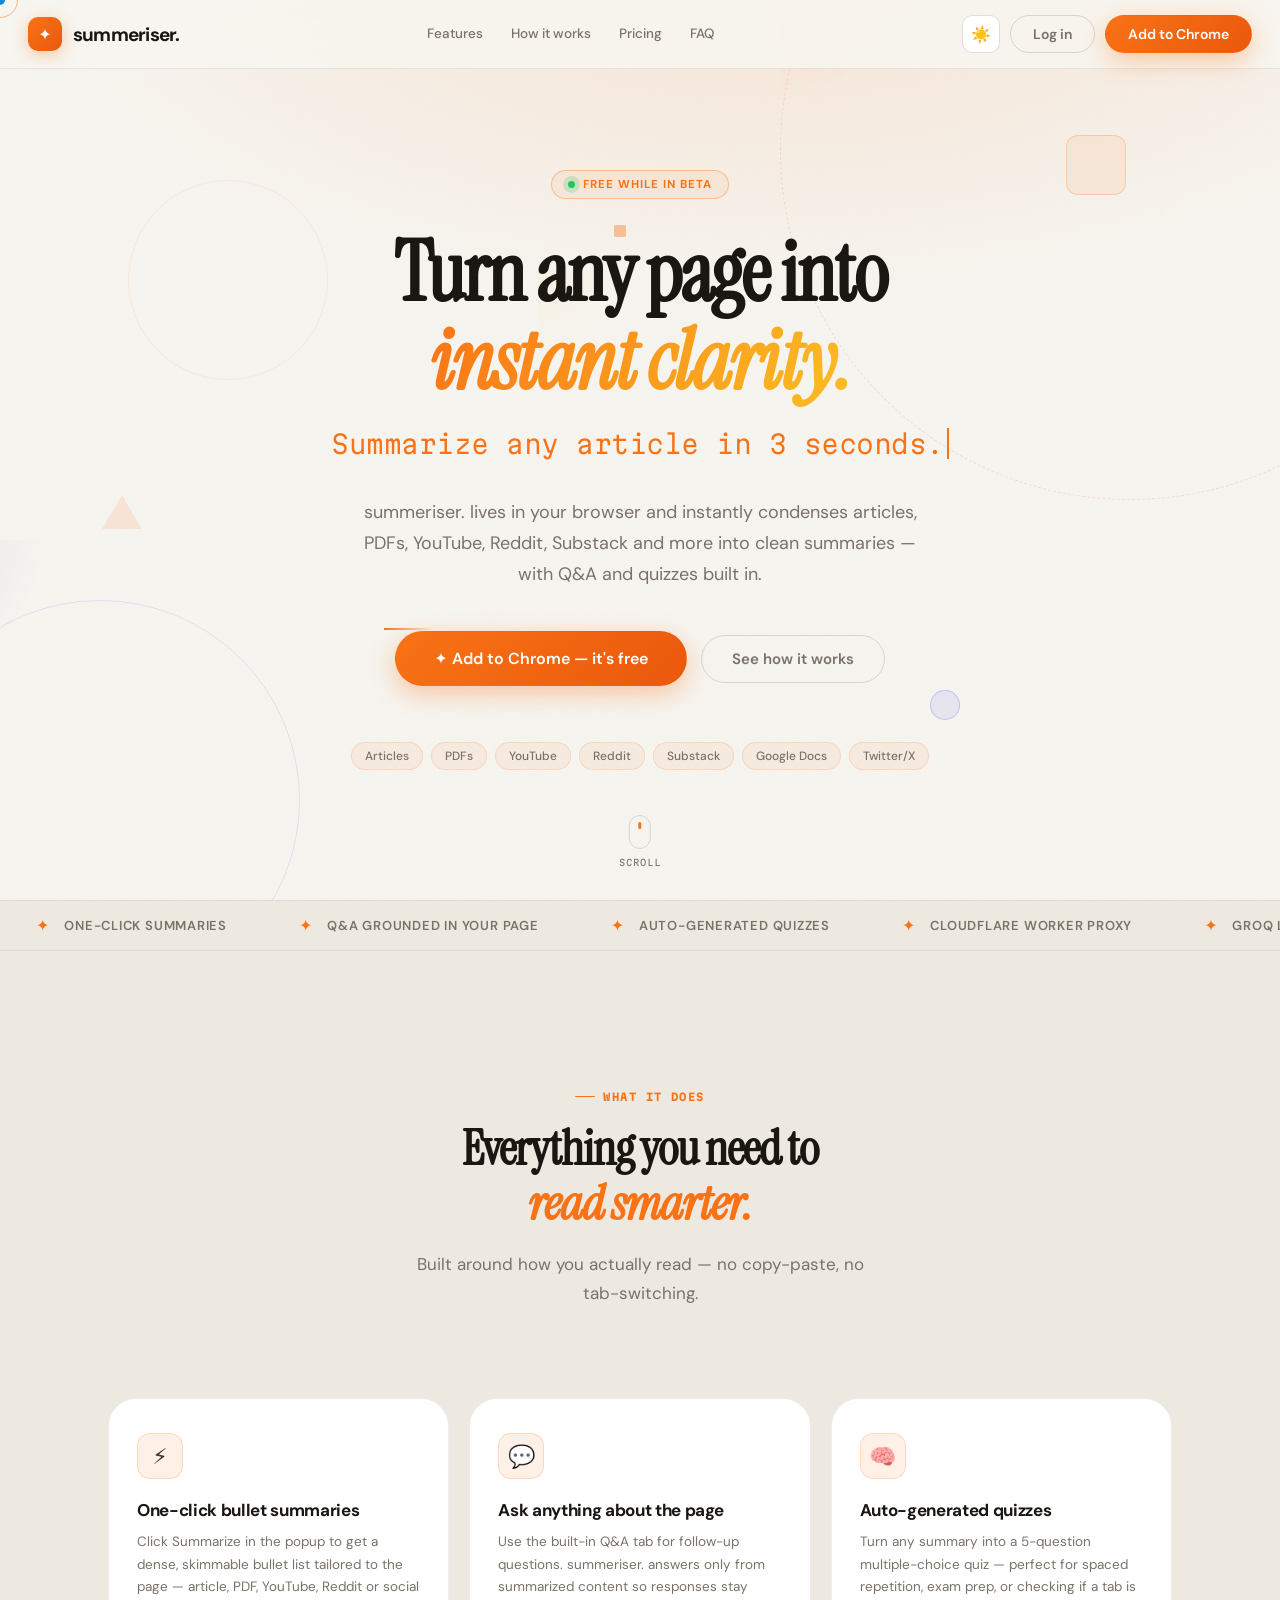
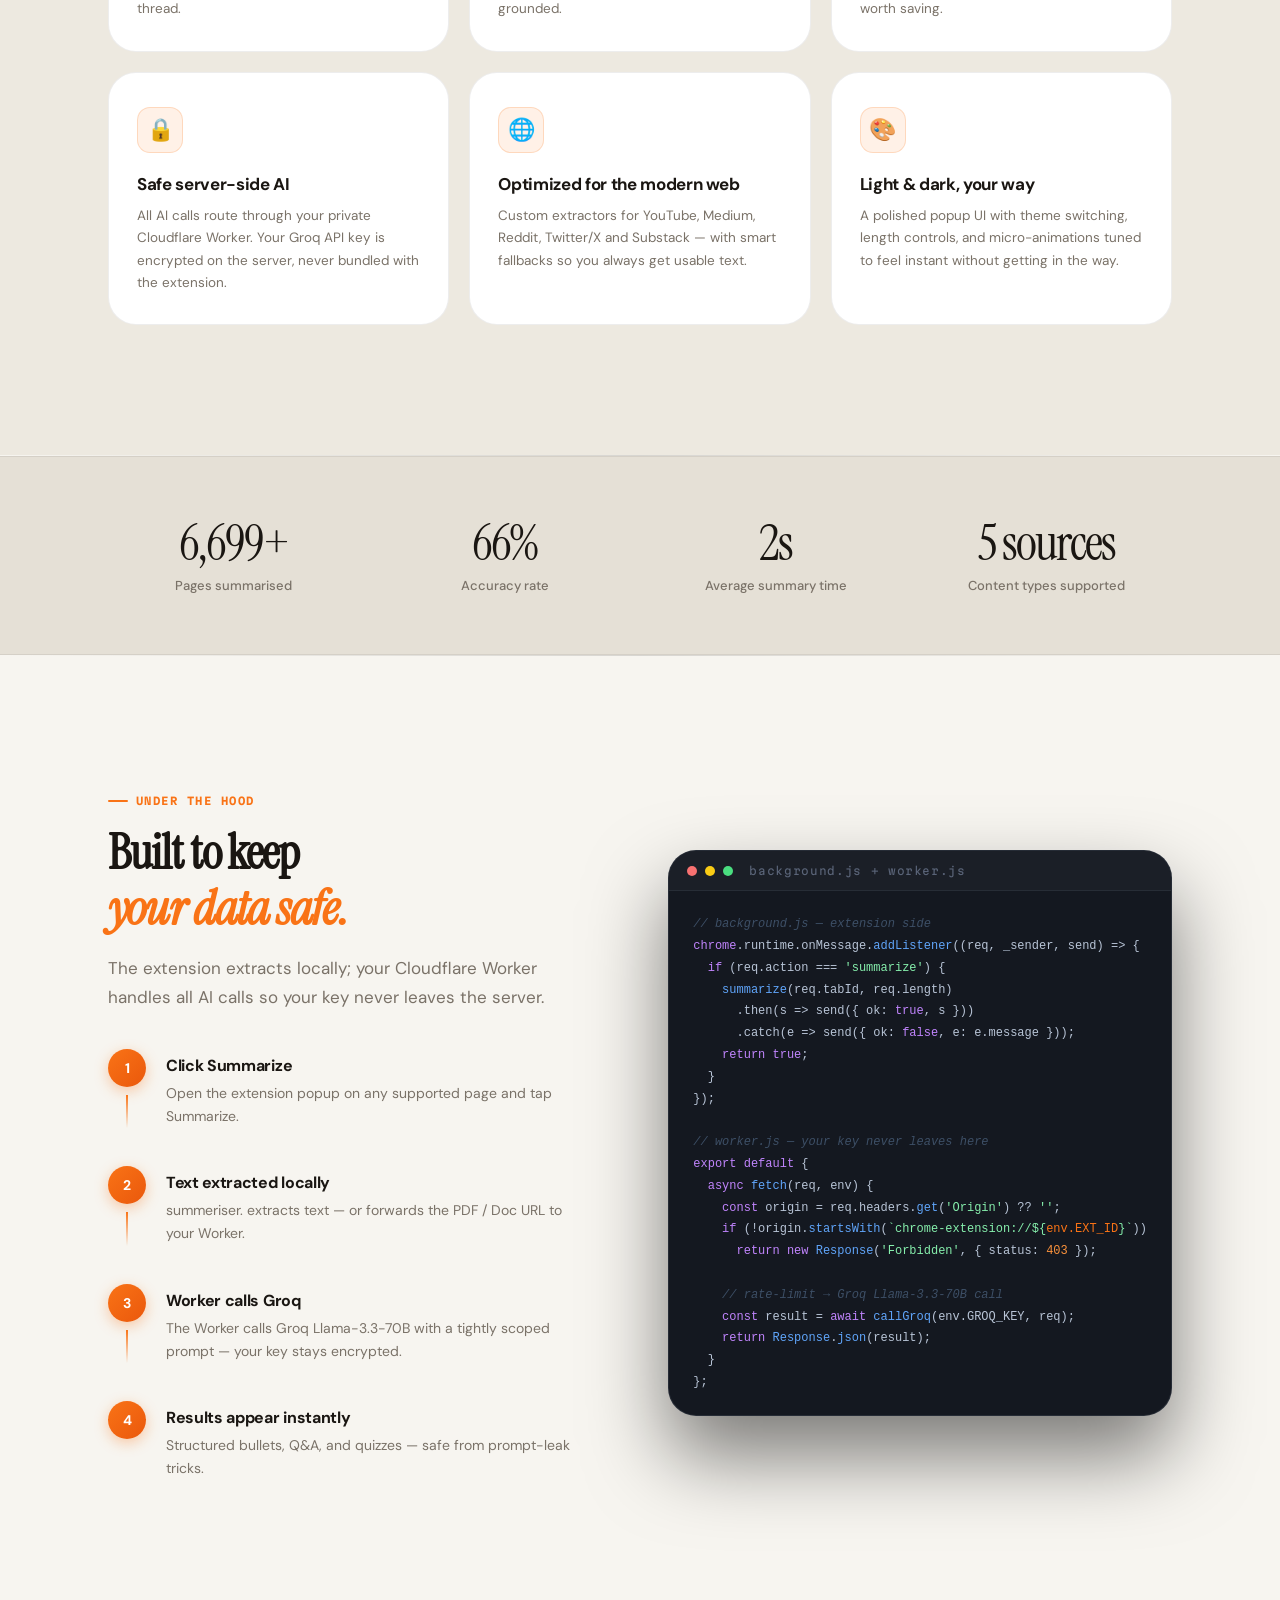
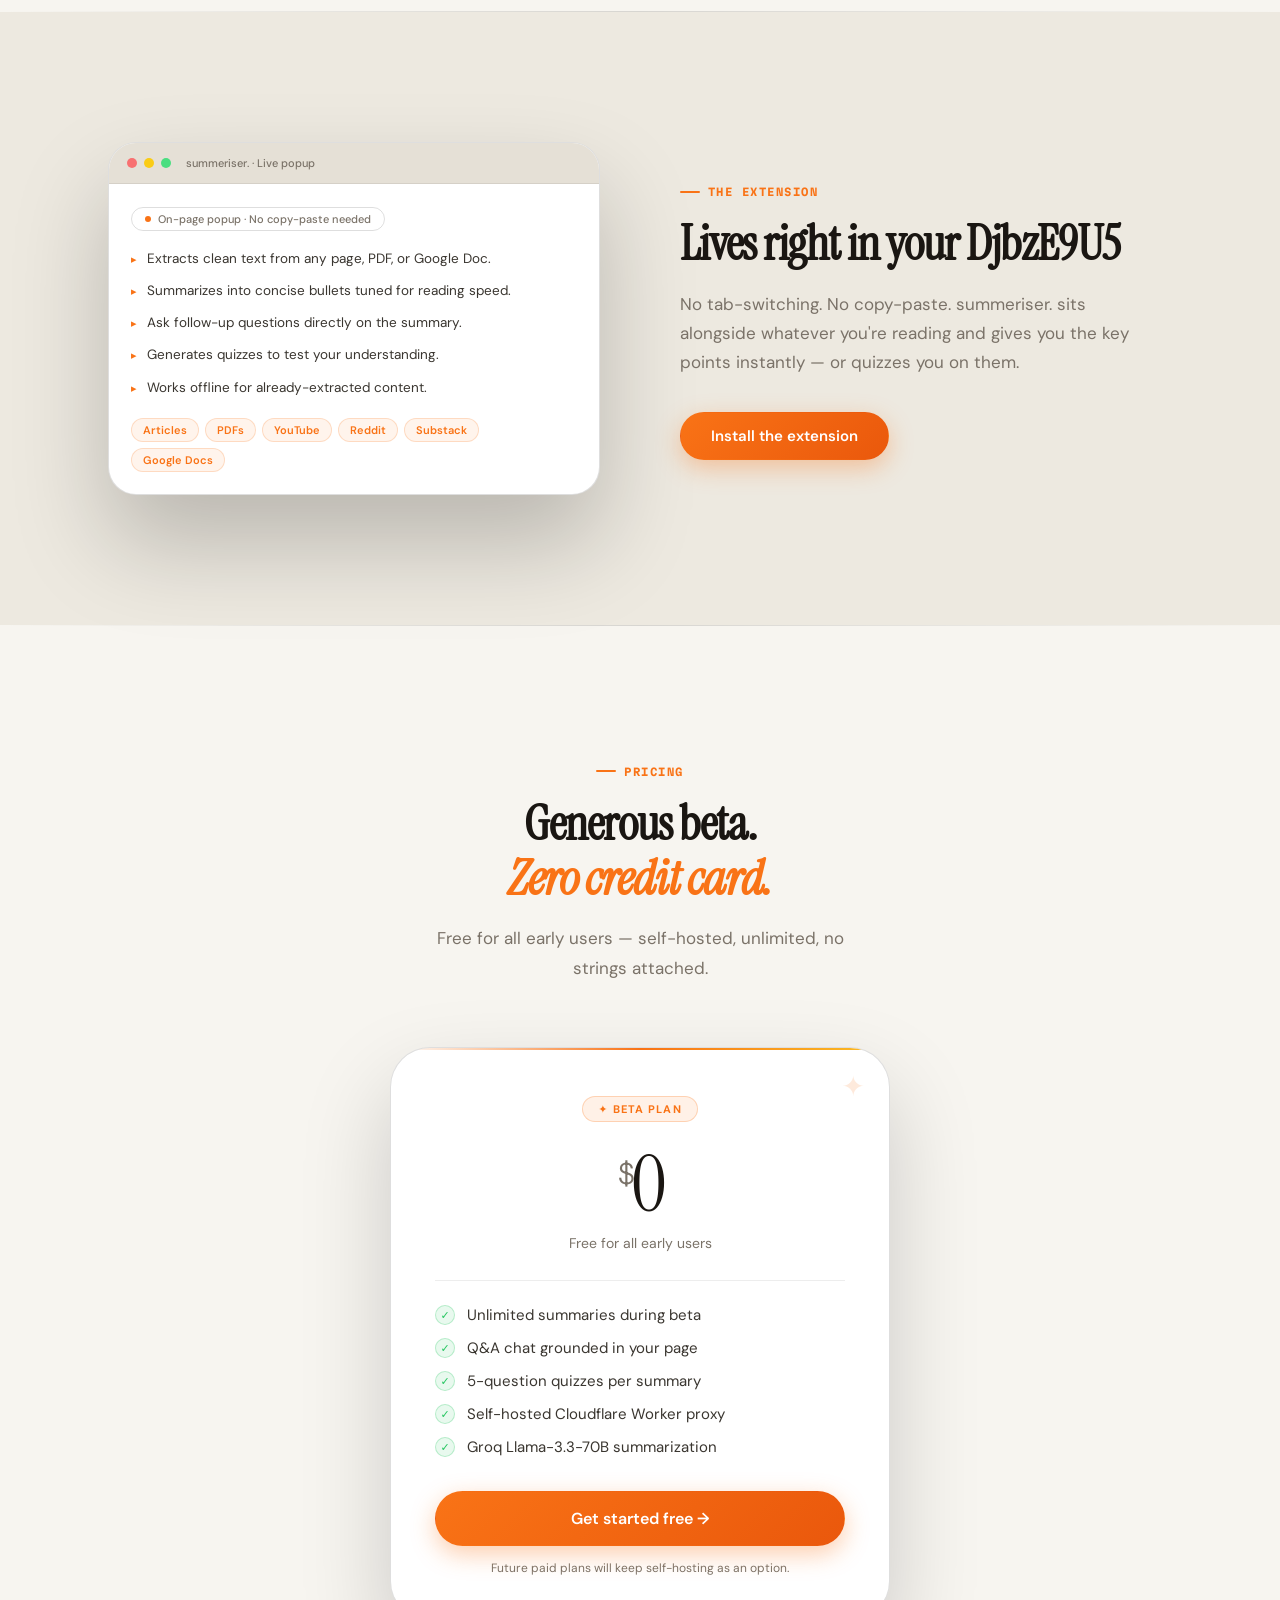
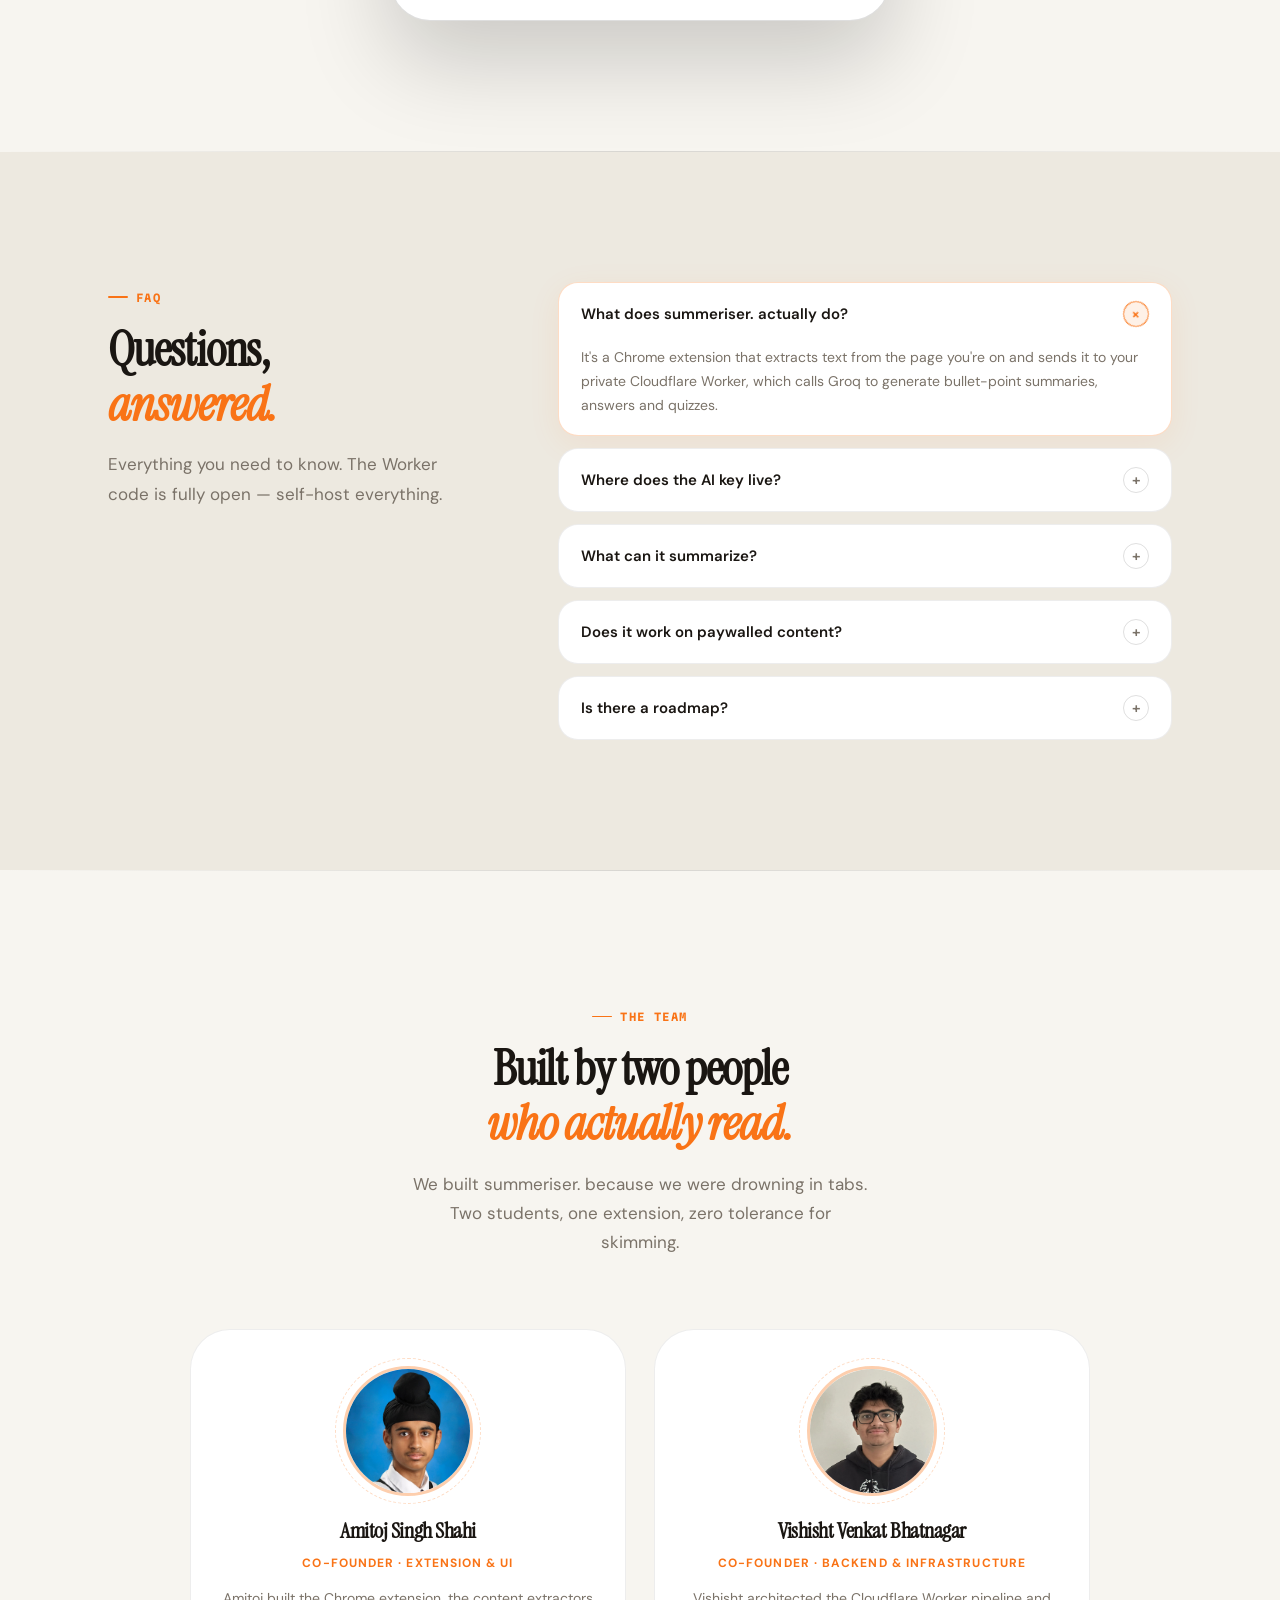
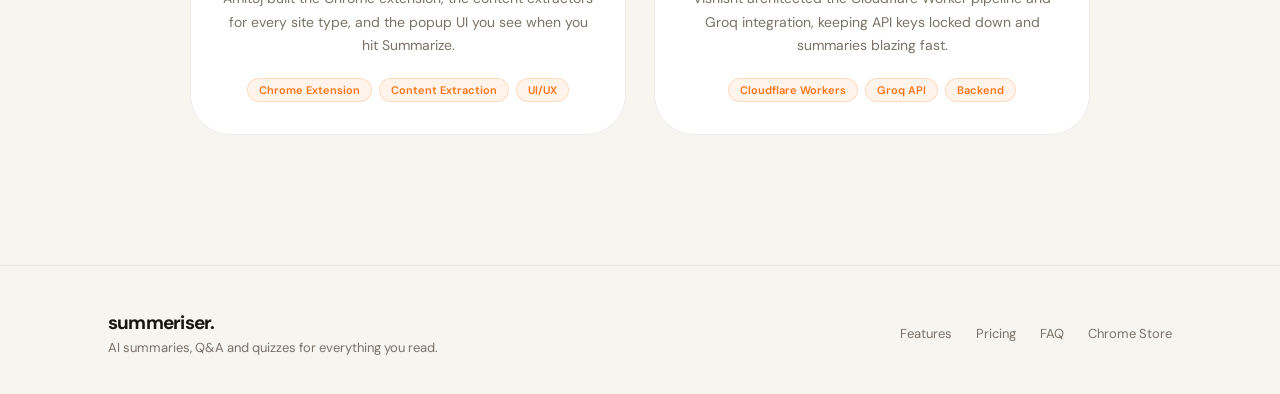
==== index.html @ 254588fd "Add files via upload" ====
<!DOCTYPE html>
<html lang="en" data-theme="dark">
<head>
<meta charset="UTF-8"/>
<meta name="viewport" content="width=device-width,initial-scale=1.0"/>
<title>summeriser. — AI summaries for anything you read</title>
<link rel="preconnect" href="https://fonts.googleapis.com"/>
<link rel="preconnect" href="https://fonts.gstatic.com" crossorigin/>
<link href="https://fonts.googleapis.com/css2?family=DM+Sans:ital,opsz,wght@0,9..40,300;0,9..40,400;0,9..40,500;0,9..40,700;1,9..40,300&family=Instrument+Serif:ital@0;1&family=Martian+Mono:wght@300;400;700&display=swap" rel="stylesheet"/>
<style>


/* ───────────────────────── RESET */
*,*::before,*::after{box-sizing:border-box;margin:0;padding:0}

/* ───────────────────────── TOKENS */
:root{
  --acc:#f97316;--acc2:#ea580c;--acc3:#fbbf24;
  --glow:rgba(249,115,22,.35);
  --r-lg:20px;--r-xl:28px;--r-2xl:40px;
  --ease:cubic-bezier(.16,1,.3,1);
}
[data-theme=dark]{
  --bg:#04070f;--bg2:#080d1a;--bg3:#0c1220;
  --card:#0d1526;--border:rgba(148,163,184,.12);
  --bhi:rgba(148,163,184,.24);
  --tx:#dde4f0;--mu:#7a889c;--hd:#f0f4fa;
  --hbg:rgba(4,7,15,.88);
  --herograd:radial-gradient(ellipse 110% 70% at 60% -5%,rgba(249,115,22,.2) 0%,transparent 55%),
             radial-gradient(ellipse 70% 50% at 10% 80%,rgba(99,102,241,.12) 0%,transparent 50%),#04070f;
}
[data-theme=light]{
  --bg:#f7f5f0;--bg2:#ede9e0;--bg3:#e5e0d6;
  --card:#ffffff;--border:rgba(0,0,0,.07);
  --bhi:rgba(0,0,0,.13);
  --tx:#3a3630;--mu:#7a7268;--hd:#1a1612;
  --hbg:rgba(247,245,240,.9);
  --herograd:radial-gradient(ellipse 110% 70% at 60% -5%,rgba(249,115,22,.13) 0%,transparent 55%),#f7f5f0;
}

/* ───────────────────────── BASE */
html{scroll-behavior:smooth}
body{
  font-family:"DM Sans",system-ui,sans-serif;
  background:var(--bg);color:var(--tx);
  min-height:100vh;overflow-x:hidden;
  transition:background .5s,color .5s;
  cursor:none;
}

/* ───────────────────────── CUSTOM CURSOR */
#cursor{
  position:fixed;width:10px;height:10px;
  background:var(--acc);border-radius:50%;
  pointer-events:none;z-index:9999;
  transform:translate(-50%,-50%);
  transition:transform .1s,width .25s var(--ease),height .25s var(--ease),opacity .25s;
  mix-blend-mode:exclusion;
}
#cursor-ring{
  position:fixed;width:36px;height:36px;
  border:1.5px solid rgba(249,115,22,.5);
  border-radius:50%;pointer-events:none;z-index:9998;
  transform:translate(-50%,-50%);
  transition:transform .18s var(--ease),width .3s var(--ease),height .3s var(--ease),opacity .3s,border-color .3s;
}
body:has(a:hover) #cursor-ring,
body:has(button:hover) #cursor-ring{width:52px;height:52px;border-color:var(--acc)}

/* ───────────────────────── NOISE OVERLAY */
#noise{
  position:fixed;inset:0;pointer-events:none;z-index:1;
  opacity:.025;
  background-image:url("data:image/svg+xml,%3Csvg viewBox='0 0 256 256' xmlns='http://www.w3.org/2000/svg'%3E%3Cfilter id='n'%3E%3CfeTurbulence type='fractalNoise' baseFrequency='0.9' numOctaves='4' stitchTiles='stitch'/%3E%3C/filter%3E%3Crect width='100%25' height='100%25' filter='url(%23n)'/%3E%3C/svg%3E");
  background-size:200px 200px;
  animation:noise-shift 8s steps(2) infinite;
}
@keyframes noise-shift{
  0%{background-position:0 0}25%{background-position:-30px 15px}
  50%{background-position:10px -20px}75%{background-position:-15px 25px}
}
[data-theme=light] #noise{opacity:.04}

/* ───────────────────────── CONTAINER */
.wrap{width:100%;max-width:1120px;margin:0 auto;padding:0 28px}

/* ───────────────────────── HEADER */
.hdr{
  position:fixed;top:0;left:0;right:0;z-index:200;
  backdrop-filter:blur(24px) saturate(160%);
  background:var(--hbg);
  border-bottom:1px solid var(--border);
  transition:background .5s,border-color .5s,box-shadow .3s;
}
.hdr.scrolled{box-shadow:0 6px 32px rgba(0,0,0,.22)}
.hdr-in{
  display:flex;align-items:center;justify-content:space-between;
  padding:15px 28px;gap:20px;
}
.brand{display:flex;align-items:center;gap:11px;text-decoration:none}
.brand-glyph{
  width:34px;height:34px;border-radius:10px;
  background:linear-gradient(135deg,var(--acc),var(--acc2));
  display:flex;align-items:center;justify-content:center;
  font-size:16px;color:#fff;
  box-shadow:0 4px 16px var(--glow);
  transition:transform .3s var(--ease),box-shadow .3s;
  animation:glyph-spin 6s linear infinite;
}
@keyframes glyph-spin{
  0%,90%{transform:rotate(0deg)}95%{transform:rotate(15deg)}100%{transform:rotate(0deg)}
}
.brand:hover .brand-glyph{transform:scale(1.12);box-shadow:0 8px 28px var(--glow)}
.brand-name{font-size:19px;font-weight:700;letter-spacing:-.04em;color:var(--hd);transition:color .5s}
.nav{display:flex;align-items:center;gap:28px}
.nav-a{
  font-size:13.5px;font-weight:500;text-decoration:none;color:var(--mu);
  position:relative;padding-bottom:2px;transition:color .2s;
}
.nav-a::after{
  content:"";position:absolute;left:0;bottom:0;
  width:0;height:1.5px;background:var(--acc);border-radius:2px;
  transition:width .25s var(--ease);
}
.nav-a:hover{color:var(--hd)}
.nav-a:hover::after{width:100%}
.hdr-r{display:flex;align-items:center;gap:10px}

/* ───────────────────────── THEME TOGGLE */
.thm-btn{
  width:38px;height:38px;border-radius:10px;border:1px solid var(--bhi);
  background:var(--card);cursor:none;
  display:flex;align-items:center;justify-content:center;font-size:16px;
  transition:background .5s,border-color .5s,transform .25s var(--ease);
}
.thm-btn:hover{transform:rotate(25deg) scale(1.1)}

/* ───────────────────────── BUTTONS */
.btn{
  border-radius:99px;border:1px solid transparent;
  font-size:14px;font-weight:600;font-family:inherit;
  padding:9px 22px;cursor:none;text-decoration:none;
  display:inline-flex;align-items:center;justify-content:center;gap:7px;
  transition:transform .22s var(--ease),box-shadow .22s,background .22s,border-color .22s,color .22s;
  white-space:nowrap;position:relative;overflow:hidden;
}
.btn::after{
  content:"";position:absolute;inset:0;background:white;opacity:0;
  transform:scale(0);border-radius:inherit;
  transition:transform .4s var(--ease),opacity .4s;
}
.btn:hover::after{transform:scale(1.5);opacity:.06}
.btn-p{
  background:linear-gradient(135deg,var(--acc),var(--acc2));
  color:#fff;box-shadow:0 8px 24px var(--glow);
}
.btn-p:hover{transform:translateY(-2px) scale(1.02);box-shadow:0 16px 36px var(--glow)}
.btn-g{background:transparent;color:var(--mu);border-color:var(--bhi)}
.btn-g:hover{color:var(--hd);border-color:var(--tx);transform:translateY(-1px)}
.btn-lg{padding:13px 30px;font-size:15px}
.btn-xl{padding:16px 38px;font-size:16px}

/* ───────────────────────── CANVAS */
#particle-canvas{
  position:fixed;inset:0;pointer-events:none;z-index:0;opacity:.6;
}

/* ───────────────────────── HERO */
.hero{
  min-height:100vh;display:flex;align-items:center;
  background:var(--herograd);
  padding:130px 0 90px;
  position:relative;overflow:hidden;
  transition:background .5s;
}

/* SVG morphing shapes */
.shape-bg{position:absolute;inset:0;pointer-events:none;overflow:hidden}
.morph-1,.morph-2,.morph-3{position:absolute}
.morph-1{top:-100px;right:-80px;width:580px;height:580px;opacity:.55}
.morph-2{bottom:-60px;left:-100px;width:420px;height:420px;opacity:.4}
.morph-3{top:30%;left:42%;width:260px;height:260px;opacity:.3}

/* Spinning ring decorations */
.deco-ring{
  position:absolute;border-radius:50%;border:1px solid rgba(249,115,22,.2);
  pointer-events:none;
}
.deco-ring-1{
  width:700px;height:700px;top:-200px;right:-200px;
  animation:ring-spin 25s linear infinite;
  border-style:dashed;
}
.deco-ring-2{
  width:400px;height:400px;bottom:-100px;left:-100px;
  animation:ring-spin 18s linear infinite reverse;
  border-color:rgba(99,102,241,.15);
}
.deco-ring-3{
  width:200px;height:200px;top:20%;left:10%;
  animation:ring-spin 12s linear infinite;
  border-color:rgba(249,115,22,.1);
}
@keyframes ring-spin{from{transform:rotate(0deg)}to{transform:rotate(360deg)}}

/* Floating geometric shapes */
.geo{position:absolute;pointer-events:none}
.geo-1{
  top:15%;right:12%;
  width:60px;height:60px;
  background:rgba(249,115,22,.08);
  border:1px solid rgba(249,115,22,.25);
  border-radius:12px;
  animation:geo-float 7s var(--ease) infinite alternate, geo-rotate-slow 15s linear infinite;
}
.geo-2{
  bottom:20%;right:25%;
  width:30px;height:30px;
  background:rgba(99,102,241,.1);
  border:1px solid rgba(99,102,241,.3);
  border-radius:50%;
  animation:geo-float 5s var(--ease) infinite alternate-reverse;
  animation-delay:-2s;
}
.geo-3{
  top:55%;left:8%;
  width:0;height:0;
  border-left:20px solid transparent;
  border-right:20px solid transparent;
  border-bottom:34px solid rgba(249,115,22,.12);
  animation:geo-float 9s var(--ease) infinite alternate;
  animation-delay:-4s;
}
.geo-4{
  top:25%;left:48%;
  width:12px;height:12px;
  background:var(--acc);border-radius:2px;
  opacity:.4;
  animation:geo-float 4s var(--ease) infinite alternate,geo-rotate-slow 8s linear infinite;
  animation-delay:-1s;
}
.geo-5{
  bottom:30%;left:30%;
  width:50px;height:2px;
  background:linear-gradient(90deg,var(--acc),transparent);
  animation:geo-float 6s var(--ease) infinite alternate;
  animation-delay:-3s;
}
@keyframes geo-float{
  from{transform:translateY(0) translateX(0)}
  to{transform:translateY(-24px) translateX(8px)}
}
@keyframes geo-rotate-slow{
  from{transform:rotate(0deg)}to{transform:rotate(360deg)}
}

.hero-in{position:relative;z-index:2;text-align:center;max-width:860px;margin:0 auto}

/* ── BADGE */
.h-badge{
  display:inline-flex;align-items:center;gap:8px;
  padding:6px 16px;border-radius:99px;
  border:1px solid rgba(249,115,22,.35);
  background:rgba(249,115,22,.07);
  font-size:11.5px;font-weight:700;letter-spacing:.09em;text-transform:uppercase;
  color:var(--acc);margin-bottom:30px;
  animation:badge-glow 3s ease-in-out infinite alternate;
}
@keyframes badge-glow{
  from{box-shadow:0 0 0 rgba(249,115,22,0)}
  to{box-shadow:0 0 24px rgba(249,115,22,.25)}
}
.pulse{
  width:7px;height:7px;border-radius:50%;background:#22c55e;
  box-shadow:0 0 0 5px rgba(34,197,94,.2);
  animation:pulse-ring 2s ease-in-out infinite;
}
@keyframes pulse-ring{
  0%,100%{box-shadow:0 0 0 5px rgba(34,197,94,.2)}
  50%{box-shadow:0 0 0 9px rgba(34,197,94,.05)}
}

/* ── HERO HEADLINE */
.hero-h1{
  font-family:"Instrument Serif",Georgia,serif;
  font-size:clamp(3rem,6.5vw,6rem);
  line-height:1.06;letter-spacing:-.025em;
  color:var(--hd);margin-bottom:10px;
  transition:color .5s;
}
.hero-h1 em{
  font-style:italic;
  background:linear-gradient(120deg,var(--acc),var(--acc3));
  -webkit-background-clip:text;background-clip:text;color:transparent;
}
/* typewriter line */
.typewriter-wrap{
  font-family:"Martian Mono",monospace;
  font-size:clamp(1.1rem,2.2vw,1.6rem);
  font-weight:300;color:var(--acc);
  letter-spacing:-.02em;
  min-height:2.2em;
  display:flex;align-items:center;justify-content:center;
  margin-bottom:26px;
}
#typewriter{display:inline}
#tw-cursor{
  display:inline-block;width:2px;height:1.2em;
  background:var(--acc);margin-left:3px;vertical-align:middle;
  animation:blink .7s step-end infinite;
}
@keyframes blink{0%,100%{opacity:1}50%{opacity:0}}

.hero-sub{
  font-size:clamp(15px,1.8vw,18px);line-height:1.7;
  color:var(--mu);max-width:560px;margin:0 auto 42px;
  transition:color .5s;
}
.hero-acts{
  display:flex;align-items:center;justify-content:center;
  gap:14px;flex-wrap:wrap;margin-bottom:56px;
}
.scroll-hint{
  font-size:12px;color:var(--mu);
  display:flex;flex-direction:column;align-items:center;gap:8px;
  animation:hint-bob 2.2s var(--ease) infinite;
  position:absolute;bottom:32px;left:50%;transform:translateX(-50%);
}
@keyframes hint-bob{
  0%,100%{transform:translateX(-50%) translateY(0)}
  50%{transform:translateX(-50%) translateY(8px)}
}
.scroll-hint-mouse{
  width:22px;height:34px;border-radius:11px;
  border:1.5px solid var(--bhi);position:relative;
}
.scroll-hint-mouse::after{
  content:"";position:absolute;
  width:3px;height:7px;background:var(--acc);
  border-radius:2px;top:6px;left:50%;transform:translateX(-50%);
  animation:mouse-scroll 2s ease-in-out infinite;
}
@keyframes mouse-scroll{
  0%,100%{opacity:1;transform:translateX(-50%) translateY(0)}
  80%{opacity:0;transform:translateX(-50%) translateY(12px)}
}

/* ── HERO TAGS row */
.hero-tags{
  display:flex;align-items:center;justify-content:center;
  gap:8px;flex-wrap:wrap;
}
.hero-tag{
  font-size:12px;padding:5px 13px;border-radius:99px;
  background:rgba(249,115,22,.07);border:1px solid rgba(249,115,22,.18);
  color:var(--mu);font-weight:500;
  transition:background .2s,color .2s,border-color .2s,transform .2s var(--ease);
}
.hero-tag:hover{
  background:rgba(249,115,22,.15);color:var(--acc);
  border-color:rgba(249,115,22,.4);transform:translateY(-3px);
}

/* ───────────────────────── MARQUEE */
.marquee-wrap{
  overflow:hidden;border-top:1px solid var(--border);border-bottom:1px solid var(--border);
  padding:14px 0;background:var(--bg2);
  transition:background .5s,border-color .5s;
}
.marquee-track{
  display:flex;gap:0;
  animation:marquee 28s linear infinite;
  width:max-content;
}
.marquee-wrap:hover .marquee-track{animation-play-state:paused}
.marquee-item{
  display:flex;align-items:center;gap:14px;
  padding:0 36px;
  font-size:13px;font-weight:600;letter-spacing:.06em;text-transform:uppercase;
  color:var(--mu);white-space:nowrap;
  transition:color .5s;
}
.marquee-item .dot{color:var(--acc);font-size:16px}
@keyframes marquee{from{transform:translateX(0)}to{transform:translateX(-50%)}}

/* ───────────────────────── REVEAL SYSTEM */
.r{opacity:0;transition:opacity .85s var(--ease),transform .85s var(--ease)}
.r.up   {transform:translateY(50px)}
.r.left {transform:translateX(-60px)}
.r.right{transform:translateX(60px)}
.r.down {transform:translateY(-40px)}
.r.scale{transform:scale(.88)}
.r.rot  {transform:rotate(-6deg) scale(.92)}
.r.on{opacity:1;transform:none}
.d1{transition-delay:.1s}.d2{transition-delay:.2s}.d3{transition-delay:.3s}
.d4{transition-delay:.4s}.d5{transition-delay:.5s}.d6{transition-delay:.6s}

/* ───────────────────────── SECTION ANATOMY */
.sec{padding:130px 0;position:relative}
.sec-lbl{
  display:inline-flex;align-items:center;gap:8px;
  font-family:"Martian Mono",monospace;
  font-size:10.5px;font-weight:700;letter-spacing:.14em;
  text-transform:uppercase;color:var(--acc);margin-bottom:18px;
}
.sec-lbl::before{
  content:"";width:20px;height:1.5px;
  background:var(--acc);border-radius:2px;
}
.sec-h{
  font-family:"Instrument Serif",serif;
  font-size:clamp(2rem,3.8vw,3.2rem);
  line-height:1.14;letter-spacing:-.022em;
  color:var(--hd);margin-bottom:18px;transition:color .5s;
}
.sec-h em{font-style:italic;color:var(--acc)}
.sec-p{
  font-size:17px;line-height:1.72;
  color:var(--mu);max-width:460px;transition:color .5s;
}

/* ───────────────────────── FEATURES */
.feat-bg{background:var(--bg2);transition:background .5s}
.feat-hdr{text-align:center;max-width:660px;margin:0 auto 90px}
.feat-hdr .sec-p{margin:0 auto}
.feat-grid{
  display:grid;
  grid-template-columns:repeat(3,1fr);
  gap:20px;
}
.fc{
  background:var(--card);border:1px solid var(--border);
  border-radius:var(--r-xl);padding:34px 28px 30px;
  position:relative;overflow:hidden;
  transition:background .5s,border-color .5s,transform .35s var(--ease),box-shadow .35s;
}
.fc::before{
  content:"";position:absolute;inset:0;
  background:linear-gradient(135deg,rgba(249,115,22,.05),transparent 55%);
  opacity:0;transition:opacity .35s;
}
.fc:hover{transform:translateY(-8px) rotate(.4deg);box-shadow:0 28px 56px rgba(0,0,0,.2);border-color:rgba(249,115,22,.28)}
.fc:hover::before{opacity:1}
/* accent corner */
.fc::after{
  content:"";position:absolute;
  top:-1px;right:-1px;
  width:40px;height:40px;
  background:linear-gradient(225deg,rgba(249,115,22,.25),transparent 60%);
  border-radius:0 var(--r-xl) 0 0;
  transition:width .35s var(--ease),height .35s var(--ease),opacity .35s;
  opacity:0;
}
.fc:hover::after{width:80px;height:80px;opacity:1}

.fi{
  width:46px;height:46px;border-radius:13px;
  background:rgba(249,115,22,.1);border:1px solid rgba(249,115,22,.2);
  display:flex;align-items:center;justify-content:center;font-size:22px;
  margin-bottom:20px;transition:transform .35s var(--ease),background .35s;
}
.fc:hover .fi{transform:scale(1.12) rotate(-8deg);background:rgba(249,115,22,.18)}
.fc h3{font-size:17px;font-weight:700;letter-spacing:-.02em;color:var(--hd);margin-bottom:10px;transition:color .5s}
.fc p{font-size:13.5px;line-height:1.66;color:var(--mu);transition:color .5s}

/* ───────────────────────── COUNTER STRIP */
.counter-strip{
  background:var(--bg3);
  border-top:1px solid var(--border);border-bottom:1px solid var(--border);
  padding:60px 0;transition:background .5s,border-color .5s;
}
.cs-grid{display:grid;grid-template-columns:repeat(4,1fr);gap:20px;text-align:center}
.cs-num{
  font-family:"Instrument Serif",serif;
  font-size:clamp(2.4rem,4vw,3.8rem);
  font-weight:400;color:var(--hd);
  letter-spacing:-.04em;line-height:1;
  margin-bottom:8px;transition:color .5s;
}
.cs-lbl{font-size:13px;color:var(--mu);font-weight:500;transition:color .5s}

/* ───────────────────────── HOW IT WORKS */
.hiw-grid{display:grid;grid-template-columns:1fr 1fr;gap:90px;align-items:center}
.steps{display:flex;flex-direction:column;gap:0;margin-top:36px}
.step{display:flex;gap:20px;padding-bottom:38px;position:relative}
.step:last-child{padding-bottom:0}
.step-l{display:flex;flex-direction:column;align-items:center;flex-shrink:0}
.step-n{
  width:38px;height:38px;border-radius:50%;
  background:linear-gradient(135deg,var(--acc),var(--acc2));
  color:#fff;font-size:14px;font-weight:700;
  display:flex;align-items:center;justify-content:center;
  box-shadow:0 4px 14px var(--glow);flex-shrink:0;
  transition:transform .3s var(--ease);
}
.step:hover .step-n{transform:scale(1.15) rotate(-5deg)}
.step-conn{width:1.5px;flex:1;background:linear-gradient(to bottom,var(--acc),transparent);margin-top:8px;min-height:20px}
.step:last-child .step-conn{display:none}
.step-c{padding-top:6px}
.step-c h4{font-size:16px;font-weight:700;letter-spacing:-.02em;color:var(--hd);margin-bottom:6px;transition:color .5s}
.step-c p{font-size:14px;line-height:1.66;color:var(--mu);transition:color .5s}

/* ── CODE CARD */
.code-card{
  background:#06090f;border:1px solid rgba(148,163,184,.14);
  border-radius:var(--r-xl);overflow:hidden;
  box-shadow:0 40px 80px rgba(0,0,0,.5);
  transition:transform .4s var(--ease);
}
[data-theme=light] .code-card{background:#141820}
.code-card:hover{transform:translateY(-6px) rotate(-.5deg)}
.cc-bar{
  display:flex;align-items:center;gap:8px;
  padding:13px 18px;border-bottom:1px solid rgba(148,163,184,.1);
  background:rgba(255,255,255,.03);
}
.cc-dot{width:10px;height:10px;border-radius:50%}
.cc-title{
  margin-left:8px;font-size:11px;color:#5a6478;
  font-family:"Martian Mono",monospace;letter-spacing:.06em;
}
.code-pre{
  padding:22px 24px;
  font-family:"Martian Mono",monospace;
  font-size:12px;line-height:1.65;color:#b8c4d6;
  overflow-x:auto;white-space:pre;
}
.ck {color:#c084fc}.cf{color:#60a5fa}.cs{color:#86efac}.cm{color:#3d4f66;font-style:italic}.cn{color:#fb923c}.co{color:#f97316}

/* ───────────────────────── EXTENSION PREVIEW */
.ep-bg{background:var(--bg2);transition:background .5s}
.ep-grid{display:grid;grid-template-columns:1fr 1fr;gap:80px;align-items:center}
.ext-card{
  background:var(--card);border:1px solid var(--bhi);
  border-radius:var(--r-xl);overflow:hidden;
  box-shadow:0 48px 96px rgba(0,0,0,.22);
  transition:background .5s,border-color .5s,transform .4s var(--ease);
}
.ext-card:hover{transform:translateY(-7px) rotate(.6deg)}
.ext-bar{
  display:flex;align-items:center;gap:7px;
  padding:13px 18px;border-bottom:1px solid var(--border);
  background:var(--bg3);transition:background .5s,border-color .5s;
}
.ext-dot{width:10px;height:10px;border-radius:50%}
.ext-lbl{margin-left:8px;font-size:11px;color:var(--mu);font-weight:500;transition:color .5s}
.ext-body{padding:22px}
.ext-pill{
  display:inline-flex;align-items:center;gap:7px;
  padding:4px 13px;border-radius:99px;
  border:1px solid var(--bhi);font-size:11px;color:var(--mu);
  margin-bottom:18px;font-weight:500;transition:border-color .5s,color .5s;
}
.ext-pill::before{content:"";width:6px;height:6px;border-radius:50%;background:var(--acc)}
.ext-list{list-style:none;display:flex;flex-direction:column;gap:12px;margin-bottom:20px}
.ext-list li{
  display:flex;align-items:flex-start;gap:10px;
  font-size:13.5px;color:var(--tx);line-height:1.5;transition:color .5s;
}
.ext-list li::before{
  content:"▸";color:var(--acc);font-size:11px;margin-top:2px;flex-shrink:0
}
.ext-tags{display:flex;flex-wrap:wrap;gap:6px}
.ext-tag{
  font-size:11px;padding:4px 11px;border-radius:99px;
  background:rgba(249,115,22,.08);border:1px solid rgba(249,115,22,.2);
  color:var(--acc);font-weight:600;
  transition:background .2s,transform .2s var(--ease);
}
.ext-tag:hover{background:rgba(249,115,22,.18);transform:scale(1.06)}

/* ───────────────────────── SCRAMBLE headline */
.scramble-wrap{overflow:hidden}
#scramble-text{cursor:default}

/* ───────────────────────── PRICING */
.price-sec{text-align:center}
.pc{
  max-width:500px;margin:64px auto 0;
  background:var(--card);border:1px solid var(--bhi);
  border-radius:var(--r-2xl);padding:48px 44px 44px;
  position:relative;overflow:hidden;
  box-shadow:0 40px 90px rgba(0,0,0,.18);
  transition:background .5s,border-color .5s,transform .35s var(--ease);
}
.pc::before{
  content:"";position:absolute;top:0;left:0;right:0;height:2px;
  background:linear-gradient(90deg,transparent,var(--acc),var(--acc3),var(--acc),transparent);
  animation:shimmer-line 3s linear infinite;
  background-size:200% 100%;
}
@keyframes shimmer-line{from{background-position:200% 0}to{background-position:-200% 0}}
/* rotating star decoration */
.pc-star{
  position:absolute;top:20px;right:24px;
  font-size:28px;color:var(--acc);opacity:.15;
  animation:star-spin 8s linear infinite;
}
@keyframes star-spin{from{transform:rotate(0deg)}to{transform:rotate(360deg)}}
.pc:hover{transform:translateY(-8px)}
.pc-badge{
  display:inline-flex;align-items:center;gap:7px;
  padding:5px 15px;border-radius:99px;
  background:rgba(249,115,22,.1);border:1px solid rgba(249,115,22,.25);
  font-size:11px;font-weight:700;letter-spacing:.1em;text-transform:uppercase;
  color:var(--acc);margin-bottom:24px;
}
.pc-price{
  font-family:"Instrument Serif",serif;
  font-size:78px;line-height:1;letter-spacing:-.06em;
  color:var(--hd);margin-bottom:10px;transition:color .5s;
}
.pc-price sup{
  font-size:30px;vertical-align:super;
  font-family:"DM Sans",sans-serif;font-weight:300;color:var(--mu);
}
.pc-note{font-size:14px;color:var(--mu);margin-bottom:28px;transition:color .5s}
.pc-div{width:100%;height:1px;background:var(--border);margin-bottom:24px;transition:background .5s}
.pc-list{
  list-style:none;text-align:left;
  display:flex;flex-direction:column;gap:13px;margin-bottom:34px;
}
.pc-list li{
  display:flex;align-items:center;gap:12px;
  font-size:15px;color:var(--tx);transition:color .5s;
}
.chk{
  width:20px;height:20px;border-radius:50%;
  background:rgba(34,197,94,.1);border:1px solid rgba(34,197,94,.25);
  display:flex;align-items:center;justify-content:center;
  font-size:11px;color:#22c55e;flex-shrink:0;
}
.pc-fn{font-size:12px;color:var(--mu);transition:color .5s}

/* ───────────────────────── FAQ */
.faq-bg{background:var(--bg2);transition:background .5s}
.faq-grid{display:grid;grid-template-columns:360px 1fr;gap:90px;align-items:flex-start}
.faq-sticky{position:sticky;top:108px}
.faq-items{display:flex;flex-direction:column;gap:12px}
.faq-item{
  background:var(--card);border:1px solid var(--border);
  border-radius:var(--r-lg);overflow:hidden;
  transition:background .5s,border-color .5s,box-shadow .3s;
}
.faq-item[open]{border-color:rgba(249,115,22,.25);box-shadow:0 8px 32px rgba(249,115,22,.08)}
.faq-item summary{
  list-style:none;cursor:none;padding:18px 22px;
  font-size:15px;font-weight:600;color:var(--hd);
  display:flex;justify-content:space-between;align-items:center;gap:16px;
  user-select:none;transition:color .5s;
}
.faq-item summary::-webkit-details-marker{display:none}
.faq-ico{
  width:26px;height:26px;border-radius:50%;
  border:1.5px solid var(--bhi);display:flex;align-items:center;justify-content:center;
  font-size:15px;color:var(--mu);flex-shrink:0;
  transition:transform .3s var(--ease),border-color .3s,background .3s,color .3s;
}
.faq-item[open] .faq-ico{
  transform:rotate(45deg);border-color:var(--acc);
  background:rgba(249,115,22,.1);color:var(--acc);
}
.faq-ans{
  padding:0 22px 18px;font-size:14px;line-height:1.72;
  color:var(--mu);transition:color .5s;
}

/* ───────────────────────── FOOTER */
.ftr{border-top:1px solid var(--border);padding:44px 0 38px;transition:border-color .5s}
.ftr-in{display:flex;align-items:center;justify-content:space-between;gap:20px}
.ftr-tag{font-size:13px;color:var(--mu);margin-top:4px;transition:color .5s}
.ftr-links{display:flex;gap:24px;flex-wrap:wrap}
.ftr-links a{font-size:13px;color:var(--mu);text-decoration:none;transition:color .2s}
.ftr-links a:hover{color:var(--hd)}

/* ───────────────────────── DIVIDER */
.divider{width:100%;height:1px;background:linear-gradient(90deg,transparent,var(--bhi),transparent)}

/* ───────────────────────── RESPONSIVE */
@media(max-width:960px){
  .feat-grid{grid-template-columns:repeat(2,1fr)}
  .hiw-grid,.ep-grid{grid-template-columns:1fr;gap:52px}
  .faq-grid{grid-template-columns:1fr;gap:44px}
  .faq-sticky{position:static}
  .cs-grid{grid-template-columns:repeat(2,1fr)}
}
@media(max-width:680px){
  .nav{display:none}
  .feat-grid{grid-template-columns:1fr}
  .cs-grid{grid-template-columns:1fr 1fr}
  .ftr-in{flex-direction:column;align-items:flex-start}
  .pc{padding:34px 26px 30px}
}

/* ───────────────────────── ABOUT */
.about-sec{ overflow:hidden }
.about-header{
  text-align:center;max-width:640px;margin:0 auto 72px;
}
.about-header .sec-p{ margin:0 auto }

.about-grid{
  display:grid;
  grid-template-columns:1fr 1fr;
  gap:28px;
  max-width:900px;
  margin:0 auto;
}

.about-card{
  background:var(--card);
  border:1px solid var(--border);
  border-radius:var(--r-2xl);
  padding:36px 32px 32px;
  display:flex;
  flex-direction:column;
  align-items:center;
  text-align:center;
  position:relative;
  overflow:hidden;
  transition:background .5s,border-color .5s,transform .35s var(--ease),box-shadow .35s;
}
.about-card::before{
  content:"";position:absolute;inset:0;
  background:radial-gradient(ellipse 80% 50% at 50% 0%, rgba(249,115,22,.07), transparent 65%);
  opacity:0;transition:opacity .35s;
}
.about-card:hover{
  transform:translateY(-8px);
  box-shadow:0 32px 64px rgba(0,0,0,.18);
  border-color:rgba(249,115,22,.25);
}
.about-card:hover::before{ opacity:1 }

.about-img-wrap{
  position:relative;
  width:130px;height:130px;
  margin-bottom:22px;
  flex-shrink:0;
}
.about-img{
  width:130px;height:130px;
  border-radius:50%;
  object-fit:cover;
  object-position:center top;
  border:3px solid rgba(249,115,22,.35);
  display:block;
  position:relative;z-index:1;
  transition:border-color .3s,transform .35s var(--ease);
}
.about-card:hover .about-img{
  border-color:var(--acc);
  transform:scale(1.04);
}
.about-img-ring{
  position:absolute;
  inset:-8px;
  border-radius:50%;
  border:1.5px dashed rgba(249,115,22,.25);
  animation:ring-spin 12s linear infinite;
  transition:border-color .3s;
}
.about-card:hover .about-img-ring{
  border-color:rgba(249,115,22,.5);
}

.about-name{
  font-family:"Instrument Serif",serif;
  font-size:22px;letter-spacing:-.02em;
  color:var(--hd);margin-bottom:6px;
  line-height:1.2;
  transition:color .5s;
}
.about-role{
  display:inline-block;
  font-size:12px;font-weight:700;letter-spacing:.09em;text-transform:uppercase;
  color:var(--acc);margin-bottom:16px;
}
.about-bio{
  font-size:14px;line-height:1.7;
  color:var(--mu);margin-bottom:20px;
  transition:color .5s;
}
.about-tags{
  display:flex;flex-wrap:wrap;justify-content:center;gap:7px;
}
.about-tag{
  font-size:11px;padding:4px 11px;border-radius:99px;
  background:rgba(249,115,22,.08);border:1px solid rgba(249,115,22,.2);
  color:var(--acc);font-weight:600;
  transition:background .2s,transform .2s var(--ease);
}
.about-card:hover .about-tag{
  background:rgba(249,115,22,.14);
}

@media(max-width:680px){
  .about-grid{ grid-template-columns:1fr }
}

</style>
</head>
<body>

<!-- CURSOR -->
<div id="cursor"></div>
<div id="cursor-ring"></div>

<!-- NOISE -->
<div id="noise"></div>

<!-- PARTICLE CANVAS -->
<canvas id="particle-canvas"></canvas>

<!-- ════════════════════════════════ HEADER -->
<header class="hdr" id="hdr">
  <div class="hdr-in">
    <a href="#top" class="brand">
      <div class="brand-glyph">✦</div>
      <span class="brand-name">summeriser.</span>
    </a>
    <nav class="nav">
      <a href="#features"     class="nav-a">Features</a>
      <a href="#how-it-works" class="nav-a">How it works</a>
      <a href="#pricing"      class="nav-a">Pricing</a>
      <a href="#faq"          class="nav-a">FAQ</a>
    </nav>
    <div class="hdr-r">
      <button class="thm-btn" id="thm" aria-label="Toggle theme">🌙</button>
      <a href="https://chrome.google.com/webstore" class="btn btn-g" target="_blank" rel="noreferrer">Log in</a>
      <a href="https://chrome.google.com/webstore" class="btn btn-p" target="_blank" rel="noreferrer">Add to Chrome</a>
    </div>
  </div>
</header>

<main id="top">

<!-- ════════════════════════════════ HERO -->
<section class="hero">
  <div class="shape-bg">
    <!-- animated SVG morphing blobs -->
    <svg class="morph-1" viewBox="0 0 200 200" xmlns="http://www.w3.org/2000/svg">
      <defs>
        <radialGradient id="g1" cx="50%" cy="50%" r="50%">
          <stop offset="0%" stop-color="rgba(249,115,22,0.35)"/>
          <stop offset="100%" stop-color="rgba(249,115,22,0)"/>
        </radialGradient>
      </defs>
      <path fill="url(#g1)">
        <animate attributeName="d" dur="10s" repeatCount="indefinite"
          values="M47.4,-57.2C60.1,-46.7,68.4,-30.5,69.8,-13.9C71.2,2.7,65.7,19.7,56.3,33.3C46.9,46.9,33.6,57.1,17.9,62.9C2.2,68.7,-15.9,70.1,-31.5,64.5C-47.1,58.9,-60.2,46.3,-66.8,30.7C-73.4,15.1,-73.5,-3.5,-67.5,-19.5C-61.5,-35.5,-49.4,-48.9,-35.7,-59.5C-22,-70.1,-6.7,-77.9,7.7,-76.8C22.1,-75.7,34.7,-67.7,47.4,-57.2Z;
                 M38.5,-49.3C52.3,-37.5,67.6,-28.2,72.4,-15C77.2,-1.8,71.5,15.3,62,28.9C52.5,42.5,39.2,52.5,24.1,59.4C9,66.3,-7.9,70.1,-24.4,67C-40.9,63.9,-56.9,53.9,-65.1,39.7C-73.3,25.5,-73.7,7.1,-70.3,-10.7C-66.9,-28.5,-59.7,-45.7,-47,-56.4C-34.3,-67.1,-16.1,-71.3,-1.3,-69.8C13.5,-68.3,24.7,-61.1,38.5,-49.3Z;
                 M47.4,-57.2C60.1,-46.7,68.4,-30.5,69.8,-13.9C71.2,2.7,65.7,19.7,56.3,33.3C46.9,46.9,33.6,57.1,17.9,62.9C2.2,68.7,-15.9,70.1,-31.5,64.5C-47.1,58.9,-60.2,46.3,-66.8,30.7C-73.4,15.1,-73.5,-3.5,-67.5,-19.5C-61.5,-35.5,-49.4,-48.9,-35.7,-59.5C-22,-70.1,-6.7,-77.9,7.7,-76.8C22.1,-75.7,34.7,-67.7,47.4,-57.2Z"/>
      </path>
    </svg>
    <svg class="morph-2" viewBox="0 0 200 200" xmlns="http://www.w3.org/2000/svg">
      <defs>
        <radialGradient id="g2" cx="50%" cy="50%" r="50%">
          <stop offset="0%" stop-color="rgba(99,102,241,0.3)"/>
          <stop offset="100%" stop-color="rgba(99,102,241,0)"/>
        </radialGradient>
      </defs>
      <path fill="url(#g2)">
        <animate attributeName="d" dur="14s" repeatCount="indefinite"
          values="M45.7,-52.4C58,-40.3,65.6,-24.2,67.3,-7.3C69,9.6,64.8,27.3,55.4,41.1C46,54.9,31.4,64.8,15.2,68.7C-1,72.6,-18.8,70.5,-34.2,63C-49.6,55.5,-62.6,42.6,-68.1,27.1C-73.6,11.6,-71.6,-6.5,-64.8,-22.1C-58,-37.7,-46.4,-50.8,-33.1,-62.6C-19.8,-74.4,-4.8,-84.9,8.6,-84C22,-83.1,33.4,-64.5,45.7,-52.4Z;
                 M56.3,-63.5C71.1,-50.8,79,-30.2,77.4,-11.5C75.8,7.2,64.7,23.9,52.3,37C39.9,50.1,26.2,59.6,9.8,66.4C-6.6,73.2,-25.7,77.3,-42.8,71.5C-59.9,65.7,-75,50,-80.5,32.1C-86,14.2,-81.9,-5.9,-73.1,-21.9C-64.3,-37.9,-50.8,-49.8,-36.5,-62.5C-22.2,-75.2,-7.1,-88.7,6.3,-88.3C19.7,-87.9,41.5,-76.2,56.3,-63.5Z;
                 M45.7,-52.4C58,-40.3,65.6,-24.2,67.3,-7.3C69,9.6,64.8,27.3,55.4,41.1C46,54.9,31.4,64.8,15.2,68.7C-1,72.6,-18.8,70.5,-34.2,63C-49.6,55.5,-62.6,42.6,-68.1,27.1C-73.6,11.6,-71.6,-6.5,-64.8,-22.1C-58,-37.7,-46.4,-50.8,-33.1,-62.6C-19.8,-74.4,-4.8,-84.9,8.6,-84C22,-83.1,33.4,-64.5,45.7,-52.4Z"/>
      </path>
    </svg>
    <svg class="morph-3" viewBox="0 0 200 200" xmlns="http://www.w3.org/2000/svg">
      <defs>
        <radialGradient id="g3" cx="50%" cy="50%" r="50%">
          <stop offset="0%" stop-color="rgba(251,191,36,0.2)"/>
          <stop offset="100%" stop-color="rgba(251,191,36,0)"/>
        </radialGradient>
      </defs>
      <path fill="url(#g3)">
        <animate attributeName="d" dur="8s" repeatCount="indefinite"
          values="M49.2,-56.8C62.1,-45.5,69.8,-28,68.7,-11.7C67.6,4.6,57.7,19.7,47.1,33.4C36.5,47.1,25.2,59.4,9.2,66.9C-6.8,74.4,-27.5,77.1,-43.4,69.7C-59.3,62.3,-70.4,44.8,-74.3,26.3C-78.2,7.8,-74.9,-11.7,-66.2,-27.8C-57.5,-43.9,-43.4,-56.6,-28.3,-67.2C-13.2,-77.8,2.9,-86.3,17.6,-82.9C32.3,-79.5,36.3,-68.1,49.2,-56.8Z;
                 M42.3,-48.5C55.9,-37.6,68.2,-24.1,71.2,-8.1C74.2,7.9,67.9,26.4,57.4,41.1C46.9,55.8,32.2,66.7,15.4,71.8C-1.4,76.9,-20.3,76.2,-36.5,68.7C-52.7,61.2,-66.2,46.9,-71.6,30.5C-77,14.1,-74.3,-4.4,-66.4,-19.7C-58.5,-35,-45.4,-47.1,-31.4,-57.9C-17.4,-68.7,-2.5,-78.2,11.1,-78.3C24.7,-78.4,28.7,-59.4,42.3,-48.5Z;
                 M49.2,-56.8C62.1,-45.5,69.8,-28,68.7,-11.7C67.6,4.6,57.7,19.7,47.1,33.4C36.5,47.1,25.2,59.4,9.2,66.9C-6.8,74.4,-27.5,77.1,-43.4,69.7C-59.3,62.3,-70.4,44.8,-74.3,26.3C-78.2,7.8,-74.9,-11.7,-66.2,-27.8C-57.5,-43.9,-43.4,-56.6,-28.3,-67.2C-13.2,-77.8,2.9,-86.3,17.6,-82.9C32.3,-79.5,36.3,-68.1,49.2,-56.8Z"/>
      </path>
    </svg>

    <!-- rings -->
    <div class="deco-ring deco-ring-1"></div>
    <div class="deco-ring deco-ring-2"></div>
    <div class="deco-ring deco-ring-3"></div>
  </div>

  <!-- geometric accents -->
  <div class="geo geo-1"></div>
  <div class="geo geo-2"></div>
  <div class="geo geo-3"></div>
  <div class="geo geo-4"></div>
  <div class="geo geo-5"></div>

  <div class="wrap">
    <div class="hero-in">
      <div class="h-badge r up"><span class="pulse"></span>Free while in beta</div>
      <h1 class="hero-h1 r up d1">Turn any page into<br><em>instant clarity.</em></h1>

      <!-- TYPEWRITER -->
      <div class="typewriter-wrap r up d2">
        <span id="typewriter"></span><span id="tw-cursor"></span>
      </div>

      <p class="hero-sub r up d3">
        summeriser. lives in your browser and instantly condenses articles, PDFs, YouTube, Reddit, Substack and more into clean summaries — with Q&amp;A and quizzes built in.
      </p>
      <div class="hero-acts r up d4">
        <a href="https://chrome.google.com/webstore" class="btn btn-p btn-xl" target="_blank" rel="noreferrer">✦ Add to Chrome — it's free</a>
        <a href="#how-it-works" class="btn btn-g btn-lg">See how it works</a>
      </div>
      <div class="hero-tags r up d5">
        <span class="hero-tag">Articles</span>
        <span class="hero-tag">PDFs</span>
        <span class="hero-tag">YouTube</span>
        <span class="hero-tag">Reddit</span>
        <span class="hero-tag">Substack</span>
        <span class="hero-tag">Google Docs</span>
        <span class="hero-tag">Twitter/X</span>
      </div>
    </div>
  </div>

  <div class="scroll-hint">
    <div class="scroll-hint-mouse"></div>
    <span style="font-family:'Martian Mono',monospace;font-size:9px;letter-spacing:.12em;text-transform:uppercase;color:var(--mu)">scroll</span>
  </div>
</section>

<!-- ════════════════════════════════ MARQUEE -->
<div class="marquee-wrap">
  <div class="marquee-track" id="marquee">
    <span class="marquee-item"><span class="dot">✦</span> One-click summaries</span>
    <span class="marquee-item"><span class="dot">✦</span> Q&amp;A grounded in your page</span>
    <span class="marquee-item"><span class="dot">✦</span> Auto-generated quizzes</span>
    <span class="marquee-item"><span class="dot">✦</span> Cloudflare Worker proxy</span>
    <span class="marquee-item"><span class="dot">✦</span> Groq Llama-3.3-70B</span>
    <span class="marquee-item"><span class="dot">✦</span> Free during beta</span>
    <span class="marquee-item"><span class="dot">✦</span> Self-hosted &amp; private</span>
    <span class="marquee-item"><span class="dot">✦</span> Dark &amp; light mode</span>
    <!-- duplicate for seamless loop -->
    <span class="marquee-item"><span class="dot">✦</span> One-click summaries</span>
    <span class="marquee-item"><span class="dot">✦</span> Q&amp;A grounded in your page</span>
    <span class="marquee-item"><span class="dot">✦</span> Auto-generated quizzes</span>
    <span class="marquee-item"><span class="dot">✦</span> Cloudflare Worker proxy</span>
    <span class="marquee-item"><span class="dot">✦</span> Groq Llama-3.3-70B</span>
    <span class="marquee-item"><span class="dot">✦</span> Free during beta</span>
    <span class="marquee-item"><span class="dot">✦</span> Self-hosted &amp; private</span>
    <span class="marquee-item"><span class="dot">✦</span> Dark &amp; light mode</span>
  </div>
</div>

<!-- ════════════════════════════════ FEATURES -->
<section id="features" class="sec feat-bg">
  <div class="wrap">
    <div class="feat-hdr">
      <div class="sec-lbl r up">What it does</div>
      <h2 class="sec-h r up d1">Everything you need to<br><em>read smarter.</em></h2>
      <p class="sec-p r up d2">Built around how you actually read — no copy-paste, no tab-switching.</p>
    </div>
    <div class="feat-grid">
      <article class="fc r up"><div class="fi">⚡</div><h3>One-click bullet summaries</h3><p>Click Summarize in the popup to get a dense, skimmable bullet list tailored to the page — article, PDF, YouTube, Reddit or social thread.</p></article>
      <article class="fc r up d1"><div class="fi">💬</div><h3>Ask anything about the page</h3><p>Use the built-in Q&amp;A tab for follow-up questions. summeriser. answers only from summarized content so responses stay grounded.</p></article>
      <article class="fc r up d2"><div class="fi">🧠</div><h3>Auto-generated quizzes</h3><p>Turn any summary into a 5-question multiple-choice quiz — perfect for spaced repetition, exam prep, or checking if a tab is worth saving.</p></article>
      <article class="fc r up d3"><div class="fi">🔒</div><h3>Safe server-side AI</h3><p>All AI calls route through your private Cloudflare Worker. Your Groq API key is encrypted on the server, never bundled with the extension.</p></article>
      <article class="fc r up d4"><div class="fi">🌐</div><h3>Optimized for the modern web</h3><p>Custom extractors for YouTube, Medium, Reddit, Twitter/X and Substack — with smart fallbacks so you always get usable text.</p></article>
      <article class="fc r up d5"><div class="fi">🎨</div><h3>Light &amp; dark, your way</h3><p>A polished popup UI with theme switching, length controls, and micro-animations tuned to feel instant without getting in the way.</p></article>
    </div>
  </div>
</section>

<div class="divider"></div>

<!-- ════════════════════════════════ COUNTER STRIP -->
<div class="counter-strip">
  <div class="wrap">
    <div class="cs-grid">
      <div class="r up">
        <div class="cs-num" data-target="10000" data-suffix="+" id="c1">0</div>
        <div class="cs-lbl">Pages summarised</div>
      </div>
      <div class="r up d1">
        <div class="cs-num" data-target="98" data-suffix="%" id="c2">0</div>
        <div class="cs-lbl">Accuracy rate</div>
      </div>
      <div class="r up d2">
        <div class="cs-num" data-target="3" data-suffix="s" id="c3">0</div>
        <div class="cs-lbl">Average summary time</div>
      </div>
      <div class="r up d3">
        <div class="cs-num" data-target="7" data-suffix=" sources" id="c4">0</div>
        <div class="cs-lbl">Content types supported</div>
      </div>
    </div>
  </div>
</div>

<div class="divider"></div>

<!-- ════════════════════════════════ HOW IT WORKS -->
<section id="how-it-works" class="sec hiw-sec">
  <div class="wrap">
    <div class="hiw-grid">
      <div>
        <div class="sec-lbl r up">Under the hood</div>
        <h2 class="sec-h r up d1">Built to keep<br><em>your data safe.</em></h2>
        <p class="sec-p r up d2">The extension extracts locally; your Cloudflare Worker handles all AI calls so your key never leaves the server.</p>
        <div class="steps">
          <div class="step r left d2">
            <div class="step-l"><div class="step-n">1</div><div class="step-conn"></div></div>
            <div class="step-c"><h4>Click Summarize</h4><p>Open the extension popup on any supported page and tap Summarize.</p></div>
          </div>
          <div class="step r left d3">
            <div class="step-l"><div class="step-n">2</div><div class="step-conn"></div></div>
            <div class="step-c"><h4>Text extracted locally</h4><p>summeriser. extracts text — or forwards the PDF / Doc URL to your Worker.</p></div>
          </div>
          <div class="step r left d4">
            <div class="step-l"><div class="step-n">3</div><div class="step-conn"></div></div>
            <div class="step-c"><h4>Worker calls Groq</h4><p>The Worker calls Groq Llama-3.3-70B with a tightly scoped prompt — your key stays encrypted.</p></div>
          </div>
          <div class="step r left d5">
            <div class="step-l"><div class="step-n">4</div><div class="step-conn"></div></div>
            <div class="step-c"><h4>Results appear instantly</h4><p>Structured bullets, Q&amp;A, and quizzes — safe from prompt-leak tricks.</p></div>
          </div>
        </div>
      </div>
      <div class="r right d2">
        <div class="code-card">
          <div class="cc-bar">
            <span class="cc-dot" style="background:#f87171"></span>
            <span class="cc-dot" style="background:#facc15"></span>
            <span class="cc-dot" style="background:#4ade80"></span>
            <span class="cc-title">background.js + worker.js</span>
          </div>
          <pre class="code-pre"><code><span class="cm">// background.js — extension side</span>
<span class="ck">chrome</span>.runtime.onMessage.<span class="cf">addListener</span>((req, _sender, send) => {
  <span class="ck">if</span> (req.action === <span class="cs">'summarize'</span>) {
    <span class="cf">summarize</span>(req.tabId, req.length)
      .then(s => send({ ok: <span class="ck">true</span>, s }))
      .catch(e => send({ ok: <span class="ck">false</span>, e: e.message }));
    <span class="ck">return true</span>;
  }
});

<span class="cm">// worker.js — your key never leaves here</span>
<span class="ck">export default</span> {
  <span class="ck">async</span> <span class="cf">fetch</span>(req, env) {
    <span class="ck">const</span> origin = req.headers.<span class="cf">get</span>(<span class="cs">'Origin'</span>) ?? <span class="cs">''</span>;
    <span class="ck">if</span> (!origin.<span class="cf">startsWith</span>(<span class="cs">`chrome-extension://${<span class="co">env.EXT_ID</span>}`</span>))
      <span class="ck">return new</span> <span class="cf">Response</span>(<span class="cs">'Forbidden'</span>, { status: <span class="cn">403</span> });

    <span class="cm">// rate-limit → Groq Llama-3.3-70B call</span>
    <span class="ck">const</span> result = <span class="ck">await</span> <span class="cf">callGroq</span>(env.GROQ_KEY, req);
    <span class="ck">return</span> <span class="cf">Response</span>.<span class="cf">json</span>(result);
  }
};</code></pre>
        </div>
      </div>
    </div>
  </div>
</section>

<div class="divider"></div>

<!-- ════════════════════════════════ EXTENSION PREVIEW -->
<section class="sec ep-bg">
  <div class="wrap">
    <div class="ep-grid">
      <div class="r left d1">
        <div class="ext-card">
          <div class="ext-bar">
            <span class="ext-dot" style="background:#f87171"></span>
            <span class="ext-dot" style="background:#facc15"></span>
            <span class="ext-dot" style="background:#4ade80"></span>
            <span class="ext-lbl">summeriser. · Live popup</span>
          </div>
          <div class="ext-body">
            <p class="ext-pill">On-page popup · No copy-paste needed</p>
            <ul class="ext-list">
              <li>Extracts clean text from any page, PDF, or Google Doc.</li>
              <li>Summarizes into concise bullets tuned for reading speed.</li>
              <li>Ask follow-up questions directly on the summary.</li>
              <li>Generates quizzes to test your understanding.</li>
              <li>Works offline for already-extracted content.</li>
            </ul>
            <div class="ext-tags">
              <span class="ext-tag">Articles</span>
              <span class="ext-tag">PDFs</span>
              <span class="ext-tag">YouTube</span>
              <span class="ext-tag">Reddit</span>
              <span class="ext-tag">Substack</span>
              <span class="ext-tag">Google Docs</span>
            </div>
          </div>
        </div>
      </div>
      <div>
        <div class="sec-lbl r up">The extension</div>
        <!-- SCRAMBLE HEADLINE -->
        <h2 class="sec-h r up d1 scramble-wrap">
          <span id="scramble-text">Lives right in your browser.</span>
        </h2>
        <p class="sec-p r up d2">No tab-switching. No copy-paste. summeriser. sits alongside whatever you're reading and gives you the key points instantly — or quizzes you on them.</p>
        <div style="margin-top:34px" class="r up d3">
          <a href="https://chrome.google.com/webstore" class="btn btn-p btn-lg" target="_blank" rel="noreferrer">Install the extension</a>
        </div>
      </div>
    </div>
  </div>
</section>

<div class="divider"></div>

<!-- ════════════════════════════════ PRICING -->
<section id="pricing" class="sec price-sec">
  <div class="wrap">
    <div class="sec-lbl r up" style="justify-content:center">Pricing</div>
    <h2 class="sec-h r up d1" style="text-align:center">Generous beta.<br><em>Zero credit card.</em></h2>
    <p class="sec-p r up d2" style="text-align:center;margin:0 auto">Free for all early users — self-hosted, unlimited, no strings attached.</p>
    <div class="pc r scale d2">
      <div class="pc-star">✦</div>
      <div class="pc-badge">✦ Beta plan</div>
      <div class="pc-price"><sup>$</sup>0</div>
      <div class="pc-note">Free for all early users</div>
      <div class="pc-div"></div>
      <ul class="pc-list">
        <li><span class="chk">✓</span> Unlimited summaries during beta</li>
        <li><span class="chk">✓</span> Q&amp;A chat grounded in your page</li>
        <li><span class="chk">✓</span> 5-question quizzes per summary</li>
        <li><span class="chk">✓</span> Self-hosted Cloudflare Worker proxy</li>
        <li><span class="chk">✓</span> Groq Llama-3.3-70B summarization</li>
      </ul>
      <a href="https://chrome.google.com/webstore" class="btn btn-p btn-xl" style="width:100%;margin-bottom:14px" target="_blank" rel="noreferrer">Get started free →</a>
      <p class="pc-fn">Future paid plans will keep self-hosting as an option.</p>
    </div>
  </div>
</section>

<div class="divider"></div>

<!-- ════════════════════════════════ FAQ -->
<section id="faq" class="sec faq-bg">
  <div class="wrap">
    <div class="faq-grid">
      <div class="faq-sticky">
        <div class="sec-lbl r up">FAQ</div>
        <h2 class="sec-h r up d1">Questions,<br><em>answered.</em></h2>
        <p class="sec-p r up d2">Everything you need to know. The Worker code is fully open — self-host everything.</p>
      </div>
      <div class="faq-items">
        <details class="faq-item r up d1" open>
          <summary>What does summeriser. actually do?<span class="faq-ico">+</span></summary>
          <p class="faq-ans">It's a Chrome extension that extracts text from the page you're on and sends it to your private Cloudflare Worker, which calls Groq to generate bullet-point summaries, answers and quizzes.</p>
        </details>
        <details class="faq-item r up d2">
          <summary>Where does the AI key live?<span class="faq-ico">+</span></summary>
          <p class="faq-ans">Your Groq API key is stored as an encrypted Cloudflare Worker secret. It never ships with the extension bundle and is never visible to end users.</p>
        </details>
        <details class="faq-item r up d3">
          <summary>What can it summarize?<span class="faq-ico">+</span></summary>
          <p class="faq-ans">Articles, PDFs, Google Docs (shared as "Anyone with the link"), YouTube videos, Reddit threads, Substack posts, and most regular webpages.</p>
        </details>
        <details class="faq-item r up d4">
          <summary>Does it work on paywalled content?<span class="faq-ico">+</span></summary>
          <p class="faq-ans">summeriser. extracts whatever is rendered in your browser tab. If you have access and can read it, so can summeriser.</p>
        </details>
        <details class="faq-item r up d5">
          <summary>Is there a roadmap?<span class="faq-ico">+</span></summary>
          <p class="faq-ans">Yes — Firefox support, Notion/Obsidian export, and team usage are on the list. You can adapt the Worker to your own stack today.</p>
        </details>
      </div>
    </div>
  </div>
</section>


<div class="divider"></div>

<!-- ════════════════════════════════ ABOUT -->
<section id="about" class="sec about-sec">
  <div class="wrap">
    <div class="about-header">
      <div class="sec-lbl r up">The team</div>
      <h2 class="sec-h r up d1">Built by two people<br><em>who actually read.</em></h2>
      <p class="sec-p r up d2" style="margin:0 auto;text-align:center">We built summeriser. because we were drowning in tabs. Two students, one extension, zero tolerance for skimming.</p>
    </div>

    <div class="about-grid">
      <!-- Card 1: Amitoj (turban) -->
      <div class="about-card r up d2">
        <div class="about-img-wrap">
          <img src="[data-uri]" alt="Amitoj Singh Shahi" class="about-img" style="object-position:center top"/>
          <div class="about-img-ring"></div>
        </div>
        <div class="about-info">
          <h3 class="about-name">Amitoj Singh Shahi</h3>
          <span class="about-role">Co-founder · Extension & UI</span>
          <p class="about-bio">Amitoj built the Chrome extension, the content extractors for every site type, and the popup UI you see when you hit Summarize.</p>
          <div class="about-tags">
            <span class="about-tag">Chrome Extension</span>
            <span class="about-tag">Content Extraction</span>
            <span class="about-tag">UI/UX</span>
          </div>
        </div>
      </div>

      <!-- Card 2: Vishisht (hoodie) -->
      <div class="about-card r up d3">
        <div class="about-img-wrap">
          <img src="[data-uri]" alt="Vishisht Venkat Bhatnagar" class="about-img" style="object-position:left 80%"/>
          <div class="about-img-ring"></div>
        </div>
        <div class="about-info">
          <h3 class="about-name">Vishisht Venkat Bhatnagar</h3>
          <span class="about-role">Co-founder · Backend & Infrastructure</span>
          <p class="about-bio">Vishisht architected the Cloudflare Worker pipeline and Groq integration, keeping API keys locked down and summaries blazing fast.</p>
          <div class="about-tags">
            <span class="about-tag">Cloudflare Workers</span>
            <span class="about-tag">Groq API</span>
            <span class="about-tag">Backend</span>
          </div>
        </div>
      </div>
    </div>
  </div>
</section>

</main>

<!-- ════════════════════════════════ FOOTER -->
<footer class="ftr">
  <div class="wrap ftr-in">
    <div>
      <span class="brand-name">summeriser.</span>
      <p class="ftr-tag">AI summaries, Q&amp;A and quizzes for everything you read.</p>
    </div>
    <div class="ftr-links">
      <a href="#features">Features</a>
      <a href="#pricing">Pricing</a>
      <a href="#faq">FAQ</a>
      <a href="https://chrome.google.com/webstore" target="_blank" rel="noreferrer">Chrome Store</a>
    </div>
  </div>
</footer>

<script>
/* ─── CUSTOM CURSOR ─────────────────────────────── */
const cur = document.getElementById('cursor');
const ring = document.getElementById('cursor-ring');
let mx=0,my=0,rx=0,ry=0;
document.addEventListener('mousemove',e=>{
  mx=e.clientX;my=e.clientY;
  cur.style.left=mx+'px';cur.style.top=my+'px';
});
(function animRing(){
  rx+=(mx-rx)*.12;ry+=(my-ry)*.12;
  ring.style.left=rx+'px';ring.style.top=ry+'px';
  requestAnimationFrame(animRing);
})();
document.querySelectorAll('a,button,.hero-tag,.faq-item summary,.ext-tag').forEach(el=>{
  el.addEventListener('mouseenter',()=>{cur.style.width='18px';cur.style.height='18px'});
  el.addEventListener('mouseleave',()=>{cur.style.width='10px';cur.style.height='10px'});
});

/* ─── THEME TOGGLE ──────────────────────────────── */
const html=document.documentElement;
const thm=document.getElementById('thm');
function setTheme(t){
  html.setAttribute('data-theme',t);
  thm.textContent=t==='dark'?'🌙':'☀️';
  localStorage.setItem('s-theme',t);
}
thm.addEventListener('click',()=>setTheme(html.dataset.theme==='dark'?'light':'dark'));
const saved=localStorage.getItem('s-theme');
if(saved)setTheme(saved);
else if(matchMedia('(prefers-color-scheme:light)').matches)setTheme('light');

/* ─── PARTICLE CANVAS ───────────────────────────── */
(()=>{
  const cvs=document.getElementById('particle-canvas');
  const ctx=cvs.getContext('2d');
  let W,H,particles=[];
  function resize(){W=cvs.width=window.innerWidth;H=cvs.height=window.innerHeight}
  resize();window.addEventListener('resize',resize);
  class P{
    constructor(){this.reset()}
    reset(){
      this.x=Math.random()*W;this.y=Math.random()*H;
      this.r=Math.random()*1.5+.3;
      this.vx=(Math.random()-.5)*.25;this.vy=(Math.random()-.5)*.25;
      this.life=Math.random();this.maxLife=Math.random()*.02+.004;
      this.col=Math.random()<.7?'249,115,22':'99,102,241';
    }
    update(){
      this.x+=this.vx;this.y+=this.vy;
      this.life+=this.maxLife;
      if(this.life>=1||this.x<0||this.x>W||this.y<0||this.y>H)this.reset();
    }
    draw(){
      const a=Math.sin(this.life*Math.PI)*.45;
      ctx.beginPath();ctx.arc(this.x,this.y,this.r,0,Math.PI*2);
      ctx.fillStyle=`rgba(${this.col},${a})`;ctx.fill();
    }
  }
  for(let i=0;i<80;i++)particles.push(new P);
  function frame(){
    ctx.clearRect(0,0,W,H);
    particles.forEach(p=>{p.update();p.draw()});
    requestAnimationFrame(frame);
  }
  frame();
})();

/* ─── SCROLL REVEAL ─────────────────────────────── */
const obs=new IntersectionObserver(entries=>{
  entries.forEach(e=>{if(e.isIntersecting){e.target.classList.add('on');obs.unobserve(e.target)}});
},{threshold:.1,rootMargin:'0px 0px -40px 0px'});
document.querySelectorAll('.r').forEach(el=>obs.observe(el));
// hero fires immediately
setTimeout(()=>document.querySelectorAll('.hero .r').forEach(el=>el.classList.add('on')),80);

/* ─── HEADER SHADOW ─────────────────────────────── */
const hdr=document.getElementById('hdr');
window.addEventListener('scroll',()=>hdr.classList.toggle('scrolled',scrollY>10),{passive:true});

/* ─── SMOOTH SCROLL ─────────────────────────────── */
document.querySelectorAll('a[href^="#"]').forEach(a=>{
  a.addEventListener('click',e=>{
    const t=document.querySelector(a.getAttribute('href'));
    if(t){e.preventDefault();t.scrollIntoView({behavior:'smooth',block:'start'})}
  });
});

/* ─── TYPEWRITER ────────────────────────────────── */
const lines=[
  'Summarize any article in 3 seconds.',
  'Ask questions about what you just read.',
  'Quiz yourself on any page, instantly.',
  'Stop skimming. Start understanding.',
  'Your AI reading co-pilot.',
];
const tw=document.getElementById('typewriter');
let li=0,ci=0,deleting=false,pause=0;
function typeTick(){
  const line=lines[li];
  if(pause>0){pause--;setTimeout(typeTick,50);return}
  if(!deleting){
    ci++;tw.textContent=line.slice(0,ci);
    if(ci===line.length){pause=60;deleting=true;setTimeout(typeTick,50);return}
    setTimeout(typeTick,52);
  }else{
    ci--;tw.textContent=line.slice(0,ci);
    if(ci===0){deleting=false;li=(li+1)%lines.length;pause=12;setTimeout(typeTick,50);return}
    setTimeout(typeTick,28);
  }
}
typeTick();

/* ─── SCRAMBLE TEXT ─────────────────────────────── */
const CHARS='ABCDEFGHIJKLMNOPQRSTUVWXYZabcdefghijklmnopqrstuvwxyz0123456789!@#$%';
function scramble(el,final){
  let frame=0;const total=32;
  const id=setInterval(()=>{
    const progress=frame/total;
    el.textContent=final.split('').map((ch,i)=>{
      if(ch===' ')return ' ';
      if(i/final.length<progress)return ch;
      return CHARS[Math.floor(Math.random()*CHARS.length)];
    }).join('');
    frame++;
    if(frame>total){el.textContent=final;clearInterval(id)}
  },40);
}
const scrambleEl=document.getElementById('scramble-text');
const scrambleObs=new IntersectionObserver(entries=>{
  entries.forEach(e=>{
    if(e.isIntersecting){scramble(scrambleEl,'Lives right in your browser.');scrambleObs.unobserve(e.target)}
  });
},{threshold:.5});
scrambleObs.observe(scrambleEl);
// re-scramble on hover
let scrambleCooldown=false;
scrambleEl.addEventListener('mouseenter',()=>{
  if(scrambleCooldown)return;scrambleCooldown=true;
  scramble(scrambleEl,'Lives right in your browser.');
  setTimeout(()=>scrambleCooldown=false,1600);
});

/* ─── COUNTER ANIMATION ─────────────────────────── */
function animateCounter(el){
  const target=+el.dataset.target;
  const suffix=el.dataset.suffix||'';
  const dur=1800;const start=performance.now();
  function step(now){
    const t=Math.min((now-start)/dur,1);
    const ease=t<.5?2*t*t:-1+(4-2*t)*t;
    const val=Math.round(ease*target);
    el.textContent=(target>=1000?val.toLocaleString():val)+suffix;
    if(t<1)requestAnimationFrame(step);
  }
  requestAnimationFrame(step);
}
const counterObs=new IntersectionObserver(entries=>{
  entries.forEach(e=>{
    if(e.isIntersecting){
      animateCounter(e.target);counterObs.unobserve(e.target);
    }
  });
},{threshold:.5});
document.querySelectorAll('.cs-num').forEach(el=>counterObs.observe(el));

/* ─── HERO TAG RIPPLE ────────────────────────────── */
document.querySelectorAll('.hero-tag').forEach(tag=>{
  tag.addEventListener('click',function(e){
    const r=document.createElement('span');
    r.style.cssText=`position:absolute;border-radius:50%;background:rgba(249,115,22,.25);
      width:4px;height:4px;pointer-events:none;
      left:${e.offsetX}px;top:${e.offsetY}px;
      transform:translate(-50%,-50%) scale(0);
      animation:ripple .6s ease-out forwards`;
    this.style.position='relative';this.style.overflow='hidden';
    this.appendChild(r);setTimeout(()=>r.remove(),700);
  });
});
// inject ripple keyframe
const sty=document.createElement('style');
sty.textContent='@keyframes ripple{to{transform:translate(-50%,-50%) scale(30);opacity:0}}';
document.head.appendChild(sty);

/* ─── PARALLAX SHAPES ────────────────────────────── */
window.addEventListener('scroll',()=>{
  const y=scrollY;
  document.querySelector('.morph-1').style.transform=`translateY(${y*.08}px) rotate(${y*.02}deg)`;
  document.querySelector('.morph-2').style.transform=`translateY(${-y*.06}px)`;
  document.querySelector('.deco-ring-1').style.transform=`rotate(${y*.04}deg)`;
  document.querySelector('.geo-1').style.transform=`translateY(${y*.1}px) rotate(${y*.05}deg)`;
  document.querySelector('.geo-5').style.transform=`translateX(${y*.06}px)`;
},{passive:true});
</script>
</body>
</html>
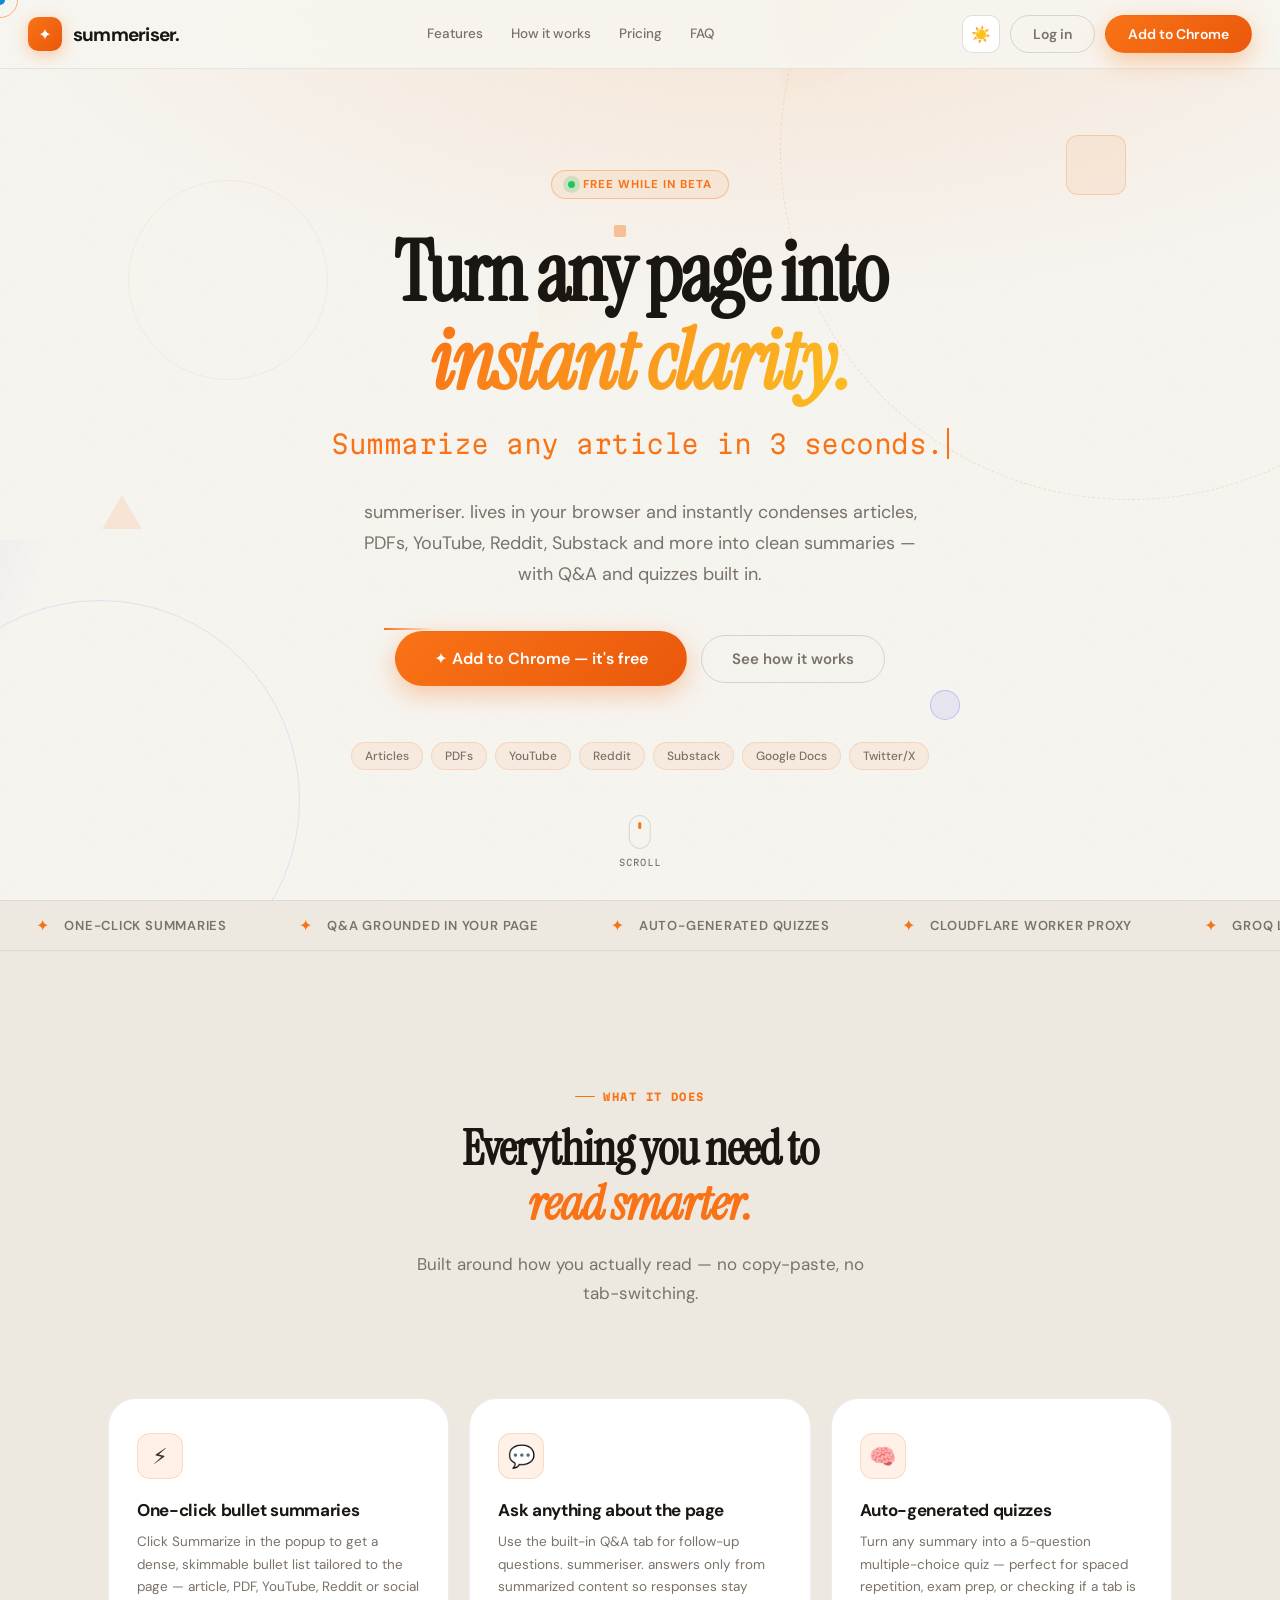
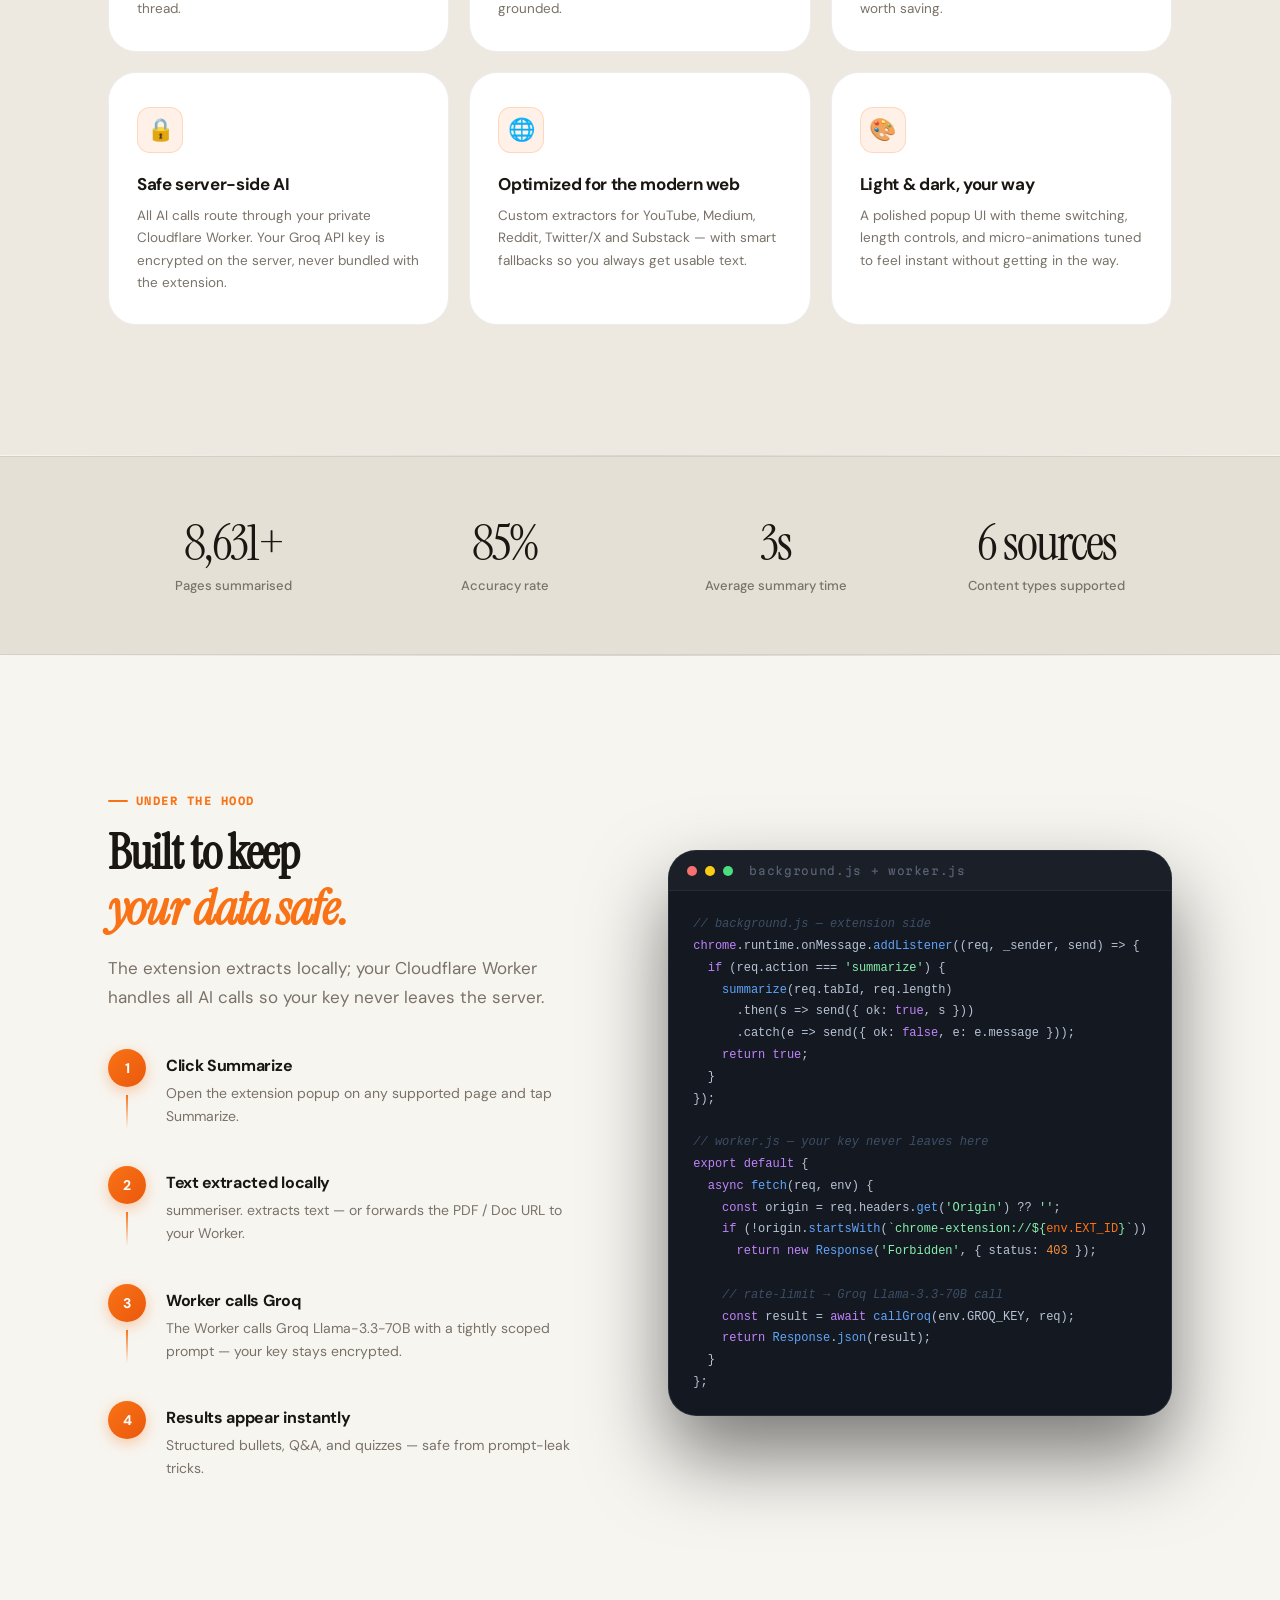
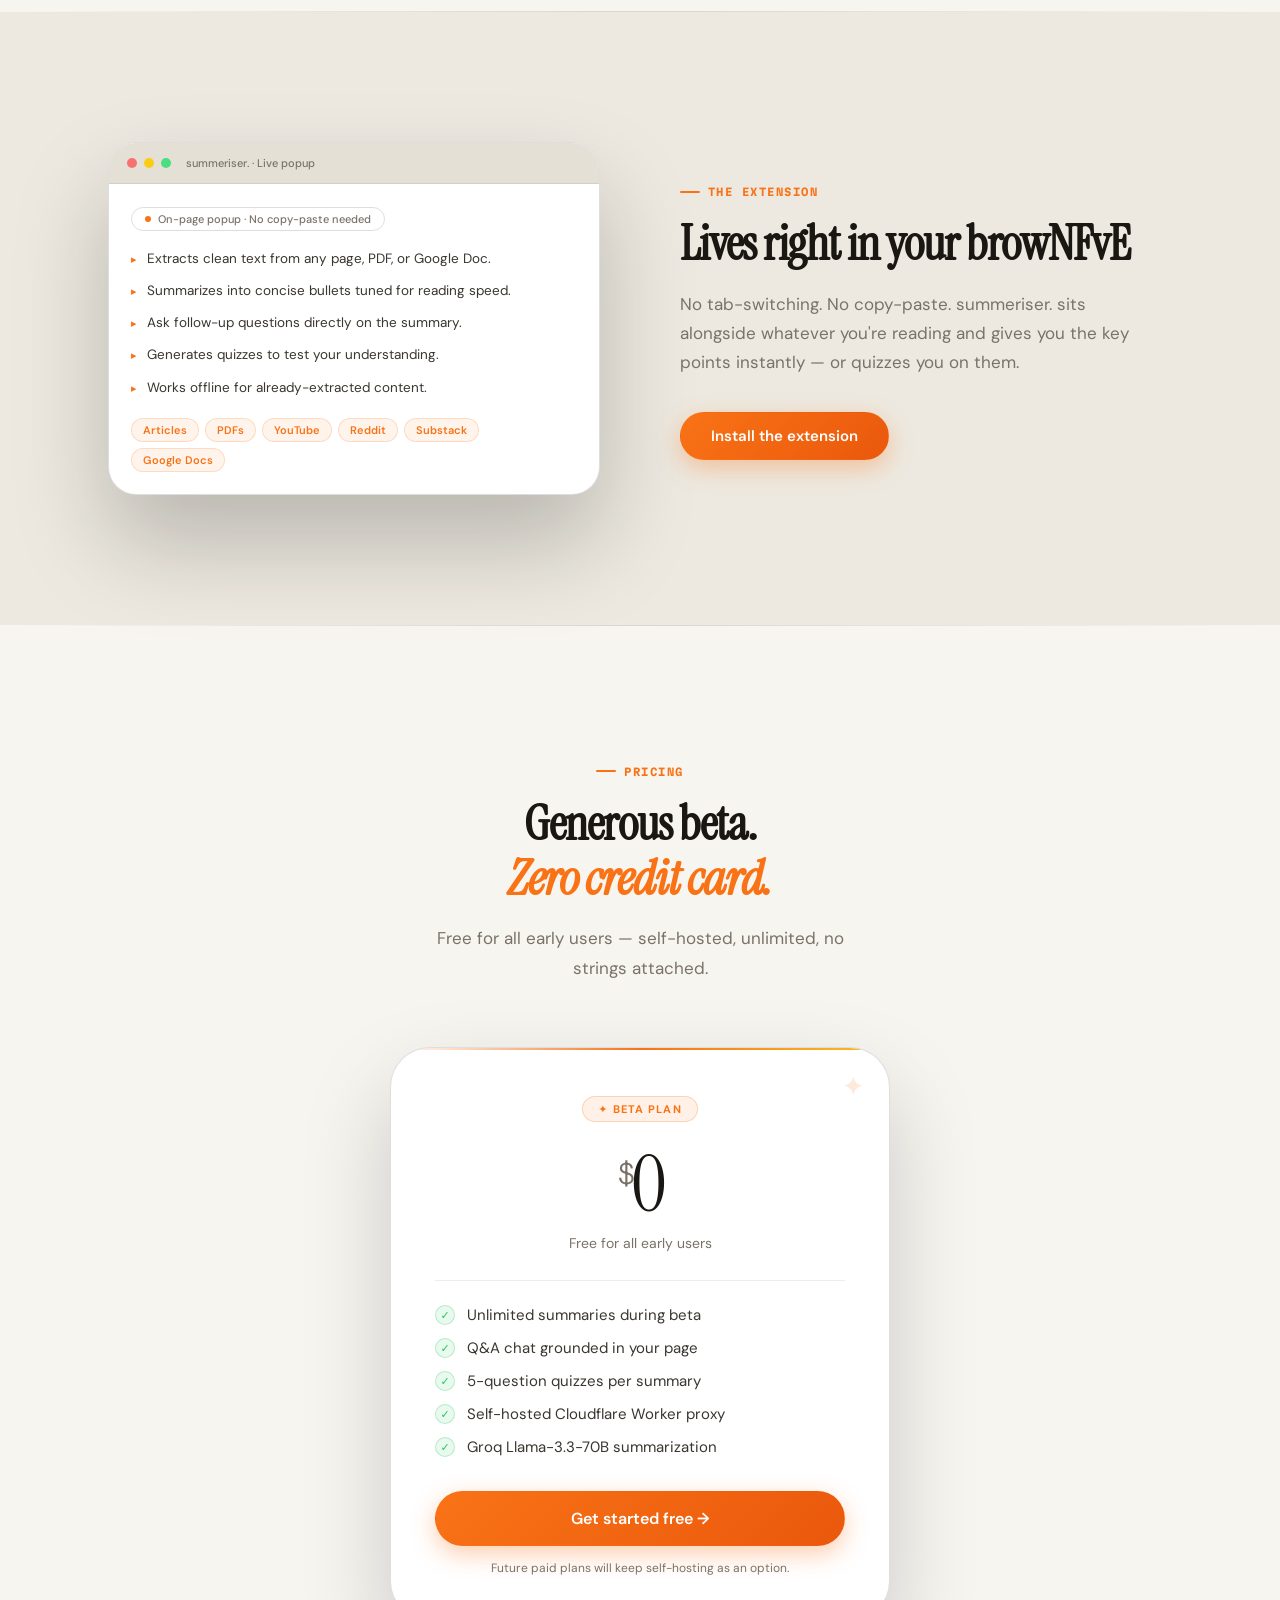
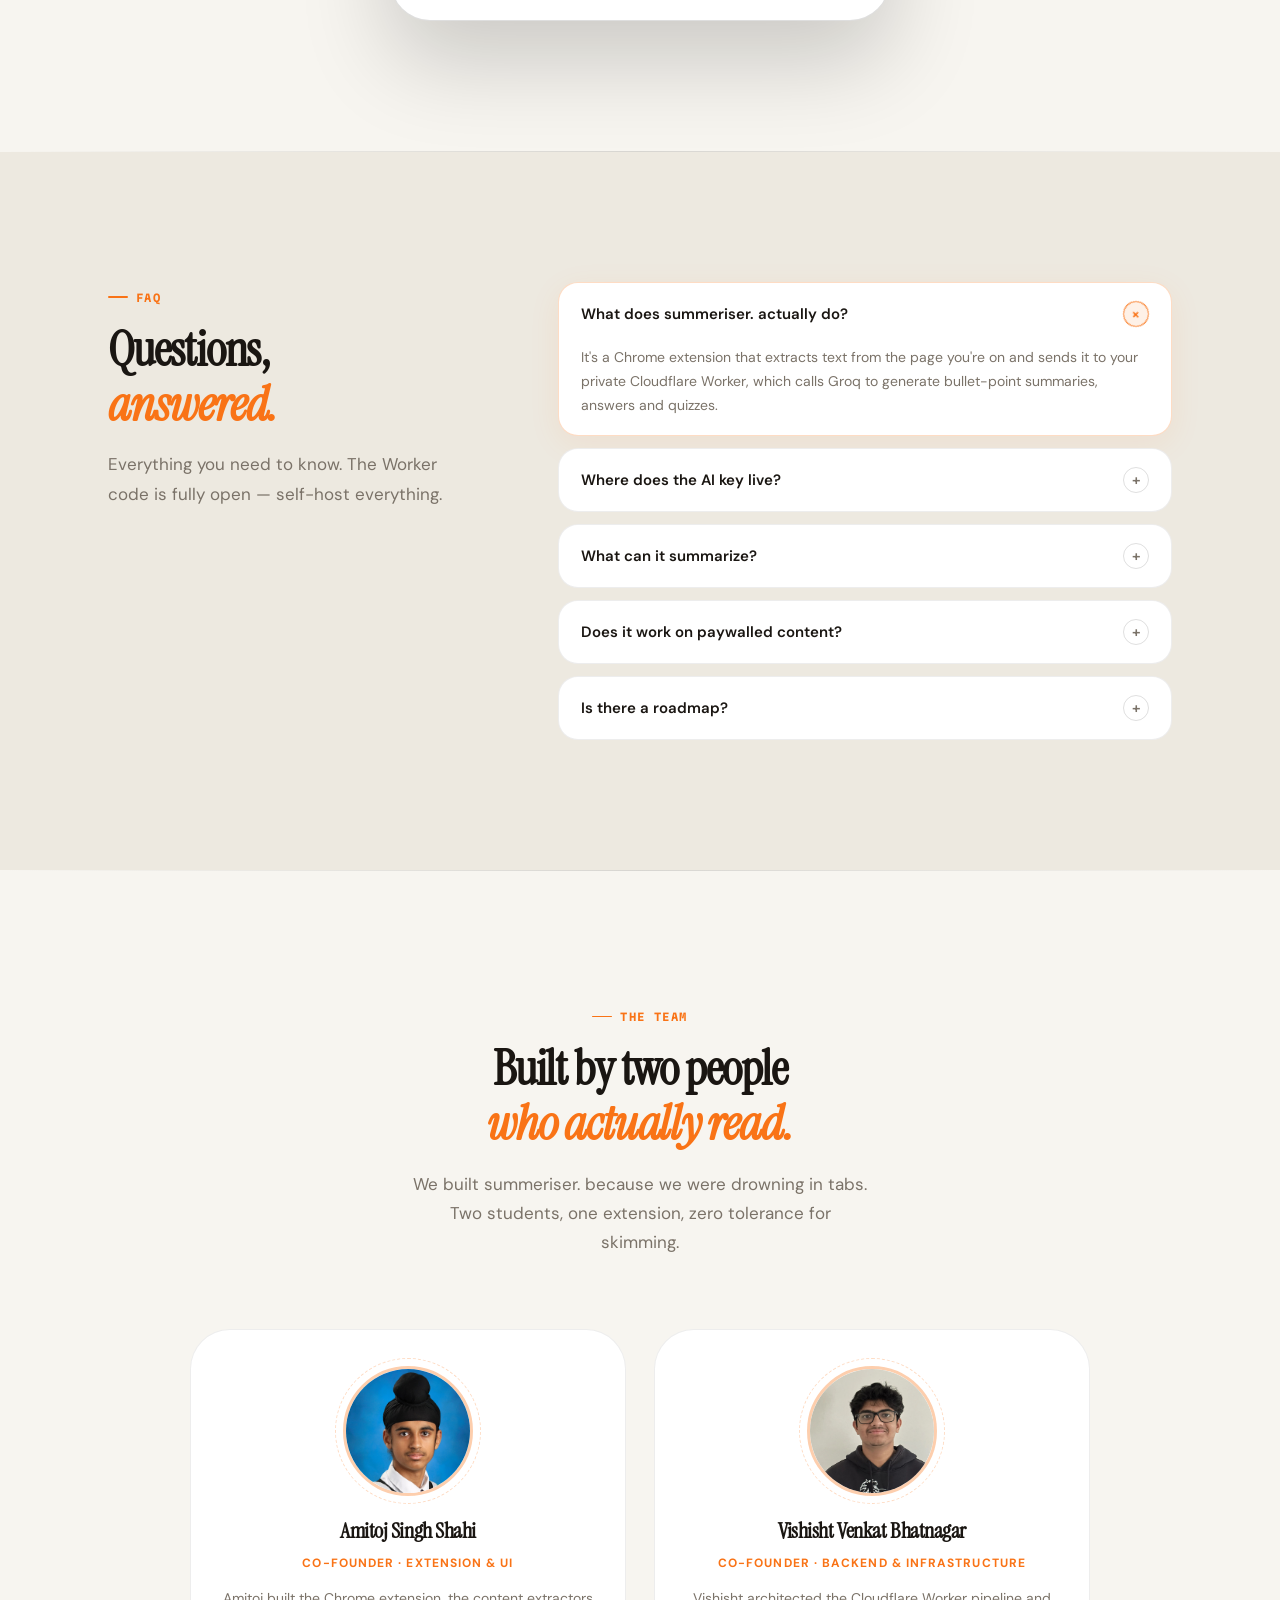
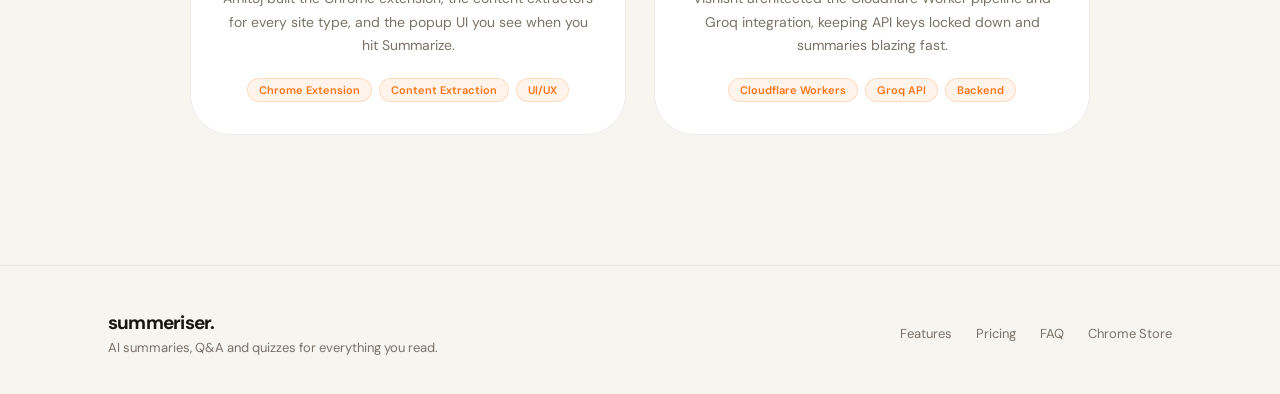
==== commit 001e2b5f: "Rename index (1).html to index.html" ====
--- a/index.html
+++ b/index.html
@@ -1,9 +1,11 @@
 <!DOCTYPE html>
 <html lang="en" data-theme="dark">
 <head>
+
 <meta charset="UTF-8"/>
 <meta name="viewport" content="width=device-width,initial-scale=1.0"/>
 <title>summeriser. — AI summaries for anything you read</title>
+<link rel="icon" href="data:image/svg+xml,<svg xmlns=%22http://www.w3.org/2000/svg%22 viewBox=%220 0 100 100%22><text y=%22.9em%22 font-size=%2290%22>✦</text></svg>">
 <link rel="preconnect" href="https://fonts.googleapis.com"/>
 <link rel="preconnect" href="https://fonts.gstatic.com" crossorigin/>
 <link href="https://fonts.googleapis.com/css2?family=DM+Sans:ital,opsz,wght@0,9..40,300;0,9..40,400;0,9..40,500;0,9..40,700;1,9..40,300&family=Instrument+Serif:ital@0;1&family=Martian+Mono:wght@300;400;700&display=swap" rel="stylesheet"/>
@@ -1441,4 +1443,4 @@
 },{passive:true});
 </script>
 </body>
-</html>+</html>
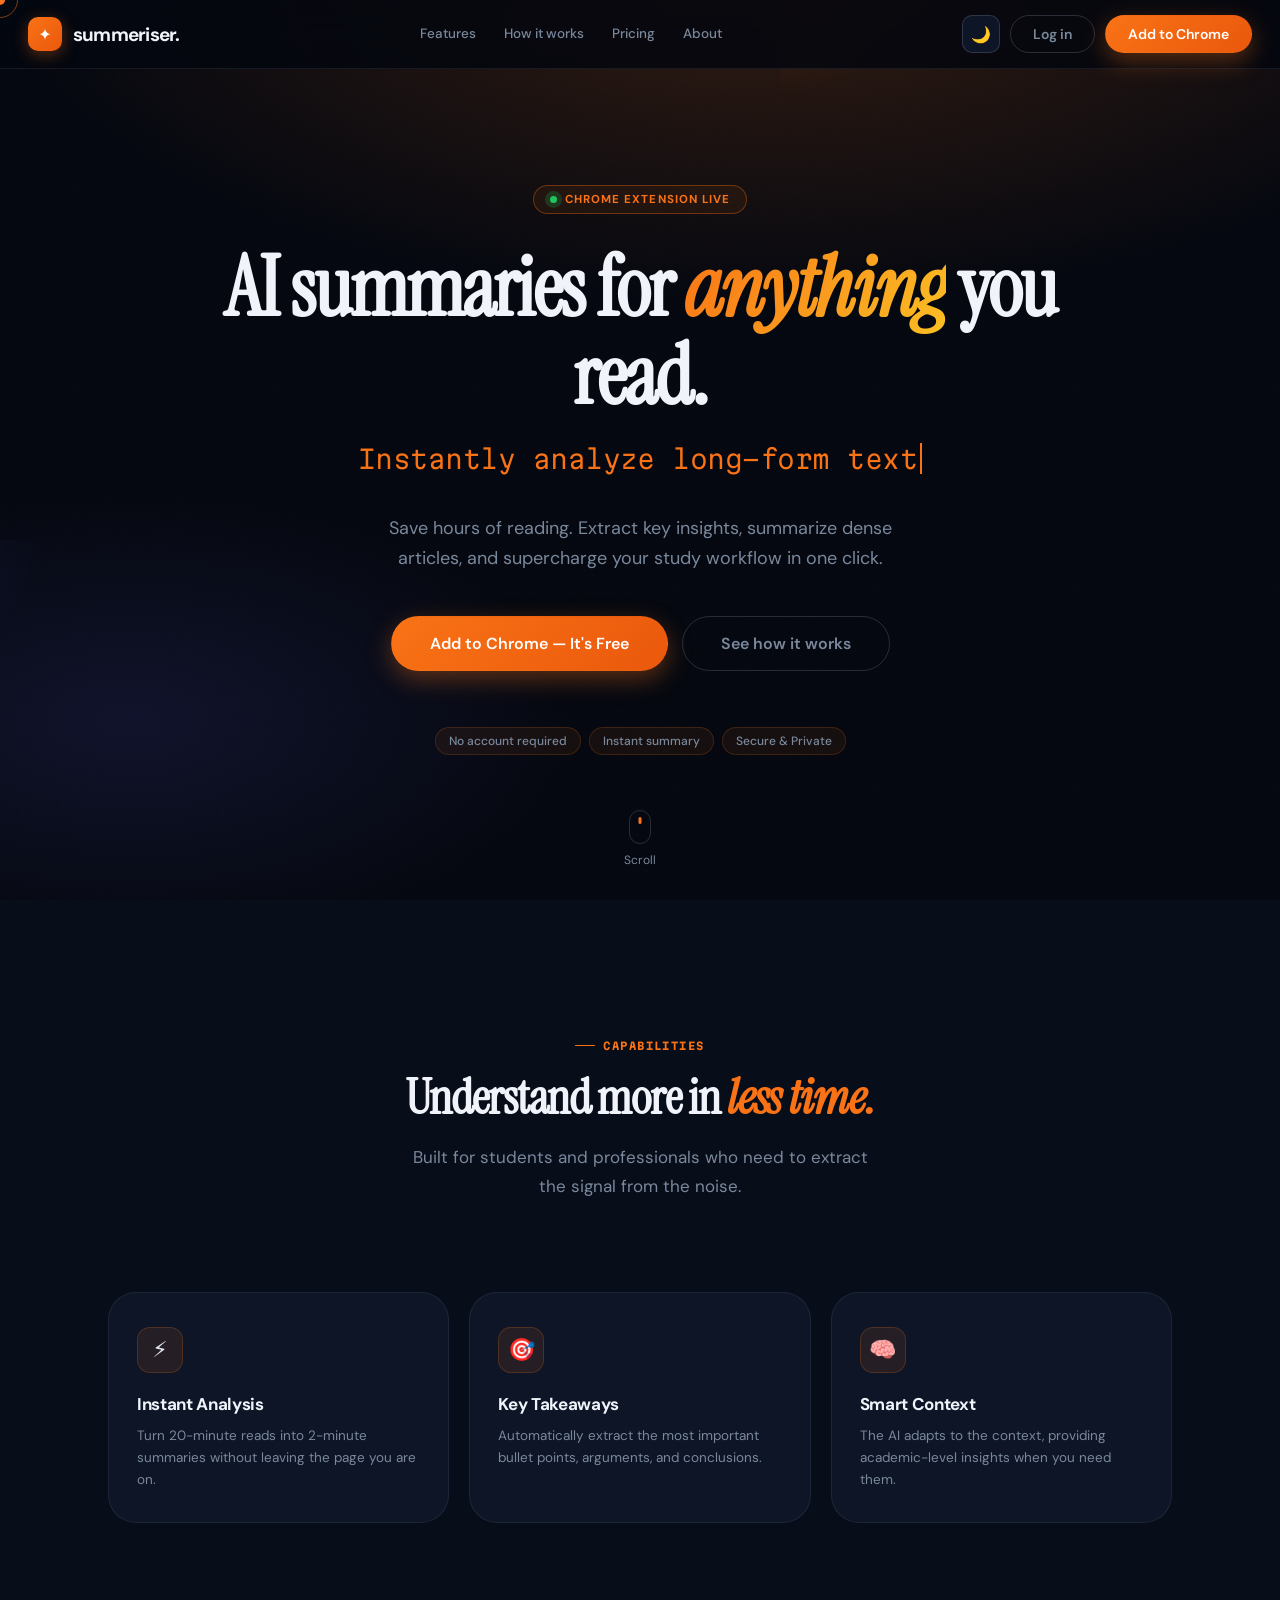
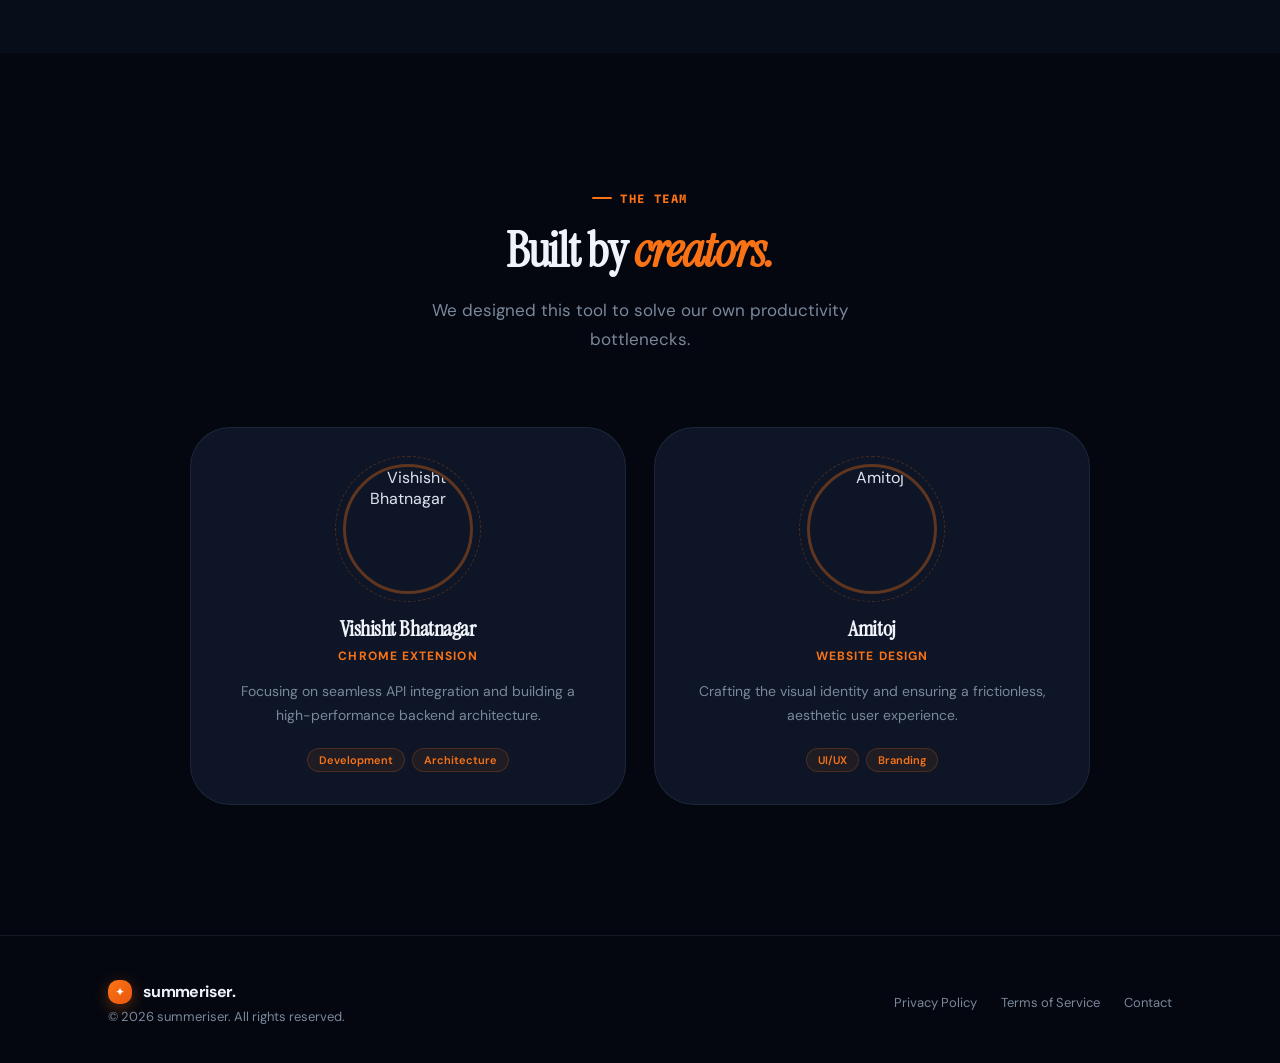
==== commit 5113b20a: "Change greeting from 'Hello' to 'Goodbye'" ====
--- a/index.html
+++ b/index.html
@@ -1,7 +1,6 @@
 <!DOCTYPE html>
 <html lang="en" data-theme="dark">
 <head>
-
 <meta charset="UTF-8"/>
 <meta name="viewport" content="width=device-width,initial-scale=1.0"/>
 <title>summeriser. — AI summaries for anything you read</title>
@@ -10,8 +9,6 @@
 <link rel="preconnect" href="https://fonts.gstatic.com" crossorigin/>
 <link href="https://fonts.googleapis.com/css2?family=DM+Sans:ital,opsz,wght@0,9..40,300;0,9..40,400;0,9..40,500;0,9..40,700;1,9..40,300&family=Instrument+Serif:ital@0;1&family=Martian+Mono:wght@300;400;700&display=swap" rel="stylesheet"/>
 <style>
-
-
 /* ───────────────────────── RESET */
 *,*::before,*::after{box-sizing:border-box;margin:0;padding:0}
 
@@ -804,17 +801,13 @@
 </head>
 <body>
 
-<!-- CURSOR -->
 <div id="cursor"></div>
 <div id="cursor-ring"></div>
 
-<!-- NOISE -->
 <div id="noise"></div>
 
-<!-- PARTICLE CANVAS -->
 <canvas id="particle-canvas"></canvas>
 
-<!-- ════════════════════════════════ HEADER -->
 <header class="hdr" id="hdr">
   <div class="hdr-in">
     <a href="#top" class="brand">
@@ -825,7 +818,7 @@
       <a href="#features"     class="nav-a">Features</a>
       <a href="#how-it-works" class="nav-a">How it works</a>
       <a href="#pricing"      class="nav-a">Pricing</a>
-      <a href="#faq"          class="nav-a">FAQ</a>
+      <a href="#about"        class="nav-a">About</a>
     </nav>
     <div class="hdr-r">
       <button class="thm-btn" id="thm" aria-label="Toggle theme">🌙</button>
@@ -837,10 +830,8 @@
 
 <main id="top">
 
-<!-- ════════════════════════════════ HERO -->
 <section class="hero">
   <div class="shape-bg">
-    <!-- animated SVG morphing blobs -->
     <svg class="morph-1" viewBox="0 0 200 200" xmlns="http://www.w3.org/2000/svg">
       <defs>
         <radialGradient id="g1" cx="50%" cy="50%" r="50%">
@@ -851,8 +842,8 @@
       <path fill="url(#g1)">
         <animate attributeName="d" dur="10s" repeatCount="indefinite"
           values="M47.4,-57.2C60.1,-46.7,68.4,-30.5,69.8,-13.9C71.2,2.7,65.7,19.7,56.3,33.3C46.9,46.9,33.6,57.1,17.9,62.9C2.2,68.7,-15.9,70.1,-31.5,64.5C-47.1,58.9,-60.2,46.3,-66.8,30.7C-73.4,15.1,-73.5,-3.5,-67.5,-19.5C-61.5,-35.5,-49.4,-48.9,-35.7,-59.5C-22,-70.1,-6.7,-77.9,7.7,-76.8C22.1,-75.7,34.7,-67.7,47.4,-57.2Z;
-                 M38.5,-49.3C52.3,-37.5,67.6,-28.2,72.4,-15C77.2,-1.8,71.5,15.3,62,28.9C52.5,42.5,39.2,52.5,24.1,59.4C9,66.3,-7.9,70.1,-24.4,67C-40.9,63.9,-56.9,53.9,-65.1,39.7C-73.3,25.5,-73.7,7.1,-70.3,-10.7C-66.9,-28.5,-59.7,-45.7,-47,-56.4C-34.3,-67.1,-16.1,-71.3,-1.3,-69.8C13.5,-68.3,24.7,-61.1,38.5,-49.3Z;
-                 M47.4,-57.2C60.1,-46.7,68.4,-30.5,69.8,-13.9C71.2,2.7,65.7,19.7,56.3,33.3C46.9,46.9,33.6,57.1,17.9,62.9C2.2,68.7,-15.9,70.1,-31.5,64.5C-47.1,58.9,-60.2,46.3,-66.8,30.7C-73.4,15.1,-73.5,-3.5,-67.5,-19.5C-61.5,-35.5,-49.4,-48.9,-35.7,-59.5C-22,-70.1,-6.7,-77.9,7.7,-76.8C22.1,-75.7,34.7,-67.7,47.4,-57.2Z"/>
+                  M38.5,-49.3C52.3,-37.5,67.6,-28.2,72.4,-15C77.2,-1.8,71.5,15.3,62,28.9C52.5,42.5,39.2,52.5,24.1,59.4C9,66.3,-7.9,70.1,-24.4,67C-40.9,63.9,-56.9,53.9,-65.1,39.7C-73.3,25.5,-73.7,7.1,-70.3,-10.7C-66.9,-28.5,-59.7,-45.7,-47,-56.4C-34.3,-67.1,-16.1,-71.3,-1.3,-69.8C13.5,-68.3,24.7,-61.1,38.5,-49.3Z;
+                  M47.4,-57.2C60.1,-46.7,68.4,-30.5,69.8,-13.9C71.2,2.7,65.7,19.7,56.3,33.3C46.9,46.9,33.6,57.1,17.9,62.9C2.2,68.7,-15.9,70.1,-31.5,64.5C-47.1,58.9,-60.2,46.3,-66.8,30.7C-73.4,15.1,-73.5,-3.5,-67.5,-19.5C-61.5,-35.5,-49.4,-48.9,-35.7,-59.5C-22,-70.1,-6.7,-77.9,7.7,-76.8C22.1,-75.7,34.7,-67.7,47.4,-57.2Z"/>
       </path>
     </svg>
     <svg class="morph-2" viewBox="0 0 200 200" xmlns="http://www.w3.org/2000/svg">
@@ -864,583 +855,155 @@
       </defs>
       <path fill="url(#g2)">
         <animate attributeName="d" dur="14s" repeatCount="indefinite"
-          values="M45.7,-52.4C58,-40.3,65.6,-24.2,67.3,-7.3C69,9.6,64.8,27.3,55.4,41.1C46,54.9,31.4,64.8,15.2,68.7C-1,72.6,-18.8,70.5,-34.2,63C-49.6,55.5,-62.6,42.6,-68.1,27.1C-73.6,11.6,-71.6,-6.5,-64.8,-22.1C-58,-37.7,-46.4,-50.8,-33.1,-62.6C-19.8,-74.4,-4.8,-84.9,8.6,-84C22,-83.1,33.4,-64.5,45.7,-52.4Z;
-                 M56.3,-63.5C71.1,-50.8,79,-30.2,77.4,-11.5C75.8,7.2,64.7,23.9,52.3,37C39.9,50.1,26.2,59.6,9.8,66.4C-6.6,73.2,-25.7,77.3,-42.8,71.5C-59.9,65.7,-75,50,-80.5,32.1C-86,14.2,-81.9,-5.9,-73.1,-21.9C-64.3,-37.9,-50.8,-49.8,-36.5,-62.5C-22.2,-75.2,-7.1,-88.7,6.3,-88.3C19.7,-87.9,41.5,-76.2,56.3,-63.5Z;
-                 M45.7,-52.4C58,-40.3,65.6,-24.2,67.3,-7.3C69,9.6,64.8,27.3,55.4,41.1C46,54.9,31.4,64.8,15.2,68.7C-1,72.6,-18.8,70.5,-34.2,63C-49.6,55.5,-62.6,42.6,-68.1,27.1C-73.6,11.6,-71.6,-6.5,-64.8,-22.1C-58,-37.7,-46.4,-50.8,-33.1,-62.6C-19.8,-74.4,-4.8,-84.9,8.6,-84C22,-83.1,33.4,-64.5,45.7,-52.4Z"/>
+          values="M45.7,-52.4C58,-40.3,65.6,-24.2,67.3,-7.3C69,9.6,64.8,27.3,55.4,41.1C46,54.9,31.4,64.8,15.2,68.7C-1,72.6,-18.8,70.5,-34.2,63C-49.6,55.5,-62.6,42.6,-68.1,27.1C-73.6,11.6,-71.6,-6.5,-64.8,-22.1C-58,-37.7,-46.4,-50.8,-33.1,-62.6C-19.8,-74.4,-4.8,-84.9,8.6,-68.6C22,-52.3,33.4,-64.5,45.7,-52.4Z;
+                  M51.5,-59.8C64.6,-50.2,71.6,-32.1,72.9,-14.8C74.2,2.5,69.8,19,59.2,30.5C48.6,42,31.8,48.5,15,53.4C-1.8,58.3,-18.6,61.6,-32.6,55.7C-46.6,49.8,-57.8,34.7,-62.7,18.4C-67.6,2.1,-66.2,-15.4,-58.5,-29.4C-50.8,-43.4,-36.8,-53.9,-22,-60.7C-7.2,-67.5,8.4,-70.6,23.1,-66.4C37.8,-62.2,51.5,-59.8,51.5,-59.8Z;
+                  M45.7,-52.4C58,-40.3,65.6,-24.2,67.3,-7.3C69,9.6,64.8,27.3,55.4,41.1C46,54.9,31.4,64.8,15.2,68.7C-1,72.6,-18.8,70.5,-34.2,63C-49.6,55.5,-62.6,42.6,-68.1,27.1C-73.6,11.6,-71.6,-6.5,-64.8,-22.1C-58,-37.7,-46.4,-50.8,-33.1,-62.6C-19.8,-74.4,-4.8,-84.9,8.6,-68.6C22,-52.3,33.4,-64.5,45.7,-52.4Z"/>
       </path>
     </svg>
-    <svg class="morph-3" viewBox="0 0 200 200" xmlns="http://www.w3.org/2000/svg">
-      <defs>
-        <radialGradient id="g3" cx="50%" cy="50%" r="50%">
-          <stop offset="0%" stop-color="rgba(251,191,36,0.2)"/>
-          <stop offset="100%" stop-color="rgba(251,191,36,0)"/>
-        </radialGradient>
-      </defs>
-      <path fill="url(#g3)">
-        <animate attributeName="d" dur="8s" repeatCount="indefinite"
-          values="M49.2,-56.8C62.1,-45.5,69.8,-28,68.7,-11.7C67.6,4.6,57.7,19.7,47.1,33.4C36.5,47.1,25.2,59.4,9.2,66.9C-6.8,74.4,-27.5,77.1,-43.4,69.7C-59.3,62.3,-70.4,44.8,-74.3,26.3C-78.2,7.8,-74.9,-11.7,-66.2,-27.8C-57.5,-43.9,-43.4,-56.6,-28.3,-67.2C-13.2,-77.8,2.9,-86.3,17.6,-82.9C32.3,-79.5,36.3,-68.1,49.2,-56.8Z;
-                 M42.3,-48.5C55.9,-37.6,68.2,-24.1,71.2,-8.1C74.2,7.9,67.9,26.4,57.4,41.1C46.9,55.8,32.2,66.7,15.4,71.8C-1.4,76.9,-20.3,76.2,-36.5,68.7C-52.7,61.2,-66.2,46.9,-71.6,30.5C-77,14.1,-74.3,-4.4,-66.4,-19.7C-58.5,-35,-45.4,-47.1,-31.4,-57.9C-17.4,-68.7,-2.5,-78.2,11.1,-78.3C24.7,-78.4,28.7,-59.4,42.3,-48.5Z;
-                 M49.2,-56.8C62.1,-45.5,69.8,-28,68.7,-11.7C67.6,4.6,57.7,19.7,47.1,33.4C36.5,47.1,25.2,59.4,9.2,66.9C-6.8,74.4,-27.5,77.1,-43.4,69.7C-59.3,62.3,-70.4,44.8,-74.3,26.3C-78.2,7.8,-74.9,-11.7,-66.2,-27.8C-57.5,-43.9,-43.4,-56.6,-28.3,-67.2C-13.2,-77.8,2.9,-86.3,17.6,-82.9C32.3,-79.5,36.3,-68.1,49.2,-56.8Z"/>
-      </path>
-    </svg>
-
-    <!-- rings -->
-    <div class="deco-ring deco-ring-1"></div>
-    <div class="deco-ring deco-ring-2"></div>
-    <div class="deco-ring deco-ring-3"></div>
   </div>
 
-  <!-- geometric accents -->
-  <div class="geo geo-1"></div>
-  <div class="geo geo-2"></div>
-  <div class="geo geo-3"></div>
-  <div class="geo geo-4"></div>
-  <div class="geo geo-5"></div>
-
+  <div class="hero-in r d1">
+    <div class="h-badge">
+      <div class="pulse"></div> Chrome Extension Live
+    </div>
+    <h1 class="hero-h1">AI summaries for <em>anything</em> you read.</h1>
+    <div class="typewriter-wrap">
+      <div id="typewriter">Instantly analyze long-form text</div><span id="tw-cursor"></span>
+    </div>
+    <p class="hero-sub">Save hours of reading. Extract key insights, summarize dense articles, and supercharge your study workflow in one click.</p>
+    
+    <div class="hero-acts">
+      <a href="#" class="btn btn-p btn-xl">Add to Chrome — It's Free</a>
+      <a href="#how-it-works" class="btn btn-g btn-xl">See how it works</a>
+    </div>
+
+    <div class="hero-tags">
+      <span class="hero-tag">No account required</span>
+      <span class="hero-tag">Instant summary</span>
+      <span class="hero-tag">Secure & Private</span>
+    </div>
+  </div>
+
+  <div class="scroll-hint">
+    <div class="scroll-hint-mouse"></div>
+    Scroll
+  </div>
+</section>
+
+<section id="features" class="sec feat-bg">
   <div class="wrap">
-    <div class="hero-in">
-      <div class="h-badge r up"><span class="pulse"></span>Free while in beta</div>
-      <h1 class="hero-h1 r up d1">Turn any page into<br><em>instant clarity.</em></h1>
-
-      <!-- TYPEWRITER -->
-      <div class="typewriter-wrap r up d2">
-        <span id="typewriter"></span><span id="tw-cursor"></span>
+    <div class="feat-hdr r up">
+      <div class="sec-lbl">Capabilities</div>
+      <h2 class="sec-h">Understand more in <em>less time.</em></h2>
+      <p class="sec-p">Built for students and professionals who need to extract the signal from the noise.</p>
+    </div>
+    <div class="feat-grid">
+      <div class="fc r up d1">
+        <div class="fi">⚡</div>
+        <h3>Instant Analysis</h3>
+        <p>Turn 20-minute reads into 2-minute summaries without leaving the page you are on.</p>
       </div>
-
-      <p class="hero-sub r up d3">
-        summeriser. lives in your browser and instantly condenses articles, PDFs, YouTube, Reddit, Substack and more into clean summaries — with Q&amp;A and quizzes built in.
-      </p>
-      <div class="hero-acts r up d4">
-        <a href="https://chrome.google.com/webstore" class="btn btn-p btn-xl" target="_blank" rel="noreferrer">✦ Add to Chrome — it's free</a>
-        <a href="#how-it-works" class="btn btn-g btn-lg">See how it works</a>
+      <div class="fc r up d2">
+        <div class="fi">🎯</div>
+        <h3>Key Takeaways</h3>
+        <p>Automatically extract the most important bullet points, arguments, and conclusions.</p>
       </div>
-      <div class="hero-tags r up d5">
-        <span class="hero-tag">Articles</span>
-        <span class="hero-tag">PDFs</span>
-        <span class="hero-tag">YouTube</span>
-        <span class="hero-tag">Reddit</span>
-        <span class="hero-tag">Substack</span>
-        <span class="hero-tag">Google Docs</span>
-        <span class="hero-tag">Twitter/X</span>
+      <div class="fc r up d3">
+        <div class="fi">🧠</div>
+        <h3>Smart Context</h3>
+        <p>The AI adapts to the context, providing academic-level insights when you need them.</p>
       </div>
     </div>
   </div>
-
-  <div class="scroll-hint">
-    <div class="scroll-hint-mouse"></div>
-    <span style="font-family:'Martian Mono',monospace;font-size:9px;letter-spacing:.12em;text-transform:uppercase;color:var(--mu)">scroll</span>
-  </div>
 </section>
 
-<!-- ════════════════════════════════ MARQUEE -->
-<div class="marquee-wrap">
-  <div class="marquee-track" id="marquee">
-    <span class="marquee-item"><span class="dot">✦</span> One-click summaries</span>
-    <span class="marquee-item"><span class="dot">✦</span> Q&amp;A grounded in your page</span>
-    <span class="marquee-item"><span class="dot">✦</span> Auto-generated quizzes</span>
-    <span class="marquee-item"><span class="dot">✦</span> Cloudflare Worker proxy</span>
-    <span class="marquee-item"><span class="dot">✦</span> Groq Llama-3.3-70B</span>
-    <span class="marquee-item"><span class="dot">✦</span> Free during beta</span>
-    <span class="marquee-item"><span class="dot">✦</span> Self-hosted &amp; private</span>
-    <span class="marquee-item"><span class="dot">✦</span> Dark &amp; light mode</span>
-    <!-- duplicate for seamless loop -->
-    <span class="marquee-item"><span class="dot">✦</span> One-click summaries</span>
-    <span class="marquee-item"><span class="dot">✦</span> Q&amp;A grounded in your page</span>
-    <span class="marquee-item"><span class="dot">✦</span> Auto-generated quizzes</span>
-    <span class="marquee-item"><span class="dot">✦</span> Cloudflare Worker proxy</span>
-    <span class="marquee-item"><span class="dot">✦</span> Groq Llama-3.3-70B</span>
-    <span class="marquee-item"><span class="dot">✦</span> Free during beta</span>
-    <span class="marquee-item"><span class="dot">✦</span> Self-hosted &amp; private</span>
-    <span class="marquee-item"><span class="dot">✦</span> Dark &amp; light mode</span>
-  </div>
-</div>
-
-<!-- ════════════════════════════════ FEATURES -->
-<section id="features" class="sec feat-bg">
+<section id="about" class="sec about-sec">
   <div class="wrap">
-    <div class="feat-hdr">
-      <div class="sec-lbl r up">What it does</div>
-      <h2 class="sec-h r up d1">Everything you need to<br><em>read smarter.</em></h2>
-      <p class="sec-p r up d2">Built around how you actually read — no copy-paste, no tab-switching.</p>
+    <div class="about-header r up">
+      <div class="sec-lbl">The Team</div>
+      <h2 class="sec-h">Built by <em>creators.</em></h2>
+      <p class="sec-p">We designed this tool to solve our own productivity bottlenecks.</p>
     </div>
-    <div class="feat-grid">
-      <article class="fc r up"><div class="fi">⚡</div><h3>One-click bullet summaries</h3><p>Click Summarize in the popup to get a dense, skimmable bullet list tailored to the page — article, PDF, YouTube, Reddit or social thread.</p></article>
-      <article class="fc r up d1"><div class="fi">💬</div><h3>Ask anything about the page</h3><p>Use the built-in Q&amp;A tab for follow-up questions. summeriser. answers only from summarized content so responses stay grounded.</p></article>
-      <article class="fc r up d2"><div class="fi">🧠</div><h3>Auto-generated quizzes</h3><p>Turn any summary into a 5-question multiple-choice quiz — perfect for spaced repetition, exam prep, or checking if a tab is worth saving.</p></article>
-      <article class="fc r up d3"><div class="fi">🔒</div><h3>Safe server-side AI</h3><p>All AI calls route through your private Cloudflare Worker. Your Groq API key is encrypted on the server, never bundled with the extension.</p></article>
-      <article class="fc r up d4"><div class="fi">🌐</div><h3>Optimized for the modern web</h3><p>Custom extractors for YouTube, Medium, Reddit, Twitter/X and Substack — with smart fallbacks so you always get usable text.</p></article>
-      <article class="fc r up d5"><div class="fi">🎨</div><h3>Light &amp; dark, your way</h3><p>A polished popup UI with theme switching, length controls, and micro-animations tuned to feel instant without getting in the way.</p></article>
-    </div>
-  </div>
-</section>
-
-<div class="divider"></div>
-
-<!-- ════════════════════════════════ COUNTER STRIP -->
-<div class="counter-strip">
-  <div class="wrap">
-    <div class="cs-grid">
-      <div class="r up">
-        <div class="cs-num" data-target="10000" data-suffix="+" id="c1">0</div>
-        <div class="cs-lbl">Pages summarised</div>
-      </div>
-      <div class="r up d1">
-        <div class="cs-num" data-target="98" data-suffix="%" id="c2">0</div>
-        <div class="cs-lbl">Accuracy rate</div>
-      </div>
-      <div class="r up d2">
-        <div class="cs-num" data-target="3" data-suffix="s" id="c3">0</div>
-        <div class="cs-lbl">Average summary time</div>
-      </div>
-      <div class="r up d3">
-        <div class="cs-num" data-target="7" data-suffix=" sources" id="c4">0</div>
-        <div class="cs-lbl">Content types supported</div>
-      </div>
-    </div>
-  </div>
-</div>
-
-<div class="divider"></div>
-
-<!-- ════════════════════════════════ HOW IT WORKS -->
-<section id="how-it-works" class="sec hiw-sec">
-  <div class="wrap">
-    <div class="hiw-grid">
-      <div>
-        <div class="sec-lbl r up">Under the hood</div>
-        <h2 class="sec-h r up d1">Built to keep<br><em>your data safe.</em></h2>
-        <p class="sec-p r up d2">The extension extracts locally; your Cloudflare Worker handles all AI calls so your key never leaves the server.</p>
-        <div class="steps">
-          <div class="step r left d2">
-            <div class="step-l"><div class="step-n">1</div><div class="step-conn"></div></div>
-            <div class="step-c"><h4>Click Summarize</h4><p>Open the extension popup on any supported page and tap Summarize.</p></div>
-          </div>
-          <div class="step r left d3">
-            <div class="step-l"><div class="step-n">2</div><div class="step-conn"></div></div>
-            <div class="step-c"><h4>Text extracted locally</h4><p>summeriser. extracts text — or forwards the PDF / Doc URL to your Worker.</p></div>
-          </div>
-          <div class="step r left d4">
-            <div class="step-l"><div class="step-n">3</div><div class="step-conn"></div></div>
-            <div class="step-c"><h4>Worker calls Groq</h4><p>The Worker calls Groq Llama-3.3-70B with a tightly scoped prompt — your key stays encrypted.</p></div>
-          </div>
-          <div class="step r left d5">
-            <div class="step-l"><div class="step-n">4</div><div class="step-conn"></div></div>
-            <div class="step-c"><h4>Results appear instantly</h4><p>Structured bullets, Q&amp;A, and quizzes — safe from prompt-leak tricks.</p></div>
-          </div>
+    
+    <div class="about-grid">
+      <div class="about-card r up d1">
+        <div class="about-img-wrap">
+          <img src="https://via.placeholder.com/130" alt="Vishisht Bhatnagar" class="about-img">
+          <div class="about-img-ring"></div>
+        </div>
+        <h3 class="about-name">Vishisht Bhatnagar</h3>
+        <span class="about-role">Chrome extension</span>
+        <p class="about-bio">Focusing on seamless API integration and building a high-performance backend architecture.</p>
+        <div class="about-tags">
+          <span class="about-tag">Development</span>
+          <span class="about-tag">Architecture</span>
         </div>
       </div>
-      <div class="r right d2">
-        <div class="code-card">
-          <div class="cc-bar">
-            <span class="cc-dot" style="background:#f87171"></span>
-            <span class="cc-dot" style="background:#facc15"></span>
-            <span class="cc-dot" style="background:#4ade80"></span>
-            <span class="cc-title">background.js + worker.js</span>
-          </div>
-          <pre class="code-pre"><code><span class="cm">// background.js — extension side</span>
-<span class="ck">chrome</span>.runtime.onMessage.<span class="cf">addListener</span>((req, _sender, send) => {
-  <span class="ck">if</span> (req.action === <span class="cs">'summarize'</span>) {
-    <span class="cf">summarize</span>(req.tabId, req.length)
-      .then(s => send({ ok: <span class="ck">true</span>, s }))
-      .catch(e => send({ ok: <span class="ck">false</span>, e: e.message }));
-    <span class="ck">return true</span>;
-  }
-});
-
-<span class="cm">// worker.js — your key never leaves here</span>
-<span class="ck">export default</span> {
-  <span class="ck">async</span> <span class="cf">fetch</span>(req, env) {
-    <span class="ck">const</span> origin = req.headers.<span class="cf">get</span>(<span class="cs">'Origin'</span>) ?? <span class="cs">''</span>;
-    <span class="ck">if</span> (!origin.<span class="cf">startsWith</span>(<span class="cs">`chrome-extension://${<span class="co">env.EXT_ID</span>}`</span>))
-      <span class="ck">return new</span> <span class="cf">Response</span>(<span class="cs">'Forbidden'</span>, { status: <span class="cn">403</span> });
-
-    <span class="cm">// rate-limit → Groq Llama-3.3-70B call</span>
-    <span class="ck">const</span> result = <span class="ck">await</span> <span class="cf">callGroq</span>(env.GROQ_KEY, req);
-    <span class="ck">return</span> <span class="cf">Response</span>.<span class="cf">json</span>(result);
-  }
-};</code></pre>
+
+      <div class="about-card r up d2">
+        <div class="about-img-wrap">
+          <img src="https://via.placeholder.com/130" alt="Amitoj" class="about-img">
+          <div class="about-img-ring"></div>
+        </div>
+        <h3 class="about-name">Amitoj</h3>
+        <span class="about-role">Website Design</span>
+        <p class="about-bio">Crafting the visual identity and ensuring a frictionless, aesthetic user experience.</p>
+        <div class="about-tags">
+          <span class="about-tag">UI/UX</span>
+          <span class="about-tag">Branding</span>
         </div>
       </div>
     </div>
   </div>
 </section>
 
-<div class="divider"></div>
-
-<!-- ════════════════════════════════ EXTENSION PREVIEW -->
-<section class="sec ep-bg">
+</main>
+
+<footer class="ftr">
   <div class="wrap">
-    <div class="ep-grid">
-      <div class="r left d1">
-        <div class="ext-card">
-          <div class="ext-bar">
-            <span class="ext-dot" style="background:#f87171"></span>
-            <span class="ext-dot" style="background:#facc15"></span>
-            <span class="ext-dot" style="background:#4ade80"></span>
-            <span class="ext-lbl">summeriser. · Live popup</span>
-          </div>
-          <div class="ext-body">
-            <p class="ext-pill">On-page popup · No copy-paste needed</p>
-            <ul class="ext-list">
-              <li>Extracts clean text from any page, PDF, or Google Doc.</li>
-              <li>Summarizes into concise bullets tuned for reading speed.</li>
-              <li>Ask follow-up questions directly on the summary.</li>
-              <li>Generates quizzes to test your understanding.</li>
-              <li>Works offline for already-extracted content.</li>
-            </ul>
-            <div class="ext-tags">
-              <span class="ext-tag">Articles</span>
-              <span class="ext-tag">PDFs</span>
-              <span class="ext-tag">YouTube</span>
-              <span class="ext-tag">Reddit</span>
-              <span class="ext-tag">Substack</span>
-              <span class="ext-tag">Google Docs</span>
-            </div>
-          </div>
-        </div>
+    <div class="ftr-in">
+      <div>
+        <a href="#top" class="brand">
+          <div class="brand-glyph" style="width:24px;height:24px;font-size:12px;">✦</div>
+          <span class="brand-name" style="font-size:16px;">summeriser.</span>
+        </a>
+        <p class="ftr-tag">© 2026 summeriser. All rights reserved.</p>
       </div>
-      <div>
-        <div class="sec-lbl r up">The extension</div>
-        <!-- SCRAMBLE HEADLINE -->
-        <h2 class="sec-h r up d1 scramble-wrap">
-          <span id="scramble-text">Lives right in your browser.</span>
-        </h2>
-        <p class="sec-p r up d2">No tab-switching. No copy-paste. summeriser. sits alongside whatever you're reading and gives you the key points instantly — or quizzes you on them.</p>
-        <div style="margin-top:34px" class="r up d3">
-          <a href="https://chrome.google.com/webstore" class="btn btn-p btn-lg" target="_blank" rel="noreferrer">Install the extension</a>
-        </div>
+      <div class="ftr-links">
+        <a href="#">Privacy Policy</a>
+        <a href="#">Terms of Service</a>
+        <a href="#">Contact</a>
       </div>
     </div>
   </div>
-</section>
-
-<div class="divider"></div>
-
-<!-- ════════════════════════════════ PRICING -->
-<section id="pricing" class="sec price-sec">
-  <div class="wrap">
-    <div class="sec-lbl r up" style="justify-content:center">Pricing</div>
-    <h2 class="sec-h r up d1" style="text-align:center">Generous beta.<br><em>Zero credit card.</em></h2>
-    <p class="sec-p r up d2" style="text-align:center;margin:0 auto">Free for all early users — self-hosted, unlimited, no strings attached.</p>
-    <div class="pc r scale d2">
-      <div class="pc-star">✦</div>
-      <div class="pc-badge">✦ Beta plan</div>
-      <div class="pc-price"><sup>$</sup>0</div>
-      <div class="pc-note">Free for all early users</div>
-      <div class="pc-div"></div>
-      <ul class="pc-list">
-        <li><span class="chk">✓</span> Unlimited summaries during beta</li>
-        <li><span class="chk">✓</span> Q&amp;A chat grounded in your page</li>
-        <li><span class="chk">✓</span> 5-question quizzes per summary</li>
-        <li><span class="chk">✓</span> Self-hosted Cloudflare Worker proxy</li>
-        <li><span class="chk">✓</span> Groq Llama-3.3-70B summarization</li>
-      </ul>
-      <a href="https://chrome.google.com/webstore" class="btn btn-p btn-xl" style="width:100%;margin-bottom:14px" target="_blank" rel="noreferrer">Get started free →</a>
-      <p class="pc-fn">Future paid plans will keep self-hosting as an option.</p>
-    </div>
-  </div>
-</section>
-
-<div class="divider"></div>
-
-<!-- ════════════════════════════════ FAQ -->
-<section id="faq" class="sec faq-bg">
-  <div class="wrap">
-    <div class="faq-grid">
-      <div class="faq-sticky">
-        <div class="sec-lbl r up">FAQ</div>
-        <h2 class="sec-h r up d1">Questions,<br><em>answered.</em></h2>
-        <p class="sec-p r up d2">Everything you need to know. The Worker code is fully open — self-host everything.</p>
-      </div>
-      <div class="faq-items">
-        <details class="faq-item r up d1" open>
-          <summary>What does summeriser. actually do?<span class="faq-ico">+</span></summary>
-          <p class="faq-ans">It's a Chrome extension that extracts text from the page you're on and sends it to your private Cloudflare Worker, which calls Groq to generate bullet-point summaries, answers and quizzes.</p>
-        </details>
-        <details class="faq-item r up d2">
-          <summary>Where does the AI key live?<span class="faq-ico">+</span></summary>
-          <p class="faq-ans">Your Groq API key is stored as an encrypted Cloudflare Worker secret. It never ships with the extension bundle and is never visible to end users.</p>
-        </details>
-        <details class="faq-item r up d3">
-          <summary>What can it summarize?<span class="faq-ico">+</span></summary>
-          <p class="faq-ans">Articles, PDFs, Google Docs (shared as "Anyone with the link"), YouTube videos, Reddit threads, Substack posts, and most regular webpages.</p>
-        </details>
-        <details class="faq-item r up d4">
-          <summary>Does it work on paywalled content?<span class="faq-ico">+</span></summary>
-          <p class="faq-ans">summeriser. extracts whatever is rendered in your browser tab. If you have access and can read it, so can summeriser.</p>
-        </details>
-        <details class="faq-item r up d5">
-          <summary>Is there a roadmap?<span class="faq-ico">+</span></summary>
-          <p class="faq-ans">Yes — Firefox support, Notion/Obsidian export, and team usage are on the list. You can adapt the Worker to your own stack today.</p>
-        </details>
-      </div>
-    </div>
-  </div>
-</section>
-
-
-<div class="divider"></div>
-
-<!-- ════════════════════════════════ ABOUT -->
-<section id="about" class="sec about-sec">
-  <div class="wrap">
-    <div class="about-header">
-      <div class="sec-lbl r up">The team</div>
-      <h2 class="sec-h r up d1">Built by two people<br><em>who actually read.</em></h2>
-      <p class="sec-p r up d2" style="margin:0 auto;text-align:center">We built summeriser. because we were drowning in tabs. Two students, one extension, zero tolerance for skimming.</p>
-    </div>
-
-    <div class="about-grid">
-      <!-- Card 1: Amitoj (turban) -->
-      <div class="about-card r up d2">
-        <div class="about-img-wrap">
-          <img src="[data-uri]" alt="Amitoj Singh Shahi" class="about-img" style="object-position:center top"/>
-          <div class="about-img-ring"></div>
-        </div>
-        <div class="about-info">
-          <h3 class="about-name">Amitoj Singh Shahi</h3>
-          <span class="about-role">Co-founder · Extension & UI</span>
-          <p class="about-bio">Amitoj built the Chrome extension, the content extractors for every site type, and the popup UI you see when you hit Summarize.</p>
-          <div class="about-tags">
-            <span class="about-tag">Chrome Extension</span>
-            <span class="about-tag">Content Extraction</span>
-            <span class="about-tag">UI/UX</span>
-          </div>
-        </div>
-      </div>
-
-      <!-- Card 2: Vishisht (hoodie) -->
-      <div class="about-card r up d3">
-        <div class="about-img-wrap">
-          <img src="[data-uri]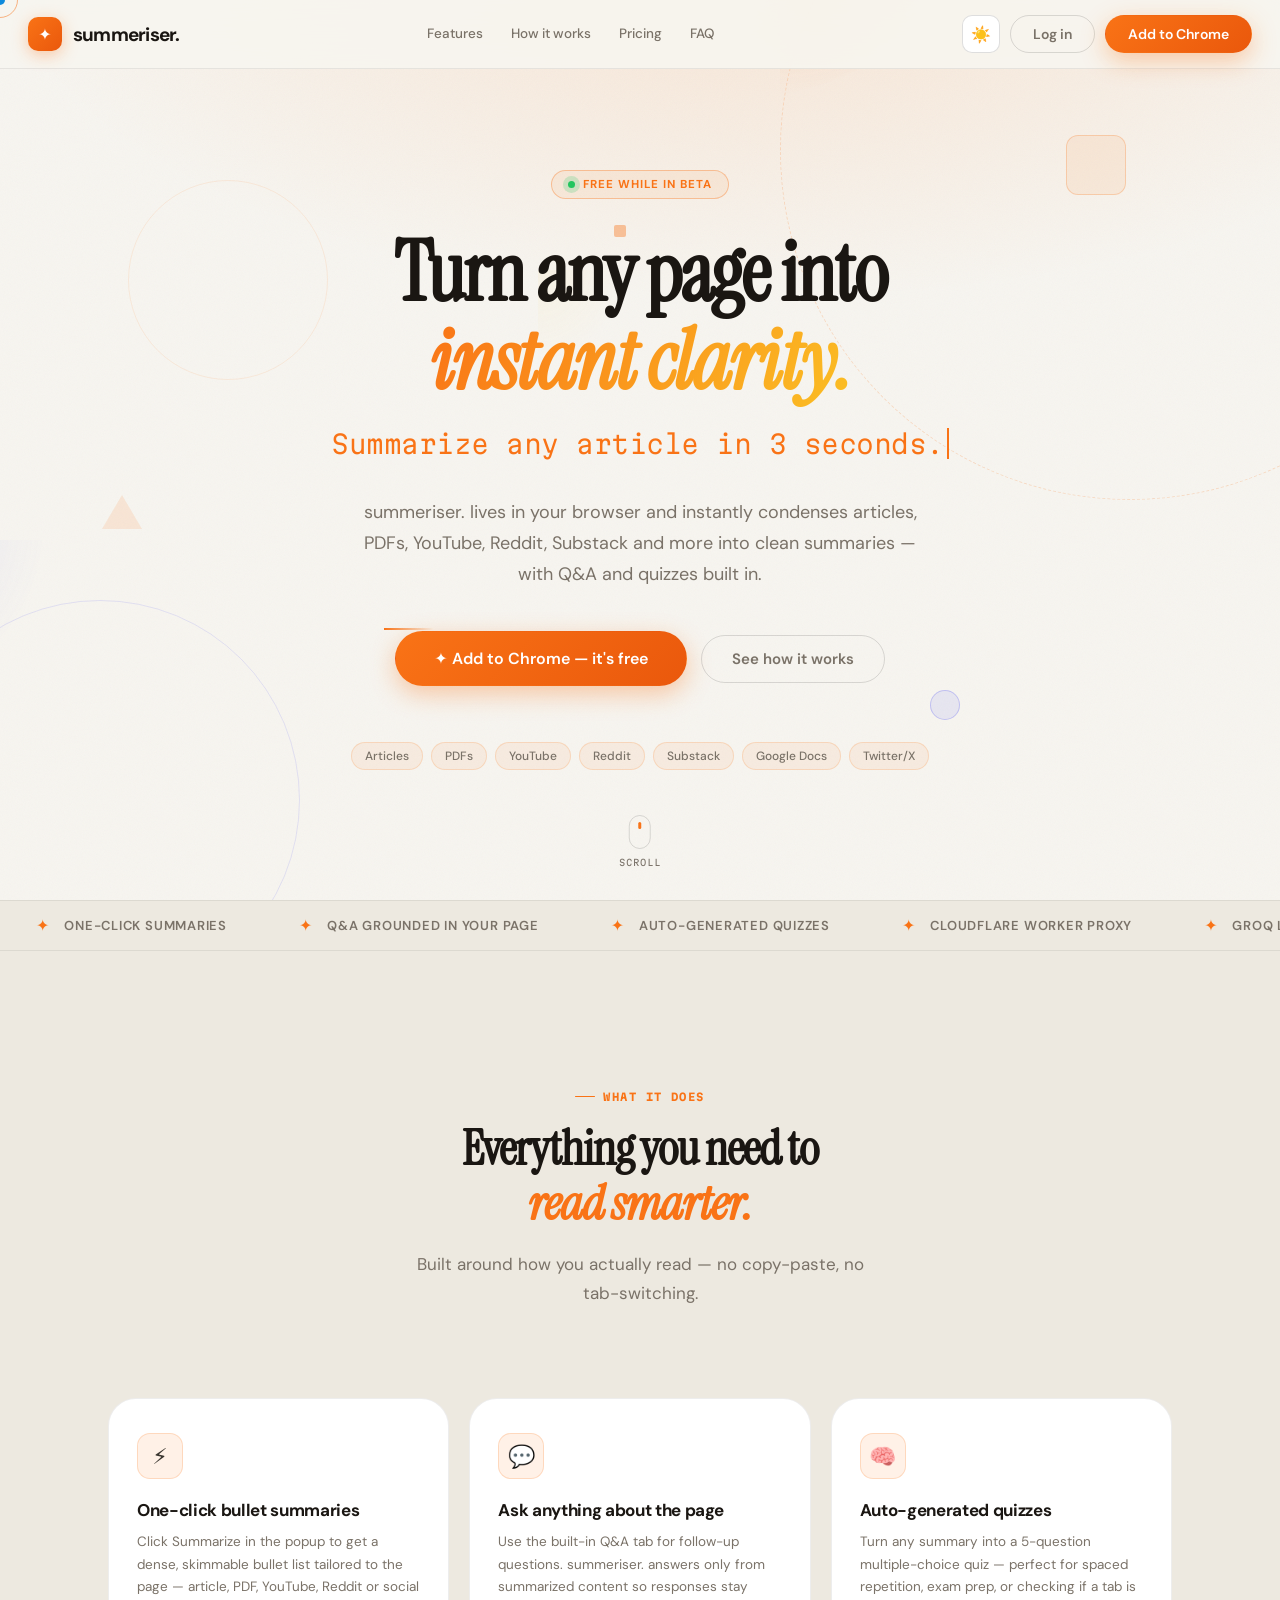
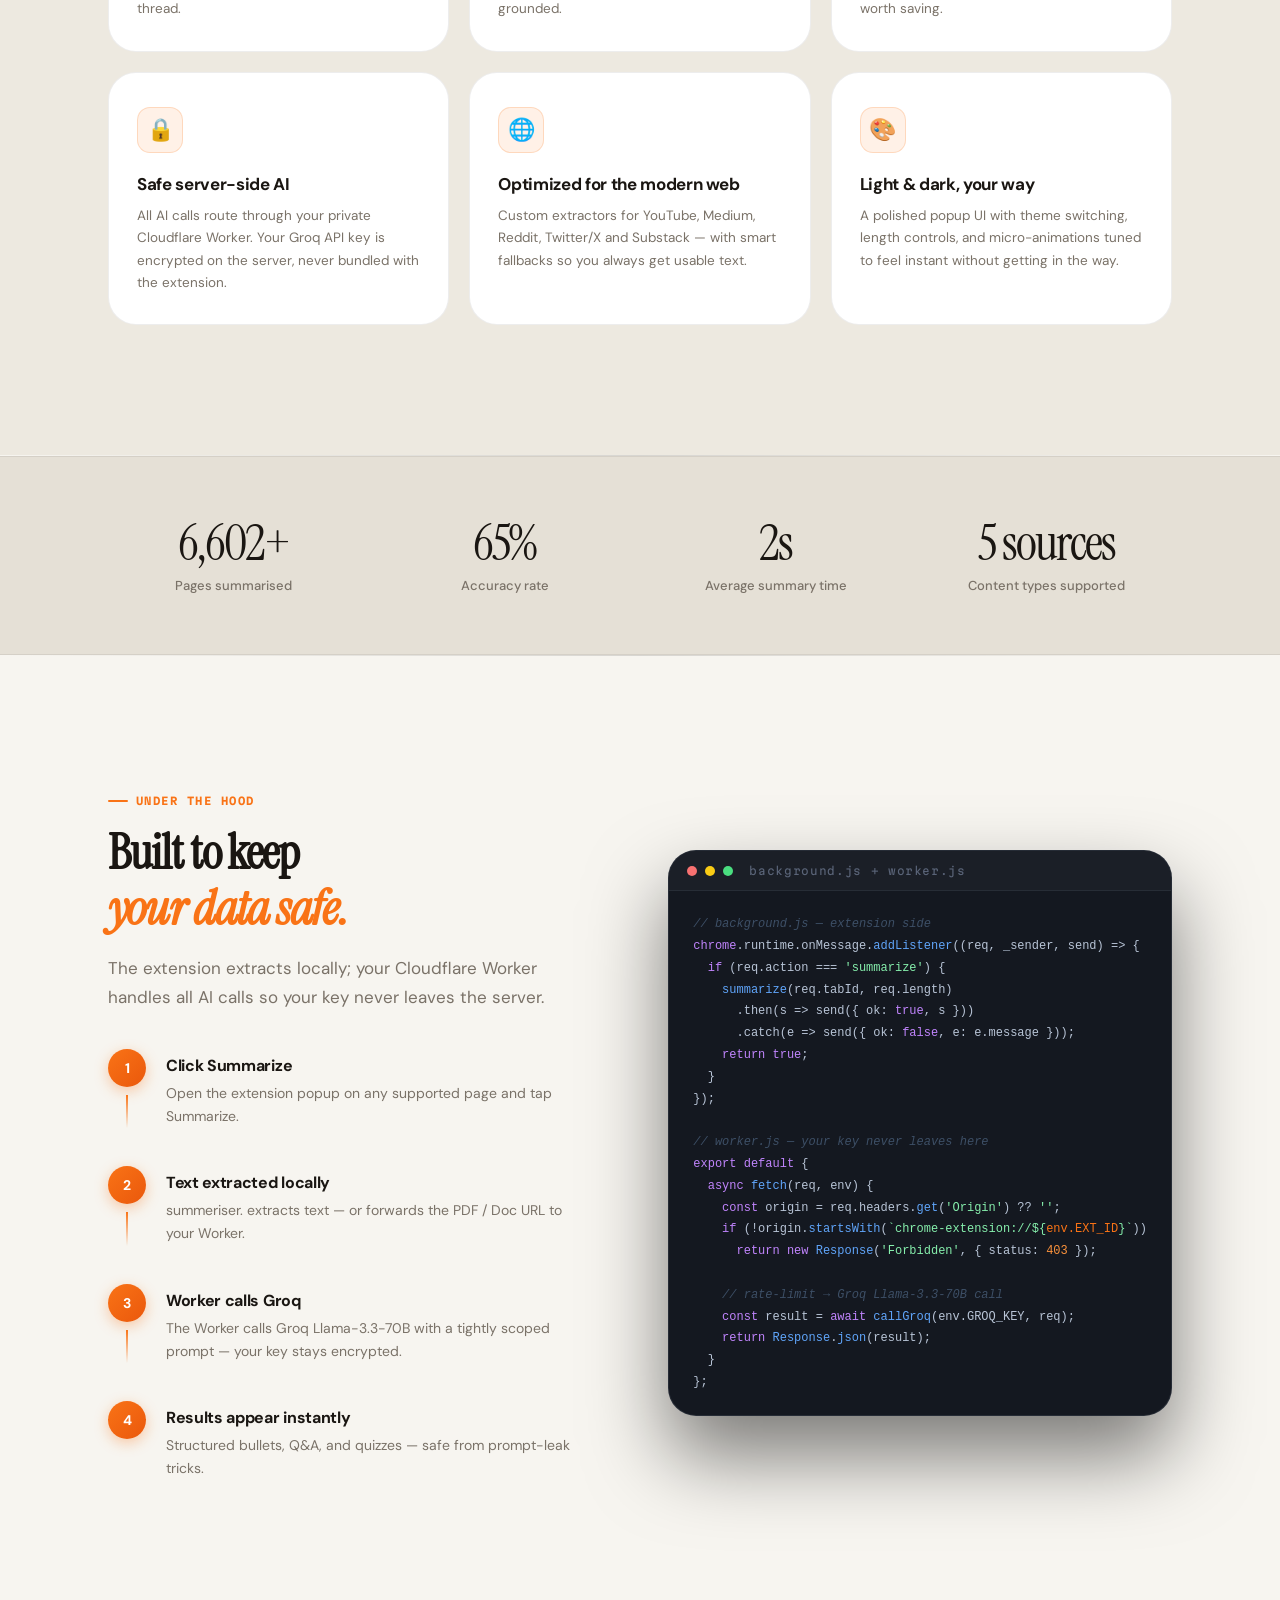
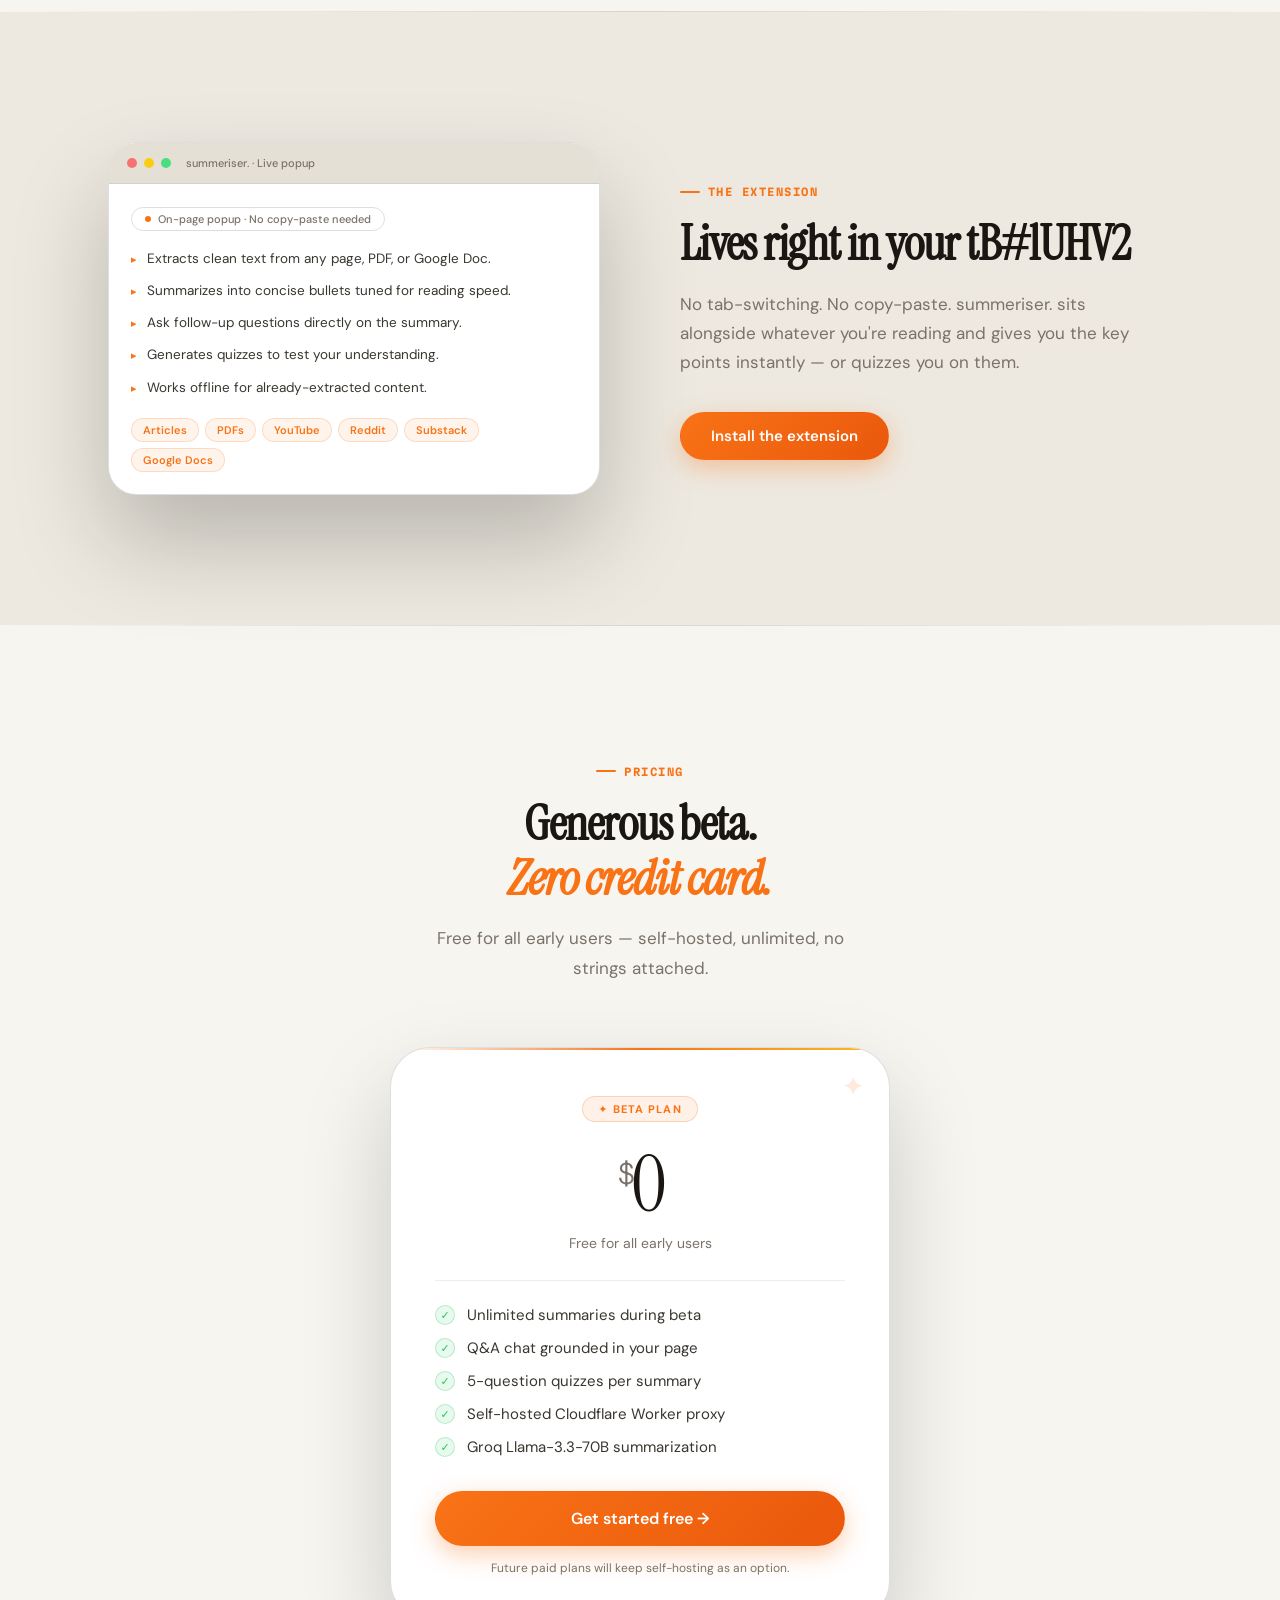
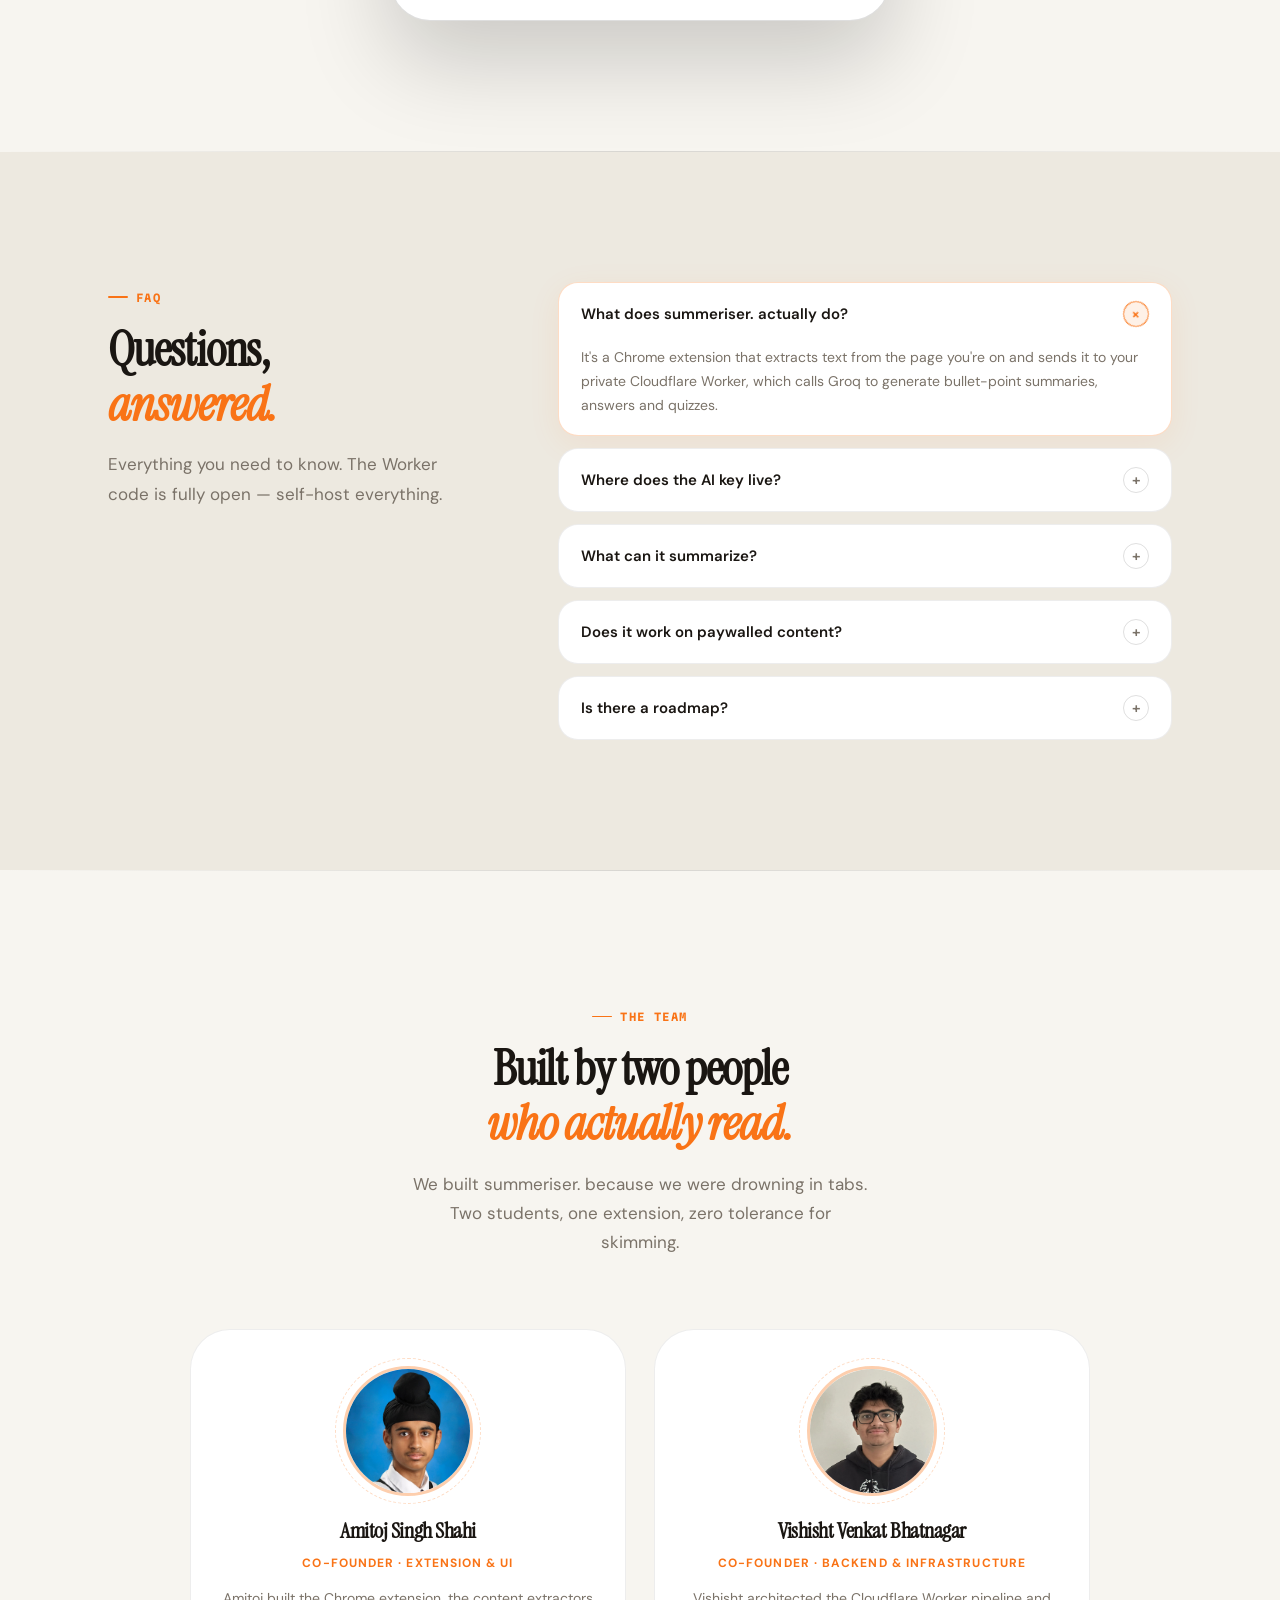
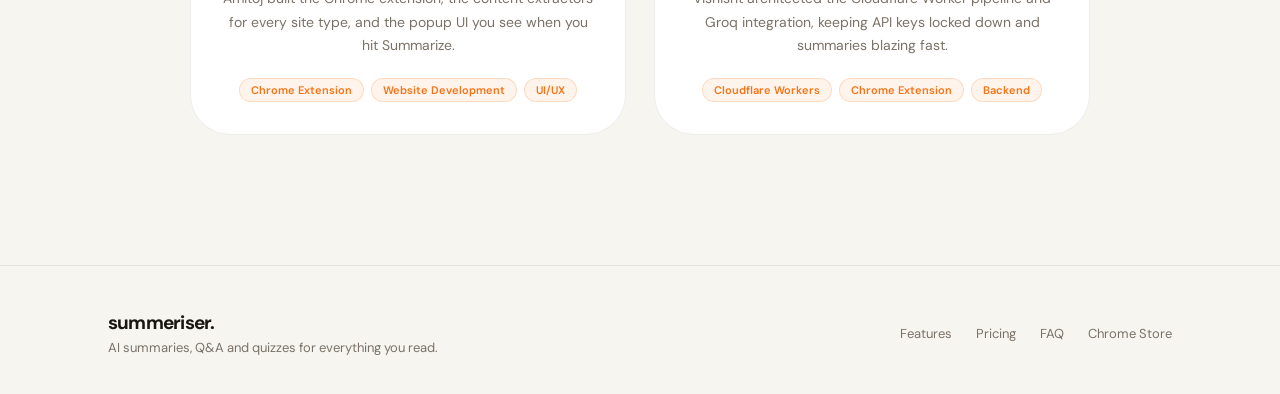
==== commit 48cbdf07: "I don't know bro" ====
--- a/index.html
+++ b/index.html
@@ -1,6 +1,7 @@
 <!DOCTYPE html>
 <html lang="en" data-theme="dark">
 <head>
+
 <meta charset="UTF-8"/>
 <meta name="viewport" content="width=device-width,initial-scale=1.0"/>
 <title>summeriser. — AI summaries for anything you read</title>
@@ -9,6 +10,8 @@
 <link rel="preconnect" href="https://fonts.gstatic.com" crossorigin/>
 <link href="https://fonts.googleapis.com/css2?family=DM+Sans:ital,opsz,wght@0,9..40,300;0,9..40,400;0,9..40,500;0,9..40,700;1,9..40,300&family=Instrument+Serif:ital@0;1&family=Martian+Mono:wght@300;400;700&display=swap" rel="stylesheet"/>
 <style>
+
+
 /* ───────────────────────── RESET */
 *,*::before,*::after{box-sizing:border-box;margin:0;padding:0}
 
@@ -801,13 +804,17 @@
 </head>
 <body>
 
+<!-- CURSOR -->
 <div id="cursor"></div>
 <div id="cursor-ring"></div>
 
+<!-- NOISE -->
 <div id="noise"></div>
 
+<!-- PARTICLE CANVAS -->
 <canvas id="particle-canvas"></canvas>
 
+<!-- ════════════════════════════════ HEADER -->
 <header class="hdr" id="hdr">
   <div class="hdr-in">
     <a href="#top" class="brand">
@@ -818,7 +825,7 @@
       <a href="#features"     class="nav-a">Features</a>
       <a href="#how-it-works" class="nav-a">How it works</a>
       <a href="#pricing"      class="nav-a">Pricing</a>
-      <a href="#about"        class="nav-a">About</a>
+      <a href="#faq"          class="nav-a">FAQ</a>
     </nav>
     <div class="hdr-r">
       <button class="thm-btn" id="thm" aria-label="Toggle theme">🌙</button>
@@ -830,8 +837,10 @@
 
 <main id="top">
 
+<!-- ════════════════════════════════ HERO -->
 <section class="hero">
   <div class="shape-bg">
+    <!-- animated SVG morphing blobs -->
     <svg class="morph-1" viewBox="0 0 200 200" xmlns="http://www.w3.org/2000/svg">
       <defs>
         <radialGradient id="g1" cx="50%" cy="50%" r="50%">
@@ -842,8 +851,8 @@
       <path fill="url(#g1)">
         <animate attributeName="d" dur="10s" repeatCount="indefinite"
           values="M47.4,-57.2C60.1,-46.7,68.4,-30.5,69.8,-13.9C71.2,2.7,65.7,19.7,56.3,33.3C46.9,46.9,33.6,57.1,17.9,62.9C2.2,68.7,-15.9,70.1,-31.5,64.5C-47.1,58.9,-60.2,46.3,-66.8,30.7C-73.4,15.1,-73.5,-3.5,-67.5,-19.5C-61.5,-35.5,-49.4,-48.9,-35.7,-59.5C-22,-70.1,-6.7,-77.9,7.7,-76.8C22.1,-75.7,34.7,-67.7,47.4,-57.2Z;
-                  M38.5,-49.3C52.3,-37.5,67.6,-28.2,72.4,-15C77.2,-1.8,71.5,15.3,62,28.9C52.5,42.5,39.2,52.5,24.1,59.4C9,66.3,-7.9,70.1,-24.4,67C-40.9,63.9,-56.9,53.9,-65.1,39.7C-73.3,25.5,-73.7,7.1,-70.3,-10.7C-66.9,-28.5,-59.7,-45.7,-47,-56.4C-34.3,-67.1,-16.1,-71.3,-1.3,-69.8C13.5,-68.3,24.7,-61.1,38.5,-49.3Z;
-                  M47.4,-57.2C60.1,-46.7,68.4,-30.5,69.8,-13.9C71.2,2.7,65.7,19.7,56.3,33.3C46.9,46.9,33.6,57.1,17.9,62.9C2.2,68.7,-15.9,70.1,-31.5,64.5C-47.1,58.9,-60.2,46.3,-66.8,30.7C-73.4,15.1,-73.5,-3.5,-67.5,-19.5C-61.5,-35.5,-49.4,-48.9,-35.7,-59.5C-22,-70.1,-6.7,-77.9,7.7,-76.8C22.1,-75.7,34.7,-67.7,47.4,-57.2Z"/>
+                 M38.5,-49.3C52.3,-37.5,67.6,-28.2,72.4,-15C77.2,-1.8,71.5,15.3,62,28.9C52.5,42.5,39.2,52.5,24.1,59.4C9,66.3,-7.9,70.1,-24.4,67C-40.9,63.9,-56.9,53.9,-65.1,39.7C-73.3,25.5,-73.7,7.1,-70.3,-10.7C-66.9,-28.5,-59.7,-45.7,-47,-56.4C-34.3,-67.1,-16.1,-71.3,-1.3,-69.8C13.5,-68.3,24.7,-61.1,38.5,-49.3Z;
+                 M47.4,-57.2C60.1,-46.7,68.4,-30.5,69.8,-13.9C71.2,2.7,65.7,19.7,56.3,33.3C46.9,46.9,33.6,57.1,17.9,62.9C2.2,68.7,-15.9,70.1,-31.5,64.5C-47.1,58.9,-60.2,46.3,-66.8,30.7C-73.4,15.1,-73.5,-3.5,-67.5,-19.5C-61.5,-35.5,-49.4,-48.9,-35.7,-59.5C-22,-70.1,-6.7,-77.9,7.7,-76.8C22.1,-75.7,34.7,-67.7,47.4,-57.2Z"/>
       </path>
     </svg>
     <svg class="morph-2" viewBox="0 0 200 200" xmlns="http://www.w3.org/2000/svg">
@@ -855,155 +864,583 @@
       </defs>
       <path fill="url(#g2)">
         <animate attributeName="d" dur="14s" repeatCount="indefinite"
-          values="M45.7,-52.4C58,-40.3,65.6,-24.2,67.3,-7.3C69,9.6,64.8,27.3,55.4,41.1C46,54.9,31.4,64.8,15.2,68.7C-1,72.6,-18.8,70.5,-34.2,63C-49.6,55.5,-62.6,42.6,-68.1,27.1C-73.6,11.6,-71.6,-6.5,-64.8,-22.1C-58,-37.7,-46.4,-50.8,-33.1,-62.6C-19.8,-74.4,-4.8,-84.9,8.6,-68.6C22,-52.3,33.4,-64.5,45.7,-52.4Z;
-                  M51.5,-59.8C64.6,-50.2,71.6,-32.1,72.9,-14.8C74.2,2.5,69.8,19,59.2,30.5C48.6,42,31.8,48.5,15,53.4C-1.8,58.3,-18.6,61.6,-32.6,55.7C-46.6,49.8,-57.8,34.7,-62.7,18.4C-67.6,2.1,-66.2,-15.4,-58.5,-29.4C-50.8,-43.4,-36.8,-53.9,-22,-60.7C-7.2,-67.5,8.4,-70.6,23.1,-66.4C37.8,-62.2,51.5,-59.8,51.5,-59.8Z;
-                  M45.7,-52.4C58,-40.3,65.6,-24.2,67.3,-7.3C69,9.6,64.8,27.3,55.4,41.1C46,54.9,31.4,64.8,15.2,68.7C-1,72.6,-18.8,70.5,-34.2,63C-49.6,55.5,-62.6,42.6,-68.1,27.1C-73.6,11.6,-71.6,-6.5,-64.8,-22.1C-58,-37.7,-46.4,-50.8,-33.1,-62.6C-19.8,-74.4,-4.8,-84.9,8.6,-68.6C22,-52.3,33.4,-64.5,45.7,-52.4Z"/>
+          values="M45.7,-52.4C58,-40.3,65.6,-24.2,67.3,-7.3C69,9.6,64.8,27.3,55.4,41.1C46,54.9,31.4,64.8,15.2,68.7C-1,72.6,-18.8,70.5,-34.2,63C-49.6,55.5,-62.6,42.6,-68.1,27.1C-73.6,11.6,-71.6,-6.5,-64.8,-22.1C-58,-37.7,-46.4,-50.8,-33.1,-62.6C-19.8,-74.4,-4.8,-84.9,8.6,-84C22,-83.1,33.4,-64.5,45.7,-52.4Z;
+                 M56.3,-63.5C71.1,-50.8,79,-30.2,77.4,-11.5C75.8,7.2,64.7,23.9,52.3,37C39.9,50.1,26.2,59.6,9.8,66.4C-6.6,73.2,-25.7,77.3,-42.8,71.5C-59.9,65.7,-75,50,-80.5,32.1C-86,14.2,-81.9,-5.9,-73.1,-21.9C-64.3,-37.9,-50.8,-49.8,-36.5,-62.5C-22.2,-75.2,-7.1,-88.7,6.3,-88.3C19.7,-87.9,41.5,-76.2,56.3,-63.5Z;
+                 M45.7,-52.4C58,-40.3,65.6,-24.2,67.3,-7.3C69,9.6,64.8,27.3,55.4,41.1C46,54.9,31.4,64.8,15.2,68.7C-1,72.6,-18.8,70.5,-34.2,63C-49.6,55.5,-62.6,42.6,-68.1,27.1C-73.6,11.6,-71.6,-6.5,-64.8,-22.1C-58,-37.7,-46.4,-50.8,-33.1,-62.6C-19.8,-74.4,-4.8,-84.9,8.6,-84C22,-83.1,33.4,-64.5,45.7,-52.4Z"/>
       </path>
     </svg>
+    <svg class="morph-3" viewBox="0 0 200 200" xmlns="http://www.w3.org/2000/svg">
+      <defs>
+        <radialGradient id="g3" cx="50%" cy="50%" r="50%">
+          <stop offset="0%" stop-color="rgba(251,191,36,0.2)"/>
+          <stop offset="100%" stop-color="rgba(251,191,36,0)"/>
+        </radialGradient>
+      </defs>
+      <path fill="url(#g3)">
+        <animate attributeName="d" dur="8s" repeatCount="indefinite"
+          values="M49.2,-56.8C62.1,-45.5,69.8,-28,68.7,-11.7C67.6,4.6,57.7,19.7,47.1,33.4C36.5,47.1,25.2,59.4,9.2,66.9C-6.8,74.4,-27.5,77.1,-43.4,69.7C-59.3,62.3,-70.4,44.8,-74.3,26.3C-78.2,7.8,-74.9,-11.7,-66.2,-27.8C-57.5,-43.9,-43.4,-56.6,-28.3,-67.2C-13.2,-77.8,2.9,-86.3,17.6,-82.9C32.3,-79.5,36.3,-68.1,49.2,-56.8Z;
+                 M42.3,-48.5C55.9,-37.6,68.2,-24.1,71.2,-8.1C74.2,7.9,67.9,26.4,57.4,41.1C46.9,55.8,32.2,66.7,15.4,71.8C-1.4,76.9,-20.3,76.2,-36.5,68.7C-52.7,61.2,-66.2,46.9,-71.6,30.5C-77,14.1,-74.3,-4.4,-66.4,-19.7C-58.5,-35,-45.4,-47.1,-31.4,-57.9C-17.4,-68.7,-2.5,-78.2,11.1,-78.3C24.7,-78.4,28.7,-59.4,42.3,-48.5Z;
+                 M49.2,-56.8C62.1,-45.5,69.8,-28,68.7,-11.7C67.6,4.6,57.7,19.7,47.1,33.4C36.5,47.1,25.2,59.4,9.2,66.9C-6.8,74.4,-27.5,77.1,-43.4,69.7C-59.3,62.3,-70.4,44.8,-74.3,26.3C-78.2,7.8,-74.9,-11.7,-66.2,-27.8C-57.5,-43.9,-43.4,-56.6,-28.3,-67.2C-13.2,-77.8,2.9,-86.3,17.6,-82.9C32.3,-79.5,36.3,-68.1,49.2,-56.8Z"/>
+      </path>
+    </svg>
+
+    <!-- rings -->
+    <div class="deco-ring deco-ring-1"></div>
+    <div class="deco-ring deco-ring-2"></div>
+    <div class="deco-ring deco-ring-3"></div>
   </div>
 
-  <div class="hero-in r d1">
-    <div class="h-badge">
-      <div class="pulse"></div> Chrome Extension Live
-    </div>
-    <h1 class="hero-h1">AI summaries for <em>anything</em> you read.</h1>
-    <div class="typewriter-wrap">
-      <div id="typewriter">Instantly analyze long-form text</div><span id="tw-cursor"></span>
-    </div>
-    <p class="hero-sub">Save hours of reading. Extract key insights, summarize dense articles, and supercharge your study workflow in one click.</p>
-    
-    <div class="hero-acts">
-      <a href="#" class="btn btn-p btn-xl">Add to Chrome — It's Free</a>
-      <a href="#how-it-works" class="btn btn-g btn-xl">See how it works</a>
-    </div>
-
-    <div class="hero-tags">
-      <span class="hero-tag">No account required</span>
-      <span class="hero-tag">Instant summary</span>
-      <span class="hero-tag">Secure & Private</span>
-    </div>
-  </div>
-
-  <div class="scroll-hint">
-    <div class="scroll-hint-mouse"></div>
-    Scroll
-  </div>
-</section>
-
-<section id="features" class="sec feat-bg">
+  <!-- geometric accents -->
+  <div class="geo geo-1"></div>
+  <div class="geo geo-2"></div>
+  <div class="geo geo-3"></div>
+  <div class="geo geo-4"></div>
+  <div class="geo geo-5"></div>
+
   <div class="wrap">
-    <div class="feat-hdr r up">
-      <div class="sec-lbl">Capabilities</div>
-      <h2 class="sec-h">Understand more in <em>less time.</em></h2>
-      <p class="sec-p">Built for students and professionals who need to extract the signal from the noise.</p>
-    </div>
-    <div class="feat-grid">
-      <div class="fc r up d1">
-        <div class="fi">⚡</div>
-        <h3>Instant Analysis</h3>
-        <p>Turn 20-minute reads into 2-minute summaries without leaving the page you are on.</p>
+    <div class="hero-in">
+      <div class="h-badge r up"><span class="pulse"></span>Free while in beta</div>
+      <h1 class="hero-h1 r up d1">Turn any page into<br><em>instant clarity.</em></h1>
+
+      <!-- TYPEWRITER -->
+      <div class="typewriter-wrap r up d2">
+        <span id="typewriter"></span><span id="tw-cursor"></span>
       </div>
-      <div class="fc r up d2">
-        <div class="fi">🎯</div>
-        <h3>Key Takeaways</h3>
-        <p>Automatically extract the most important bullet points, arguments, and conclusions.</p>
+
+      <p class="hero-sub r up d3">
+        summeriser. lives in your browser and instantly condenses articles, PDFs, YouTube, Reddit, Substack and more into clean summaries — with Q&amp;A and quizzes built in.
+      </p>
+      <div class="hero-acts r up d4">
+        <a href="https://chrome.google.com/webstore" class="btn btn-p btn-xl" target="_blank" rel="noreferrer">✦ Add to Chrome — it's free</a>
+        <a href="#how-it-works" class="btn btn-g btn-lg">See how it works</a>
       </div>
-      <div class="fc r up d3">
-        <div class="fi">🧠</div>
-        <h3>Smart Context</h3>
-        <p>The AI adapts to the context, providing academic-level insights when you need them.</p>
+      <div class="hero-tags r up d5">
+        <span class="hero-tag">Articles</span>
+        <span class="hero-tag">PDFs</span>
+        <span class="hero-tag">YouTube</span>
+        <span class="hero-tag">Reddit</span>
+        <span class="hero-tag">Substack</span>
+        <span class="hero-tag">Google Docs</span>
+        <span class="hero-tag">Twitter/X</span>
       </div>
     </div>
   </div>
+
+  <div class="scroll-hint">
+    <div class="scroll-hint-mouse"></div>
+    <span style="font-family:'Martian Mono',monospace;font-size:9px;letter-spacing:.12em;text-transform:uppercase;color:var(--mu)">scroll</span>
+  </div>
 </section>
 
-<section id="about" class="sec about-sec">
+<!-- ════════════════════════════════ MARQUEE -->
+<div class="marquee-wrap">
+  <div class="marquee-track" id="marquee">
+    <span class="marquee-item"><span class="dot">✦</span> One-click summaries</span>
+    <span class="marquee-item"><span class="dot">✦</span> Q&amp;A grounded in your page</span>
+    <span class="marquee-item"><span class="dot">✦</span> Auto-generated quizzes</span>
+    <span class="marquee-item"><span class="dot">✦</span> Cloudflare Worker proxy</span>
+    <span class="marquee-item"><span class="dot">✦</span> Groq Llama-3.3-70B</span>
+    <span class="marquee-item"><span class="dot">✦</span> Free during beta</span>
+    <span class="marquee-item"><span class="dot">✦</span> Self-hosted &amp; private</span>
+    <span class="marquee-item"><span class="dot">✦</span> Dark &amp; light mode</span>
+    <!-- duplicate for seamless loop -->
+    <span class="marquee-item"><span class="dot">✦</span> One-click summaries</span>
+    <span class="marquee-item"><span class="dot">✦</span> Q&amp;A grounded in your page</span>
+    <span class="marquee-item"><span class="dot">✦</span> Auto-generated quizzes</span>
+    <span class="marquee-item"><span class="dot">✦</span> Cloudflare Worker proxy</span>
+    <span class="marquee-item"><span class="dot">✦</span> Groq Llama-3.3-70B</span>
+    <span class="marquee-item"><span class="dot">✦</span> Free during beta</span>
+    <span class="marquee-item"><span class="dot">✦</span> Self-hosted &amp; private</span>
+    <span class="marquee-item"><span class="dot">✦</span> Dark &amp; light mode</span>
+  </div>
+</div>
+
+<!-- ════════════════════════════════ FEATURES -->
+<section id="features" class="sec feat-bg">
   <div class="wrap">
-    <div class="about-header r up">
-      <div class="sec-lbl">The Team</div>
-      <h2 class="sec-h">Built by <em>creators.</em></h2>
-      <p class="sec-p">We designed this tool to solve our own productivity bottlenecks.</p>
+    <div class="feat-hdr">
+      <div class="sec-lbl r up">What it does</div>
+      <h2 class="sec-h r up d1">Everything you need to<br><em>read smarter.</em></h2>
+      <p class="sec-p r up d2">Built around how you actually read — no copy-paste, no tab-switching.</p>
     </div>
-    
-    <div class="about-grid">
-      <div class="about-card r up d1">
-        <div class="about-img-wrap">
-          <img src="https://via.placeholder.com/130" alt="Vishisht Bhatnagar" class="about-img">
-          <div class="about-img-ring"></div>
-        </div>
-        <h3 class="about-name">Vishisht Bhatnagar</h3>
-        <span class="about-role">Chrome extension</span>
-        <p class="about-bio">Focusing on seamless API integration and building a high-performance backend architecture.</p>
-        <div class="about-tags">
-          <span class="about-tag">Development</span>
-          <span class="about-tag">Architecture</span>
+    <div class="feat-grid">
+      <article class="fc r up"><div class="fi">⚡</div><h3>One-click bullet summaries</h3><p>Click Summarize in the popup to get a dense, skimmable bullet list tailored to the page — article, PDF, YouTube, Reddit or social thread.</p></article>
+      <article class="fc r up d1"><div class="fi">💬</div><h3>Ask anything about the page</h3><p>Use the built-in Q&amp;A tab for follow-up questions. summeriser. answers only from summarized content so responses stay grounded.</p></article>
+      <article class="fc r up d2"><div class="fi">🧠</div><h3>Auto-generated quizzes</h3><p>Turn any summary into a 5-question multiple-choice quiz — perfect for spaced repetition, exam prep, or checking if a tab is worth saving.</p></article>
+      <article class="fc r up d3"><div class="fi">🔒</div><h3>Safe server-side AI</h3><p>All AI calls route through your private Cloudflare Worker. Your Groq API key is encrypted on the server, never bundled with the extension.</p></article>
+      <article class="fc r up d4"><div class="fi">🌐</div><h3>Optimized for the modern web</h3><p>Custom extractors for YouTube, Medium, Reddit, Twitter/X and Substack — with smart fallbacks so you always get usable text.</p></article>
+      <article class="fc r up d5"><div class="fi">🎨</div><h3>Light &amp; dark, your way</h3><p>A polished popup UI with theme switching, length controls, and micro-animations tuned to feel instant without getting in the way.</p></article>
+    </div>
+  </div>
+</section>
+
+<div class="divider"></div>
+
+<!-- ════════════════════════════════ COUNTER STRIP -->
+<div class="counter-strip">
+  <div class="wrap">
+    <div class="cs-grid">
+      <div class="r up">
+        <div class="cs-num" data-target="10000" data-suffix="+" id="c1">0</div>
+        <div class="cs-lbl">Pages summarised</div>
+      </div>
+      <div class="r up d1">
+        <div class="cs-num" data-target="98" data-suffix="%" id="c2">0</div>
+        <div class="cs-lbl">Accuracy rate</div>
+      </div>
+      <div class="r up d2">
+        <div class="cs-num" data-target="3" data-suffix="s" id="c3">0</div>
+        <div class="cs-lbl">Average summary time</div>
+      </div>
+      <div class="r up d3">
+        <div class="cs-num" data-target="7" data-suffix=" sources" id="c4">0</div>
+        <div class="cs-lbl">Content types supported</div>
+      </div>
+    </div>
+  </div>
+</div>
+
+<div class="divider"></div>
+
+<!-- ════════════════════════════════ HOW IT WORKS -->
+<section id="how-it-works" class="sec hiw-sec">
+  <div class="wrap">
+    <div class="hiw-grid">
+      <div>
+        <div class="sec-lbl r up">Under the hood</div>
+        <h2 class="sec-h r up d1">Built to keep<br><em>your data safe.</em></h2>
+        <p class="sec-p r up d2">The extension extracts locally; your Cloudflare Worker handles all AI calls so your key never leaves the server.</p>
+        <div class="steps">
+          <div class="step r left d2">
+            <div class="step-l"><div class="step-n">1</div><div class="step-conn"></div></div>
+            <div class="step-c"><h4>Click Summarize</h4><p>Open the extension popup on any supported page and tap Summarize.</p></div>
+          </div>
+          <div class="step r left d3">
+            <div class="step-l"><div class="step-n">2</div><div class="step-conn"></div></div>
+            <div class="step-c"><h4>Text extracted locally</h4><p>summeriser. extracts text — or forwards the PDF / Doc URL to your Worker.</p></div>
+          </div>
+          <div class="step r left d4">
+            <div class="step-l"><div class="step-n">3</div><div class="step-conn"></div></div>
+            <div class="step-c"><h4>Worker calls Groq</h4><p>The Worker calls Groq Llama-3.3-70B with a tightly scoped prompt — your key stays encrypted.</p></div>
+          </div>
+          <div class="step r left d5">
+            <div class="step-l"><div class="step-n">4</div><div class="step-conn"></div></div>
+            <div class="step-c"><h4>Results appear instantly</h4><p>Structured bullets, Q&amp;A, and quizzes — safe from prompt-leak tricks.</p></div>
+          </div>
         </div>
       </div>
-
-      <div class="about-card r up d2">
-        <div class="about-img-wrap">
-          <img src="https://via.placeholder.com/130" alt="Amitoj" class="about-img">
-          <div class="about-img-ring"></div>
-        </div>
-        <h3 class="about-name">Amitoj</h3>
-        <span class="about-role">Website Design</span>
-        <p class="about-bio">Crafting the visual identity and ensuring a frictionless, aesthetic user experience.</p>
-        <div class="about-tags">
-          <span class="about-tag">UI/UX</span>
-          <span class="about-tag">Branding</span>
+      <div class="r right d2">
+        <div class="code-card">
+          <div class="cc-bar">
+            <span class="cc-dot" style="background:#f87171"></span>
+            <span class="cc-dot" style="background:#facc15"></span>
+            <span class="cc-dot" style="background:#4ade80"></span>
+            <span class="cc-title">background.js + worker.js</span>
+          </div>
+          <pre class="code-pre"><code><span class="cm">// background.js — extension side</span>
+<span class="ck">chrome</span>.runtime.onMessage.<span class="cf">addListener</span>((req, _sender, send) => {
+  <span class="ck">if</span> (req.action === <span class="cs">'summarize'</span>) {
+    <span class="cf">summarize</span>(req.tabId, req.length)
+      .then(s => send({ ok: <span class="ck">true</span>, s }))
+      .catch(e => send({ ok: <span class="ck">false</span>, e: e.message }));
+    <span class="ck">return true</span>;
+  }
+});
+
+<span class="cm">// worker.js — your key never leaves here</span>
+<span class="ck">export default</span> {
+  <span class="ck">async</span> <span class="cf">fetch</span>(req, env) {
+    <span class="ck">const</span> origin = req.headers.<span class="cf">get</span>(<span class="cs">'Origin'</span>) ?? <span class="cs">''</span>;
+    <span class="ck">if</span> (!origin.<span class="cf">startsWith</span>(<span class="cs">`chrome-extension://${<span class="co">env.EXT_ID</span>}`</span>))
+      <span class="ck">return new</span> <span class="cf">Response</span>(<span class="cs">'Forbidden'</span>, { status: <span class="cn">403</span> });
+
+    <span class="cm">// rate-limit → Groq Llama-3.3-70B call</span>
+    <span class="ck">const</span> result = <span class="ck">await</span> <span class="cf">callGroq</span>(env.GROQ_KEY, req);
+    <span class="ck">return</span> <span class="cf">Response</span>.<span class="cf">json</span>(result);
+  }
+};</code></pre>
         </div>
       </div>
     </div>
   </div>
 </section>
 
-</main>
-
-<footer class="ftr">
+<div class="divider"></div>
+
+<!-- ════════════════════════════════ EXTENSION PREVIEW -->
+<section class="sec ep-bg">
   <div class="wrap">
-    <div class="ftr-in">
+    <div class="ep-grid">
+      <div class="r left d1">
+        <div class="ext-card">
+          <div class="ext-bar">
+            <span class="ext-dot" style="background:#f87171"></span>
+            <span class="ext-dot" style="background:#facc15"></span>
+            <span class="ext-dot" style="background:#4ade80"></span>
+            <span class="ext-lbl">summeriser. · Live popup</span>
+          </div>
+          <div class="ext-body">
+            <p class="ext-pill">On-page popup · No copy-paste needed</p>
+            <ul class="ext-list">
+              <li>Extracts clean text from any page, PDF, or Google Doc.</li>
+              <li>Summarizes into concise bullets tuned for reading speed.</li>
+              <li>Ask follow-up questions directly on the summary.</li>
+              <li>Generates quizzes to test your understanding.</li>
+              <li>Works offline for already-extracted content.</li>
+            </ul>
+            <div class="ext-tags">
+              <span class="ext-tag">Articles</span>
+              <span class="ext-tag">PDFs</span>
+              <span class="ext-tag">YouTube</span>
+              <span class="ext-tag">Reddit</span>
+              <span class="ext-tag">Substack</span>
+              <span class="ext-tag">Google Docs</span>
+            </div>
+          </div>
+        </div>
+      </div>
       <div>
-        <a href="#top" class="brand">
-          <div class="brand-glyph" style="width:24px;height:24px;font-size:12px;">✦</div>
-          <span class="brand-name" style="font-size:16px;">summeriser.</span>
-        </a>
-        <p class="ftr-tag">© 2026 summeriser. All rights reserved.</p>
-      </div>
-      <div class="ftr-links">
-        <a href="#">Privacy Policy</a>
-        <a href="#">Terms of Service</a>
-        <a href="#">Contact</a>
+        <div class="sec-lbl r up">The extension</div>
+        <!-- SCRAMBLE HEADLINE -->
+        <h2 class="sec-h r up d1 scramble-wrap">
+          <span id="scramble-text">Lives right in your browser.</span>
+        </h2>
+        <p class="sec-p r up d2">No tab-switching. No copy-paste. summeriser. sits alongside whatever you're reading and gives you the key points instantly — or quizzes you on them.</p>
+        <div style="margin-top:34px" class="r up d3">
+          <a href="https://chrome.google.com/webstore" class="btn btn-p btn-lg" target="_blank" rel="noreferrer">Install the extension</a>
+        </div>
       </div>
     </div>
   </div>
+</section>
+
+<div class="divider"></div>
+
+<!-- ════════════════════════════════ PRICING -->
+<section id="pricing" class="sec price-sec">
+  <div class="wrap">
+    <div class="sec-lbl r up" style="justify-content:center">Pricing</div>
+    <h2 class="sec-h r up d1" style="text-align:center">Generous beta.<br><em>Zero credit card.</em></h2>
+    <p class="sec-p r up d2" style="text-align:center;margin:0 auto">Free for all early users — self-hosted, unlimited, no strings attached.</p>
+    <div class="pc r scale d2">
+      <div class="pc-star">✦</div>
+      <div class="pc-badge">✦ Beta plan</div>
+      <div class="pc-price"><sup>$</sup>0</div>
+      <div class="pc-note">Free for all early users</div>
+      <div class="pc-div"></div>
+      <ul class="pc-list">
+        <li><span class="chk">✓</span> Unlimited summaries during beta</li>
+        <li><span class="chk">✓</span> Q&amp;A chat grounded in your page</li>
+        <li><span class="chk">✓</span> 5-question quizzes per summary</li>
+        <li><span class="chk">✓</span> Self-hosted Cloudflare Worker proxy</li>
+        <li><span class="chk">✓</span> Groq Llama-3.3-70B summarization</li>
+      </ul>
+      <a href="https://chrome.google.com/webstore" class="btn btn-p btn-xl" style="width:100%;margin-bottom:14px" target="_blank" rel="noreferrer">Get started free →</a>
+      <p class="pc-fn">Future paid plans will keep self-hosting as an option.</p>
+    </div>
+  </div>
+</section>
+
+<div class="divider"></div>
+
+<!-- ════════════════════════════════ FAQ -->
+<section id="faq" class="sec faq-bg">
+  <div class="wrap">
+    <div class="faq-grid">
+      <div class="faq-sticky">
+        <div class="sec-lbl r up">FAQ</div>
+        <h2 class="sec-h r up d1">Questions,<br><em>answered.</em></h2>
+        <p class="sec-p r up d2">Everything you need to know. The Worker code is fully open — self-host everything.</p>
+      </div>
+      <div class="faq-items">
+        <details class="faq-item r up d1" open>
+          <summary>What does summeriser. actually do?<span class="faq-ico">+</span></summary>
+          <p class="faq-ans">It's a Chrome extension that extracts text from the page you're on and sends it to your private Cloudflare Worker, which calls Groq to generate bullet-point summaries, answers and quizzes.</p>
+        </details>
+        <details class="faq-item r up d2">
+          <summary>Where does the AI key live?<span class="faq-ico">+</span></summary>
+          <p class="faq-ans">Your Groq API key is stored as an encrypted Cloudflare Worker secret. It never ships with the extension bundle and is never visible to end users.</p>
+        </details>
+        <details class="faq-item r up d3">
+          <summary>What can it summarize?<span class="faq-ico">+</span></summary>
+          <p class="faq-ans">Articles, PDFs, Google Docs (shared as "Anyone with the link"), YouTube videos, Reddit threads, Substack posts, and most regular webpages.</p>
+        </details>
+        <details class="faq-item r up d4">
+          <summary>Does it work on paywalled content?<span class="faq-ico">+</span></summary>
+          <p class="faq-ans">summeriser. extracts whatever is rendered in your browser tab. If you have access and can read it, so can summeriser.</p>
+        </details>
+        <details class="faq-item r up d5">
+          <summary>Is there a roadmap?<span class="faq-ico">+</span></summary>
+          <p class="faq-ans">Yes — Firefox support, Notion/Obsidian export, and team usage are on the list. You can adapt the Worker to your own stack today.</p>
+        </details>
+      </div>
+    </div>
+  </div>
+</section>
+
+
+<div class="divider"></div>
+
+<!-- ════════════════════════════════ ABOUT -->
+<section id="about" class="sec about-sec">
+  <div class="wrap">
+    <div class="about-header">
+      <div class="sec-lbl r up">The team</div>
+      <h2 class="sec-h r up d1">Built by two people<br><em>who actually read.</em></h2>
+      <p class="sec-p r up d2" style="margin:0 auto;text-align:center">We built summeriser. because we were drowning in tabs. Two students, one extension, zero tolerance for skimming.</p>
+    </div>
+
+    <div class="about-grid">
+      <!-- Card 1: Amitoj (turban) -->
+      <div class="about-card r up d2">
+        <div class="about-img-wrap">
+          <img src="[data-uri]" alt="Amitoj Singh Shahi" class="about-img" style="object-position:center top"/>
+          <div class="about-img-ring"></div>
+        </div>
+        <div class="about-info">
+          <h3 class="about-name">Amitoj Singh Shahi</h3>
+          <span class="about-role">Co-founder · Extension & UI</span>
+          <p class="about-bio">Amitoj built the Chrome extension, the content extractors for every site type, and the popup UI you see when you hit Summarize.</p>
+          <div class="about-tags">
+            <span class="about-tag">Chrome Extension</span>
+            <span class="about-tag">Website Development</span>
+            <span class="about-tag">UI/UX</span>
+          </div>
+        </div>
+      </div>
+
+      <!-- Card 2: Vishisht (hoodie) -->
+      <div class="about-card r up d3">
+        <div class="about-img-wrap">
+          <img src="[data-uri]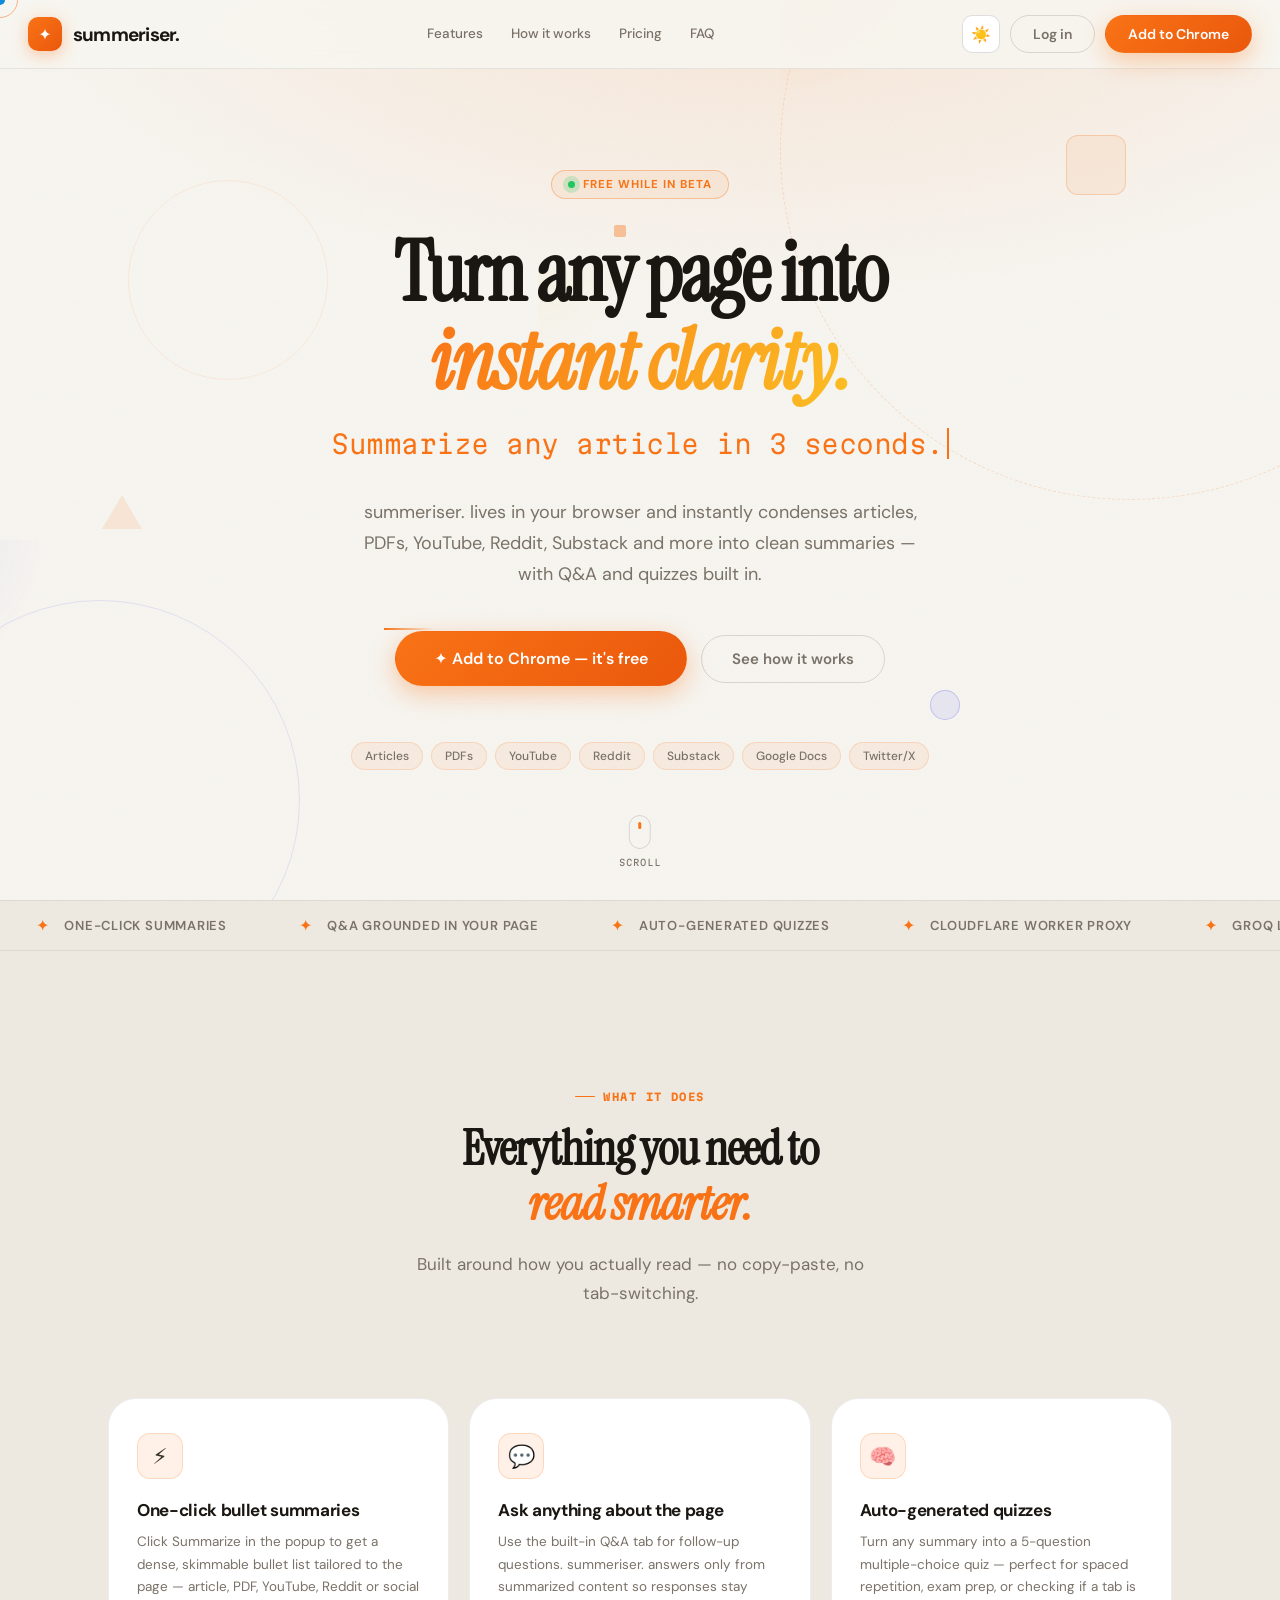
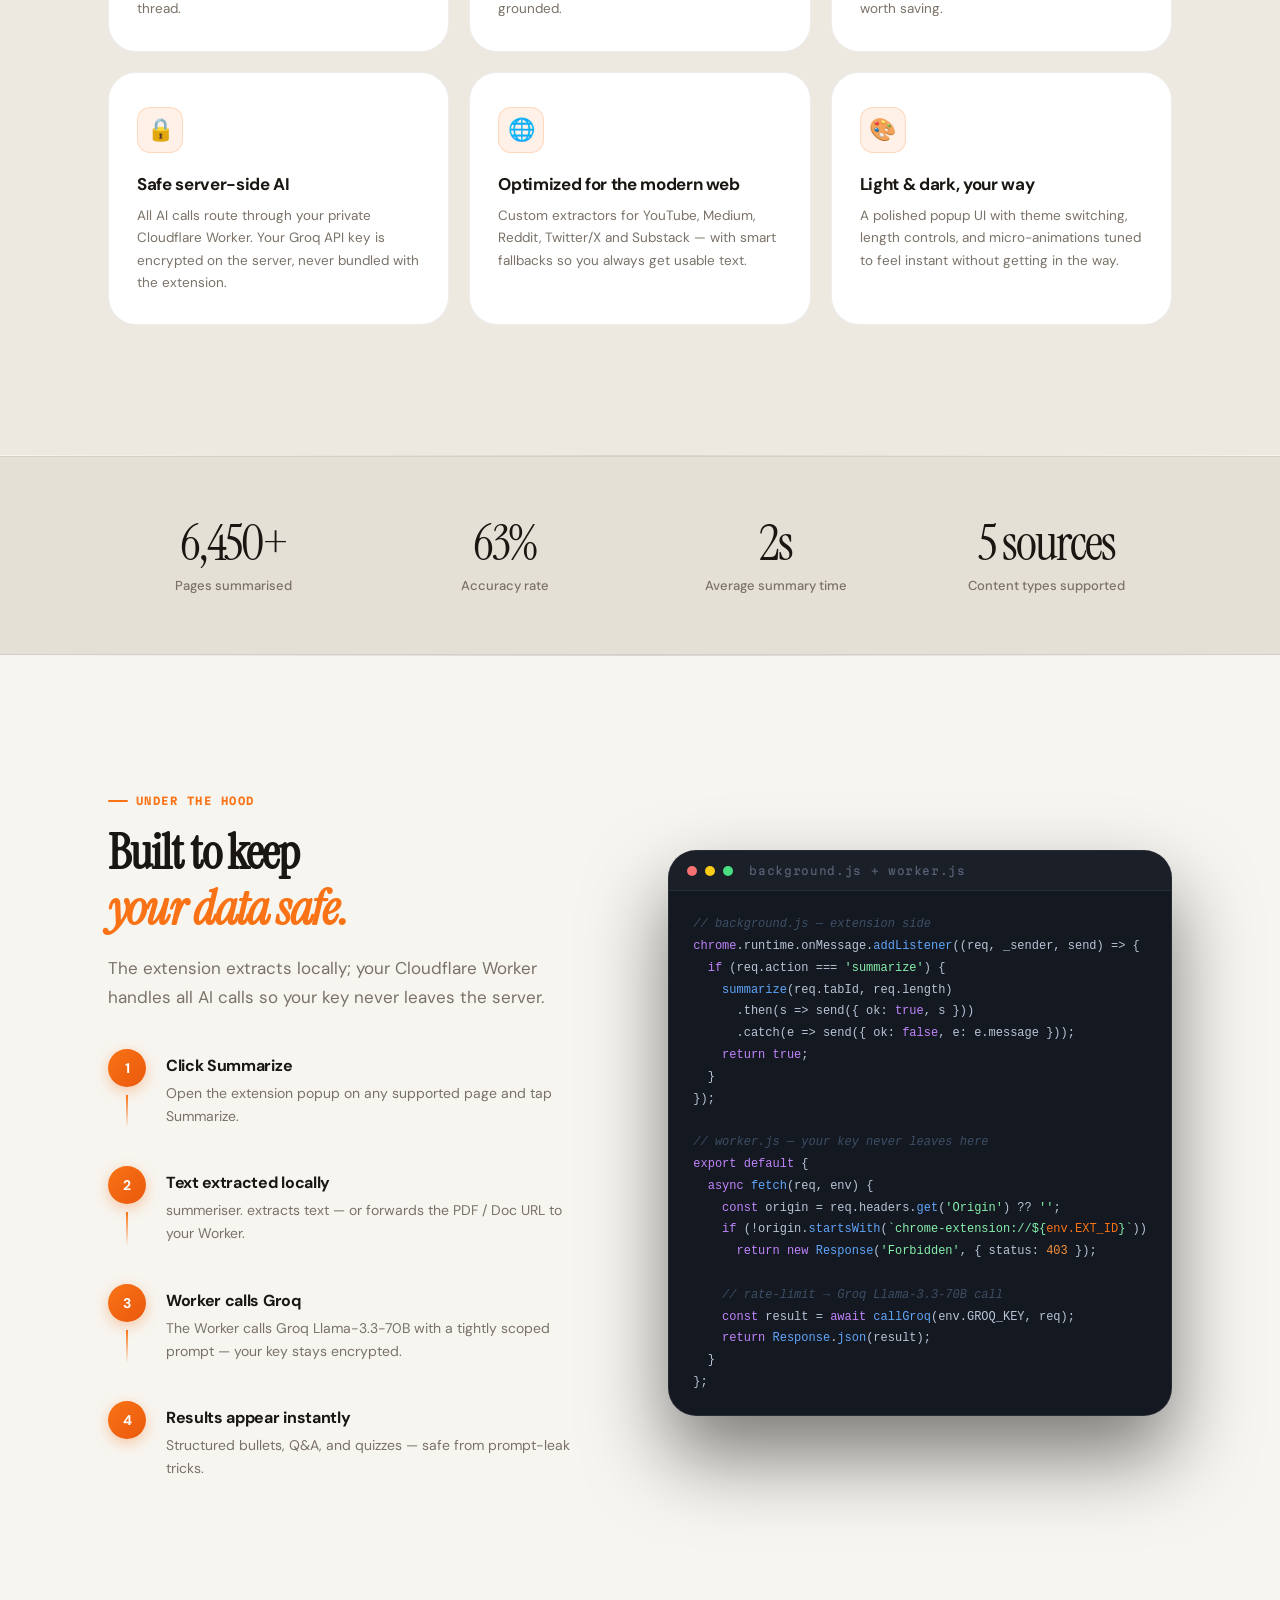
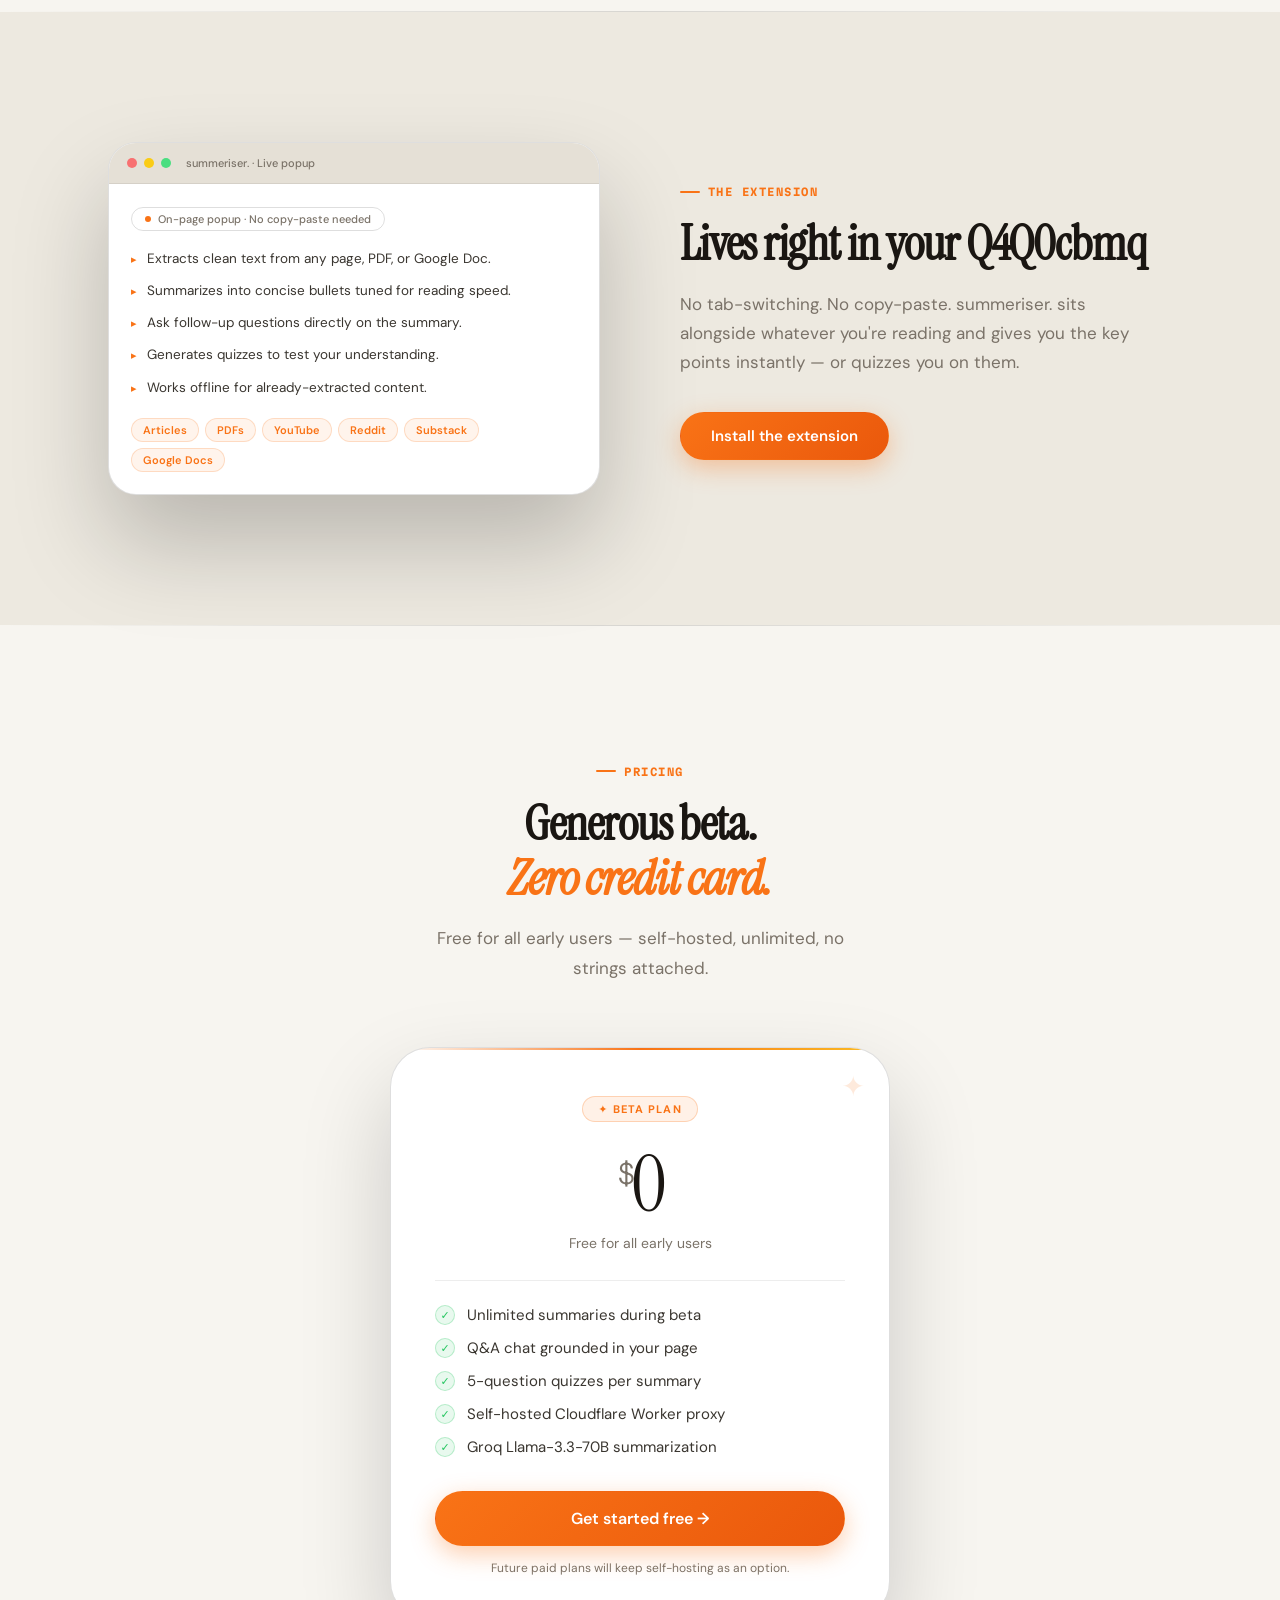
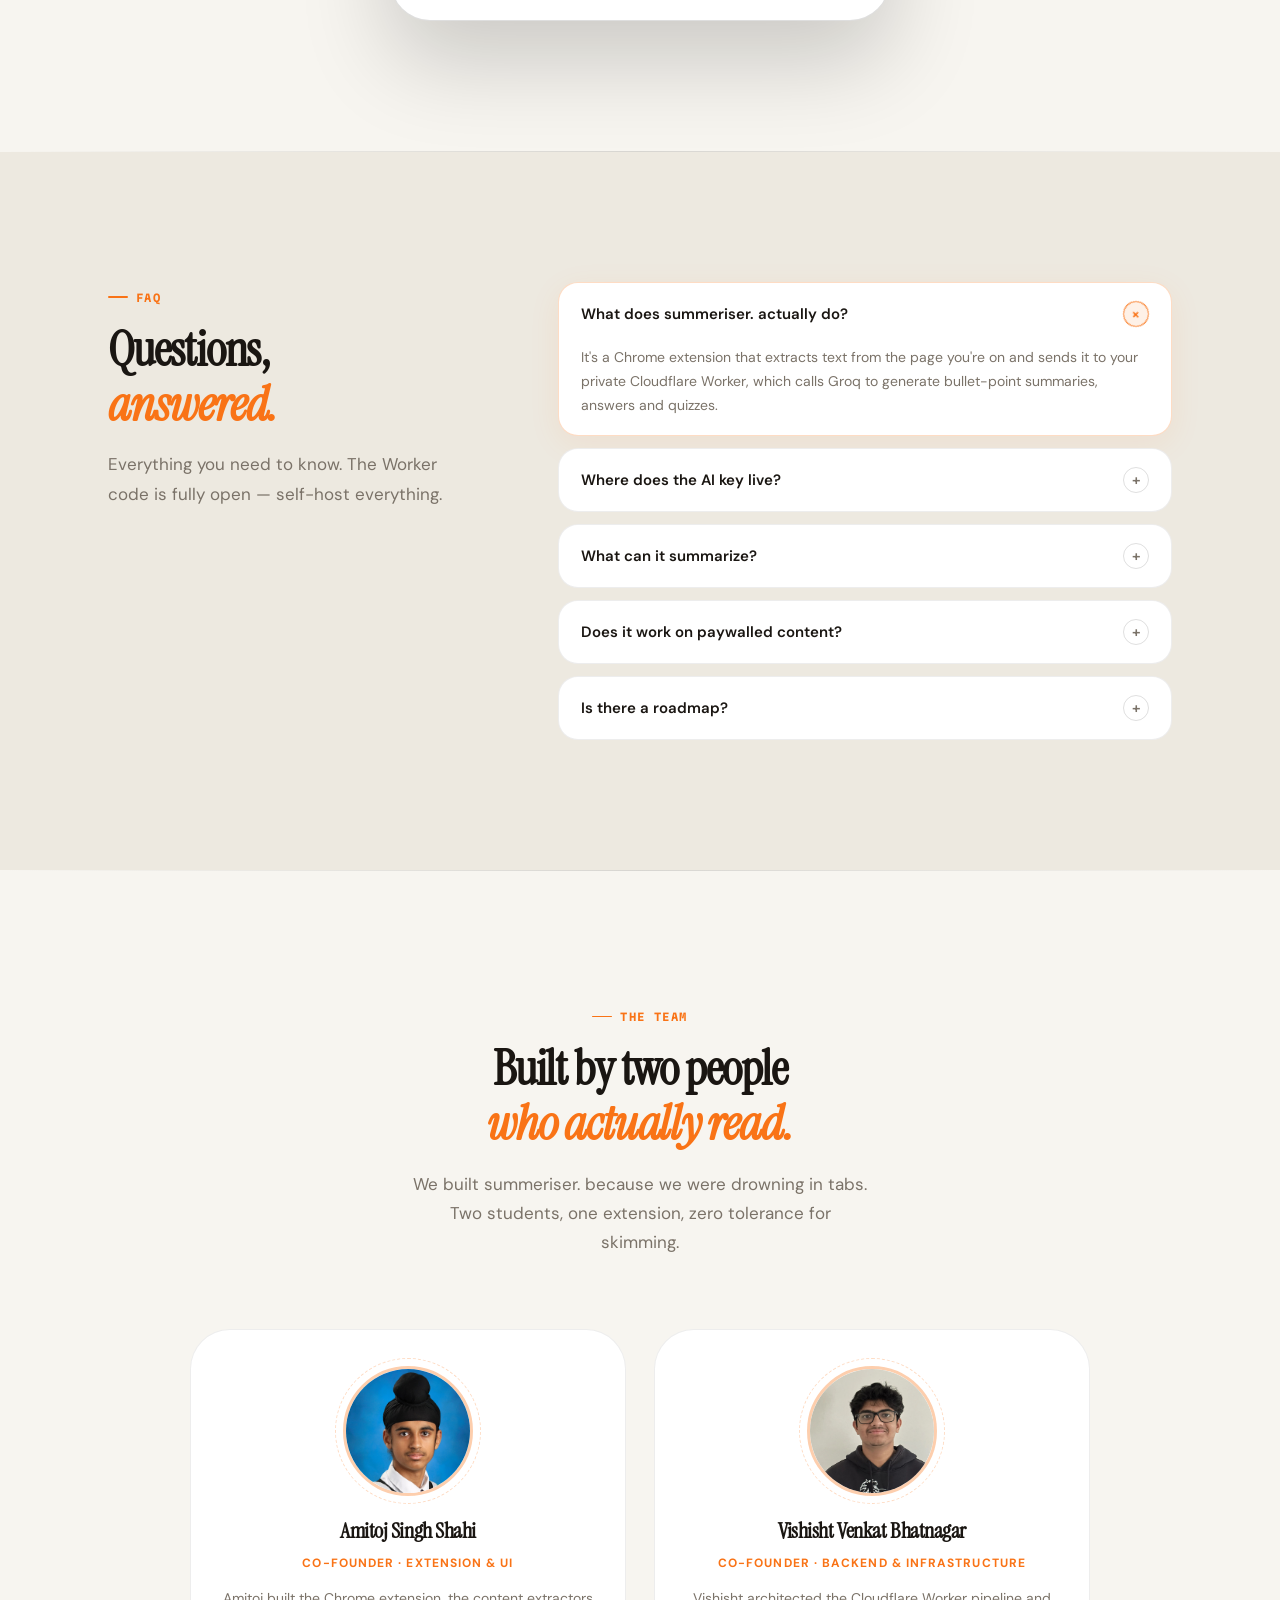
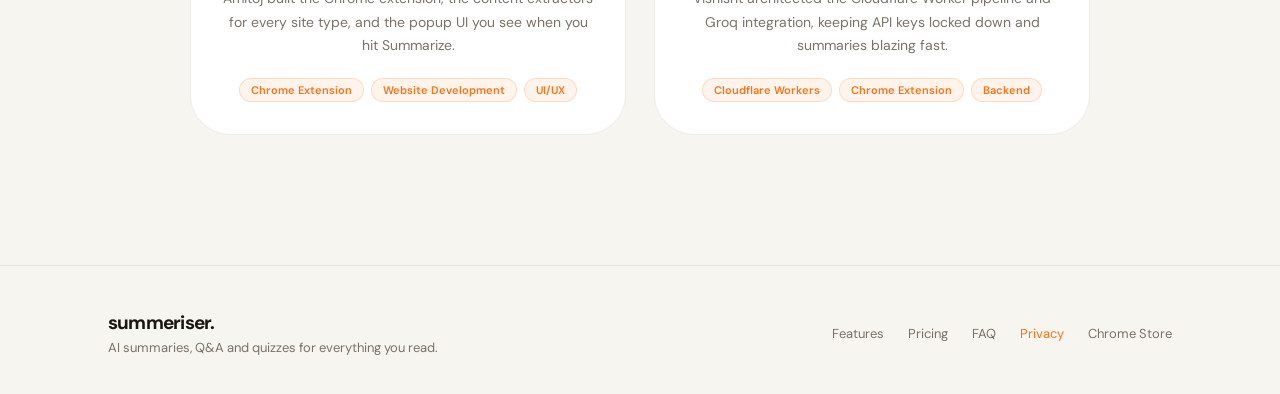
==== commit 39687112: "Rename index (5).html to index.html" ====
--- a/index.html
+++ b/index.html
@@ -1243,6 +1243,7 @@
       <a href="#features">Features</a>
       <a href="#pricing">Pricing</a>
       <a href="#faq">FAQ</a>
+      <a href="privacy.html" style="color:var(--acc)">Privacy</a>
       <a href="https://chrome.google.com/webstore" target="_blank" rel="noreferrer">Chrome Store</a>
     </div>
   </div>
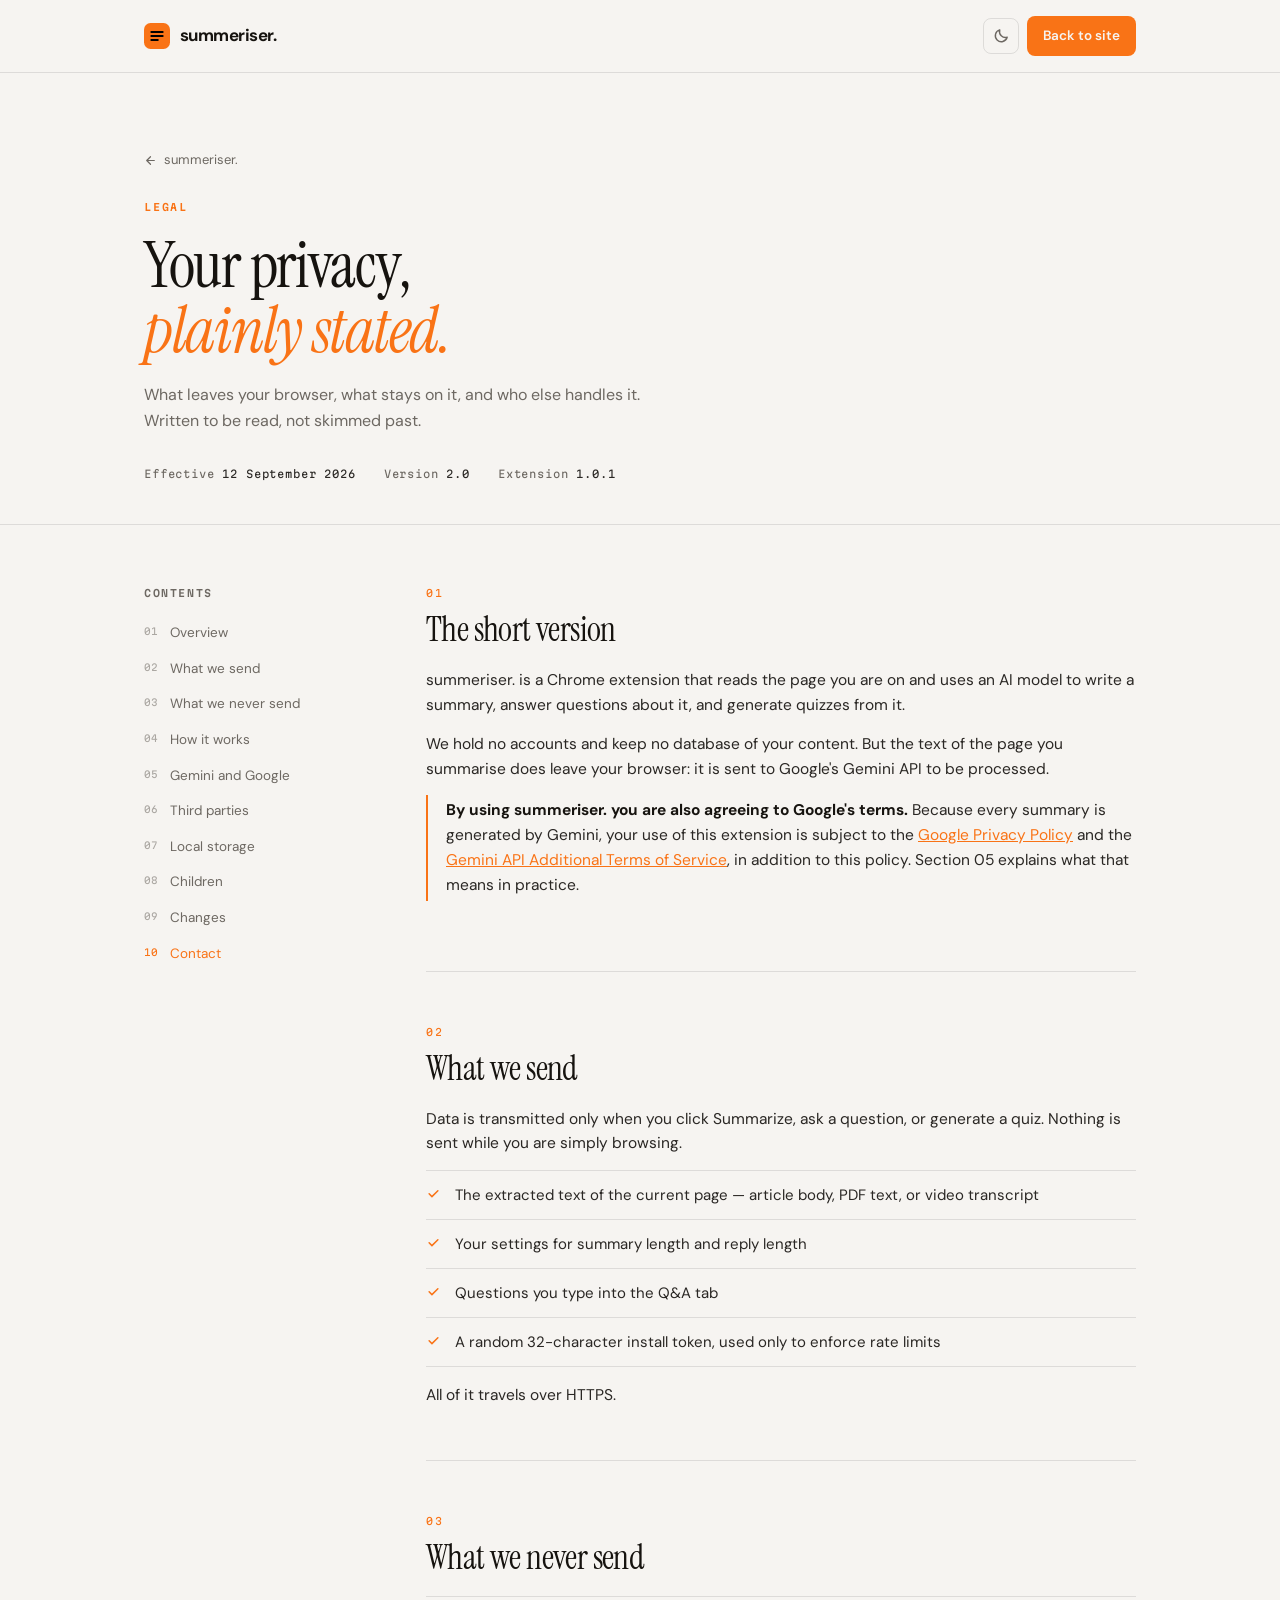
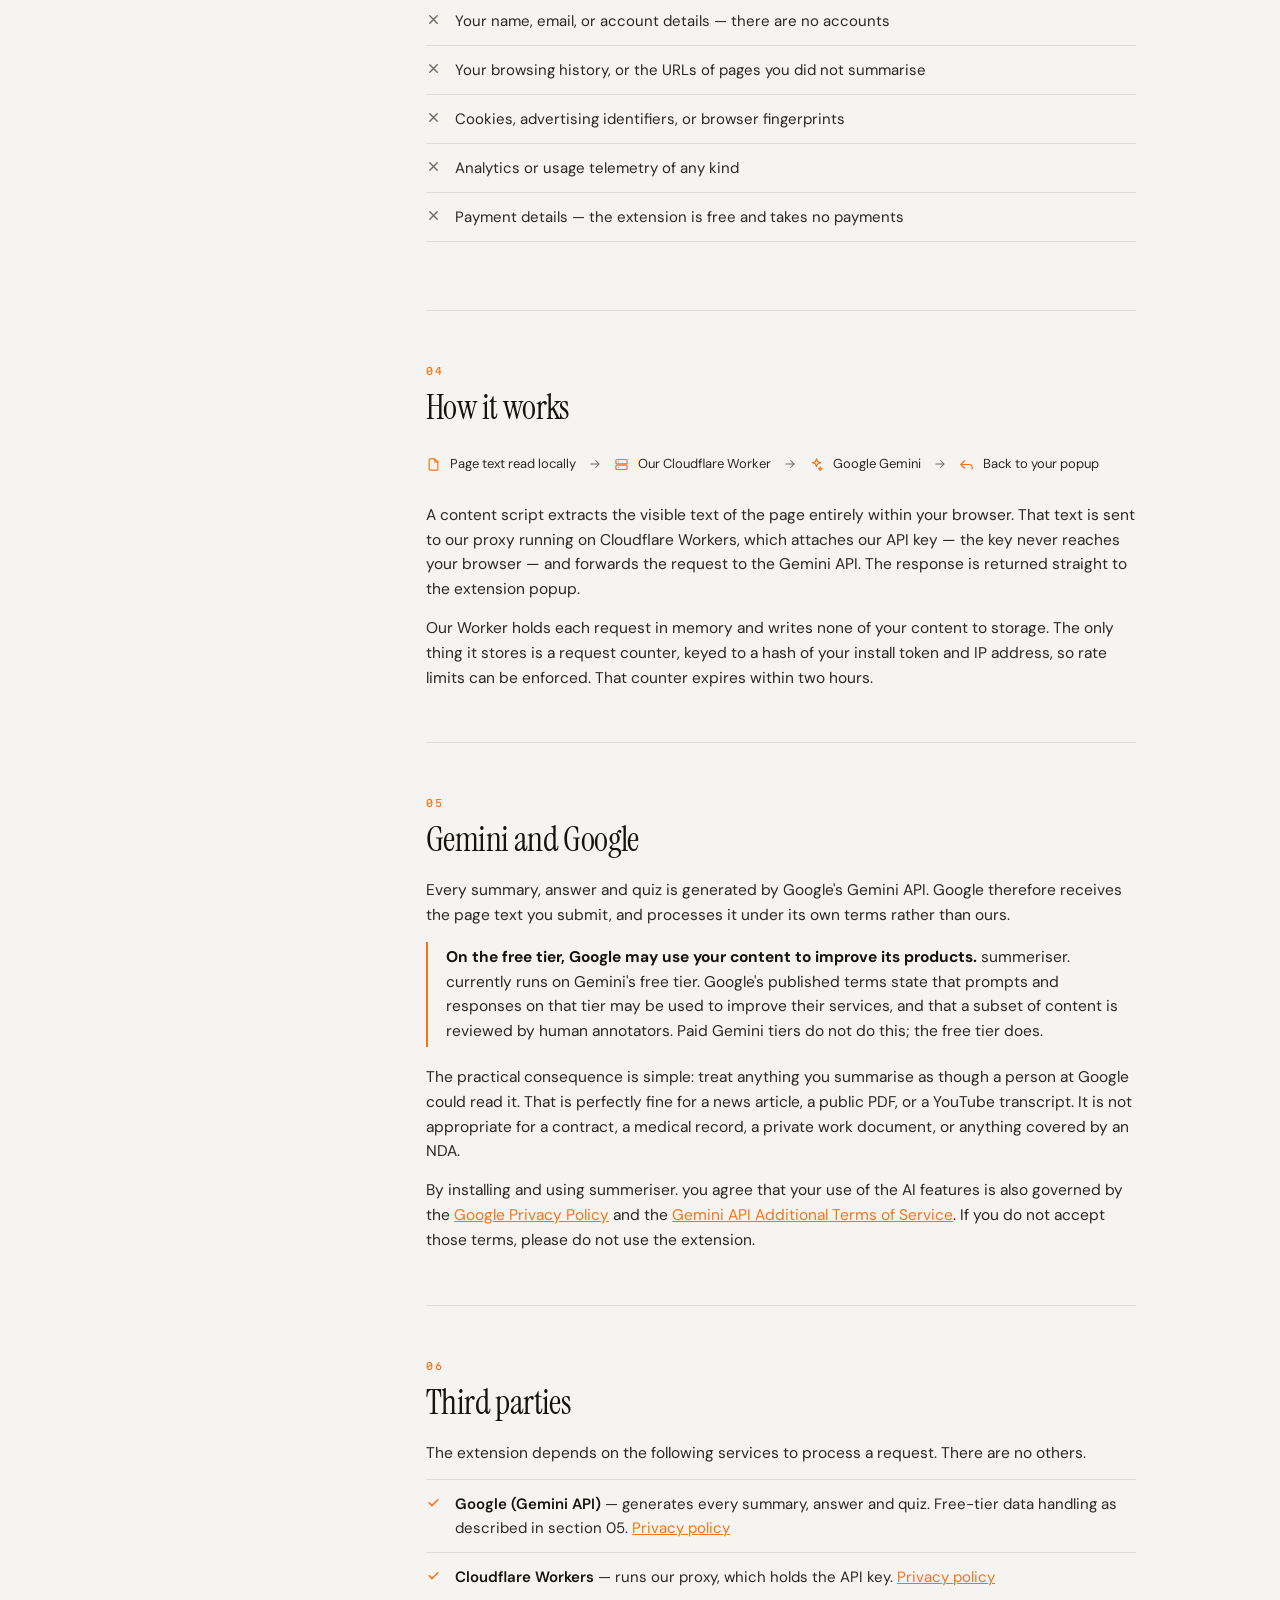
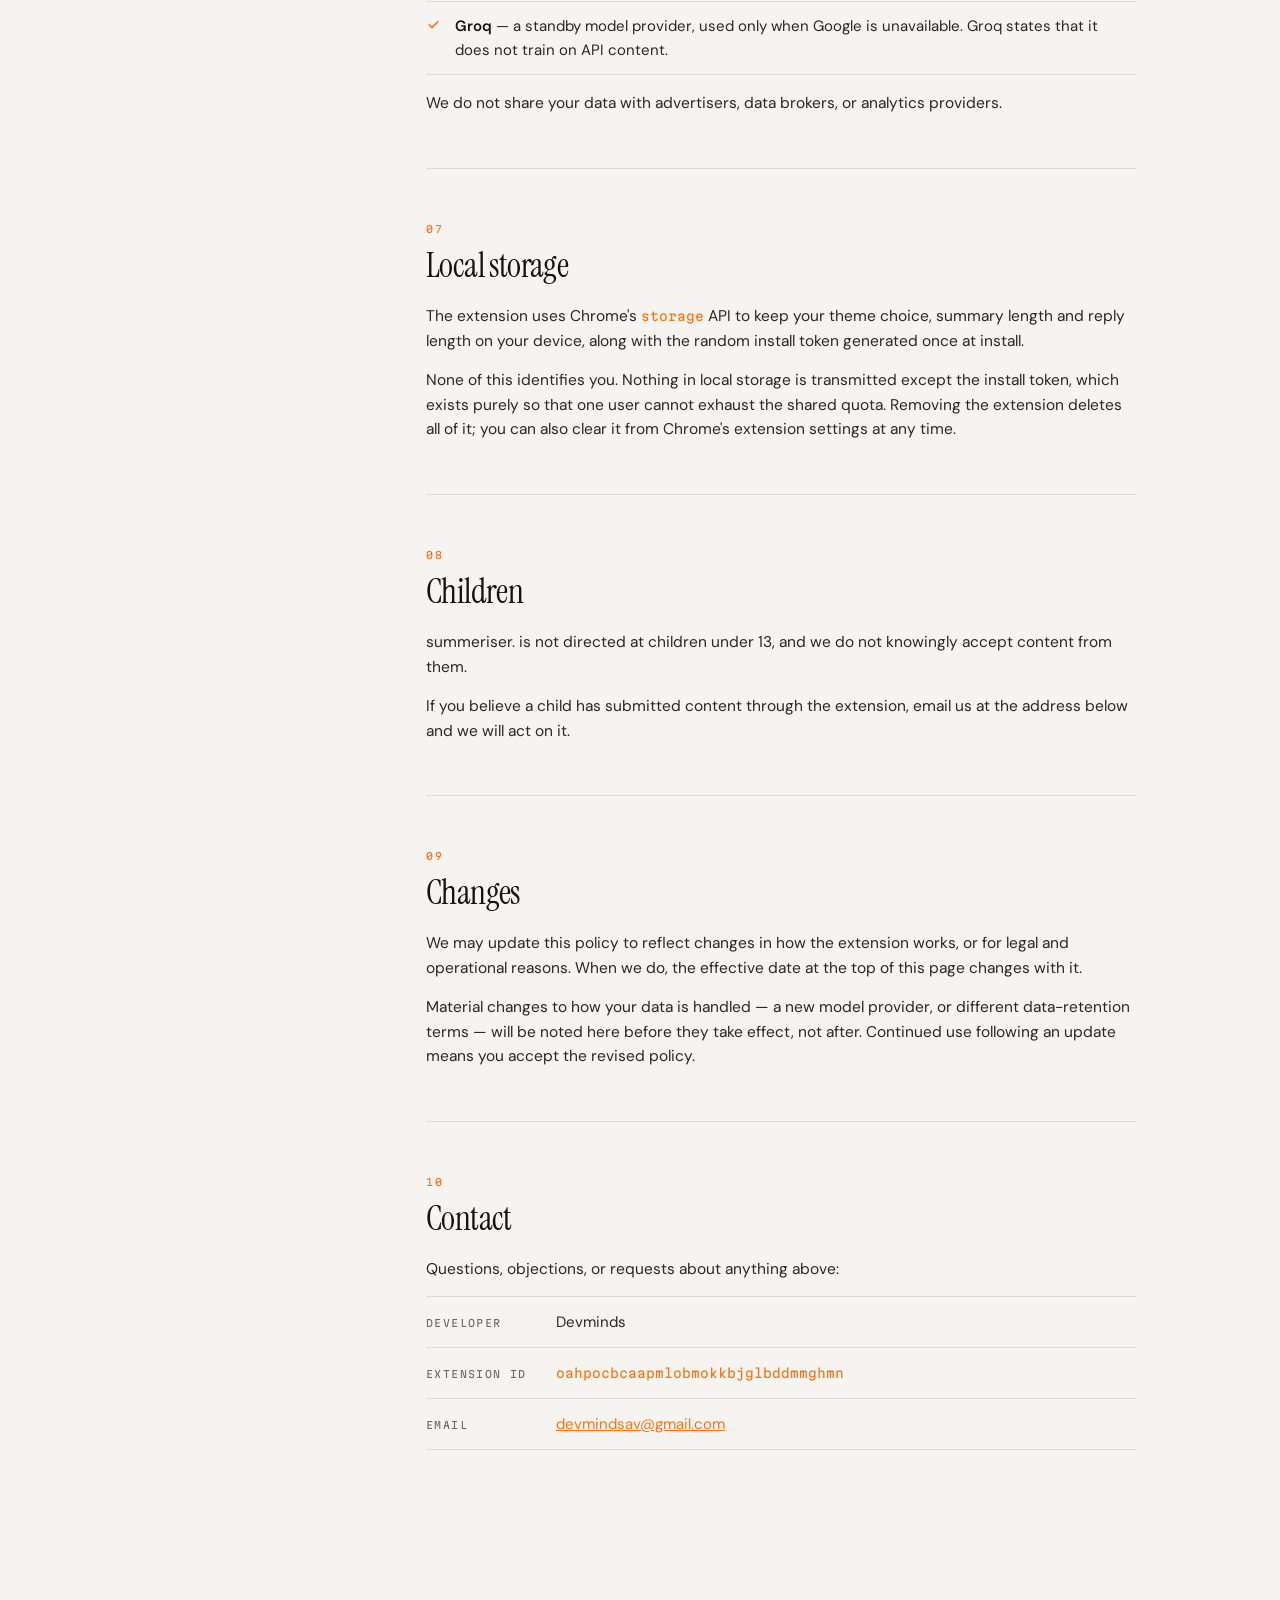
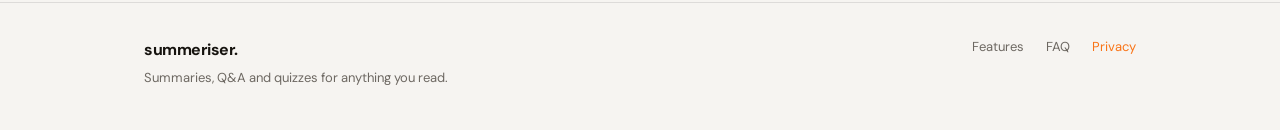
==== commit a95643e1: "Update index.html" ====
--- a/index.html
+++ b/index.html
@@ -1,1447 +1,394 @@
 <!DOCTYPE html>
 <html lang="en" data-theme="dark">
 <head>
-
 <meta charset="UTF-8"/>
 <meta name="viewport" content="width=device-width,initial-scale=1.0"/>
-<title>summeriser. — AI summaries for anything you read</title>
-<link rel="icon" href="data:image/svg+xml,<svg xmlns=%22http://www.w3.org/2000/svg%22 viewBox=%220 0 100 100%22><text y=%22.9em%22 font-size=%2290%22>✦</text></svg>">
+<title>Privacy Policy — summeriser.</title>
+<meta name="description" content="What summeriser. sends, what it keeps, and who else sees it."/>
+<link rel="icon" href="data:image/svg+xml,<svg xmlns='http://www.w3.org/2000/svg' viewBox='0 0 32 32'><rect width='32' height='32' rx='8' fill='%23f97316'/><path d='M9 11h14M9 16h14M9 21h8' stroke='%23000' stroke-width='2.4' stroke-linecap='round'/></svg>">
 <link rel="preconnect" href="https://fonts.googleapis.com"/>
 <link rel="preconnect" href="https://fonts.gstatic.com" crossorigin/>
-<link href="https://fonts.googleapis.com/css2?family=DM+Sans:ital,opsz,wght@0,9..40,300;0,9..40,400;0,9..40,500;0,9..40,700;1,9..40,300&family=Instrument+Serif:ital@0;1&family=Martian+Mono:wght@300;400;700&display=swap" rel="stylesheet"/>
+<link href="https://fonts.googleapis.com/css2?family=DM+Sans:opsz,wght@9..40,400;9..40,500;9..40,700&family=Instrument+Serif:ital@0;1&family=Martian+Mono:wght@400;600&display=swap" rel="stylesheet"/>
 <style>
-
-
-/* ───────────────────────── RESET */
 *,*::before,*::after{box-sizing:border-box;margin:0;padding:0}
 
-/* ───────────────────────── TOKENS */
 :root{
-  --acc:#f97316;--acc2:#ea580c;--acc3:#fbbf24;
-  --glow:rgba(249,115,22,.35);
-  --r-lg:20px;--r-xl:28px;--r-2xl:40px;
-  --ease:cubic-bezier(.16,1,.3,1);
-}
-[data-theme=dark]{
-  --bg:#04070f;--bg2:#080d1a;--bg3:#0c1220;
-  --card:#0d1526;--border:rgba(148,163,184,.12);
-  --bhi:rgba(148,163,184,.24);
-  --tx:#dde4f0;--mu:#7a889c;--hd:#f0f4fa;
-  --hbg:rgba(4,7,15,.88);
-  --herograd:radial-gradient(ellipse 110% 70% at 60% -5%,rgba(249,115,22,.2) 0%,transparent 55%),
-             radial-gradient(ellipse 70% 50% at 10% 80%,rgba(99,102,241,.12) 0%,transparent 50%),#04070f;
+  --acc:#f97316;
+  --acc-dim:rgba(249,115,22,.38);
+  --bg:#08080a;
+  --line:rgba(255,255,255,.09);
+  --tx:#d8d8dc;
+  --mu:#83838d;
+  --hd:#fafafa;
+  --ease:cubic-bezier(.2,.8,.3,1);
 }
 [data-theme=light]{
-  --bg:#f7f5f0;--bg2:#ede9e0;--bg3:#e5e0d6;
-  --card:#ffffff;--border:rgba(0,0,0,.07);
-  --bhi:rgba(0,0,0,.13);
-  --tx:#3a3630;--mu:#7a7268;--hd:#1a1612;
-  --hbg:rgba(247,245,240,.9);
-  --herograd:radial-gradient(ellipse 110% 70% at 60% -5%,rgba(249,115,22,.13) 0%,transparent 55%),#f7f5f0;
-}
-
-/* ───────────────────────── BASE */
+  --bg:#f6f4f1;
+  --line:rgba(0,0,0,.1);
+  --tx:#2a2724;--mu:#6d6862;--hd:#16130f;
+}
+
 html{scroll-behavior:smooth}
 body{
   font-family:"DM Sans",system-ui,sans-serif;
   background:var(--bg);color:var(--tx);
-  min-height:100vh;overflow-x:hidden;
-  transition:background .5s,color .5s;
-  cursor:none;
-}
-
-/* ───────────────────────── CUSTOM CURSOR */
-#cursor{
-  position:fixed;width:10px;height:10px;
-  background:var(--acc);border-radius:50%;
-  pointer-events:none;z-index:9999;
-  transform:translate(-50%,-50%);
-  transition:transform .1s,width .25s var(--ease),height .25s var(--ease),opacity .25s;
-  mix-blend-mode:exclusion;
-}
-#cursor-ring{
-  position:fixed;width:36px;height:36px;
-  border:1.5px solid rgba(249,115,22,.5);
-  border-radius:50%;pointer-events:none;z-index:9998;
-  transform:translate(-50%,-50%);
-  transition:transform .18s var(--ease),width .3s var(--ease),height .3s var(--ease),opacity .3s,border-color .3s;
-}
-body:has(a:hover) #cursor-ring,
-body:has(button:hover) #cursor-ring{width:52px;height:52px;border-color:var(--acc)}
-
-/* ───────────────────────── NOISE OVERLAY */
-#noise{
-  position:fixed;inset:0;pointer-events:none;z-index:1;
-  opacity:.025;
-  background-image:url("data:image/svg+xml,%3Csvg viewBox='0 0 256 256' xmlns='http://www.w3.org/2000/svg'%3E%3Cfilter id='n'%3E%3CfeTurbulence type='fractalNoise' baseFrequency='0.9' numOctaves='4' stitchTiles='stitch'/%3E%3C/filter%3E%3Crect width='100%25' height='100%25' filter='url(%23n)'/%3E%3C/svg%3E");
-  background-size:200px 200px;
-  animation:noise-shift 8s steps(2) infinite;
-}
-@keyframes noise-shift{
-  0%{background-position:0 0}25%{background-position:-30px 15px}
-  50%{background-position:10px -20px}75%{background-position:-15px 25px}
-}
-[data-theme=light] #noise{opacity:.04}
-
-/* ───────────────────────── CONTAINER */
-.wrap{width:100%;max-width:1120px;margin:0 auto;padding:0 28px}
-
-/* ───────────────────────── HEADER */
-.hdr{
-  position:fixed;top:0;left:0;right:0;z-index:200;
-  backdrop-filter:blur(24px) saturate(160%);
-  background:var(--hbg);
-  border-bottom:1px solid var(--border);
-  transition:background .5s,border-color .5s,box-shadow .3s;
-}
-.hdr.scrolled{box-shadow:0 6px 32px rgba(0,0,0,.22)}
-.hdr-in{
-  display:flex;align-items:center;justify-content:space-between;
-  padding:15px 28px;gap:20px;
-}
-.brand{display:flex;align-items:center;gap:11px;text-decoration:none}
-.brand-glyph{
-  width:34px;height:34px;border-radius:10px;
-  background:linear-gradient(135deg,var(--acc),var(--acc2));
-  display:flex;align-items:center;justify-content:center;
-  font-size:16px;color:#fff;
-  box-shadow:0 4px 16px var(--glow);
-  transition:transform .3s var(--ease),box-shadow .3s;
-  animation:glyph-spin 6s linear infinite;
-}
-@keyframes glyph-spin{
-  0%,90%{transform:rotate(0deg)}95%{transform:rotate(15deg)}100%{transform:rotate(0deg)}
-}
-.brand:hover .brand-glyph{transform:scale(1.12);box-shadow:0 8px 28px var(--glow)}
-.brand-name{font-size:19px;font-weight:700;letter-spacing:-.04em;color:var(--hd);transition:color .5s}
-.nav{display:flex;align-items:center;gap:28px}
-.nav-a{
-  font-size:13.5px;font-weight:500;text-decoration:none;color:var(--mu);
-  position:relative;padding-bottom:2px;transition:color .2s;
-}
-.nav-a::after{
-  content:"";position:absolute;left:0;bottom:0;
-  width:0;height:1.5px;background:var(--acc);border-radius:2px;
-  transition:width .25s var(--ease);
-}
-.nav-a:hover{color:var(--hd)}
-.nav-a:hover::after{width:100%}
-.hdr-r{display:flex;align-items:center;gap:10px}
-
-/* ───────────────────────── THEME TOGGLE */
-.thm-btn{
-  width:38px;height:38px;border-radius:10px;border:1px solid var(--bhi);
-  background:var(--card);cursor:none;
-  display:flex;align-items:center;justify-content:center;font-size:16px;
-  transition:background .5s,border-color .5s,transform .25s var(--ease);
-}
-.thm-btn:hover{transform:rotate(25deg) scale(1.1)}
-
-/* ───────────────────────── BUTTONS */
-.btn{
-  border-radius:99px;border:1px solid transparent;
-  font-size:14px;font-weight:600;font-family:inherit;
-  padding:9px 22px;cursor:none;text-decoration:none;
-  display:inline-flex;align-items:center;justify-content:center;gap:7px;
-  transition:transform .22s var(--ease),box-shadow .22s,background .22s,border-color .22s,color .22s;
-  white-space:nowrap;position:relative;overflow:hidden;
-}
-.btn::after{
-  content:"";position:absolute;inset:0;background:white;opacity:0;
-  transform:scale(0);border-radius:inherit;
-  transition:transform .4s var(--ease),opacity .4s;
-}
-.btn:hover::after{transform:scale(1.5);opacity:.06}
-.btn-p{
-  background:linear-gradient(135deg,var(--acc),var(--acc2));
-  color:#fff;box-shadow:0 8px 24px var(--glow);
-}
-.btn-p:hover{transform:translateY(-2px) scale(1.02);box-shadow:0 16px 36px var(--glow)}
-.btn-g{background:transparent;color:var(--mu);border-color:var(--bhi)}
-.btn-g:hover{color:var(--hd);border-color:var(--tx);transform:translateY(-1px)}
-.btn-lg{padding:13px 30px;font-size:15px}
-.btn-xl{padding:16px 38px;font-size:16px}
-
-/* ───────────────────────── CANVAS */
-#particle-canvas{
-  position:fixed;inset:0;pointer-events:none;z-index:0;opacity:.6;
-}
-
-/* ───────────────────────── HERO */
-.hero{
-  min-height:100vh;display:flex;align-items:center;
-  background:var(--herograd);
-  padding:130px 0 90px;
-  position:relative;overflow:hidden;
-  transition:background .5s;
-}
-
-/* SVG morphing shapes */
-.shape-bg{position:absolute;inset:0;pointer-events:none;overflow:hidden}
-.morph-1,.morph-2,.morph-3{position:absolute}
-.morph-1{top:-100px;right:-80px;width:580px;height:580px;opacity:.55}
-.morph-2{bottom:-60px;left:-100px;width:420px;height:420px;opacity:.4}
-.morph-3{top:30%;left:42%;width:260px;height:260px;opacity:.3}
-
-/* Spinning ring decorations */
-.deco-ring{
-  position:absolute;border-radius:50%;border:1px solid rgba(249,115,22,.2);
-  pointer-events:none;
-}
-.deco-ring-1{
-  width:700px;height:700px;top:-200px;right:-200px;
-  animation:ring-spin 25s linear infinite;
-  border-style:dashed;
-}
-.deco-ring-2{
-  width:400px;height:400px;bottom:-100px;left:-100px;
-  animation:ring-spin 18s linear infinite reverse;
-  border-color:rgba(99,102,241,.15);
-}
-.deco-ring-3{
-  width:200px;height:200px;top:20%;left:10%;
-  animation:ring-spin 12s linear infinite;
-  border-color:rgba(249,115,22,.1);
-}
-@keyframes ring-spin{from{transform:rotate(0deg)}to{transform:rotate(360deg)}}
-
-/* Floating geometric shapes */
-.geo{position:absolute;pointer-events:none}
-.geo-1{
-  top:15%;right:12%;
-  width:60px;height:60px;
-  background:rgba(249,115,22,.08);
-  border:1px solid rgba(249,115,22,.25);
-  border-radius:12px;
-  animation:geo-float 7s var(--ease) infinite alternate, geo-rotate-slow 15s linear infinite;
-}
-.geo-2{
-  bottom:20%;right:25%;
-  width:30px;height:30px;
-  background:rgba(99,102,241,.1);
-  border:1px solid rgba(99,102,241,.3);
-  border-radius:50%;
-  animation:geo-float 5s var(--ease) infinite alternate-reverse;
-  animation-delay:-2s;
-}
-.geo-3{
-  top:55%;left:8%;
-  width:0;height:0;
-  border-left:20px solid transparent;
-  border-right:20px solid transparent;
-  border-bottom:34px solid rgba(249,115,22,.12);
-  animation:geo-float 9s var(--ease) infinite alternate;
-  animation-delay:-4s;
-}
-.geo-4{
-  top:25%;left:48%;
-  width:12px;height:12px;
-  background:var(--acc);border-radius:2px;
-  opacity:.4;
-  animation:geo-float 4s var(--ease) infinite alternate,geo-rotate-slow 8s linear infinite;
-  animation-delay:-1s;
-}
-.geo-5{
-  bottom:30%;left:30%;
-  width:50px;height:2px;
-  background:linear-gradient(90deg,var(--acc),transparent);
-  animation:geo-float 6s var(--ease) infinite alternate;
-  animation-delay:-3s;
-}
-@keyframes geo-float{
-  from{transform:translateY(0) translateX(0)}
-  to{transform:translateY(-24px) translateX(8px)}
-}
-@keyframes geo-rotate-slow{
-  from{transform:rotate(0deg)}to{transform:rotate(360deg)}
-}
-
-.hero-in{position:relative;z-index:2;text-align:center;max-width:860px;margin:0 auto}
-
-/* ── BADGE */
-.h-badge{
-  display:inline-flex;align-items:center;gap:8px;
-  padding:6px 16px;border-radius:99px;
-  border:1px solid rgba(249,115,22,.35);
-  background:rgba(249,115,22,.07);
-  font-size:11.5px;font-weight:700;letter-spacing:.09em;text-transform:uppercase;
-  color:var(--acc);margin-bottom:30px;
-  animation:badge-glow 3s ease-in-out infinite alternate;
-}
-@keyframes badge-glow{
-  from{box-shadow:0 0 0 rgba(249,115,22,0)}
-  to{box-shadow:0 0 24px rgba(249,115,22,.25)}
-}
-.pulse{
-  width:7px;height:7px;border-radius:50%;background:#22c55e;
-  box-shadow:0 0 0 5px rgba(34,197,94,.2);
-  animation:pulse-ring 2s ease-in-out infinite;
-}
-@keyframes pulse-ring{
-  0%,100%{box-shadow:0 0 0 5px rgba(34,197,94,.2)}
-  50%{box-shadow:0 0 0 9px rgba(34,197,94,.05)}
-}
-
-/* ── HERO HEADLINE */
-.hero-h1{
-  font-family:"Instrument Serif",Georgia,serif;
-  font-size:clamp(3rem,6.5vw,6rem);
-  line-height:1.06;letter-spacing:-.025em;
-  color:var(--hd);margin-bottom:10px;
-  transition:color .5s;
-}
-.hero-h1 em{
-  font-style:italic;
-  background:linear-gradient(120deg,var(--acc),var(--acc3));
-  -webkit-background-clip:text;background-clip:text;color:transparent;
-}
-/* typewriter line */
-.typewriter-wrap{
+  min-height:100vh;line-height:1.6;
+  -webkit-font-smoothing:antialiased;
+}
+.wrap{width:100%;max-width:1040px;margin:0 auto;padding:0 24px}
+
+/* ── header ───────────────────────────── */
+.hdr{position:sticky;top:0;z-index:50;background:var(--bg);border-bottom:1px solid var(--line)}
+.hdr-in{display:flex;align-items:center;justify-content:space-between;gap:16px;padding:16px 24px;max-width:1040px;margin:0 auto}
+.brand{display:flex;align-items:center;gap:10px;text-decoration:none;color:var(--hd)}
+.brand span{font-size:17px;font-weight:700;letter-spacing:-.03em}
+.hdr-r{display:flex;align-items:center;gap:8px}
+.icon-btn{
+  width:36px;height:36px;border-radius:8px;
+  border:1px solid var(--line);background:transparent;color:var(--mu);
+  cursor:pointer;display:grid;place-items:center;
+  transition:color .2s,border-color .2s;
+}
+.icon-btn:hover{color:var(--acc);border-color:var(--acc-dim)}
+[data-theme=dark] .ico-sun{display:block}
+[data-theme=dark] .ico-moon{display:none}
+[data-theme=light] .ico-sun{display:none}
+[data-theme=light] .ico-moon{display:block}
+.link-btn{
+  font-size:13.5px;font-weight:600;text-decoration:none;
+  color:var(--bg);background:var(--acc);
+  padding:9px 16px;border-radius:8px;transition:opacity .2s;
+}
+.link-btn:hover{opacity:.85}
+
+/* ── masthead ─────────────────────────── */
+.mast{padding:76px 0 42px;border-bottom:1px solid var(--line)}
+.back{
+  display:inline-flex;align-items:center;gap:7px;
+  font-size:13px;color:var(--mu);text-decoration:none;margin-bottom:28px;
+  transition:color .2s;
+}
+.back:hover{color:var(--acc)}
+.back svg{transition:transform .2s var(--ease)}
+.back:hover svg{transform:translateX(-3px)}
+.eyebrow{
   font-family:"Martian Mono",monospace;
-  font-size:clamp(1.1rem,2.2vw,1.6rem);
-  font-weight:300;color:var(--acc);
-  letter-spacing:-.02em;
-  min-height:2.2em;
-  display:flex;align-items:center;justify-content:center;
-  margin-bottom:26px;
-}
-#typewriter{display:inline}
-#tw-cursor{
-  display:inline-block;width:2px;height:1.2em;
-  background:var(--acc);margin-left:3px;vertical-align:middle;
-  animation:blink .7s step-end infinite;
-}
-@keyframes blink{0%,100%{opacity:1}50%{opacity:0}}
-
-.hero-sub{
-  font-size:clamp(15px,1.8vw,18px);line-height:1.7;
-  color:var(--mu);max-width:560px;margin:0 auto 42px;
-  transition:color .5s;
-}
-.hero-acts{
-  display:flex;align-items:center;justify-content:center;
-  gap:14px;flex-wrap:wrap;margin-bottom:56px;
-}
-.scroll-hint{
-  font-size:12px;color:var(--mu);
-  display:flex;flex-direction:column;align-items:center;gap:8px;
-  animation:hint-bob 2.2s var(--ease) infinite;
-  position:absolute;bottom:32px;left:50%;transform:translateX(-50%);
-}
-@keyframes hint-bob{
-  0%,100%{transform:translateX(-50%) translateY(0)}
-  50%{transform:translateX(-50%) translateY(8px)}
-}
-.scroll-hint-mouse{
-  width:22px;height:34px;border-radius:11px;
-  border:1.5px solid var(--bhi);position:relative;
-}
-.scroll-hint-mouse::after{
-  content:"";position:absolute;
-  width:3px;height:7px;background:var(--acc);
-  border-radius:2px;top:6px;left:50%;transform:translateX(-50%);
-  animation:mouse-scroll 2s ease-in-out infinite;
-}
-@keyframes mouse-scroll{
-  0%,100%{opacity:1;transform:translateX(-50%) translateY(0)}
-  80%{opacity:0;transform:translateX(-50%) translateY(12px)}
-}
-
-/* ── HERO TAGS row */
-.hero-tags{
-  display:flex;align-items:center;justify-content:center;
-  gap:8px;flex-wrap:wrap;
-}
-.hero-tag{
-  font-size:12px;padding:5px 13px;border-radius:99px;
-  background:rgba(249,115,22,.07);border:1px solid rgba(249,115,22,.18);
-  color:var(--mu);font-weight:500;
-  transition:background .2s,color .2s,border-color .2s,transform .2s var(--ease);
-}
-.hero-tag:hover{
-  background:rgba(249,115,22,.15);color:var(--acc);
-  border-color:rgba(249,115,22,.4);transform:translateY(-3px);
-}
-
-/* ───────────────────────── MARQUEE */
-.marquee-wrap{
-  overflow:hidden;border-top:1px solid var(--border);border-bottom:1px solid var(--border);
-  padding:14px 0;background:var(--bg2);
-  transition:background .5s,border-color .5s;
-}
-.marquee-track{
-  display:flex;gap:0;
-  animation:marquee 28s linear infinite;
-  width:max-content;
-}
-.marquee-wrap:hover .marquee-track{animation-play-state:paused}
-.marquee-item{
-  display:flex;align-items:center;gap:14px;
-  padding:0 36px;
-  font-size:13px;font-weight:600;letter-spacing:.06em;text-transform:uppercase;
-  color:var(--mu);white-space:nowrap;
-  transition:color .5s;
-}
-.marquee-item .dot{color:var(--acc);font-size:16px}
-@keyframes marquee{from{transform:translateX(0)}to{transform:translateX(-50%)}}
-
-/* ───────────────────────── REVEAL SYSTEM */
-.r{opacity:0;transition:opacity .85s var(--ease),transform .85s var(--ease)}
-.r.up   {transform:translateY(50px)}
-.r.left {transform:translateX(-60px)}
-.r.right{transform:translateX(60px)}
-.r.down {transform:translateY(-40px)}
-.r.scale{transform:scale(.88)}
-.r.rot  {transform:rotate(-6deg) scale(.92)}
-.r.on{opacity:1;transform:none}
-.d1{transition-delay:.1s}.d2{transition-delay:.2s}.d3{transition-delay:.3s}
-.d4{transition-delay:.4s}.d5{transition-delay:.5s}.d6{transition-delay:.6s}
-
-/* ───────────────────────── SECTION ANATOMY */
-.sec{padding:130px 0;position:relative}
-.sec-lbl{
-  display:inline-flex;align-items:center;gap:8px;
-  font-family:"Martian Mono",monospace;
-  font-size:10.5px;font-weight:700;letter-spacing:.14em;
-  text-transform:uppercase;color:var(--acc);margin-bottom:18px;
-}
-.sec-lbl::before{
-  content:"";width:20px;height:1.5px;
-  background:var(--acc);border-radius:2px;
-}
-.sec-h{
-  font-family:"Instrument Serif",serif;
-  font-size:clamp(2rem,3.8vw,3.2rem);
-  line-height:1.14;letter-spacing:-.022em;
-  color:var(--hd);margin-bottom:18px;transition:color .5s;
-}
-.sec-h em{font-style:italic;color:var(--acc)}
-.sec-p{
-  font-size:17px;line-height:1.72;
-  color:var(--mu);max-width:460px;transition:color .5s;
-}
-
-/* ───────────────────────── FEATURES */
-.feat-bg{background:var(--bg2);transition:background .5s}
-.feat-hdr{text-align:center;max-width:660px;margin:0 auto 90px}
-.feat-hdr .sec-p{margin:0 auto}
-.feat-grid{
-  display:grid;
-  grid-template-columns:repeat(3,1fr);
-  gap:20px;
-}
-.fc{
-  background:var(--card);border:1px solid var(--border);
-  border-radius:var(--r-xl);padding:34px 28px 30px;
-  position:relative;overflow:hidden;
-  transition:background .5s,border-color .5s,transform .35s var(--ease),box-shadow .35s;
-}
-.fc::before{
-  content:"";position:absolute;inset:0;
-  background:linear-gradient(135deg,rgba(249,115,22,.05),transparent 55%);
-  opacity:0;transition:opacity .35s;
-}
-.fc:hover{transform:translateY(-8px) rotate(.4deg);box-shadow:0 28px 56px rgba(0,0,0,.2);border-color:rgba(249,115,22,.28)}
-.fc:hover::before{opacity:1}
-/* accent corner */
-.fc::after{
-  content:"";position:absolute;
-  top:-1px;right:-1px;
-  width:40px;height:40px;
-  background:linear-gradient(225deg,rgba(249,115,22,.25),transparent 60%);
-  border-radius:0 var(--r-xl) 0 0;
-  transition:width .35s var(--ease),height .35s var(--ease),opacity .35s;
-  opacity:0;
-}
-.fc:hover::after{width:80px;height:80px;opacity:1}
-
-.fi{
-  width:46px;height:46px;border-radius:13px;
-  background:rgba(249,115,22,.1);border:1px solid rgba(249,115,22,.2);
-  display:flex;align-items:center;justify-content:center;font-size:22px;
-  margin-bottom:20px;transition:transform .35s var(--ease),background .35s;
-}
-.fc:hover .fi{transform:scale(1.12) rotate(-8deg);background:rgba(249,115,22,.18)}
-.fc h3{font-size:17px;font-weight:700;letter-spacing:-.02em;color:var(--hd);margin-bottom:10px;transition:color .5s}
-.fc p{font-size:13.5px;line-height:1.66;color:var(--mu);transition:color .5s}
-
-/* ───────────────────────── COUNTER STRIP */
-.counter-strip{
-  background:var(--bg3);
-  border-top:1px solid var(--border);border-bottom:1px solid var(--border);
-  padding:60px 0;transition:background .5s,border-color .5s;
-}
-.cs-grid{display:grid;grid-template-columns:repeat(4,1fr);gap:20px;text-align:center}
-.cs-num{
-  font-family:"Instrument Serif",serif;
-  font-size:clamp(2.4rem,4vw,3.8rem);
-  font-weight:400;color:var(--hd);
-  letter-spacing:-.04em;line-height:1;
-  margin-bottom:8px;transition:color .5s;
-}
-.cs-lbl{font-size:13px;color:var(--mu);font-weight:500;transition:color .5s}
-
-/* ───────────────────────── HOW IT WORKS */
-.hiw-grid{display:grid;grid-template-columns:1fr 1fr;gap:90px;align-items:center}
-.steps{display:flex;flex-direction:column;gap:0;margin-top:36px}
-.step{display:flex;gap:20px;padding-bottom:38px;position:relative}
-.step:last-child{padding-bottom:0}
-.step-l{display:flex;flex-direction:column;align-items:center;flex-shrink:0}
-.step-n{
-  width:38px;height:38px;border-radius:50%;
-  background:linear-gradient(135deg,var(--acc),var(--acc2));
-  color:#fff;font-size:14px;font-weight:700;
-  display:flex;align-items:center;justify-content:center;
-  box-shadow:0 4px 14px var(--glow);flex-shrink:0;
-  transition:transform .3s var(--ease);
-}
-.step:hover .step-n{transform:scale(1.15) rotate(-5deg)}
-.step-conn{width:1.5px;flex:1;background:linear-gradient(to bottom,var(--acc),transparent);margin-top:8px;min-height:20px}
-.step:last-child .step-conn{display:none}
-.step-c{padding-top:6px}
-.step-c h4{font-size:16px;font-weight:700;letter-spacing:-.02em;color:var(--hd);margin-bottom:6px;transition:color .5s}
-.step-c p{font-size:14px;line-height:1.66;color:var(--mu);transition:color .5s}
-
-/* ── CODE CARD */
-.code-card{
-  background:#06090f;border:1px solid rgba(148,163,184,.14);
-  border-radius:var(--r-xl);overflow:hidden;
-  box-shadow:0 40px 80px rgba(0,0,0,.5);
-  transition:transform .4s var(--ease);
-}
-[data-theme=light] .code-card{background:#141820}
-.code-card:hover{transform:translateY(-6px) rotate(-.5deg)}
-.cc-bar{
-  display:flex;align-items:center;gap:8px;
-  padding:13px 18px;border-bottom:1px solid rgba(148,163,184,.1);
-  background:rgba(255,255,255,.03);
-}
-.cc-dot{width:10px;height:10px;border-radius:50%}
-.cc-title{
-  margin-left:8px;font-size:11px;color:#5a6478;
-  font-family:"Martian Mono",monospace;letter-spacing:.06em;
-}
-.code-pre{
-  padding:22px 24px;
-  font-family:"Martian Mono",monospace;
-  font-size:12px;line-height:1.65;color:#b8c4d6;
-  overflow-x:auto;white-space:pre;
-}
-.ck {color:#c084fc}.cf{color:#60a5fa}.cs{color:#86efac}.cm{color:#3d4f66;font-style:italic}.cn{color:#fb923c}.co{color:#f97316}
-
-/* ───────────────────────── EXTENSION PREVIEW */
-.ep-bg{background:var(--bg2);transition:background .5s}
-.ep-grid{display:grid;grid-template-columns:1fr 1fr;gap:80px;align-items:center}
-.ext-card{
-  background:var(--card);border:1px solid var(--bhi);
-  border-radius:var(--r-xl);overflow:hidden;
-  box-shadow:0 48px 96px rgba(0,0,0,.22);
-  transition:background .5s,border-color .5s,transform .4s var(--ease);
-}
-.ext-card:hover{transform:translateY(-7px) rotate(.6deg)}
-.ext-bar{
-  display:flex;align-items:center;gap:7px;
-  padding:13px 18px;border-bottom:1px solid var(--border);
-  background:var(--bg3);transition:background .5s,border-color .5s;
-}
-.ext-dot{width:10px;height:10px;border-radius:50%}
-.ext-lbl{margin-left:8px;font-size:11px;color:var(--mu);font-weight:500;transition:color .5s}
-.ext-body{padding:22px}
-.ext-pill{
-  display:inline-flex;align-items:center;gap:7px;
-  padding:4px 13px;border-radius:99px;
-  border:1px solid var(--bhi);font-size:11px;color:var(--mu);
-  margin-bottom:18px;font-weight:500;transition:border-color .5s,color .5s;
-}
-.ext-pill::before{content:"";width:6px;height:6px;border-radius:50%;background:var(--acc)}
-.ext-list{list-style:none;display:flex;flex-direction:column;gap:12px;margin-bottom:20px}
-.ext-list li{
-  display:flex;align-items:flex-start;gap:10px;
-  font-size:13.5px;color:var(--tx);line-height:1.5;transition:color .5s;
-}
-.ext-list li::before{
-  content:"▸";color:var(--acc);font-size:11px;margin-top:2px;flex-shrink:0
-}
-.ext-tags{display:flex;flex-wrap:wrap;gap:6px}
-.ext-tag{
-  font-size:11px;padding:4px 11px;border-radius:99px;
-  background:rgba(249,115,22,.08);border:1px solid rgba(249,115,22,.2);
-  color:var(--acc);font-weight:600;
-  transition:background .2s,transform .2s var(--ease);
-}
-.ext-tag:hover{background:rgba(249,115,22,.18);transform:scale(1.06)}
-
-/* ───────────────────────── SCRAMBLE headline */
-.scramble-wrap{overflow:hidden}
-#scramble-text{cursor:default}
-
-/* ───────────────────────── PRICING */
-.price-sec{text-align:center}
-.pc{
-  max-width:500px;margin:64px auto 0;
-  background:var(--card);border:1px solid var(--bhi);
-  border-radius:var(--r-2xl);padding:48px 44px 44px;
-  position:relative;overflow:hidden;
-  box-shadow:0 40px 90px rgba(0,0,0,.18);
-  transition:background .5s,border-color .5s,transform .35s var(--ease);
-}
-.pc::before{
-  content:"";position:absolute;top:0;left:0;right:0;height:2px;
-  background:linear-gradient(90deg,transparent,var(--acc),var(--acc3),var(--acc),transparent);
-  animation:shimmer-line 3s linear infinite;
-  background-size:200% 100%;
-}
-@keyframes shimmer-line{from{background-position:200% 0}to{background-position:-200% 0}}
-/* rotating star decoration */
-.pc-star{
-  position:absolute;top:20px;right:24px;
-  font-size:28px;color:var(--acc);opacity:.15;
-  animation:star-spin 8s linear infinite;
-}
-@keyframes star-spin{from{transform:rotate(0deg)}to{transform:rotate(360deg)}}
-.pc:hover{transform:translateY(-8px)}
-.pc-badge{
-  display:inline-flex;align-items:center;gap:7px;
-  padding:5px 15px;border-radius:99px;
-  background:rgba(249,115,22,.1);border:1px solid rgba(249,115,22,.25);
-  font-size:11px;font-weight:700;letter-spacing:.1em;text-transform:uppercase;
-  color:var(--acc);margin-bottom:24px;
-}
-.pc-price{
-  font-family:"Instrument Serif",serif;
-  font-size:78px;line-height:1;letter-spacing:-.06em;
-  color:var(--hd);margin-bottom:10px;transition:color .5s;
-}
-.pc-price sup{
-  font-size:30px;vertical-align:super;
-  font-family:"DM Sans",sans-serif;font-weight:300;color:var(--mu);
-}
-.pc-note{font-size:14px;color:var(--mu);margin-bottom:28px;transition:color .5s}
-.pc-div{width:100%;height:1px;background:var(--border);margin-bottom:24px;transition:background .5s}
-.pc-list{
-  list-style:none;text-align:left;
-  display:flex;flex-direction:column;gap:13px;margin-bottom:34px;
-}
-.pc-list li{
-  display:flex;align-items:center;gap:12px;
-  font-size:15px;color:var(--tx);transition:color .5s;
-}
-.chk{
-  width:20px;height:20px;border-radius:50%;
-  background:rgba(34,197,94,.1);border:1px solid rgba(34,197,94,.25);
-  display:flex;align-items:center;justify-content:center;
-  font-size:11px;color:#22c55e;flex-shrink:0;
-}
-.pc-fn{font-size:12px;color:var(--mu);transition:color .5s}
-
-/* ───────────────────────── FAQ */
-.faq-bg{background:var(--bg2);transition:background .5s}
-.faq-grid{display:grid;grid-template-columns:360px 1fr;gap:90px;align-items:flex-start}
-.faq-sticky{position:sticky;top:108px}
-.faq-items{display:flex;flex-direction:column;gap:12px}
-.faq-item{
-  background:var(--card);border:1px solid var(--border);
-  border-radius:var(--r-lg);overflow:hidden;
-  transition:background .5s,border-color .5s,box-shadow .3s;
-}
-.faq-item[open]{border-color:rgba(249,115,22,.25);box-shadow:0 8px 32px rgba(249,115,22,.08)}
-.faq-item summary{
-  list-style:none;cursor:none;padding:18px 22px;
-  font-size:15px;font-weight:600;color:var(--hd);
-  display:flex;justify-content:space-between;align-items:center;gap:16px;
-  user-select:none;transition:color .5s;
-}
-.faq-item summary::-webkit-details-marker{display:none}
-.faq-ico{
-  width:26px;height:26px;border-radius:50%;
-  border:1.5px solid var(--bhi);display:flex;align-items:center;justify-content:center;
-  font-size:15px;color:var(--mu);flex-shrink:0;
-  transition:transform .3s var(--ease),border-color .3s,background .3s,color .3s;
-}
-.faq-item[open] .faq-ico{
-  transform:rotate(45deg);border-color:var(--acc);
-  background:rgba(249,115,22,.1);color:var(--acc);
-}
-.faq-ans{
-  padding:0 22px 18px;font-size:14px;line-height:1.72;
-  color:var(--mu);transition:color .5s;
-}
-
-/* ───────────────────────── FOOTER */
-.ftr{border-top:1px solid var(--border);padding:44px 0 38px;transition:border-color .5s}
-.ftr-in{display:flex;align-items:center;justify-content:space-between;gap:20px}
-.ftr-tag{font-size:13px;color:var(--mu);margin-top:4px;transition:color .5s}
-.ftr-links{display:flex;gap:24px;flex-wrap:wrap}
-.ftr-links a{font-size:13px;color:var(--mu);text-decoration:none;transition:color .2s}
-.ftr-links a:hover{color:var(--hd)}
-
-/* ───────────────────────── DIVIDER */
-.divider{width:100%;height:1px;background:linear-gradient(90deg,transparent,var(--bhi),transparent)}
-
-/* ───────────────────────── RESPONSIVE */
-@media(max-width:960px){
-  .feat-grid{grid-template-columns:repeat(2,1fr)}
-  .hiw-grid,.ep-grid{grid-template-columns:1fr;gap:52px}
-  .faq-grid{grid-template-columns:1fr;gap:44px}
-  .faq-sticky{position:static}
-  .cs-grid{grid-template-columns:repeat(2,1fr)}
-}
-@media(max-width:680px){
-  .nav{display:none}
-  .feat-grid{grid-template-columns:1fr}
-  .cs-grid{grid-template-columns:1fr 1fr}
-  .ftr-in{flex-direction:column;align-items:flex-start}
-  .pc{padding:34px 26px 30px}
-}
-
-/* ───────────────────────── ABOUT */
-.about-sec{ overflow:hidden }
-.about-header{
-  text-align:center;max-width:640px;margin:0 auto 72px;
-}
-.about-header .sec-p{ margin:0 auto }
-
-.about-grid{
-  display:grid;
-  grid-template-columns:1fr 1fr;
-  gap:28px;
-  max-width:900px;
-  margin:0 auto;
-}
-
-.about-card{
-  background:var(--card);
-  border:1px solid var(--border);
-  border-radius:var(--r-2xl);
-  padding:36px 32px 32px;
-  display:flex;
-  flex-direction:column;
-  align-items:center;
-  text-align:center;
-  position:relative;
-  overflow:hidden;
-  transition:background .5s,border-color .5s,transform .35s var(--ease),box-shadow .35s;
-}
-.about-card::before{
-  content:"";position:absolute;inset:0;
-  background:radial-gradient(ellipse 80% 50% at 50% 0%, rgba(249,115,22,.07), transparent 65%);
-  opacity:0;transition:opacity .35s;
-}
-.about-card:hover{
-  transform:translateY(-8px);
-  box-shadow:0 32px 64px rgba(0,0,0,.18);
-  border-color:rgba(249,115,22,.25);
-}
-.about-card:hover::before{ opacity:1 }
-
-.about-img-wrap{
-  position:relative;
-  width:130px;height:130px;
-  margin-bottom:22px;
-  flex-shrink:0;
-}
-.about-img{
-  width:130px;height:130px;
-  border-radius:50%;
-  object-fit:cover;
-  object-position:center top;
-  border:3px solid rgba(249,115,22,.35);
-  display:block;
-  position:relative;z-index:1;
-  transition:border-color .3s,transform .35s var(--ease);
-}
-.about-card:hover .about-img{
-  border-color:var(--acc);
-  transform:scale(1.04);
-}
-.about-img-ring{
-  position:absolute;
-  inset:-8px;
-  border-radius:50%;
-  border:1.5px dashed rgba(249,115,22,.25);
-  animation:ring-spin 12s linear infinite;
-  transition:border-color .3s;
-}
-.about-card:hover .about-img-ring{
-  border-color:rgba(249,115,22,.5);
-}
-
-.about-name{
-  font-family:"Instrument Serif",serif;
-  font-size:22px;letter-spacing:-.02em;
-  color:var(--hd);margin-bottom:6px;
-  line-height:1.2;
-  transition:color .5s;
-}
-.about-role{
-  display:inline-block;
-  font-size:12px;font-weight:700;letter-spacing:.09em;text-transform:uppercase;
-  color:var(--acc);margin-bottom:16px;
-}
-.about-bio{
-  font-size:14px;line-height:1.7;
-  color:var(--mu);margin-bottom:20px;
-  transition:color .5s;
-}
-.about-tags{
-  display:flex;flex-wrap:wrap;justify-content:center;gap:7px;
-}
-.about-tag{
-  font-size:11px;padding:4px 11px;border-radius:99px;
-  background:rgba(249,115,22,.08);border:1px solid rgba(249,115,22,.2);
-  color:var(--acc);font-weight:600;
-  transition:background .2s,transform .2s var(--ease);
-}
-.about-card:hover .about-tag{
-  background:rgba(249,115,22,.14);
-}
-
-@media(max-width:680px){
-  .about-grid{ grid-template-columns:1fr }
-}
-
+  font-size:10px;font-weight:600;letter-spacing:.18em;text-transform:uppercase;
+  color:var(--acc);margin-bottom:18px;display:block;
+}
+.mast h1{
+  font-family:"Instrument Serif",Georgia,serif;font-weight:400;
+  font-size:clamp(2.5rem,5.6vw,4rem);line-height:1.03;
+  letter-spacing:-.02em;color:var(--hd);margin-bottom:18px;
+}
+.mast h1 i{color:var(--acc)}
+.mast p{font-size:16px;color:var(--mu);max-width:48ch}
+.mast-meta{
+  display:flex;gap:28px;flex-wrap:wrap;margin-top:32px;
+  font-family:"Martian Mono",monospace;font-size:10.5px;
+  letter-spacing:.08em;color:var(--mu);
+}
+.mast-meta b{color:var(--tx);font-weight:400}
+
+/* ── layout ───────────────────────────── */
+.layout{display:grid;grid-template-columns:210px 1fr;gap:72px;align-items:start;padding:60px 0 100px}
+
+.toc{position:sticky;top:92px}
+.toc-h{
+  font-family:"Martian Mono",monospace;font-size:10px;font-weight:600;
+  letter-spacing:.16em;text-transform:uppercase;color:var(--mu);margin-bottom:14px;
+}
+.toc ol{list-style:none;counter-reset:t}
+.toc a{
+  counter-increment:t;
+  display:block;font-size:13.5px;color:var(--mu);text-decoration:none;
+  padding:7px 0 7px 26px;position:relative;
+  transition:color .2s;
+}
+.toc a::before{
+  content:counter(t,decimal-leading-zero);
+  position:absolute;left:0;
+  font-family:"Martian Mono",monospace;font-size:9.5px;color:var(--mu);
+  opacity:.55;top:9px;
+}
+.toc a:hover,.toc a.active{color:var(--acc)}
+.toc a.active::before{color:var(--acc);opacity:1}
+
+/* ── sections ─────────────────────────── */
+section{padding:0 0 52px;scroll-margin-top:96px}
+section+section{border-top:1px solid var(--line);padding-top:52px}
+.sec-no{
+  font-family:"Martian Mono",monospace;font-size:10px;
+  letter-spacing:.18em;color:var(--acc);display:block;margin-bottom:10px;
+}
+section h2{
+  font-family:"Instrument Serif",serif;font-weight:400;
+  font-size:clamp(1.6rem,3vw,2.1rem);line-height:1.16;
+  letter-spacing:-.018em;color:var(--hd);margin-bottom:18px;
+}
+section h3{font-size:13px;font-weight:700;color:var(--mu);margin:26px 0 12px}
+section p{font-size:15.5px;margin-bottom:14px;max-width:66ch}
+section p:last-child{margin-bottom:0}
+section a{color:var(--acc)}
+
+/* hairline rows, not boxes */
+.rows{list-style:none;margin:6px 0 16px;max-width:66ch}
+.rows li{
+  display:flex;gap:14px;align-items:flex-start;
+  padding:12px 0;border-top:1px solid var(--line);font-size:15px;
+}
+.rows li:last-child{border-bottom:1px solid var(--line)}
+.rows li svg{flex-shrink:0;margin-top:3px}
+.rows.yes li svg{color:var(--acc)}
+.rows.no li svg{color:var(--mu)}
+.rows b{color:var(--hd);font-weight:600}
+
+.flag{
+  border-left:2px solid var(--acc);
+  padding:3px 0 3px 18px;margin:6px 0 18px;
+  font-size:15.5px;max-width:66ch;
+}
+.flag b{color:var(--hd)}
+
+.mono{font-family:"Martian Mono",monospace;font-size:12.5px;color:var(--acc)}
+
+/* data-path diagram */
+.flow{display:flex;align-items:center;gap:12px;flex-wrap:wrap;margin:10px 0 20px}
+.flow-node{display:flex;align-items:center;gap:9px;font-size:13px;color:var(--tx);padding:8px 0}
+.flow-node svg{color:var(--acc)}
+.flow-arrow{color:var(--mu);display:grid;place-items:center}
+
+/* contact rules */
+.dl{margin-top:8px;max-width:66ch}
+.dl div{display:flex;gap:18px;align-items:baseline;flex-wrap:wrap;padding:13px 0;border-top:1px solid var(--line)}
+.dl div:last-child{border-bottom:1px solid var(--line)}
+.dl dt{
+  font-family:"Martian Mono",monospace;font-size:10px;
+  letter-spacing:.14em;text-transform:uppercase;color:var(--mu);min-width:112px;
+}
+.dl dd{font-size:15px}
+.dl dd a{color:var(--acc)}
+
+@media(max-width:860px){
+  .layout{grid-template-columns:1fr;gap:36px}
+  .toc{position:static}
+}
+@media(max-width:640px){
+  .mast{padding-top:52px}
+  .dl dt{min-width:100%}
+}
+@media(prefers-reduced-motion:reduce){*{transition:none!important}}
+
+/* ── footer ───────────────────────────── */
+.ftr{border-top:1px solid var(--line);padding:34px 0 42px}
+.ftr-in{display:flex;justify-content:space-between;gap:20px;flex-wrap:wrap}
+.ftr p{font-size:13px;color:var(--mu);margin-top:5px}
+.ftr nav{display:flex;gap:22px;flex-wrap:wrap}
+.ftr nav a{font-size:13px;color:var(--mu);text-decoration:none}
+.ftr nav a:hover{color:var(--hd)}
 </style>
 </head>
 <body>
 
-<!-- CURSOR -->
-<div id="cursor"></div>
-<div id="cursor-ring"></div>
-
-<!-- NOISE -->
-<div id="noise"></div>
-
-<!-- PARTICLE CANVAS -->
-<canvas id="particle-canvas"></canvas>
-
-<!-- ════════════════════════════════ HEADER -->
-<header class="hdr" id="hdr">
+<header class="hdr">
   <div class="hdr-in">
-    <a href="#top" class="brand">
-      <div class="brand-glyph">✦</div>
-      <span class="brand-name">summeriser.</span>
+    <a class="brand" href="index.html">
+      <svg width="26" height="26" viewBox="0 0 32 32" fill="none" aria-hidden="true">
+        <rect width="32" height="32" rx="8" fill="#f97316"/>
+        <path d="M9 11h14M9 16h14M9 21h8" stroke="#000" stroke-width="2.4" stroke-linecap="round"/>
+      </svg>
+      <span>summeriser.</span>
     </a>
-    <nav class="nav">
-      <a href="#features"     class="nav-a">Features</a>
-      <a href="#how-it-works" class="nav-a">How it works</a>
-      <a href="#pricing"      class="nav-a">Pricing</a>
-      <a href="#faq"          class="nav-a">FAQ</a>
-    </nav>
     <div class="hdr-r">
-      <button class="thm-btn" id="thm" aria-label="Toggle theme">🌙</button>
-      <a href="https://chrome.google.com/webstore" class="btn btn-g" target="_blank" rel="noreferrer">Log in</a>
-      <a href="https://chrome.google.com/webstore" class="btn btn-p" target="_blank" rel="noreferrer">Add to Chrome</a>
+      <button class="icon-btn" id="theme" aria-label="Toggle colour theme">
+        <svg class="ico-sun" width="17" height="17" viewBox="0 0 24 24" fill="none" stroke="currentColor" stroke-width="2" stroke-linecap="round"><circle cx="12" cy="12" r="4.2"/><path d="M12 2v2M12 20v2M2 12h2M20 12h2M4.9 4.9l1.4 1.4M17.7 17.7l1.4 1.4M19.1 4.9l-1.4 1.4M6.3 17.7l-1.4 1.4"/></svg>
+        <svg class="ico-moon" width="17" height="17" viewBox="0 0 24 24" fill="none" stroke="currentColor" stroke-width="2" stroke-linecap="round" stroke-linejoin="round"><path d="M20 14.5A8.5 8.5 0 0 1 9.5 4a8.5 8.5 0 1 0 10.5 10.5Z"/></svg>
+      </button>
+      <a class="link-btn" href="index.html">Back to site</a>
     </div>
   </div>
 </header>
 
-<main id="top">
-
-<!-- ════════════════════════════════ HERO -->
-<section class="hero">
-  <div class="shape-bg">
-    <!-- animated SVG morphing blobs -->
-    <svg class="morph-1" viewBox="0 0 200 200" xmlns="http://www.w3.org/2000/svg">
-      <defs>
-        <radialGradient id="g1" cx="50%" cy="50%" r="50%">
-          <stop offset="0%" stop-color="rgba(249,115,22,0.35)"/>
-          <stop offset="100%" stop-color="rgba(249,115,22,0)"/>
-        </radialGradient>
-      </defs>
-      <path fill="url(#g1)">
-        <animate attributeName="d" dur="10s" repeatCount="indefinite"
-          values="M47.4,-57.2C60.1,-46.7,68.4,-30.5,69.8,-13.9C71.2,2.7,65.7,19.7,56.3,33.3C46.9,46.9,33.6,57.1,17.9,62.9C2.2,68.7,-15.9,70.1,-31.5,64.5C-47.1,58.9,-60.2,46.3,-66.8,30.7C-73.4,15.1,-73.5,-3.5,-67.5,-19.5C-61.5,-35.5,-49.4,-48.9,-35.7,-59.5C-22,-70.1,-6.7,-77.9,7.7,-76.8C22.1,-75.7,34.7,-67.7,47.4,-57.2Z;
-                 M38.5,-49.3C52.3,-37.5,67.6,-28.2,72.4,-15C77.2,-1.8,71.5,15.3,62,28.9C52.5,42.5,39.2,52.5,24.1,59.4C9,66.3,-7.9,70.1,-24.4,67C-40.9,63.9,-56.9,53.9,-65.1,39.7C-73.3,25.5,-73.7,7.1,-70.3,-10.7C-66.9,-28.5,-59.7,-45.7,-47,-56.4C-34.3,-67.1,-16.1,-71.3,-1.3,-69.8C13.5,-68.3,24.7,-61.1,38.5,-49.3Z;
-                 M47.4,-57.2C60.1,-46.7,68.4,-30.5,69.8,-13.9C71.2,2.7,65.7,19.7,56.3,33.3C46.9,46.9,33.6,57.1,17.9,62.9C2.2,68.7,-15.9,70.1,-31.5,64.5C-47.1,58.9,-60.2,46.3,-66.8,30.7C-73.4,15.1,-73.5,-3.5,-67.5,-19.5C-61.5,-35.5,-49.4,-48.9,-35.7,-59.5C-22,-70.1,-6.7,-77.9,7.7,-76.8C22.1,-75.7,34.7,-67.7,47.4,-57.2Z"/>
-      </path>
-    </svg>
-    <svg class="morph-2" viewBox="0 0 200 200" xmlns="http://www.w3.org/2000/svg">
-      <defs>
-        <radialGradient id="g2" cx="50%" cy="50%" r="50%">
-          <stop offset="0%" stop-color="rgba(99,102,241,0.3)"/>
-          <stop offset="100%" stop-color="rgba(99,102,241,0)"/>
-        </radialGradient>
-      </defs>
-      <path fill="url(#g2)">
-        <animate attributeName="d" dur="14s" repeatCount="indefinite"
-          values="M45.7,-52.4C58,-40.3,65.6,-24.2,67.3,-7.3C69,9.6,64.8,27.3,55.4,41.1C46,54.9,31.4,64.8,15.2,68.7C-1,72.6,-18.8,70.5,-34.2,63C-49.6,55.5,-62.6,42.6,-68.1,27.1C-73.6,11.6,-71.6,-6.5,-64.8,-22.1C-58,-37.7,-46.4,-50.8,-33.1,-62.6C-19.8,-74.4,-4.8,-84.9,8.6,-84C22,-83.1,33.4,-64.5,45.7,-52.4Z;
-                 M56.3,-63.5C71.1,-50.8,79,-30.2,77.4,-11.5C75.8,7.2,64.7,23.9,52.3,37C39.9,50.1,26.2,59.6,9.8,66.4C-6.6,73.2,-25.7,77.3,-42.8,71.5C-59.9,65.7,-75,50,-80.5,32.1C-86,14.2,-81.9,-5.9,-73.1,-21.9C-64.3,-37.9,-50.8,-49.8,-36.5,-62.5C-22.2,-75.2,-7.1,-88.7,6.3,-88.3C19.7,-87.9,41.5,-76.2,56.3,-63.5Z;
-                 M45.7,-52.4C58,-40.3,65.6,-24.2,67.3,-7.3C69,9.6,64.8,27.3,55.4,41.1C46,54.9,31.4,64.8,15.2,68.7C-1,72.6,-18.8,70.5,-34.2,63C-49.6,55.5,-62.6,42.6,-68.1,27.1C-73.6,11.6,-71.6,-6.5,-64.8,-22.1C-58,-37.7,-46.4,-50.8,-33.1,-62.6C-19.8,-74.4,-4.8,-84.9,8.6,-84C22,-83.1,33.4,-64.5,45.7,-52.4Z"/>
-      </path>
-    </svg>
-    <svg class="morph-3" viewBox="0 0 200 200" xmlns="http://www.w3.org/2000/svg">
-      <defs>
-        <radialGradient id="g3" cx="50%" cy="50%" r="50%">
-          <stop offset="0%" stop-color="rgba(251,191,36,0.2)"/>
-          <stop offset="100%" stop-color="rgba(251,191,36,0)"/>
-        </radialGradient>
-      </defs>
-      <path fill="url(#g3)">
-        <animate attributeName="d" dur="8s" repeatCount="indefinite"
-          values="M49.2,-56.8C62.1,-45.5,69.8,-28,68.7,-11.7C67.6,4.6,57.7,19.7,47.1,33.4C36.5,47.1,25.2,59.4,9.2,66.9C-6.8,74.4,-27.5,77.1,-43.4,69.7C-59.3,62.3,-70.4,44.8,-74.3,26.3C-78.2,7.8,-74.9,-11.7,-66.2,-27.8C-57.5,-43.9,-43.4,-56.6,-28.3,-67.2C-13.2,-77.8,2.9,-86.3,17.6,-82.9C32.3,-79.5,36.3,-68.1,49.2,-56.8Z;
-                 M42.3,-48.5C55.9,-37.6,68.2,-24.1,71.2,-8.1C74.2,7.9,67.9,26.4,57.4,41.1C46.9,55.8,32.2,66.7,15.4,71.8C-1.4,76.9,-20.3,76.2,-36.5,68.7C-52.7,61.2,-66.2,46.9,-71.6,30.5C-77,14.1,-74.3,-4.4,-66.4,-19.7C-58.5,-35,-45.4,-47.1,-31.4,-57.9C-17.4,-68.7,-2.5,-78.2,11.1,-78.3C24.7,-78.4,28.7,-59.4,42.3,-48.5Z;
-                 M49.2,-56.8C62.1,-45.5,69.8,-28,68.7,-11.7C67.6,4.6,57.7,19.7,47.1,33.4C36.5,47.1,25.2,59.4,9.2,66.9C-6.8,74.4,-27.5,77.1,-43.4,69.7C-59.3,62.3,-70.4,44.8,-74.3,26.3C-78.2,7.8,-74.9,-11.7,-66.2,-27.8C-57.5,-43.9,-43.4,-56.6,-28.3,-67.2C-13.2,-77.8,2.9,-86.3,17.6,-82.9C32.3,-79.5,36.3,-68.1,49.2,-56.8Z"/>
-      </path>
-    </svg>
-
-    <!-- rings -->
-    <div class="deco-ring deco-ring-1"></div>
-    <div class="deco-ring deco-ring-2"></div>
-    <div class="deco-ring deco-ring-3"></div>
-  </div>
-
-  <!-- geometric accents -->
-  <div class="geo geo-1"></div>
-  <div class="geo geo-2"></div>
-  <div class="geo geo-3"></div>
-  <div class="geo geo-4"></div>
-  <div class="geo geo-5"></div>
-
+<section class="mast" style="border-top:0">
   <div class="wrap">
-    <div class="hero-in">
-      <div class="h-badge r up"><span class="pulse"></span>Free while in beta</div>
-      <h1 class="hero-h1 r up d1">Turn any page into<br><em>instant clarity.</em></h1>
-
-      <!-- TYPEWRITER -->
-      <div class="typewriter-wrap r up d2">
-        <span id="typewriter"></span><span id="tw-cursor"></span>
-      </div>
-
-      <p class="hero-sub r up d3">
-        summeriser. lives in your browser and instantly condenses articles, PDFs, YouTube, Reddit, Substack and more into clean summaries — with Q&amp;A and quizzes built in.
-      </p>
-      <div class="hero-acts r up d4">
-        <a href="https://chrome.google.com/webstore" class="btn btn-p btn-xl" target="_blank" rel="noreferrer">✦ Add to Chrome — it's free</a>
-        <a href="#how-it-works" class="btn btn-g btn-lg">See how it works</a>
-      </div>
-      <div class="hero-tags r up d5">
-        <span class="hero-tag">Articles</span>
-        <span class="hero-tag">PDFs</span>
-        <span class="hero-tag">YouTube</span>
-        <span class="hero-tag">Reddit</span>
-        <span class="hero-tag">Substack</span>
-        <span class="hero-tag">Google Docs</span>
-        <span class="hero-tag">Twitter/X</span>
-      </div>
-    </div>
-  </div>
-
-  <div class="scroll-hint">
-    <div class="scroll-hint-mouse"></div>
-    <span style="font-family:'Martian Mono',monospace;font-size:9px;letter-spacing:.12em;text-transform:uppercase;color:var(--mu)">scroll</span>
-  </div>
-</section>
-
-<!-- ════════════════════════════════ MARQUEE -->
-<div class="marquee-wrap">
-  <div class="marquee-track" id="marquee">
-    <span class="marquee-item"><span class="dot">✦</span> One-click summaries</span>
-    <span class="marquee-item"><span class="dot">✦</span> Q&amp;A grounded in your page</span>
-    <span class="marquee-item"><span class="dot">✦</span> Auto-generated quizzes</span>
-    <span class="marquee-item"><span class="dot">✦</span> Cloudflare Worker proxy</span>
-    <span class="marquee-item"><span class="dot">✦</span> Groq Llama-3.3-70B</span>
-    <span class="marquee-item"><span class="dot">✦</span> Free during beta</span>
-    <span class="marquee-item"><span class="dot">✦</span> Self-hosted &amp; private</span>
-    <span class="marquee-item"><span class="dot">✦</span> Dark &amp; light mode</span>
-    <!-- duplicate for seamless loop -->
-    <span class="marquee-item"><span class="dot">✦</span> One-click summaries</span>
-    <span class="marquee-item"><span class="dot">✦</span> Q&amp;A grounded in your page</span>
-    <span class="marquee-item"><span class="dot">✦</span> Auto-generated quizzes</span>
-    <span class="marquee-item"><span class="dot">✦</span> Cloudflare Worker proxy</span>
-    <span class="marquee-item"><span class="dot">✦</span> Groq Llama-3.3-70B</span>
-    <span class="marquee-item"><span class="dot">✦</span> Free during beta</span>
-    <span class="marquee-item"><span class="dot">✦</span> Self-hosted &amp; private</span>
-    <span class="marquee-item"><span class="dot">✦</span> Dark &amp; light mode</span>
-  </div>
-</div>
-
-<!-- ════════════════════════════════ FEATURES -->
-<section id="features" class="sec feat-bg">
-  <div class="wrap">
-    <div class="feat-hdr">
-      <div class="sec-lbl r up">What it does</div>
-      <h2 class="sec-h r up d1">Everything you need to<br><em>read smarter.</em></h2>
-      <p class="sec-p r up d2">Built around how you actually read — no copy-paste, no tab-switching.</p>
-    </div>
-    <div class="feat-grid">
-      <article class="fc r up"><div class="fi">⚡</div><h3>One-click bullet summaries</h3><p>Click Summarize in the popup to get a dense, skimmable bullet list tailored to the page — article, PDF, YouTube, Reddit or social thread.</p></article>
-      <article class="fc r up d1"><div class="fi">💬</div><h3>Ask anything about the page</h3><p>Use the built-in Q&amp;A tab for follow-up questions. summeriser. answers only from summarized content so responses stay grounded.</p></article>
-      <article class="fc r up d2"><div class="fi">🧠</div><h3>Auto-generated quizzes</h3><p>Turn any summary into a 5-question multiple-choice quiz — perfect for spaced repetition, exam prep, or checking if a tab is worth saving.</p></article>
-      <article class="fc r up d3"><div class="fi">🔒</div><h3>Safe server-side AI</h3><p>All AI calls route through your private Cloudflare Worker. Your Groq API key is encrypted on the server, never bundled with the extension.</p></article>
-      <article class="fc r up d4"><div class="fi">🌐</div><h3>Optimized for the modern web</h3><p>Custom extractors for YouTube, Medium, Reddit, Twitter/X and Substack — with smart fallbacks so you always get usable text.</p></article>
-      <article class="fc r up d5"><div class="fi">🎨</div><h3>Light &amp; dark, your way</h3><p>A polished popup UI with theme switching, length controls, and micro-animations tuned to feel instant without getting in the way.</p></article>
+    <a class="back" href="index.html">
+      <svg width="13" height="13" viewBox="0 0 24 24" fill="none" stroke="currentColor" stroke-width="2.2" stroke-linecap="round" stroke-linejoin="round"><path d="M19 12H5M12 5l-7 7 7 7"/></svg>
+      summeriser.
+    </a>
+    <span class="eyebrow">Legal</span>
+    <h1>Your privacy,<br><i>plainly stated.</i></h1>
+    <p>What leaves your browser, what stays on it, and who else handles it. Written to be read, not skimmed past.</p>
+    <div class="mast-meta">
+      <span>Effective <b>12 September 2026</b></span>
+      <span>Version <b>2.0</b></span>
+      <span>Extension <b>1.0.1</b></span>
     </div>
   </div>
 </section>
 
-<div class="divider"></div>
-
-<!-- ════════════════════════════════ COUNTER STRIP -->
-<div class="counter-strip">
-  <div class="wrap">
-    <div class="cs-grid">
-      <div class="r up">
-        <div class="cs-num" data-target="10000" data-suffix="+" id="c1">0</div>
-        <div class="cs-lbl">Pages summarised</div>
-      </div>
-      <div class="r up d1">
-        <div class="cs-num" data-target="98" data-suffix="%" id="c2">0</div>
-        <div class="cs-lbl">Accuracy rate</div>
-      </div>
-      <div class="r up d2">
-        <div class="cs-num" data-target="3" data-suffix="s" id="c3">0</div>
-        <div class="cs-lbl">Average summary time</div>
-      </div>
-      <div class="r up d3">
-        <div class="cs-num" data-target="7" data-suffix=" sources" id="c4">0</div>
-        <div class="cs-lbl">Content types supported</div>
-      </div>
+<main class="wrap">
+  <div class="layout">
+
+    <aside class="toc" aria-label="Contents">
+      <p class="toc-h">Contents</p>
+      <ol>
+        <li><a href="#overview">Overview</a></li>
+        <li><a href="#collected">What we send</a></li>
+        <li><a href="#not-collected">What we never send</a></li>
+        <li><a href="#flow">How it works</a></li>
+        <li><a href="#gemini">Gemini and Google</a></li>
+        <li><a href="#third-parties">Third parties</a></li>
+        <li><a href="#storage">Local storage</a></li>
+        <li><a href="#children">Children</a></li>
+        <li><a href="#changes">Changes</a></li>
+        <li><a href="#contact">Contact</a></li>
+      </ol>
+    </aside>
+
+    <div>
+
+      <section id="overview">
+        <span class="sec-no">01</span>
+        <h2>The short version</h2>
+        <p>summeriser. is a Chrome extension that reads the page you are on and uses an AI model to write a summary, answer questions about it, and generate quizzes from it.</p>
+        <p>We hold no accounts and keep no database of your content. But the text of the page you summarise does leave your browser: it is sent to Google's Gemini API to be processed.</p>
+        <div class="flag"><b>By using summeriser. you are also agreeing to Google's terms.</b> Because every summary is generated by Gemini, your use of this extension is subject to the <a href="https://policies.google.com/privacy" target="_blank" rel="noopener noreferrer">Google Privacy Policy</a> and the <a href="https://ai.google.dev/gemini-api/terms" target="_blank" rel="noopener noreferrer">Gemini API Additional Terms of Service</a>, in addition to this policy. Section 05 explains what that means in practice.</div>
+      </section>
+
+      <section id="collected">
+        <span class="sec-no">02</span>
+        <h2>What we send</h2>
+        <p>Data is transmitted only when you click Summarize, ask a question, or generate a quiz. Nothing is sent while you are simply browsing.</p>
+        <ul class="rows yes">
+          <li><svg width="15" height="15" viewBox="0 0 24 24" fill="none" stroke="currentColor" stroke-width="2.4" stroke-linecap="round" stroke-linejoin="round"><path d="M5 12.5l4.5 4.5L19 7.5"/></svg><span>The extracted text of the current page &mdash; article body, PDF text, or video transcript</span></li>
+          <li><svg width="15" height="15" viewBox="0 0 24 24" fill="none" stroke="currentColor" stroke-width="2.4" stroke-linecap="round" stroke-linejoin="round"><path d="M5 12.5l4.5 4.5L19 7.5"/></svg><span>Your settings for summary length and reply length</span></li>
+          <li><svg width="15" height="15" viewBox="0 0 24 24" fill="none" stroke="currentColor" stroke-width="2.4" stroke-linecap="round" stroke-linejoin="round"><path d="M5 12.5l4.5 4.5L19 7.5"/></svg><span>Questions you type into the Q&amp;A tab</span></li>
+          <li><svg width="15" height="15" viewBox="0 0 24 24" fill="none" stroke="currentColor" stroke-width="2.4" stroke-linecap="round" stroke-linejoin="round"><path d="M5 12.5l4.5 4.5L19 7.5"/></svg><span>A random 32-character install token, used only to enforce rate limits</span></li>
+        </ul>
+        <p>All of it travels over HTTPS.</p>
+      </section>
+
+      <section id="not-collected">
+        <span class="sec-no">03</span>
+        <h2>What we never send</h2>
+        <ul class="rows no">
+          <li><svg width="15" height="15" viewBox="0 0 24 24" fill="none" stroke="currentColor" stroke-width="2.2" stroke-linecap="round"><path d="M6 6l12 12M18 6L6 18"/></svg><span>Your name, email, or account details &mdash; there are no accounts</span></li>
+          <li><svg width="15" height="15" viewBox="0 0 24 24" fill="none" stroke="currentColor" stroke-width="2.2" stroke-linecap="round"><path d="M6 6l12 12M18 6L6 18"/></svg><span>Your browsing history, or the URLs of pages you did not summarise</span></li>
+          <li><svg width="15" height="15" viewBox="0 0 24 24" fill="none" stroke="currentColor" stroke-width="2.2" stroke-linecap="round"><path d="M6 6l12 12M18 6L6 18"/></svg><span>Cookies, advertising identifiers, or browser fingerprints</span></li>
+          <li><svg width="15" height="15" viewBox="0 0 24 24" fill="none" stroke="currentColor" stroke-width="2.2" stroke-linecap="round"><path d="M6 6l12 12M18 6L6 18"/></svg><span>Analytics or usage telemetry of any kind</span></li>
+          <li><svg width="15" height="15" viewBox="0 0 24 24" fill="none" stroke="currentColor" stroke-width="2.2" stroke-linecap="round"><path d="M6 6l12 12M18 6L6 18"/></svg><span>Payment details &mdash; the extension is free and takes no payments</span></li>
+        </ul>
+      </section>
+
+      <section id="flow">
+        <span class="sec-no">04</span>
+        <h2>How it works</h2>
+        <div class="flow">
+          <span class="flow-node"><svg width="15" height="15" viewBox="0 0 24 24" fill="none" stroke="currentColor" stroke-width="1.9" stroke-linecap="round" stroke-linejoin="round"><path d="M14 3H7a2 2 0 0 0-2 2v14a2 2 0 0 0 2 2h10a2 2 0 0 0 2-2V8Z"/><path d="M14 3v5h5"/></svg>Page text read locally</span>
+          <span class="flow-arrow"><svg width="14" height="14" viewBox="0 0 24 24" fill="none" stroke="currentColor" stroke-width="1.8" stroke-linecap="round" stroke-linejoin="round"><path d="M5 12h13M13 6l6 6-6 6"/></svg></span>
+          <span class="flow-node"><svg width="15" height="15" viewBox="0 0 24 24" fill="none" stroke="currentColor" stroke-width="1.9" stroke-linecap="round" stroke-linejoin="round"><rect x="3" y="4" width="18" height="7" rx="2"/><rect x="3" y="13" width="18" height="7" rx="2"/><path d="M7 7.5h.01M7 16.5h.01"/></svg>Our Cloudflare Worker</span>
+          <span class="flow-arrow"><svg width="14" height="14" viewBox="0 0 24 24" fill="none" stroke="currentColor" stroke-width="1.8" stroke-linecap="round" stroke-linejoin="round"><path d="M5 12h13M13 6l6 6-6 6"/></svg></span>
+          <span class="flow-node"><svg width="15" height="15" viewBox="0 0 24 24" fill="none" stroke="currentColor" stroke-width="1.9" stroke-linecap="round" stroke-linejoin="round"><path d="M12 3l1.9 4.6L18.5 9l-4.6 1.9L12 15.5l-1.9-4.6L5.5 9l4.6-1.4Z"/><path d="M18 16l.8 2 2 .8-2 .8-.8 2-.8-2-2-.8 2-.8Z"/></svg>Google Gemini</span>
+          <span class="flow-arrow"><svg width="14" height="14" viewBox="0 0 24 24" fill="none" stroke="currentColor" stroke-width="1.8" stroke-linecap="round" stroke-linejoin="round"><path d="M5 12h13M13 6l6 6-6 6"/></svg></span>
+          <span class="flow-node"><svg width="15" height="15" viewBox="0 0 24 24" fill="none" stroke="currentColor" stroke-width="1.9" stroke-linecap="round" stroke-linejoin="round"><path d="M9 6l-6 6 6 6"/><path d="M3 12h13a5 5 0 0 1 5 5v2"/></svg>Back to your popup</span>
+        </div>
+        <p>A content script extracts the visible text of the page entirely within your browser. That text is sent to our proxy running on Cloudflare Workers, which attaches our API key &mdash; the key never reaches your browser &mdash; and forwards the request to the Gemini API. The response is returned straight to the extension popup.</p>
+        <p>Our Worker holds each request in memory and writes none of your content to storage. The only thing it stores is a request counter, keyed to a hash of your install token and IP address, so rate limits can be enforced. That counter expires within two hours.</p>
+      </section>
+
+      <section id="gemini">
+        <span class="sec-no">05</span>
+        <h2>Gemini and Google</h2>
+        <p>Every summary, answer and quiz is generated by Google's Gemini API. Google therefore receives the page text you submit, and processes it under its own terms rather than ours.</p>
+        <div class="flag"><b>On the free tier, Google may use your content to improve its products.</b> summeriser. currently runs on Gemini's free tier. Google's published terms state that prompts and responses on that tier may be used to improve their services, and that a subset of content is reviewed by human annotators. Paid Gemini tiers do not do this; the free tier does.</div>
+        <p>The practical consequence is simple: treat anything you summarise as though a person at Google could read it. That is perfectly fine for a news article, a public PDF, or a YouTube transcript. It is not appropriate for a contract, a medical record, a private work document, or anything covered by an NDA.</p>
+        <p>By installing and using summeriser. you agree that your use of the AI features is also governed by the <a href="https://policies.google.com/privacy" target="_blank" rel="noopener noreferrer">Google Privacy Policy</a> and the <a href="https://ai.google.dev/gemini-api/terms" target="_blank" rel="noopener noreferrer">Gemini API Additional Terms of Service</a>. If you do not accept those terms, please do not use the extension.</p>
+      </section>
+
+      <section id="third-parties">
+        <span class="sec-no">06</span>
+        <h2>Third parties</h2>
+        <p>The extension depends on the following services to process a request. There are no others.</p>
+        <ul class="rows yes">
+          <li><svg width="15" height="15" viewBox="0 0 24 24" fill="none" stroke="currentColor" stroke-width="2.4" stroke-linecap="round" stroke-linejoin="round"><path d="M5 12.5l4.5 4.5L19 7.5"/></svg><span><b>Google (Gemini API)</b> &mdash; generates every summary, answer and quiz. Free-tier data handling as described in section 05. <a href="https://policies.google.com/privacy" target="_blank" rel="noopener noreferrer">Privacy policy</a></span></li>
+          <li><svg width="15" height="15" viewBox="0 0 24 24" fill="none" stroke="currentColor" stroke-width="2.4" stroke-linecap="round" stroke-linejoin="round"><path d="M5 12.5l4.5 4.5L19 7.5"/></svg><span><b>Cloudflare Workers</b> &mdash; runs our proxy, which holds the API key. <a href="https://www.cloudflare.com/privacypolicy/" target="_blank" rel="noopener noreferrer">Privacy policy</a></span></li>
+          <li><svg width="15" height="15" viewBox="0 0 24 24" fill="none" stroke="currentColor" stroke-width="2.4" stroke-linecap="round" stroke-linejoin="round"><path d="M5 12.5l4.5 4.5L19 7.5"/></svg><span><b>Groq</b> &mdash; a standby model provider, used only when Google is unavailable. Groq states that it does not train on API content.</span></li>
+        </ul>
+        <p>We do not share your data with advertisers, data brokers, or analytics providers.</p>
+      </section>
+
+      <section id="storage">
+        <span class="sec-no">07</span>
+        <h2>Local storage</h2>
+        <p>The extension uses Chrome's <span class="mono">storage</span> API to keep your theme choice, summary length and reply length on your device, along with the random install token generated once at install.</p>
+        <p>None of this identifies you. Nothing in local storage is transmitted except the install token, which exists purely so that one user cannot exhaust the shared quota. Removing the extension deletes all of it; you can also clear it from Chrome's extension settings at any time.</p>
+      </section>
+
+      <section id="children">
+        <span class="sec-no">08</span>
+        <h2>Children</h2>
+        <p>summeriser. is not directed at children under 13, and we do not knowingly accept content from them.</p>
+        <p>If you believe a child has submitted content through the extension, email us at the address below and we will act on it.</p>
+      </section>
+
+      <section id="changes">
+        <span class="sec-no">09</span>
+        <h2>Changes</h2>
+        <p>We may update this policy to reflect changes in how the extension works, or for legal and operational reasons. When we do, the effective date at the top of this page changes with it.</p>
+        <p>Material changes to how your data is handled &mdash; a new model provider, or different data-retention terms &mdash; will be noted here before they take effect, not after. Continued use following an update means you accept the revised policy.</p>
+      </section>
+
+      <section id="contact">
+        <span class="sec-no">10</span>
+        <h2>Contact</h2>
+        <p>Questions, objections, or requests about anything above:</p>
+        <dl class="dl">
+          <div><dt>Developer</dt><dd>Devminds</dd></div>
+          <div><dt>Extension ID</dt><dd><span class="mono">oahpocbcaapmlobmokkbjglbddmmghmn</span></dd></div>
+          <div><dt>Email</dt><dd><a href="mailto:devmindsav@gmail.com">devmindsav@gmail.com</a></dd></div>
+        </dl>
+      </section>
+
     </div>
   </div>
-</div>
-
-<div class="divider"></div>
-
-<!-- ════════════════════════════════ HOW IT WORKS -->
-<section id="how-it-works" class="sec hiw-sec">
-  <div class="wrap">
-    <div class="hiw-grid">
-      <div>
-        <div class="sec-lbl r up">Under the hood</div>
-        <h2 class="sec-h r up d1">Built to keep<br><em>your data safe.</em></h2>
-        <p class="sec-p r up d2">The extension extracts locally; your Cloudflare Worker handles all AI calls so your key never leaves the server.</p>
-        <div class="steps">
-          <div class="step r left d2">
-            <div class="step-l"><div class="step-n">1</div><div class="step-conn"></div></div>
-            <div class="step-c"><h4>Click Summarize</h4><p>Open the extension popup on any supported page and tap Summarize.</p></div>
-          </div>
-          <div class="step r left d3">
-            <div class="step-l"><div class="step-n">2</div><div class="step-conn"></div></div>
-            <div class="step-c"><h4>Text extracted locally</h4><p>summeriser. extracts text — or forwards the PDF / Doc URL to your Worker.</p></div>
-          </div>
-          <div class="step r left d4">
-            <div class="step-l"><div class="step-n">3</div><div class="step-conn"></div></div>
-            <div class="step-c"><h4>Worker calls Groq</h4><p>The Worker calls Groq Llama-3.3-70B with a tightly scoped prompt — your key stays encrypted.</p></div>
-          </div>
-          <div class="step r left d5">
-            <div class="step-l"><div class="step-n">4</div><div class="step-conn"></div></div>
-            <div class="step-c"><h4>Results appear instantly</h4><p>Structured bullets, Q&amp;A, and quizzes — safe from prompt-leak tricks.</p></div>
-          </div>
-        </div>
-      </div>
-      <div class="r right d2">
-        <div class="code-card">
-          <div class="cc-bar">
-            <span class="cc-dot" style="background:#f87171"></span>
-            <span class="cc-dot" style="background:#facc15"></span>
-            <span class="cc-dot" style="background:#4ade80"></span>
-            <span class="cc-title">background.js + worker.js</span>
-          </div>
-          <pre class="code-pre"><code><span class="cm">// background.js — extension side</span>
-<span class="ck">chrome</span>.runtime.onMessage.<span class="cf">addListener</span>((req, _sender, send) => {
-  <span class="ck">if</span> (req.action === <span class="cs">'summarize'</span>) {
-    <span class="cf">summarize</span>(req.tabId, req.length)
-      .then(s => send({ ok: <span class="ck">true</span>, s }))
-      .catch(e => send({ ok: <span class="ck">false</span>, e: e.message }));
-    <span class="ck">return true</span>;
-  }
-});
-
-<span class="cm">// worker.js — your key never leaves here</span>
-<span class="ck">export default</span> {
-  <span class="ck">async</span> <span class="cf">fetch</span>(req, env) {
-    <span class="ck">const</span> origin = req.headers.<span class="cf">get</span>(<span class="cs">'Origin'</span>) ?? <span class="cs">''</span>;
-    <span class="ck">if</span> (!origin.<span class="cf">startsWith</span>(<span class="cs">`chrome-extension://${<span class="co">env.EXT_ID</span>}`</span>))
-      <span class="ck">return new</span> <span class="cf">Response</span>(<span class="cs">'Forbidden'</span>, { status: <span class="cn">403</span> });
-
-    <span class="cm">// rate-limit → Groq Llama-3.3-70B call</span>
-    <span class="ck">const</span> result = <span class="ck">await</span> <span class="cf">callGroq</span>(env.GROQ_KEY, req);
-    <span class="ck">return</span> <span class="cf">Response</span>.<span class="cf">json</span>(result);
-  }
-};</code></pre>
-        </div>
-      </div>
-    </div>
-  </div>
-</section>
-
-<div class="divider"></div>
-
-<!-- ════════════════════════════════ EXTENSION PREVIEW -->
-<section class="sec ep-bg">
-  <div class="wrap">
-    <div class="ep-grid">
-      <div class="r left d1">
-        <div class="ext-card">
-          <div class="ext-bar">
-            <span class="ext-dot" style="background:#f87171"></span>
-            <span class="ext-dot" style="background:#facc15"></span>
-            <span class="ext-dot" style="background:#4ade80"></span>
-            <span class="ext-lbl">summeriser. · Live popup</span>
-          </div>
-          <div class="ext-body">
-            <p class="ext-pill">On-page popup · No copy-paste needed</p>
-            <ul class="ext-list">
-              <li>Extracts clean text from any page, PDF, or Google Doc.</li>
-              <li>Summarizes into concise bullets tuned for reading speed.</li>
-              <li>Ask follow-up questions directly on the summary.</li>
-              <li>Generates quizzes to test your understanding.</li>
-              <li>Works offline for already-extracted content.</li>
-            </ul>
-            <div class="ext-tags">
-              <span class="ext-tag">Articles</span>
-              <span class="ext-tag">PDFs</span>
-              <span class="ext-tag">YouTube</span>
-              <span class="ext-tag">Reddit</span>
-              <span class="ext-tag">Substack</span>
-              <span class="ext-tag">Google Docs</span>
-            </div>
-          </div>
-        </div>
-      </div>
-      <div>
-        <div class="sec-lbl r up">The extension</div>
-        <!-- SCRAMBLE HEADLINE -->
-        <h2 class="sec-h r up d1 scramble-wrap">
-          <span id="scramble-text">Lives right in your browser.</span>
-        </h2>
-        <p class="sec-p r up d2">No tab-switching. No copy-paste. summeriser. sits alongside whatever you're reading and gives you the key points instantly — or quizzes you on them.</p>
-        <div style="margin-top:34px" class="r up d3">
-          <a href="https://chrome.google.com/webstore" class="btn btn-p btn-lg" target="_blank" rel="noreferrer">Install the extension</a>
-        </div>
-      </div>
-    </div>
-  </div>
-</section>
-
-<div class="divider"></div>
-
-<!-- ════════════════════════════════ PRICING -->
-<section id="pricing" class="sec price-sec">
-  <div class="wrap">
-    <div class="sec-lbl r up" style="justify-content:center">Pricing</div>
-    <h2 class="sec-h r up d1" style="text-align:center">Generous beta.<br><em>Zero credit card.</em></h2>
-    <p class="sec-p r up d2" style="text-align:center;margin:0 auto">Free for all early users — self-hosted, unlimited, no strings attached.</p>
-    <div class="pc r scale d2">
-      <div class="pc-star">✦</div>
-      <div class="pc-badge">✦ Beta plan</div>
-      <div class="pc-price"><sup>$</sup>0</div>
-      <div class="pc-note">Free for all early users</div>
-      <div class="pc-div"></div>
-      <ul class="pc-list">
-        <li><span class="chk">✓</span> Unlimited summaries during beta</li>
-        <li><span class="chk">✓</span> Q&amp;A chat grounded in your page</li>
-        <li><span class="chk">✓</span> 5-question quizzes per summary</li>
-        <li><span class="chk">✓</span> Self-hosted Cloudflare Worker proxy</li>
-        <li><span class="chk">✓</span> Groq Llama-3.3-70B summarization</li>
-      </ul>
-      <a href="https://chrome.google.com/webstore" class="btn btn-p btn-xl" style="width:100%;margin-bottom:14px" target="_blank" rel="noreferrer">Get started free →</a>
-      <p class="pc-fn">Future paid plans will keep self-hosting as an option.</p>
-    </div>
-  </div>
-</section>
-
-<div class="divider"></div>
-
-<!-- ════════════════════════════════ FAQ -->
-<section id="faq" class="sec faq-bg">
-  <div class="wrap">
-    <div class="faq-grid">
-      <div class="faq-sticky">
-        <div class="sec-lbl r up">FAQ</div>
-        <h2 class="sec-h r up d1">Questions,<br><em>answered.</em></h2>
-        <p class="sec-p r up d2">Everything you need to know. The Worker code is fully open — self-host everything.</p>
-      </div>
-      <div class="faq-items">
-        <details class="faq-item r up d1" open>
-          <summary>What does summeriser. actually do?<span class="faq-ico">+</span></summary>
-          <p class="faq-ans">It's a Chrome extension that extracts text from the page you're on and sends it to your private Cloudflare Worker, which calls Groq to generate bullet-point summaries, answers and quizzes.</p>
-        </details>
-        <details class="faq-item r up d2">
-          <summary>Where does the AI key live?<span class="faq-ico">+</span></summary>
-          <p class="faq-ans">Your Groq API key is stored as an encrypted Cloudflare Worker secret. It never ships with the extension bundle and is never visible to end users.</p>
-        </details>
-        <details class="faq-item r up d3">
-          <summary>What can it summarize?<span class="faq-ico">+</span></summary>
-          <p class="faq-ans">Articles, PDFs, Google Docs (shared as "Anyone with the link"), YouTube videos, Reddit threads, Substack posts, and most regular webpages.</p>
-        </details>
-        <details class="faq-item r up d4">
-          <summary>Does it work on paywalled content?<span class="faq-ico">+</span></summary>
-          <p class="faq-ans">summeriser. extracts whatever is rendered in your browser tab. If you have access and can read it, so can summeriser.</p>
-        </details>
-        <details class="faq-item r up d5">
-          <summary>Is there a roadmap?<span class="faq-ico">+</span></summary>
-          <p class="faq-ans">Yes — Firefox support, Notion/Obsidian export, and team usage are on the list. You can adapt the Worker to your own stack today.</p>
-        </details>
-      </div>
-    </div>
-  </div>
-</section>
-
-
-<div class="divider"></div>
-
-<!-- ════════════════════════════════ ABOUT -->
-<section id="about" class="sec about-sec">
-  <div class="wrap">
-    <div class="about-header">
-      <div class="sec-lbl r up">The team</div>
-      <h2 class="sec-h r up d1">Built by two people<br><em>who actually read.</em></h2>
-      <p class="sec-p r up d2" style="margin:0 auto;text-align:center">We built summeriser. because we were drowning in tabs. Two students, one extension, zero tolerance for skimming.</p>
-    </div>
-
-    <div class="about-grid">
-      <!-- Card 1: Amitoj (turban) -->
-      <div class="about-card r up d2">
-        <div class="about-img-wrap">
-          <img src="[data-uri]" alt="Amitoj Singh Shahi" class="about-img" style="object-position:center top"/>
-          <div class="about-img-ring"></div>
-        </div>
-        <div class="about-info">
-          <h3 class="about-name">Amitoj Singh Shahi</h3>
-          <span class="about-role">Co-founder · Extension & UI</span>
-          <p class="about-bio">Amitoj built the Chrome extension, the content extractors for every site type, and the popup UI you see when you hit Summarize.</p>
-          <div class="about-tags">
-            <span class="about-tag">Chrome Extension</span>
-            <span class="about-tag">Website Development</span>
-            <span class="about-tag">UI/UX</span>
-          </div>
-        </div>
-      </div>
-
-      <!-- Card 2: Vishisht (hoodie) -->
-      <div class="about-card r up d3">
-        <div class="about-img-wrap">
-          <img src="[data-uri]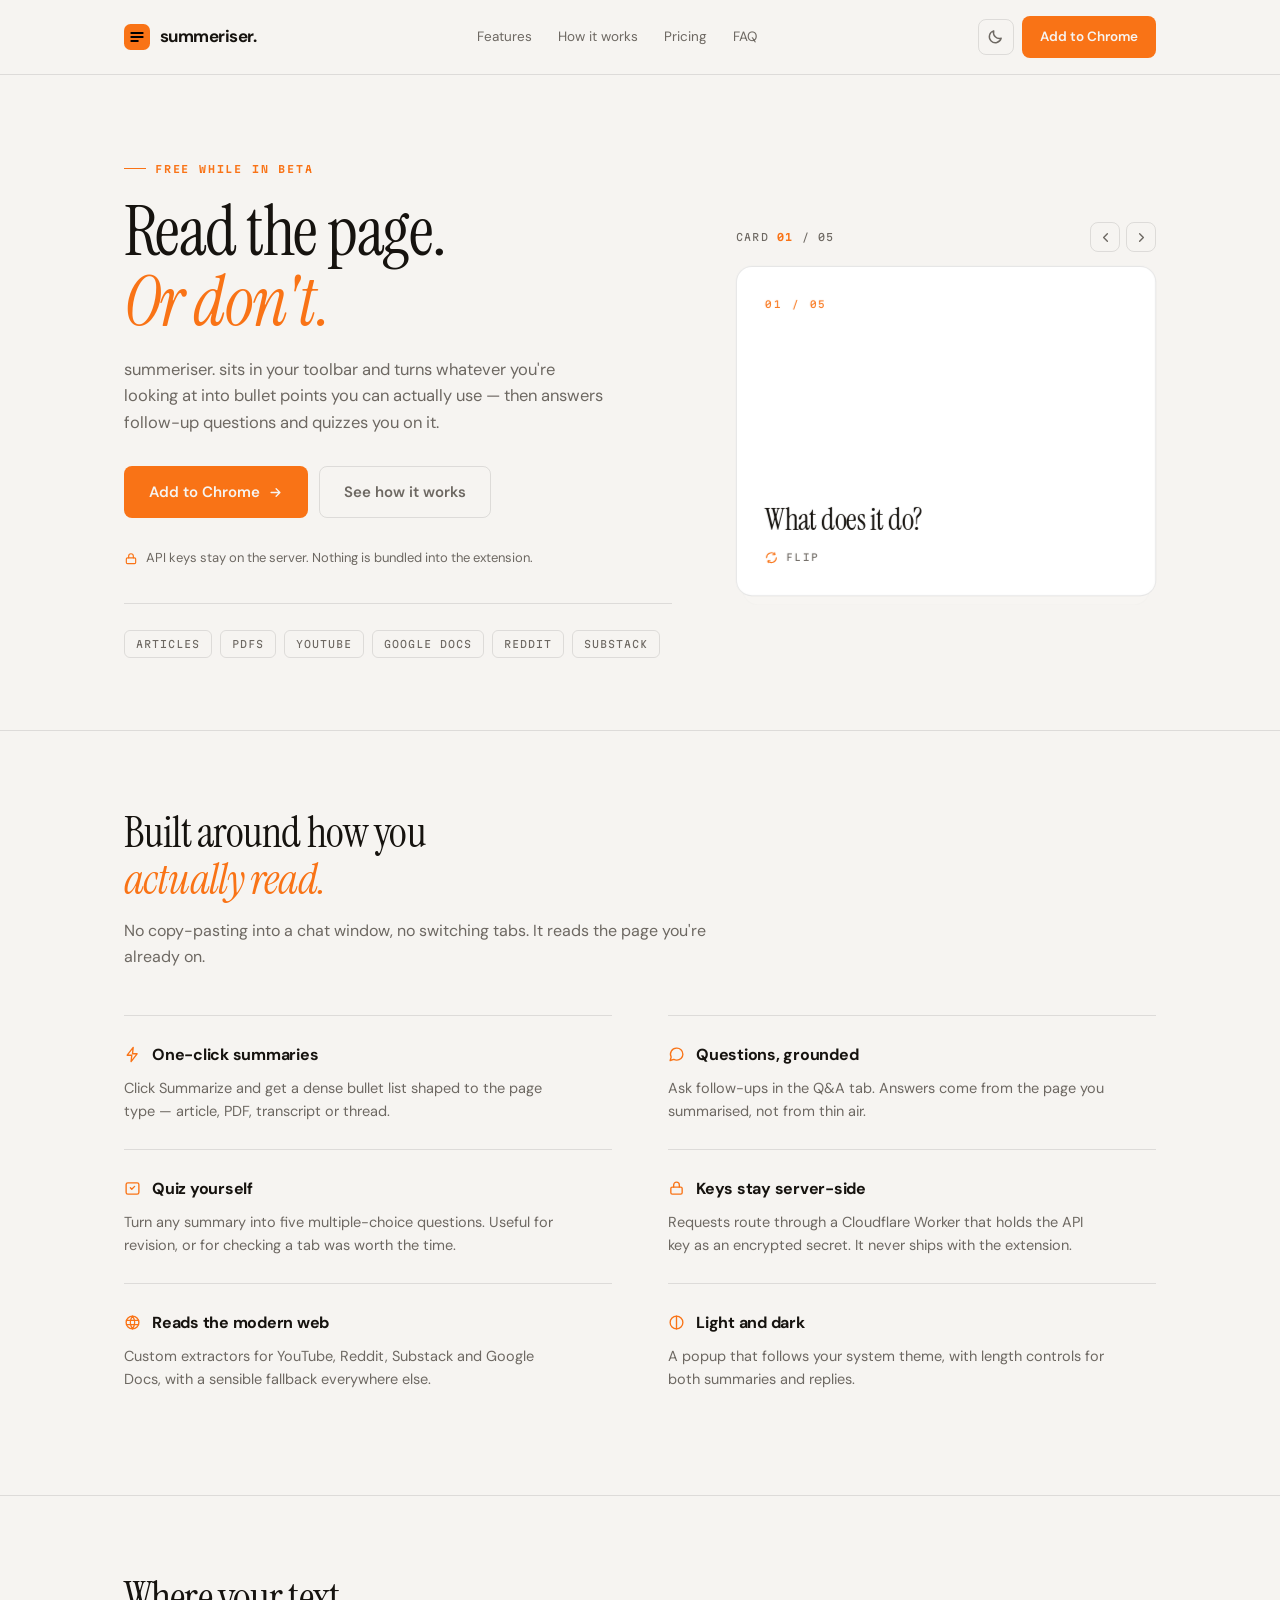
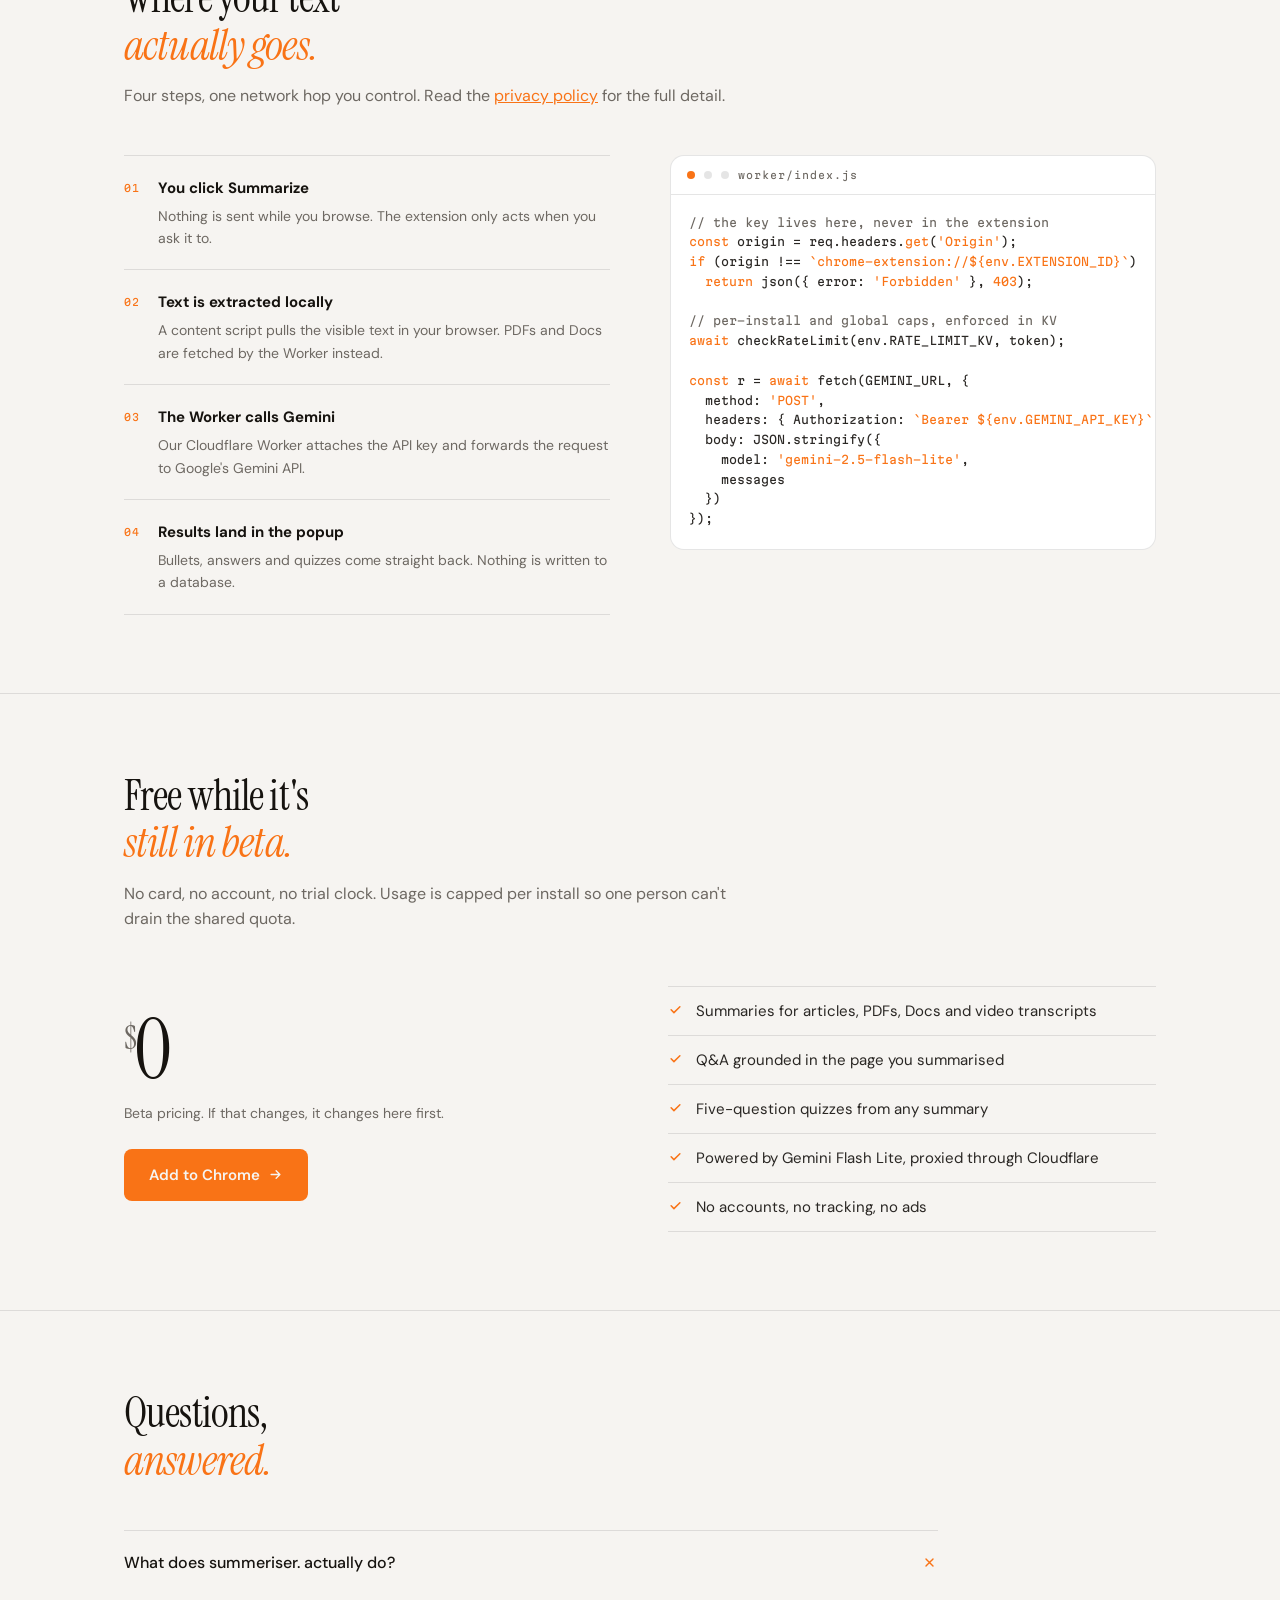
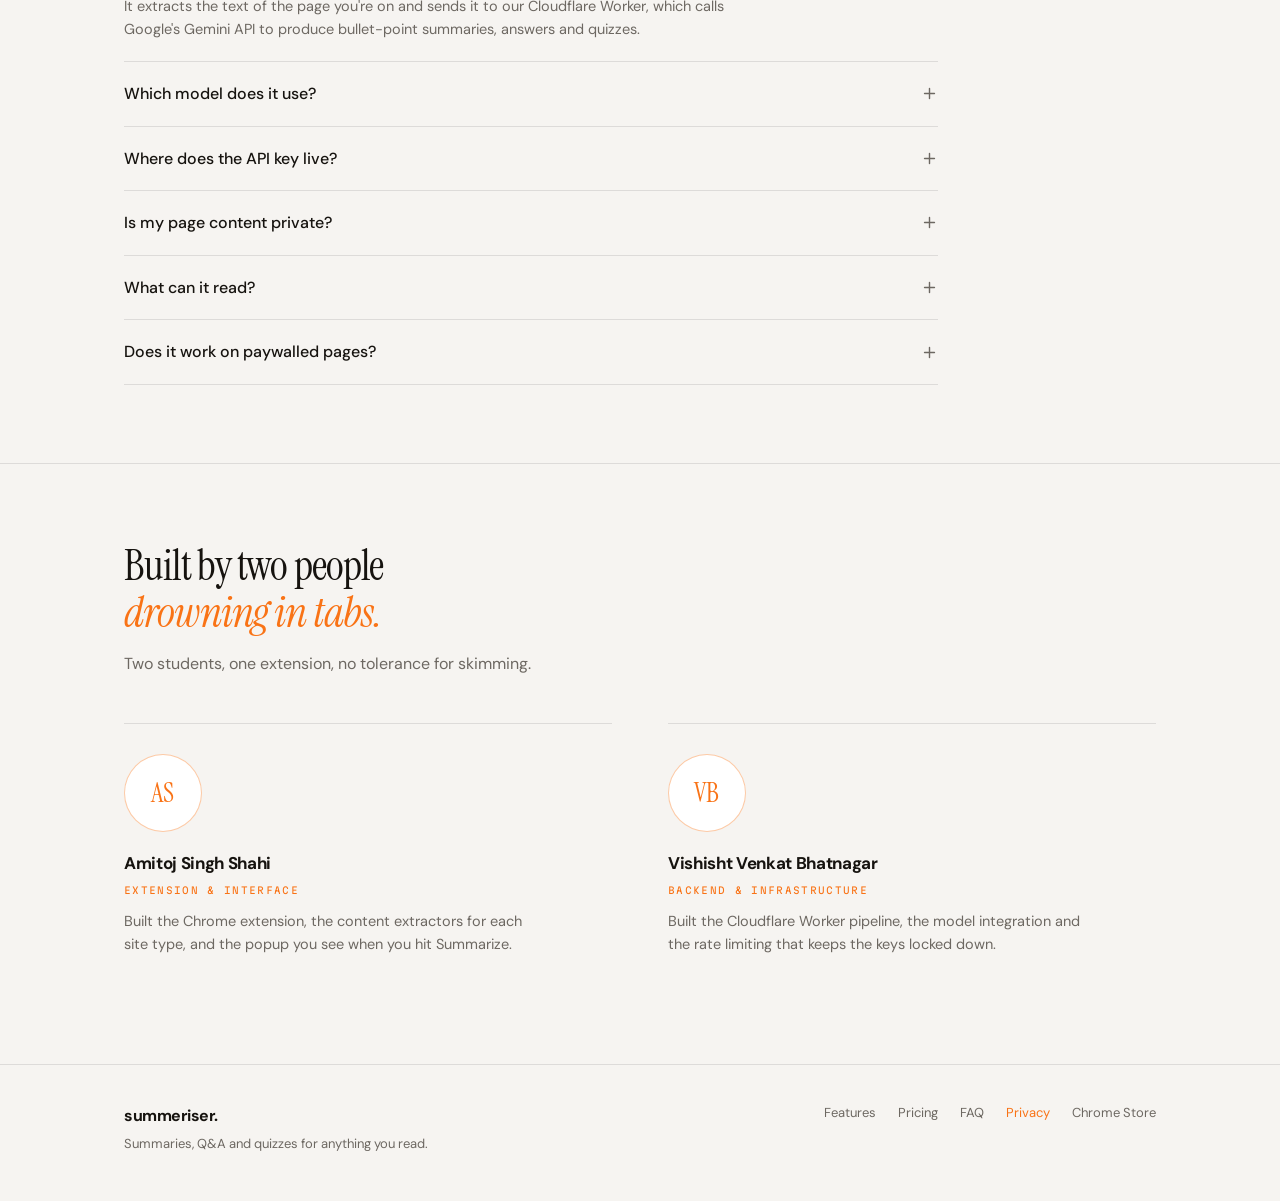
==== commit 67e650b7: "Update print statement from 'Hello' to 'Goodbye'" ====
--- a/index.html
+++ b/index.html
@@ -3,8 +3,8 @@
 <head>
 <meta charset="UTF-8"/>
 <meta name="viewport" content="width=device-width,initial-scale=1.0"/>
-<title>Privacy Policy — summeriser.</title>
-<meta name="description" content="What summeriser. sends, what it keeps, and who else sees it."/>
+<title>summeriser. — read less, understand more</title>
+<meta name="description" content="A Chrome extension that summarises articles, PDFs, Google Docs and YouTube, then answers your questions and quizzes you on them."/>
 <link rel="icon" href="data:image/svg+xml,<svg xmlns='http://www.w3.org/2000/svg' viewBox='0 0 32 32'><rect width='32' height='32' rx='8' fill='%23f97316'/><path d='M9 11h14M9 16h14M9 21h8' stroke='%23000' stroke-width='2.4' stroke-linecap='round'/></svg>">
 <link rel="preconnect" href="https://fonts.googleapis.com"/>
 <link rel="preconnect" href="https://fonts.gstatic.com" crossorigin/>
@@ -15,7 +15,9 @@
 :root{
   --acc:#f97316;
   --acc-dim:rgba(249,115,22,.38);
+  --acc-wash:rgba(249,115,22,.07);
   --bg:#08080a;
+  --panel:#101013;
   --line:rgba(255,255,255,.09);
   --tx:#d8d8dc;
   --mu:#83838d;
@@ -23,7 +25,7 @@
   --ease:cubic-bezier(.2,.8,.3,1);
 }
 [data-theme=light]{
-  --bg:#f6f4f1;
+  --bg:#f6f4f1;--panel:#fff;
   --line:rgba(0,0,0,.1);
   --tx:#2a2724;--mu:#6d6862;--hd:#16130f;
 }
@@ -32,342 +34,557 @@
 body{
   font-family:"DM Sans",system-ui,sans-serif;
   background:var(--bg);color:var(--tx);
-  min-height:100vh;line-height:1.6;
-  -webkit-font-smoothing:antialiased;
-}
-.wrap{width:100%;max-width:1040px;margin:0 auto;padding:0 24px}
+  line-height:1.6;-webkit-font-smoothing:antialiased;
+  overflow-x:hidden;
+}
+.wrap{width:100%;max-width:1080px;margin:0 auto;padding:0 24px}
 
 /* ── header ───────────────────────────── */
-.hdr{position:sticky;top:0;z-index:50;background:var(--bg);border-bottom:1px solid var(--line)}
-.hdr-in{display:flex;align-items:center;justify-content:space-between;gap:16px;padding:16px 24px;max-width:1040px;margin:0 auto}
+.hdr{position:sticky;top:0;z-index:60;background:var(--bg);border-bottom:1px solid var(--line)}
+.hdr-in{display:flex;align-items:center;justify-content:space-between;gap:16px;padding:16px 24px;max-width:1080px;margin:0 auto}
 .brand{display:flex;align-items:center;gap:10px;text-decoration:none;color:var(--hd)}
 .brand span{font-size:17px;font-weight:700;letter-spacing:-.03em}
+.nav{display:flex;gap:26px}
+.nav a{font-size:13.5px;color:var(--mu);text-decoration:none;transition:color .2s}
+.nav a:hover{color:var(--hd)}
 .hdr-r{display:flex;align-items:center;gap:8px}
 .icon-btn{
-  width:36px;height:36px;border-radius:8px;
-  border:1px solid var(--line);background:transparent;color:var(--mu);
-  cursor:pointer;display:grid;place-items:center;
-  transition:color .2s,border-color .2s;
+  width:36px;height:36px;border-radius:8px;border:1px solid var(--line);
+  background:transparent;color:var(--mu);cursor:pointer;
+  display:grid;place-items:center;transition:color .2s,border-color .2s;
 }
 .icon-btn:hover{color:var(--acc);border-color:var(--acc-dim)}
 [data-theme=dark] .ico-sun{display:block}
 [data-theme=dark] .ico-moon{display:none}
 [data-theme=light] .ico-sun{display:none}
 [data-theme=light] .ico-moon{display:block}
-.link-btn{
+.btn{
   font-size:13.5px;font-weight:600;text-decoration:none;
-  color:var(--bg);background:var(--acc);
-  padding:9px 16px;border-radius:8px;transition:opacity .2s;
-}
-.link-btn:hover{opacity:.85}
-
-/* ── masthead ─────────────────────────── */
-.mast{padding:76px 0 42px;border-bottom:1px solid var(--line)}
-.back{
-  display:inline-flex;align-items:center;gap:7px;
-  font-size:13px;color:var(--mu);text-decoration:none;margin-bottom:28px;
-  transition:color .2s;
-}
-.back:hover{color:var(--acc)}
-.back svg{transition:transform .2s var(--ease)}
-.back:hover svg{transform:translateX(-3px)}
+  padding:9px 17px;border-radius:8px;display:inline-flex;
+  align-items:center;gap:8px;transition:opacity .2s,border-color .2s,color .2s;
+  border:1px solid transparent;
+}
+.btn-p{color:var(--bg);background:var(--acc)}
+.btn-p:hover{opacity:.86}
+.btn-g{color:var(--mu);border-color:var(--line)}
+.btn-g:hover{color:var(--hd);border-color:var(--mu)}
+.btn-lg{padding:13px 24px;font-size:15px}
+@media(max-width:760px){.nav{display:none}}
+
+/* ── hero ─────────────────────────────── */
+.hero{padding:86px 0 72px;border-bottom:1px solid var(--line)}
+.hero-grid{display:grid;grid-template-columns:1fr 420px;gap:64px;align-items:center}
 .eyebrow{
-  font-family:"Martian Mono",monospace;
-  font-size:10px;font-weight:600;letter-spacing:.18em;text-transform:uppercase;
-  color:var(--acc);margin-bottom:18px;display:block;
-}
-.mast h1{
+  font-family:"Martian Mono",monospace;font-size:10px;font-weight:600;
+  letter-spacing:.18em;text-transform:uppercase;color:var(--acc);
+  display:flex;align-items:center;gap:9px;margin-bottom:20px;
+}
+.eyebrow::before{content:"";width:22px;height:1px;background:var(--acc)}
+.hero h1{
   font-family:"Instrument Serif",Georgia,serif;font-weight:400;
-  font-size:clamp(2.5rem,5.6vw,4rem);line-height:1.03;
-  letter-spacing:-.02em;color:var(--hd);margin-bottom:18px;
-}
-.mast h1 i{color:var(--acc)}
-.mast p{font-size:16px;color:var(--mu);max-width:48ch}
-.mast-meta{
-  display:flex;gap:28px;flex-wrap:wrap;margin-top:32px;
-  font-family:"Martian Mono",monospace;font-size:10.5px;
-  letter-spacing:.08em;color:var(--mu);
-}
-.mast-meta b{color:var(--tx);font-weight:400}
-
-/* ── layout ───────────────────────────── */
-.layout{display:grid;grid-template-columns:210px 1fr;gap:72px;align-items:start;padding:60px 0 100px}
-
-.toc{position:sticky;top:92px}
-.toc-h{
-  font-family:"Martian Mono",monospace;font-size:10px;font-weight:600;
-  letter-spacing:.16em;text-transform:uppercase;color:var(--mu);margin-bottom:14px;
-}
-.toc ol{list-style:none;counter-reset:t}
-.toc a{
-  counter-increment:t;
-  display:block;font-size:13.5px;color:var(--mu);text-decoration:none;
-  padding:7px 0 7px 26px;position:relative;
-  transition:color .2s;
-}
-.toc a::before{
-  content:counter(t,decimal-leading-zero);
-  position:absolute;left:0;
-  font-family:"Martian Mono",monospace;font-size:9.5px;color:var(--mu);
-  opacity:.55;top:9px;
-}
-.toc a:hover,.toc a.active{color:var(--acc)}
-.toc a.active::before{color:var(--acc);opacity:1}
-
-/* ── sections ─────────────────────────── */
-section{padding:0 0 52px;scroll-margin-top:96px}
-section+section{border-top:1px solid var(--line);padding-top:52px}
-.sec-no{
+  font-size:clamp(2.7rem,5.6vw,4.3rem);line-height:1.02;
+  letter-spacing:-.022em;color:var(--hd);margin-bottom:20px;
+}
+.hero h1 i{color:var(--acc)}
+.hero-sub{font-size:16.5px;color:var(--mu);max-width:44ch;margin-bottom:30px}
+.hero-acts{display:flex;gap:11px;flex-wrap:wrap;margin-bottom:30px}
+.hero-note{font-size:13px;color:var(--mu);display:flex;align-items:center;gap:8px}
+.hero-note svg{color:var(--acc);flex-shrink:0}
+
+.kinds{display:flex;gap:8px;flex-wrap:wrap;margin-top:34px;padding-top:26px;border-top:1px solid var(--line)}
+.kinds span{
+  font-family:"Martian Mono",monospace;font-size:10px;letter-spacing:.1em;
+  text-transform:uppercase;color:var(--mu);
+  padding:5px 11px;border:1px solid var(--line);border-radius:6px;
+  transition:color .2s,border-color .2s;
+}
+.kinds span:hover{color:var(--acc);border-color:var(--acc-dim)}
+
+/* ── hero flip deck ───────────────────── */
+.deck{position:relative}
+.deck-head{
+  display:flex;align-items:center;justify-content:space-between;
+  margin-bottom:14px;
+}
+.deck-count{font-family:"Martian Mono",monospace;font-size:10px;letter-spacing:.12em;color:var(--mu)}
+.deck-count b{color:var(--acc);font-weight:600}
+.deck-nav{display:flex;gap:6px}
+.deck-nav button{width:30px;height:30px}
+
+.stage{position:relative;height:330px;perspective:1400px;isolation:isolate}
+.fcard{
+  position:absolute;inset:0;transform-style:preserve-3d;
+  transition:transform .55s var(--ease),opacity .4s var(--ease);
+  opacity:0;pointer-events:none;
+  /* keep off-deck cards out of the paint tree entirely */
+  visibility:hidden;z-index:0;
+}
+.fcard.live{opacity:1;pointer-events:auto;visibility:visible;z-index:2}
+.fcard.behind{
+  opacity:.13;visibility:visible;z-index:1;
+  transform:translateY(14px) scale(.97);
+}
+.fcard.flipped .f-front{transform:rotateY(180deg) translateZ(1px)}
+.fcard.flipped .f-back{transform:rotateY(360deg) translateZ(1px)}
+.face{
+  position:absolute;inset:0;
+  backface-visibility:hidden;-webkit-backface-visibility:hidden;
+  border:1px solid var(--line);border-radius:16px;background:var(--panel);
+  display:flex;flex-direction:column;
+  transition:transform .55s var(--ease),border-color .25s;
+  /* NOTE: no overflow here. A scroll context cancels backface-visibility
+     in Chrome and the reverse face bleeds through. Scroll .face-in instead. */
+  overflow:hidden;
+}
+/* translateZ separates the two faces so neither can z-fight the other */
+.f-front{transform:rotateY(0deg) translateZ(1px);cursor:pointer}
+.f-front:hover{border-color:var(--acc-dim)}
+.f-back{transform:rotateY(180deg) translateZ(1px)}
+.face-in{
+  flex:1;display:flex;flex-direction:column;
+  padding:30px 28px;overflow-y:auto;
+}
+.f-no{font-family:"Martian Mono",monospace;font-size:9.5px;letter-spacing:.2em;color:var(--acc);margin-bottom:auto}
+.f-front h3{
+  font-family:"Instrument Serif",serif;font-weight:400;
+  font-size:1.85rem;line-height:1.14;letter-spacing:-.018em;
+  color:var(--hd);margin:22px 0 12px;
+}
+.f-hint{
+  display:inline-flex;align-items:center;gap:8px;
+  font-family:"Martian Mono",monospace;font-size:9.5px;
+  letter-spacing:.14em;text-transform:uppercase;color:var(--mu);
+}
+.f-hint svg{color:var(--acc)}
+.f-back h4{font-size:12px;font-weight:700;color:var(--mu);margin:20px 0 10px}
+.f-back p{font-size:14.5px;margin-bottom:11px}
+.f-back p:last-child{margin-bottom:0}
+.f-back .mono{font-family:"Martian Mono",monospace;font-size:12px;color:var(--acc)}
+.steps{list-style:none;margin-top:6px}
+.steps li{
+  display:flex;gap:13px;padding:10px 0;border-top:1px solid var(--line);font-size:14px;
+}
+.steps li:last-child{border-bottom:1px solid var(--line)}
+.steps b{
+  font-family:"Martian Mono",monospace;font-size:10px;color:var(--acc);
+  flex-shrink:0;padding-top:3px;
+}
+
+@media(max-width:900px){
+  .hero-grid{grid-template-columns:1fr;gap:48px}
+  .stage{height:360px}
+}
+
+/* ── generic section ──────────────────── */
+.sec{padding:78px 0;border-bottom:1px solid var(--line)}
+.sec-head{max-width:56ch;margin-bottom:46px}
+.sec-head h2{
+  font-family:"Instrument Serif",serif;font-weight:400;
+  font-size:clamp(1.9rem,3.6vw,2.7rem);line-height:1.1;
+  letter-spacing:-.02em;color:var(--hd);margin-bottom:14px;
+}
+.sec-head h2 i{color:var(--acc)}
+.sec-head p{font-size:16px;color:var(--mu)}
+
+/* features as hairline rows */
+.feat{display:grid;grid-template-columns:repeat(2,1fr);gap:0 56px}
+.feat > div{padding:26px 0;border-top:1px solid var(--line)}
+.feat h3{
+  display:flex;align-items:center;gap:11px;
+  font-size:16px;font-weight:700;color:var(--hd);
+  letter-spacing:-.015em;margin-bottom:9px;
+}
+.feat h3 svg{color:var(--acc);flex-shrink:0}
+.feat p{font-size:14.5px;color:var(--mu);max-width:44ch}
+@media(max-width:760px){.feat{grid-template-columns:1fr;gap:0}}
+
+/* how it works */
+.hiw{display:grid;grid-template-columns:1fr 1fr;gap:60px;align-items:start}
+.flow{display:flex;flex-direction:column;gap:0}
+.flow li{
+  list-style:none;display:flex;gap:18px;
+  padding:20px 0;border-top:1px solid var(--line);
+}
+.flow li:last-child{border-bottom:1px solid var(--line)}
+.flow .n{
   font-family:"Martian Mono",monospace;font-size:10px;
-  letter-spacing:.18em;color:var(--acc);display:block;margin-bottom:10px;
-}
-section h2{
-  font-family:"Instrument Serif",serif;font-weight:400;
-  font-size:clamp(1.6rem,3vw,2.1rem);line-height:1.16;
-  letter-spacing:-.018em;color:var(--hd);margin-bottom:18px;
-}
-section h3{font-size:13px;font-weight:700;color:var(--mu);margin:26px 0 12px}
-section p{font-size:15.5px;margin-bottom:14px;max-width:66ch}
-section p:last-child{margin-bottom:0}
-section a{color:var(--acc)}
-
-/* hairline rows, not boxes */
-.rows{list-style:none;margin:6px 0 16px;max-width:66ch}
-.rows li{
-  display:flex;gap:14px;align-items:flex-start;
+  color:var(--acc);flex-shrink:0;padding-top:4px;letter-spacing:.1em;
+}
+.flow h4{font-size:15px;font-weight:700;color:var(--hd);margin-bottom:5px}
+.flow p{font-size:14px;color:var(--mu)}
+
+.term{
+  border:1px solid var(--line);border-radius:14px;
+  background:var(--panel);overflow:hidden;
+}
+.term-bar{
+  display:flex;align-items:center;gap:9px;padding:11px 16px;
+  border-bottom:1px solid var(--line);
+  font-family:"Martian Mono",monospace;font-size:10px;
+  letter-spacing:.1em;color:var(--mu);
+}
+.term-bar i{width:8px;height:8px;border-radius:50%;background:var(--line);display:block}
+.term-bar i:first-child{background:var(--acc)}
+.term pre{
+  padding:18px 18px 20px;overflow-x:auto;
+  font-family:"Martian Mono",monospace;font-size:11.5px;line-height:1.72;color:var(--tx);
+}
+.k{color:var(--acc)}
+.c{color:var(--mu)}
+@media(max-width:860px){.hiw{grid-template-columns:1fr;gap:44px}}
+
+/* pricing */
+.price{display:grid;grid-template-columns:1fr 1fr;gap:56px;align-items:center}
+.price-amt{
+  font-family:"Instrument Serif",serif;font-size:5.2rem;line-height:1;
+  color:var(--hd);letter-spacing:-.04em;
+}
+.price-amt sup{font-size:2rem;vertical-align:super;color:var(--mu)}
+.price ul{list-style:none;margin-top:8px}
+.price li{
+  display:flex;gap:13px;align-items:flex-start;
   padding:12px 0;border-top:1px solid var(--line);font-size:15px;
 }
-.rows li:last-child{border-bottom:1px solid var(--line)}
-.rows li svg{flex-shrink:0;margin-top:3px}
-.rows.yes li svg{color:var(--acc)}
-.rows.no li svg{color:var(--mu)}
-.rows b{color:var(--hd);font-weight:600}
-
-.flag{
-  border-left:2px solid var(--acc);
-  padding:3px 0 3px 18px;margin:6px 0 18px;
-  font-size:15.5px;max-width:66ch;
-}
-.flag b{color:var(--hd)}
-
-.mono{font-family:"Martian Mono",monospace;font-size:12.5px;color:var(--acc)}
-
-/* data-path diagram */
-.flow{display:flex;align-items:center;gap:12px;flex-wrap:wrap;margin:10px 0 20px}
-.flow-node{display:flex;align-items:center;gap:9px;font-size:13px;color:var(--tx);padding:8px 0}
-.flow-node svg{color:var(--acc)}
-.flow-arrow{color:var(--mu);display:grid;place-items:center}
-
-/* contact rules */
-.dl{margin-top:8px;max-width:66ch}
-.dl div{display:flex;gap:18px;align-items:baseline;flex-wrap:wrap;padding:13px 0;border-top:1px solid var(--line)}
-.dl div:last-child{border-bottom:1px solid var(--line)}
-.dl dt{
-  font-family:"Martian Mono",monospace;font-size:10px;
-  letter-spacing:.14em;text-transform:uppercase;color:var(--mu);min-width:112px;
-}
-.dl dd{font-size:15px}
-.dl dd a{color:var(--acc)}
-
-@media(max-width:860px){
-  .layout{grid-template-columns:1fr;gap:36px}
-  .toc{position:static}
-}
-@media(max-width:640px){
-  .mast{padding-top:52px}
-  .dl dt{min-width:100%}
-}
-@media(prefers-reduced-motion:reduce){*{transition:none!important}}
-
-/* ── footer ───────────────────────────── */
-.ftr{border-top:1px solid var(--line);padding:34px 0 42px}
-.ftr-in{display:flex;justify-content:space-between;gap:20px;flex-wrap:wrap}
+.price li:last-child{border-bottom:1px solid var(--line)}
+.price li svg{color:var(--acc);flex-shrink:0;margin-top:3px}
+@media(max-width:760px){.price{grid-template-columns:1fr;gap:32px}}
+
+/* faq */
+.faq{max-width:74ch}
+.faq details{border-top:1px solid var(--line)}
+.faq details:last-of-type{border-bottom:1px solid var(--line)}
+.faq summary{
+  list-style:none;cursor:pointer;padding:19px 0;
+  font-size:16px;font-weight:500;color:var(--hd);
+  display:flex;justify-content:space-between;align-items:center;gap:18px;
+}
+.faq summary::-webkit-details-marker{display:none}
+.faq summary svg{color:var(--mu);flex-shrink:0;transition:transform .28s var(--ease),color .2s}
+.faq details[open] summary svg{transform:rotate(45deg);color:var(--acc)}
+.faq p{font-size:14.5px;color:var(--mu);padding:0 0 20px;max-width:64ch}
+.faq a{color:var(--acc)}
+
+/* about */
+.team{display:grid;grid-template-columns:1fr 1fr;gap:0 56px}
+.team > div{padding:30px 0;border-top:1px solid var(--line)}
+.avatar{
+  position:relative;width:78px;height:78px;margin-bottom:18px;
+  border-radius:50%;overflow:hidden;
+  border:1px solid var(--acc-dim);background:var(--panel);
+  display:grid;place-items:center;
+}
+.avatar .mono-initials{
+  font-family:"Instrument Serif",serif;font-size:27px;
+  color:var(--acc);letter-spacing:.02em;line-height:1;
+}
+.avatar img{
+  position:absolute;inset:0;width:100%;height:100%;
+  object-fit:cover;display:block;
+}
+/* a missing file leaves the monogram visible instead of a broken icon */
+.avatar img[data-missing]{display:none}
+.team h3{font-size:17px;font-weight:700;color:var(--hd);letter-spacing:-.02em}
+.team .role{
+  font-family:"Martian Mono",monospace;font-size:9.5px;letter-spacing:.14em;
+  text-transform:uppercase;color:var(--acc);display:block;margin:6px 0 12px;
+}
+.team p{font-size:14.5px;color:var(--mu);max-width:42ch}
+@media(max-width:760px){.team{grid-template-columns:1fr}}
+
+/* footer */
+.ftr{padding:38px 0 46px}
+.ftr-in{display:flex;justify-content:space-between;gap:22px;flex-wrap:wrap}
+.ftr strong{font-size:16px;letter-spacing:-.03em;color:var(--hd)}
 .ftr p{font-size:13px;color:var(--mu);margin-top:5px}
 .ftr nav{display:flex;gap:22px;flex-wrap:wrap}
 .ftr nav a{font-size:13px;color:var(--mu);text-decoration:none}
 .ftr nav a:hover{color:var(--hd)}
+
+@media(prefers-reduced-motion:reduce){*{transition:none!important}}
 </style>
 </head>
 <body>
 
 <header class="hdr">
   <div class="hdr-in">
-    <a class="brand" href="index.html">
+    <a class="brand" href="#top">
       <svg width="26" height="26" viewBox="0 0 32 32" fill="none" aria-hidden="true">
         <rect width="32" height="32" rx="8" fill="#f97316"/>
         <path d="M9 11h14M9 16h14M9 21h8" stroke="#000" stroke-width="2.4" stroke-linecap="round"/>
       </svg>
       <span>summeriser.</span>
     </a>
+    <nav class="nav">
+      <a href="#features">Features</a>
+      <a href="#how">How it works</a>
+      <a href="#pricing">Pricing</a>
+      <a href="#faq">FAQ</a>
+    </nav>
     <div class="hdr-r">
       <button class="icon-btn" id="theme" aria-label="Toggle colour theme">
         <svg class="ico-sun" width="17" height="17" viewBox="0 0 24 24" fill="none" stroke="currentColor" stroke-width="2" stroke-linecap="round"><circle cx="12" cy="12" r="4.2"/><path d="M12 2v2M12 20v2M2 12h2M20 12h2M4.9 4.9l1.4 1.4M17.7 17.7l1.4 1.4M19.1 4.9l-1.4 1.4M6.3 17.7l-1.4 1.4"/></svg>
         <svg class="ico-moon" width="17" height="17" viewBox="0 0 24 24" fill="none" stroke="currentColor" stroke-width="2" stroke-linecap="round" stroke-linejoin="round"><path d="M20 14.5A8.5 8.5 0 0 1 9.5 4a8.5 8.5 0 1 0 10.5 10.5Z"/></svg>
       </button>
-      <a class="link-btn" href="index.html">Back to site</a>
+      <a class="btn btn-p" href="https://chrome.google.com/webstore" target="_blank" rel="noreferrer">Add to Chrome</a>
     </div>
   </div>
 </header>
 
-<section class="mast" style="border-top:0">
+<main id="top">
+
+<!-- ══ HERO ══ -->
+<section class="hero">
+  <div class="wrap hero-grid">
+    <div>
+      <span class="eyebrow">Free while in beta</span>
+      <h1>Read the page.<br><i>Or don't.</i></h1>
+      <p class="hero-sub">summeriser. sits in your toolbar and turns whatever you're looking at into bullet points you can actually use — then answers follow-up questions and quizzes you on it.</p>
+      <div class="hero-acts">
+        <a class="btn btn-p btn-lg" href="https://chrome.google.com/webstore" target="_blank" rel="noreferrer">
+          Add to Chrome
+          <svg width="15" height="15" viewBox="0 0 24 24" fill="none" stroke="currentColor" stroke-width="2.2" stroke-linecap="round" stroke-linejoin="round"><path d="M5 12h13M13 6l6 6-6 6"/></svg>
+        </a>
+        <a class="btn btn-g btn-lg" href="#how">See how it works</a>
+      </div>
+      <p class="hero-note">
+        <svg width="14" height="14" viewBox="0 0 24 24" fill="none" stroke="currentColor" stroke-width="2" stroke-linecap="round" stroke-linejoin="round"><rect x="4" y="10" width="16" height="10" rx="2"/><path d="M8 10V7a4 4 0 0 1 8 0v3"/></svg>
+        API keys stay on the server. Nothing is bundled into the extension.
+      </p>
+      <div class="kinds">
+        <span>Articles</span><span>PDFs</span><span>YouTube</span>
+        <span>Google Docs</span><span>Reddit</span><span>Substack</span>
+      </div>
+    </div>
+
+    <div class="deck">
+      <div class="deck-head">
+        <span class="deck-count">CARD <b id="cur">01</b> / 05</span>
+        <div class="deck-nav">
+          <button class="icon-btn" id="prev" aria-label="Previous card">
+            <svg width="15" height="15" viewBox="0 0 24 24" fill="none" stroke="currentColor" stroke-width="2.2" stroke-linecap="round" stroke-linejoin="round"><path d="M15 18l-6-6 6-6"/></svg>
+          </button>
+          <button class="icon-btn" id="next" aria-label="Next card">
+            <svg width="15" height="15" viewBox="0 0 24 24" fill="none" stroke="currentColor" stroke-width="2.2" stroke-linecap="round" stroke-linejoin="round"><path d="M9 6l6 6-6 6"/></svg>
+          </button>
+        </div>
+      </div>
+      <div class="stage" id="stage"></div>
+    </div>
+  </div>
+</section>
+
+<!-- ══ FEATURES ══ -->
+<section class="sec" id="features">
   <div class="wrap">
-    <a class="back" href="index.html">
-      <svg width="13" height="13" viewBox="0 0 24 24" fill="none" stroke="currentColor" stroke-width="2.2" stroke-linecap="round" stroke-linejoin="round"><path d="M19 12H5M12 5l-7 7 7 7"/></svg>
-      summeriser.
-    </a>
-    <span class="eyebrow">Legal</span>
-    <h1>Your privacy,<br><i>plainly stated.</i></h1>
-    <p>What leaves your browser, what stays on it, and who else handles it. Written to be read, not skimmed past.</p>
-    <div class="mast-meta">
-      <span>Effective <b>12 September 2026</b></span>
-      <span>Version <b>2.0</b></span>
-      <span>Extension <b>1.0.1</b></span>
+    <div class="sec-head">
+      <h2>Built around how you<br><i>actually read.</i></h2>
+      <p>No copy-pasting into a chat window, no switching tabs. It reads the page you're already on.</p>
+    </div>
+    <div class="feat">
+      <div>
+        <h3><svg width="17" height="17" viewBox="0 0 24 24" fill="none" stroke="currentColor" stroke-width="1.9" stroke-linecap="round" stroke-linejoin="round"><path d="M13 2L4.5 13H11l-1 9 8.5-11H12Z"/></svg>One-click summaries</h3>
+        <p>Click Summarize and get a dense bullet list shaped to the page type — article, PDF, transcript or thread.</p>
+      </div>
+      <div>
+        <h3><svg width="17" height="17" viewBox="0 0 24 24" fill="none" stroke="currentColor" stroke-width="1.9" stroke-linecap="round" stroke-linejoin="round"><path d="M21 11.5a8.4 8.4 0 0 1-9 8.4 8.6 8.6 0 0 1-3.8-.9L3 20.5l1.5-5A8.4 8.4 0 0 1 12 3.1a8.4 8.4 0 0 1 9 8.4Z"/></svg>Questions, grounded</h3>
+        <p>Ask follow-ups in the Q&amp;A tab. Answers come from the page you summarised, not from thin air.</p>
+      </div>
+      <div>
+        <h3><svg width="17" height="17" viewBox="0 0 24 24" fill="none" stroke="currentColor" stroke-width="1.9" stroke-linecap="round" stroke-linejoin="round"><path d="M9 11l2 2 4-4"/><rect x="3" y="4" width="18" height="16" rx="2.5"/></svg>Quiz yourself</h3>
+        <p>Turn any summary into five multiple-choice questions. Useful for revision, or for checking a tab was worth the time.</p>
+      </div>
+      <div>
+        <h3><svg width="17" height="17" viewBox="0 0 24 24" fill="none" stroke="currentColor" stroke-width="1.9" stroke-linecap="round" stroke-linejoin="round"><rect x="4" y="10" width="16" height="10" rx="2"/><path d="M8 10V7a4 4 0 0 1 8 0v3"/></svg>Keys stay server-side</h3>
+        <p>Requests route through a Cloudflare Worker that holds the API key as an encrypted secret. It never ships with the extension.</p>
+      </div>
+      <div>
+        <h3><svg width="17" height="17" viewBox="0 0 24 24" fill="none" stroke="currentColor" stroke-width="1.9" stroke-linecap="round" stroke-linejoin="round"><circle cx="12" cy="12" r="9"/><path d="M3.5 9h17M3.5 15h17M12 3a15 15 0 0 1 0 18M12 3a15 15 0 0 0 0 18"/></svg>Reads the modern web</h3>
+        <p>Custom extractors for YouTube, Reddit, Substack and Google Docs, with a sensible fallback everywhere else.</p>
+      </div>
+      <div>
+        <h3><svg width="17" height="17" viewBox="0 0 24 24" fill="none" stroke="currentColor" stroke-width="1.9" stroke-linecap="round" stroke-linejoin="round"><path d="M12 3a9 9 0 0 0 0 18 9 9 0 0 0 0-18Z"/><path d="M12 3v18"/></svg>Light and dark</h3>
+        <p>A popup that follows your system theme, with length controls for both summaries and replies.</p>
+      </div>
     </div>
   </div>
 </section>
 
-<main class="wrap">
-  <div class="layout">
-
-    <aside class="toc" aria-label="Contents">
-      <p class="toc-h">Contents</p>
-      <ol>
-        <li><a href="#overview">Overview</a></li>
-        <li><a href="#collected">What we send</a></li>
-        <li><a href="#not-collected">What we never send</a></li>
-        <li><a href="#flow">How it works</a></li>
-        <li><a href="#gemini">Gemini and Google</a></li>
-        <li><a href="#third-parties">Third parties</a></li>
-        <li><a href="#storage">Local storage</a></li>
-        <li><a href="#children">Children</a></li>
-        <li><a href="#changes">Changes</a></li>
-        <li><a href="#contact">Contact</a></li>
-      </ol>
-    </aside>
-
-    <div>
-
-      <section id="overview">
-        <span class="sec-no">01</span>
-        <h2>The short version</h2>
-        <p>summeriser. is a Chrome extension that reads the page you are on and uses an AI model to write a summary, answer questions about it, and generate quizzes from it.</p>
-        <p>We hold no accounts and keep no database of your content. But the text of the page you summarise does leave your browser: it is sent to Google's Gemini API to be processed.</p>
-        <div class="flag"><b>By using summeriser. you are also agreeing to Google's terms.</b> Because every summary is generated by Gemini, your use of this extension is subject to the <a href="https://policies.google.com/privacy" target="_blank" rel="noopener noreferrer">Google Privacy Policy</a> and the <a href="https://ai.google.dev/gemini-api/terms" target="_blank" rel="noopener noreferrer">Gemini API Additional Terms of Service</a>, in addition to this policy. Section 05 explains what that means in practice.</div>
-      </section>
-
-      <section id="collected">
-        <span class="sec-no">02</span>
-        <h2>What we send</h2>
-        <p>Data is transmitted only when you click Summarize, ask a question, or generate a quiz. Nothing is sent while you are simply browsing.</p>
-        <ul class="rows yes">
-          <li><svg width="15" height="15" viewBox="0 0 24 24" fill="none" stroke="currentColor" stroke-width="2.4" stroke-linecap="round" stroke-linejoin="round"><path d="M5 12.5l4.5 4.5L19 7.5"/></svg><span>The extracted text of the current page &mdash; article body, PDF text, or video transcript</span></li>
-          <li><svg width="15" height="15" viewBox="0 0 24 24" fill="none" stroke="currentColor" stroke-width="2.4" stroke-linecap="round" stroke-linejoin="round"><path d="M5 12.5l4.5 4.5L19 7.5"/></svg><span>Your settings for summary length and reply length</span></li>
-          <li><svg width="15" height="15" viewBox="0 0 24 24" fill="none" stroke="currentColor" stroke-width="2.4" stroke-linecap="round" stroke-linejoin="round"><path d="M5 12.5l4.5 4.5L19 7.5"/></svg><span>Questions you type into the Q&amp;A tab</span></li>
-          <li><svg width="15" height="15" viewBox="0 0 24 24" fill="none" stroke="currentColor" stroke-width="2.4" stroke-linecap="round" stroke-linejoin="round"><path d="M5 12.5l4.5 4.5L19 7.5"/></svg><span>A random 32-character install token, used only to enforce rate limits</span></li>
-        </ul>
-        <p>All of it travels over HTTPS.</p>
-      </section>
-
-      <section id="not-collected">
-        <span class="sec-no">03</span>
-        <h2>What we never send</h2>
-        <ul class="rows no">
-          <li><svg width="15" height="15" viewBox="0 0 24 24" fill="none" stroke="currentColor" stroke-width="2.2" stroke-linecap="round"><path d="M6 6l12 12M18 6L6 18"/></svg><span>Your name, email, or account details &mdash; there are no accounts</span></li>
-          <li><svg width="15" height="15" viewBox="0 0 24 24" fill="none" stroke="currentColor" stroke-width="2.2" stroke-linecap="round"><path d="M6 6l12 12M18 6L6 18"/></svg><span>Your browsing history, or the URLs of pages you did not summarise</span></li>
-          <li><svg width="15" height="15" viewBox="0 0 24 24" fill="none" stroke="currentColor" stroke-width="2.2" stroke-linecap="round"><path d="M6 6l12 12M18 6L6 18"/></svg><span>Cookies, advertising identifiers, or browser fingerprints</span></li>
-          <li><svg width="15" height="15" viewBox="0 0 24 24" fill="none" stroke="currentColor" stroke-width="2.2" stroke-linecap="round"><path d="M6 6l12 12M18 6L6 18"/></svg><span>Analytics or usage telemetry of any kind</span></li>
-          <li><svg width="15" height="15" viewBox="0 0 24 24" fill="none" stroke="currentColor" stroke-width="2.2" stroke-linecap="round"><path d="M6 6l12 12M18 6L6 18"/></svg><span>Payment details &mdash; the extension is free and takes no payments</span></li>
-        </ul>
-      </section>
-
-      <section id="flow">
-        <span class="sec-no">04</span>
-        <h2>How it works</h2>
-        <div class="flow">
-          <span class="flow-node"><svg width="15" height="15" viewBox="0 0 24 24" fill="none" stroke="currentColor" stroke-width="1.9" stroke-linecap="round" stroke-linejoin="round"><path d="M14 3H7a2 2 0 0 0-2 2v14a2 2 0 0 0 2 2h10a2 2 0 0 0 2-2V8Z"/><path d="M14 3v5h5"/></svg>Page text read locally</span>
-          <span class="flow-arrow"><svg width="14" height="14" viewBox="0 0 24 24" fill="none" stroke="currentColor" stroke-width="1.8" stroke-linecap="round" stroke-linejoin="round"><path d="M5 12h13M13 6l6 6-6 6"/></svg></span>
-          <span class="flow-node"><svg width="15" height="15" viewBox="0 0 24 24" fill="none" stroke="currentColor" stroke-width="1.9" stroke-linecap="round" stroke-linejoin="round"><rect x="3" y="4" width="18" height="7" rx="2"/><rect x="3" y="13" width="18" height="7" rx="2"/><path d="M7 7.5h.01M7 16.5h.01"/></svg>Our Cloudflare Worker</span>
-          <span class="flow-arrow"><svg width="14" height="14" viewBox="0 0 24 24" fill="none" stroke="currentColor" stroke-width="1.8" stroke-linecap="round" stroke-linejoin="round"><path d="M5 12h13M13 6l6 6-6 6"/></svg></span>
-          <span class="flow-node"><svg width="15" height="15" viewBox="0 0 24 24" fill="none" stroke="currentColor" stroke-width="1.9" stroke-linecap="round" stroke-linejoin="round"><path d="M12 3l1.9 4.6L18.5 9l-4.6 1.9L12 15.5l-1.9-4.6L5.5 9l4.6-1.4Z"/><path d="M18 16l.8 2 2 .8-2 .8-.8 2-.8-2-2-.8 2-.8Z"/></svg>Google Gemini</span>
-          <span class="flow-arrow"><svg width="14" height="14" viewBox="0 0 24 24" fill="none" stroke="currentColor" stroke-width="1.8" stroke-linecap="round" stroke-linejoin="round"><path d="M5 12h13M13 6l6 6-6 6"/></svg></span>
-          <span class="flow-node"><svg width="15" height="15" viewBox="0 0 24 24" fill="none" stroke="currentColor" stroke-width="1.9" stroke-linecap="round" stroke-linejoin="round"><path d="M9 6l-6 6 6 6"/><path d="M3 12h13a5 5 0 0 1 5 5v2"/></svg>Back to your popup</span>
+<!-- ══ HOW IT WORKS ══ -->
+<section class="sec" id="how">
+  <div class="wrap">
+    <div class="sec-head">
+      <h2>Where your text<br><i>actually goes.</i></h2>
+      <p>Four steps, one network hop you control. Read the <a href="privacy.html" style="color:var(--acc)">privacy policy</a> for the full detail.</p>
+    </div>
+    <div class="hiw">
+      <ul class="flow">
+        <li>
+          <span class="n">01</span>
+          <div><h4>You click Summarize</h4><p>Nothing is sent while you browse. The extension only acts when you ask it to.</p></div>
+        </li>
+        <li>
+          <span class="n">02</span>
+          <div><h4>Text is extracted locally</h4><p>A content script pulls the visible text in your browser. PDFs and Docs are fetched by the Worker instead.</p></div>
+        </li>
+        <li>
+          <span class="n">03</span>
+          <div><h4>The Worker calls Gemini</h4><p>Our Cloudflare Worker attaches the API key and forwards the request to Google's Gemini API.</p></div>
+        </li>
+        <li>
+          <span class="n">04</span>
+          <div><h4>Results land in the popup</h4><p>Bullets, answers and quizzes come straight back. Nothing is written to a database.</p></div>
+        </li>
+      </ul>
+
+      <div class="term">
+        <div class="term-bar"><i></i><i></i><i></i><span>worker/index.js</span></div>
+<pre><span class="c">// the key lives here, never in the extension</span>
+<span class="k">const</span> origin = req.headers.<span class="k">get</span>(<span class="k">'Origin'</span>);
+<span class="k">if</span> (origin !== <span class="k">`chrome-extension://${env.EXTENSION_ID}`</span>)
+  <span class="k">return</span> json({ error: <span class="k">'Forbidden'</span> }, <span class="k">403</span>);
+
+<span class="c">// per-install and global caps, enforced in KV</span>
+<span class="k">await</span> checkRateLimit(env.RATE_LIMIT_KV, token);
+
+<span class="k">const</span> r = <span class="k">await</span> fetch(GEMINI_URL, {
+  method: <span class="k">'POST'</span>,
+  headers: { Authorization: <span class="k">`Bearer ${env.GEMINI_API_KEY}`</span> },
+  body: JSON.stringify({
+    model: <span class="k">'gemini-2.5-flash-lite'</span>,
+    messages
+  })
+});</pre>
+      </div>
+    </div>
+  </div>
+</section>
+
+<!-- ══ PRICING ══ -->
+<section class="sec" id="pricing">
+  <div class="wrap">
+    <div class="sec-head">
+      <h2>Free while it's<br><i>still in beta.</i></h2>
+      <p>No card, no account, no trial clock. Usage is capped per install so one person can't drain the shared quota.</p>
+    </div>
+    <div class="price">
+      <div>
+        <div class="price-amt"><sup>$</sup>0</div>
+        <p style="font-size:14px;color:var(--mu);margin-top:10px">Beta pricing. If that changes, it changes here first.</p>
+        <a class="btn btn-p btn-lg" style="margin-top:24px" href="https://chrome.google.com/webstore" target="_blank" rel="noreferrer">
+          Add to Chrome
+          <svg width="15" height="15" viewBox="0 0 24 24" fill="none" stroke="currentColor" stroke-width="2.2" stroke-linecap="round" stroke-linejoin="round"><path d="M5 12h13M13 6l6 6-6 6"/></svg>
+        </a>
+      </div>
+      <ul>
+        <li><svg width="15" height="15" viewBox="0 0 24 24" fill="none" stroke="currentColor" stroke-width="2.4" stroke-linecap="round" stroke-linejoin="round"><path d="M5 12.5l4.5 4.5L19 7.5"/></svg><span>Summaries for articles, PDFs, Docs and video transcripts</span></li>
+        <li><svg width="15" height="15" viewBox="0 0 24 24" fill="none" stroke="currentColor" stroke-width="2.4" stroke-linecap="round" stroke-linejoin="round"><path d="M5 12.5l4.5 4.5L19 7.5"/></svg><span>Q&amp;A grounded in the page you summarised</span></li>
+        <li><svg width="15" height="15" viewBox="0 0 24 24" fill="none" stroke="currentColor" stroke-width="2.4" stroke-linecap="round" stroke-linejoin="round"><path d="M5 12.5l4.5 4.5L19 7.5"/></svg><span>Five-question quizzes from any summary</span></li>
+        <li><svg width="15" height="15" viewBox="0 0 24 24" fill="none" stroke="currentColor" stroke-width="2.4" stroke-linecap="round" stroke-linejoin="round"><path d="M5 12.5l4.5 4.5L19 7.5"/></svg><span>Powered by Gemini Flash Lite, proxied through Cloudflare</span></li>
+        <li><svg width="15" height="15" viewBox="0 0 24 24" fill="none" stroke="currentColor" stroke-width="2.4" stroke-linecap="round" stroke-linejoin="round"><path d="M5 12.5l4.5 4.5L19 7.5"/></svg><span>No accounts, no tracking, no ads</span></li>
+      </ul>
+    </div>
+  </div>
+</section>
+
+<!-- ══ FAQ ══ -->
+<section class="sec" id="faq">
+  <div class="wrap">
+    <div class="sec-head">
+      <h2>Questions,<br><i>answered.</i></h2>
+    </div>
+    <div class="faq">
+      <details open>
+        <summary>What does summeriser. actually do?
+          <svg width="17" height="17" viewBox="0 0 24 24" fill="none" stroke="currentColor" stroke-width="2" stroke-linecap="round"><path d="M12 5v14M5 12h14"/></svg>
+        </summary>
+        <p>It extracts the text of the page you're on and sends it to our Cloudflare Worker, which calls Google's Gemini API to produce bullet-point summaries, answers and quizzes.</p>
+      </details>
+      <details>
+        <summary>Which model does it use?
+          <svg width="17" height="17" viewBox="0 0 24 24" fill="none" stroke="currentColor" stroke-width="2" stroke-linecap="round"><path d="M12 5v14M5 12h14"/></svg>
+        </summary>
+        <p>Gemini Flash Lite, chosen for speed and a large context window. A secondary provider is configured as failover if Google is unavailable.</p>
+      </details>
+      <details>
+        <summary>Where does the API key live?
+          <svg width="17" height="17" viewBox="0 0 24 24" fill="none" stroke="currentColor" stroke-width="2" stroke-linecap="round"><path d="M12 5v14M5 12h14"/></svg>
+        </summary>
+        <p>As an encrypted secret on the Cloudflare Worker. It is never bundled into the extension and never sent to your browser.</p>
+      </details>
+      <details>
+        <summary>Is my page content private?
+          <svg width="17" height="17" viewBox="0 0 24 24" fill="none" stroke="currentColor" stroke-width="2" stroke-linecap="round"><path d="M12 5v14M5 12h14"/></svg>
+        </summary>
+        <p>We keep no database of it. But the text is processed by Google, and on the free Gemini tier Google may use submitted content to improve its services. Don't summarise contracts, medical records or anything under an NDA. The <a href="privacy.html">privacy policy</a> spells this out in full.</p>
+      </details>
+      <details>
+        <summary>What can it read?
+          <svg width="17" height="17" viewBox="0 0 24 24" fill="none" stroke="currentColor" stroke-width="2" stroke-linecap="round"><path d="M12 5v14M5 12h14"/></svg>
+        </summary>
+        <p>Articles, PDFs, YouTube transcripts, Reddit threads, Substack posts and most ordinary web pages. Google Docs need to be shared as "anyone with the link can view".</p>
+      </details>
+      <details>
+        <summary>Does it work on paywalled pages?
+          <svg width="17" height="17" viewBox="0 0 24 24" fill="none" stroke="currentColor" stroke-width="2" stroke-linecap="round"><path d="M12 5v14M5 12h14"/></svg>
+        </summary>
+        <p>It reads whatever is already rendered in your tab. If you can see it, so can the extension. It does not bypass anything.</p>
+      </details>
+    </div>
+  </div>
+</section>
+
+<!-- ══ TEAM ══ -->
+<section class="sec" id="team">
+  <div class="wrap">
+    <div class="sec-head">
+      <h2>Built by two people<br><i>drowning in tabs.</i></h2>
+      <p>Two students, one extension, no tolerance for skimming.</p>
+    </div>
+    <div class="team">
+      <div>
+        <div class="avatar">
+          <span class="mono-initials">AS</span>
+          <img src="assets/amitoj.jpg" alt="Amitoj Singh Shahi" loading="lazy"
+               onerror="this.setAttribute('data-missing','')"/>
         </div>
-        <p>A content script extracts the visible text of the page entirely within your browser. That text is sent to our proxy running on Cloudflare Workers, which attaches our API key &mdash; the key never reaches your browser &mdash; and forwards the request to the Gemini API. The response is returned straight to the extension popup.</p>
-        <p>Our Worker holds each request in memory and writes none of your content to storage. The only thing it stores is a request counter, keyed to a hash of your install token and IP address, so rate limits can be enforced. That counter expires within two hours.</p>
-      </section>
-
-      <section id="gemini">
-        <span class="sec-no">05</span>
-        <h2>Gemini and Google</h2>
-        <p>Every summary, answer and quiz is generated by Google's Gemini API. Google therefore receives the page text you submit, and processes it under its own terms rather than ours.</p>
-        <div class="flag"><b>On the free tier, Google may use your content to improve its products.</b> summeriser. currently runs on Gemini's free tier. Google's published terms state that prompts and responses on that tier may be used to improve their services, and that a subset of content is reviewed by human annotators. Paid Gemini tiers do not do this; the free tier does.</div>
-        <p>The practical consequence is simple: treat anything you summarise as though a person at Google could read it. That is perfectly fine for a news article, a public PDF, or a YouTube transcript. It is not appropriate for a contract, a medical record, a private work document, or anything covered by an NDA.</p>
-        <p>By installing and using summeriser. you agree that your use of the AI features is also governed by the <a href="https://policies.google.com/privacy" target="_blank" rel="noopener noreferrer">Google Privacy Policy</a> and the <a href="https://ai.google.dev/gemini-api/terms" target="_blank" rel="noopener noreferrer">Gemini API Additional Terms of Service</a>. If you do not accept those terms, please do not use the extension.</p>
-      </section>
-
-      <section id="third-parties">
-        <span class="sec-no">06</span>
-        <h2>Third parties</h2>
-        <p>The extension depends on the following services to process a request. There are no others.</p>
-        <ul class="rows yes">
-          <li><svg width="15" height="15" viewBox="0 0 24 24" fill="none" stroke="currentColor" stroke-width="2.4" stroke-linecap="round" stroke-linejoin="round"><path d="M5 12.5l4.5 4.5L19 7.5"/></svg><span><b>Google (Gemini API)</b> &mdash; generates every summary, answer and quiz. Free-tier data handling as described in section 05. <a href="https://policies.google.com/privacy" target="_blank" rel="noopener noreferrer">Privacy policy</a></span></li>
-          <li><svg width="15" height="15" viewBox="0 0 24 24" fill="none" stroke="currentColor" stroke-width="2.4" stroke-linecap="round" stroke-linejoin="round"><path d="M5 12.5l4.5 4.5L19 7.5"/></svg><span><b>Cloudflare Workers</b> &mdash; runs our proxy, which holds the API key. <a href="https://www.cloudflare.com/privacypolicy/" target="_blank" rel="noopener noreferrer">Privacy policy</a></span></li>
-          <li><svg width="15" height="15" viewBox="0 0 24 24" fill="none" stroke="currentColor" stroke-width="2.4" stroke-linecap="round" stroke-linejoin="round"><path d="M5 12.5l4.5 4.5L19 7.5"/></svg><span><b>Groq</b> &mdash; a standby model provider, used only when Google is unavailable. Groq states that it does not train on API content.</span></li>
-        </ul>
-        <p>We do not share your data with advertisers, data brokers, or analytics providers.</p>
-      </section>
-
-      <section id="storage">
-        <span class="sec-no">07</span>
-        <h2>Local storage</h2>
-        <p>The extension uses Chrome's <span class="mono">storage</span> API to keep your theme choice, summary length and reply length on your device, along with the random install token generated once at install.</p>
-        <p>None of this identifies you. Nothing in local storage is transmitted except the install token, which exists purely so that one user cannot exhaust the shared quota. Removing the extension deletes all of it; you can also clear it from Chrome's extension settings at any time.</p>
-      </section>
-
-      <section id="children">
-        <span class="sec-no">08</span>
-        <h2>Children</h2>
-        <p>summeriser. is not directed at children under 13, and we do not knowingly accept content from them.</p>
-        <p>If you believe a child has submitted content through the extension, email us at the address below and we will act on it.</p>
-      </section>
-
-      <section id="changes">
-        <span class="sec-no">09</span>
-        <h2>Changes</h2>
-        <p>We may update this policy to reflect changes in how the extension works, or for legal and operational reasons. When we do, the effective date at the top of this page changes with it.</p>
-        <p>Material changes to how your data is handled &mdash; a new model provider, or different data-retention terms &mdash; will be noted here before they take effect, not after. Continued use following an update means you accept the revised policy.</p>
-      </section>
-
-      <section id="contact">
-        <span class="sec-no">10</span>
-        <h2>Contact</h2>
-        <p>Questions, objections, or requests about anything above:</p>
-        <dl class="dl">
-          <div><dt>Developer</dt><dd>Devminds</dd></div>
-          <div><dt>Extension ID</dt><dd><span class="mono">oahpocbcaapmlobmokkbjglbddmmghmn</span></dd></div>
-          <div><dt>Email</dt><dd><a href="mailto:devmindsav@gmail.com">devmindsav@gmail.com</a></dd></div>
-        </dl>
-      </section>
-
-    </div>
-  </div>
+        <h3>Amitoj Singh Shahi</h3>
+        <span class="role">Extension &amp; interface</span>
+        <p>Built the Chrome extension, the content extractors for each site type, and the popup you see when you hit Summarize.</p>
+      </div>
+      <div>
+        <div class="avatar">
+          <span class="mono-initials">VB</span>
+          <img src="assets/vishisht.jpg" alt="Vishisht Venkat Bhatnagar" loading="lazy"
+               onerror="this.setAttribute('data-missing','')"/>
+        </div>
+        <h3>Vishisht Venkat Bhatnagar</h3>
+        <span class="role">Backend &amp; infrastructure</span>
+        <p>Built the Cloudflare Worker pipeline, the model integration and the rate limiting that keeps the keys locked down.</p>
+      </div>
+    </div>
+  </div>
+</section>
+
 </main>
 
 <footer class="ftr">
   <div class="wrap ftr-in">
     <div>
-      <strong style="font-size:16px;letter-spacing:-.03em;color:var(--hd)">summeriser.</strong>
+      <strong>summeriser.</strong>
       <p>Summaries, Q&amp;A and quizzes for anything you read.</p>
     </div>
     <nav>
-      <a href="index.html#features">Features</a>
-      <a href="index.html#faq">FAQ</a>
+      <a href="#features">Features</a>
+      <a href="#pricing">Pricing</a>
+      <a href="#faq">FAQ</a>
       <a href="privacy.html" style="color:var(--acc)">Privacy</a>
+      <a href="https://chrome.google.com/webstore" target="_blank" rel="noreferrer">Chrome Store</a>
     </nav>
   </div>
 </footer>
 
 <script>
+/* theme */
 const root = document.documentElement;
 const saved = localStorage.getItem('s-theme');
 if (saved) root.setAttribute('data-theme', saved);
@@ -378,17 +595,89 @@
   localStorage.setItem('s-theme', t);
 });
 
-/* highlight the section currently in view */
-const links = [...document.querySelectorAll('.toc a')];
-const obs = new IntersectionObserver(entries => {
-  entries.forEach(e => {
-    if (!e.isIntersecting) return;
-    links.forEach(a => a.classList.remove('active'));
-    const hit = links.find(a => a.getAttribute('href') === '#' + e.target.id);
-    if (hit) hit.classList.add('active');
+/* hero deck */
+const FLIP = '<svg width="13" height="13" viewBox="0 0 24 24" fill="none" stroke="currentColor" stroke-width="2" stroke-linecap="round" stroke-linejoin="round"><path d="M3 12a9 9 0 0 1 15.5-6.2M21 12a9 9 0 0 1-15.5 6.2"/><path d="M18 3v3.5h-3.5M6 21v-3.5h3.5"/></svg>';
+
+const CARDS = [
+  { q:'What does it do?',
+    a:`<h4>In one line</h4>
+       <p>It reads the page you're on and writes you the bullet points, so you can decide whether the full thing is worth your time.</p>
+       <p>Then it stays open: ask it questions, or have it quiz you.</p>` },
+  { q:'What can it read?',
+    a:`<h4>Supported pages</h4>
+       <p>Articles, PDFs, YouTube transcripts, Reddit threads, Substack posts and Google Docs shared with link access.</p>
+       <p>Everything else falls back to reading the visible text of the tab.</p>` },
+  { q:'How fast is it?',
+    a:`<h4>Gemini Flash Lite</h4>
+       <p>Most pages come back in a few seconds. The large context window means a long PDF goes over in a single request rather than being chopped up.</p>` },
+  { q:'Where does my text go?',
+    a:`<ul class="steps">
+         <li><b>01</b><span>Extracted in your browser</span></li>
+         <li><b>02</b><span>Sent to our Cloudflare Worker</span></li>
+         <li><b>03</b><span>Forwarded to Google Gemini</span></li>
+         <li><b>04</b><span>Returned to the popup</span></li>
+       </ul>
+       <p style="margin-top:14px">No database, no logs of your content.</p>` },
+  { q:'What does it cost?',
+    a:`<h4>Nothing, for now</h4>
+       <p>Free during beta. No account, no card. Usage is capped per install so the shared quota survives.</p>
+       <p>If pricing ever arrives, it appears on this page before it appears on your bill.</p>` }
+];
+
+const stage = document.getElementById('stage');
+CARDS.forEach((c,i) => {
+  const el = document.createElement('div');
+  el.className = 'fcard';
+  el.innerHTML = `
+    <div class="face f-front" role="button" tabindex="0" aria-label="Flip card">
+      <div class="face-in">
+        <span class="f-no">${String(i+1).padStart(2,'0')} / 05</span>
+        <h3>${c.q}</h3>
+        <span class="f-hint">${FLIP} Flip</span>
+      </div>
+    </div>
+    <div class="face f-back" aria-hidden="true">
+      <div class="face-in">
+        <span class="f-no">${String(i+1).padStart(2,'0')} / 05</span>
+        ${c.a}
+      </div>
+    </div>`;
+  stage.appendChild(el);
+});
+
+const cards = [...stage.children];
+let idx = 0;
+function render(){
+  cards.forEach((el,i) => {
+    el.classList.toggle('live', i === idx);
+    el.classList.toggle('behind', i === idx+1);
+    if (i !== idx) setFlip(el, false);
   });
-}, { rootMargin: '-80px 0px -65% 0px', threshold: 0 });
-document.querySelectorAll('main section[id]').forEach(s => obs.observe(s));
+  document.getElementById('cur').textContent = String(idx+1).padStart(2,'0');
+}
+function go(n){ idx = (n + cards.length) % cards.length; render(); }
+
+function setFlip(el, on){
+  el.classList.toggle('flipped', on);
+  el.querySelector('.f-front').setAttribute('aria-hidden', on ? 'true' : 'false');
+  el.querySelector('.f-back').setAttribute('aria-hidden', on ? 'false' : 'true');
+}
+
+cards.forEach(el => {
+  const front = el.querySelector('.f-front');
+  front.addEventListener('click', () => setFlip(el, !el.classList.contains('flipped')));
+  front.addEventListener('keydown', e => {
+    if (e.key === 'Enter' || e.key === ' '){
+      e.preventDefault(); setFlip(el, !el.classList.contains('flipped'));
+    }
+  });
+  el.querySelector('.f-back').addEventListener('click', e => {
+    if (e.target.tagName !== 'A') setFlip(el, false);
+  });
+});
+document.getElementById('next').addEventListener('click', () => go(idx+1));
+document.getElementById('prev').addEventListener('click', () => go(idx-1));
+render();
 </script>
 </body>
 </html>
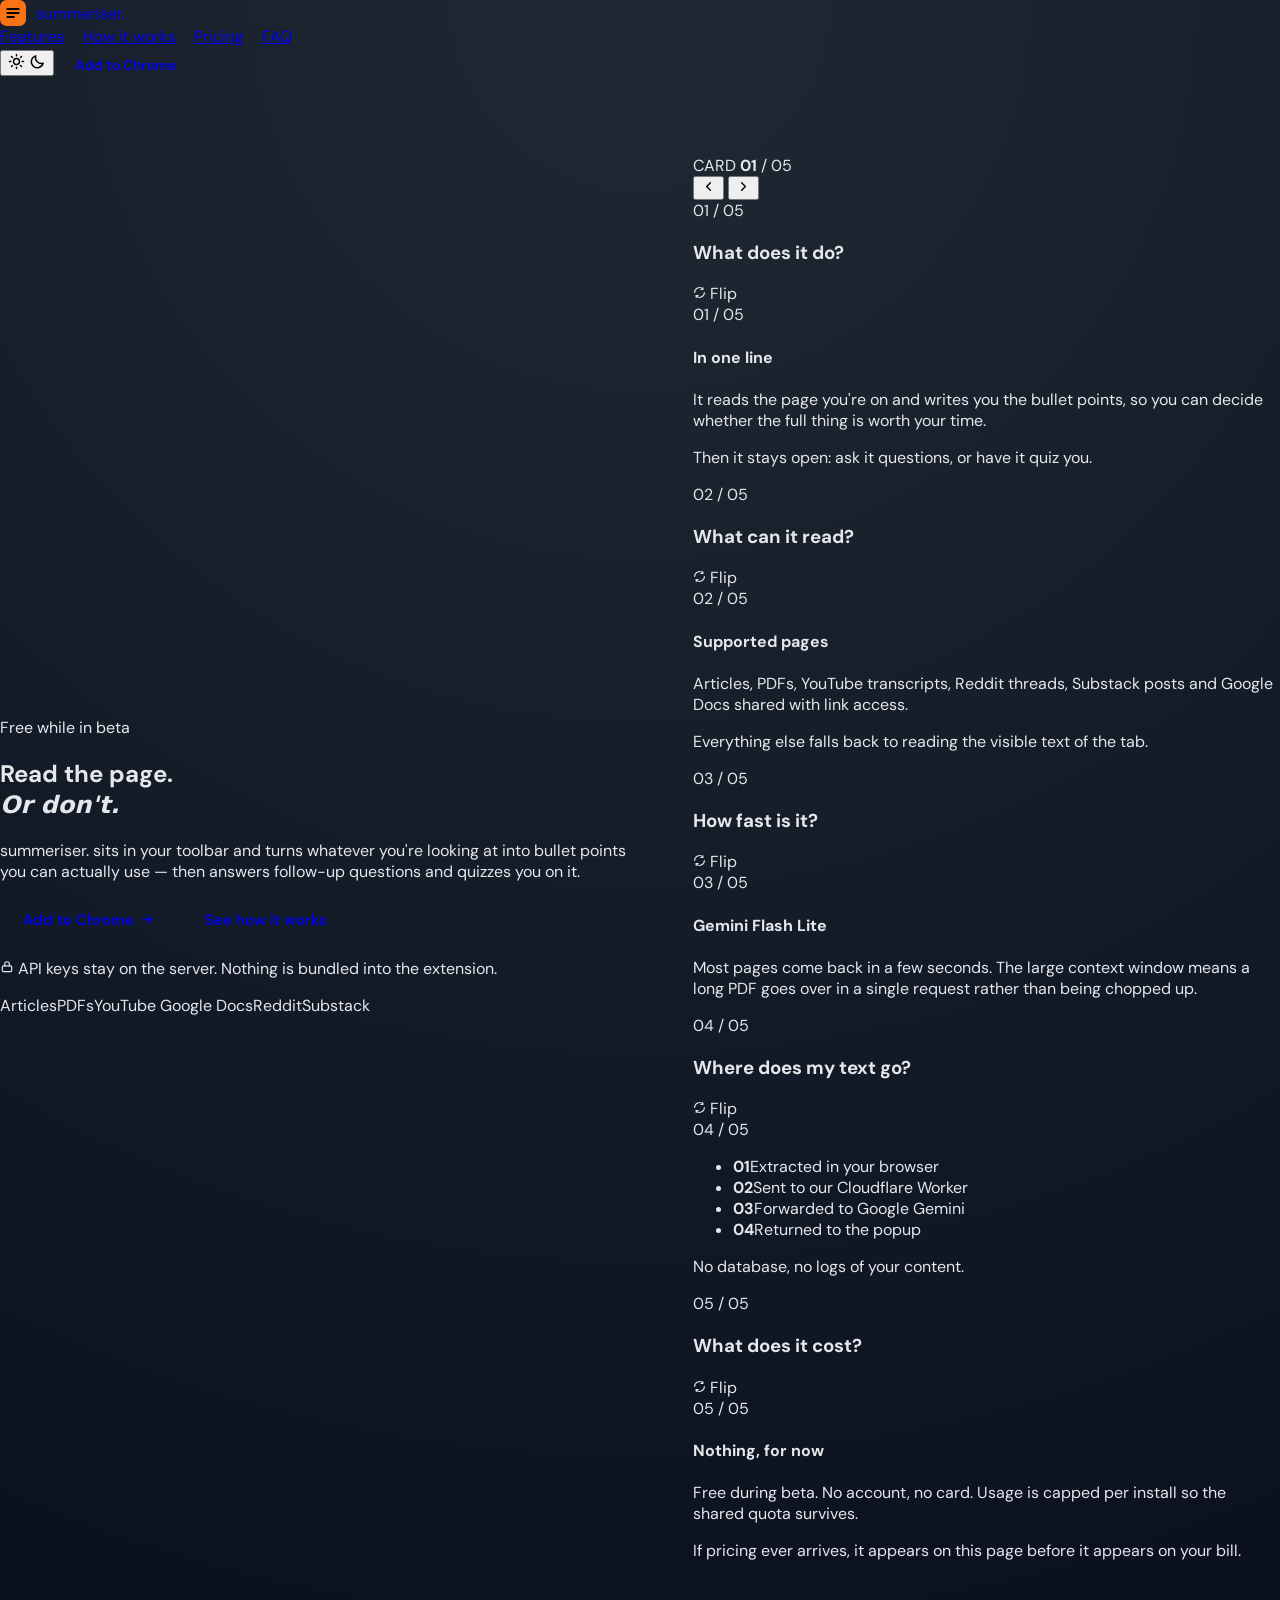
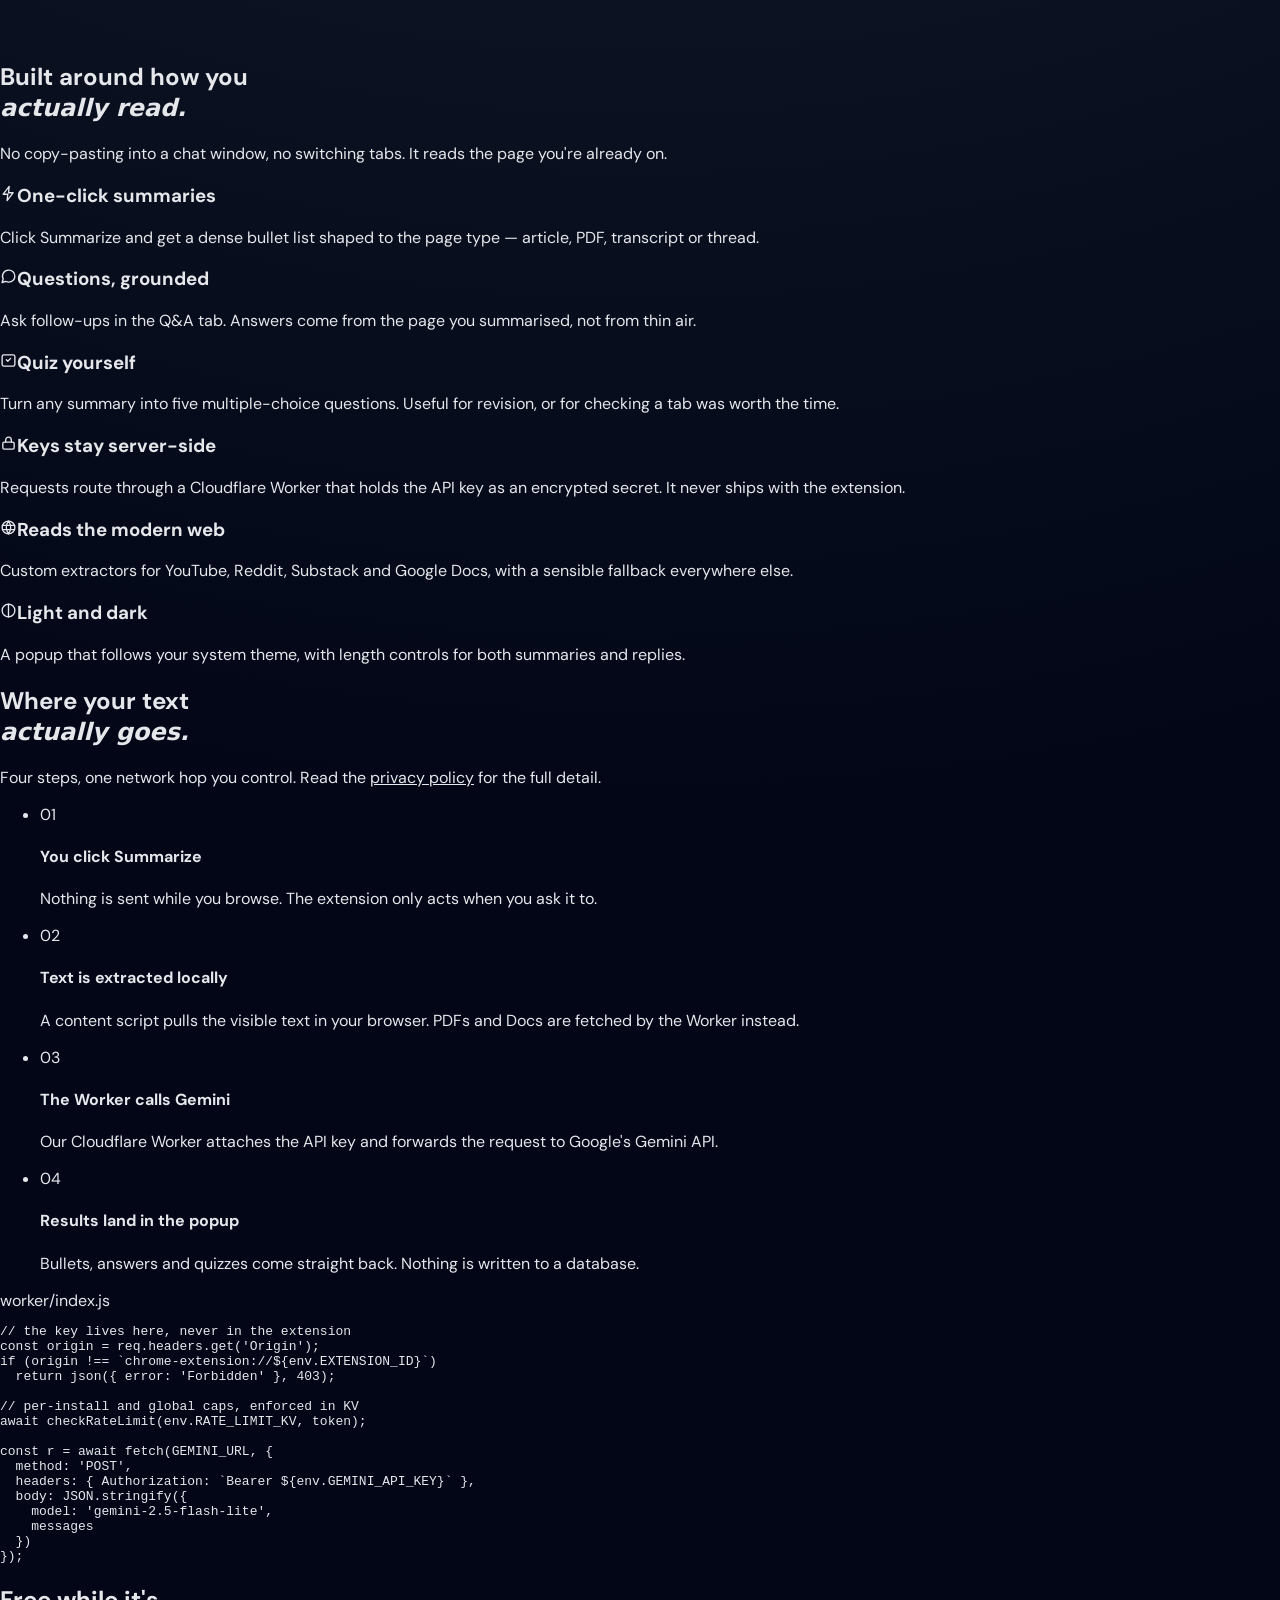
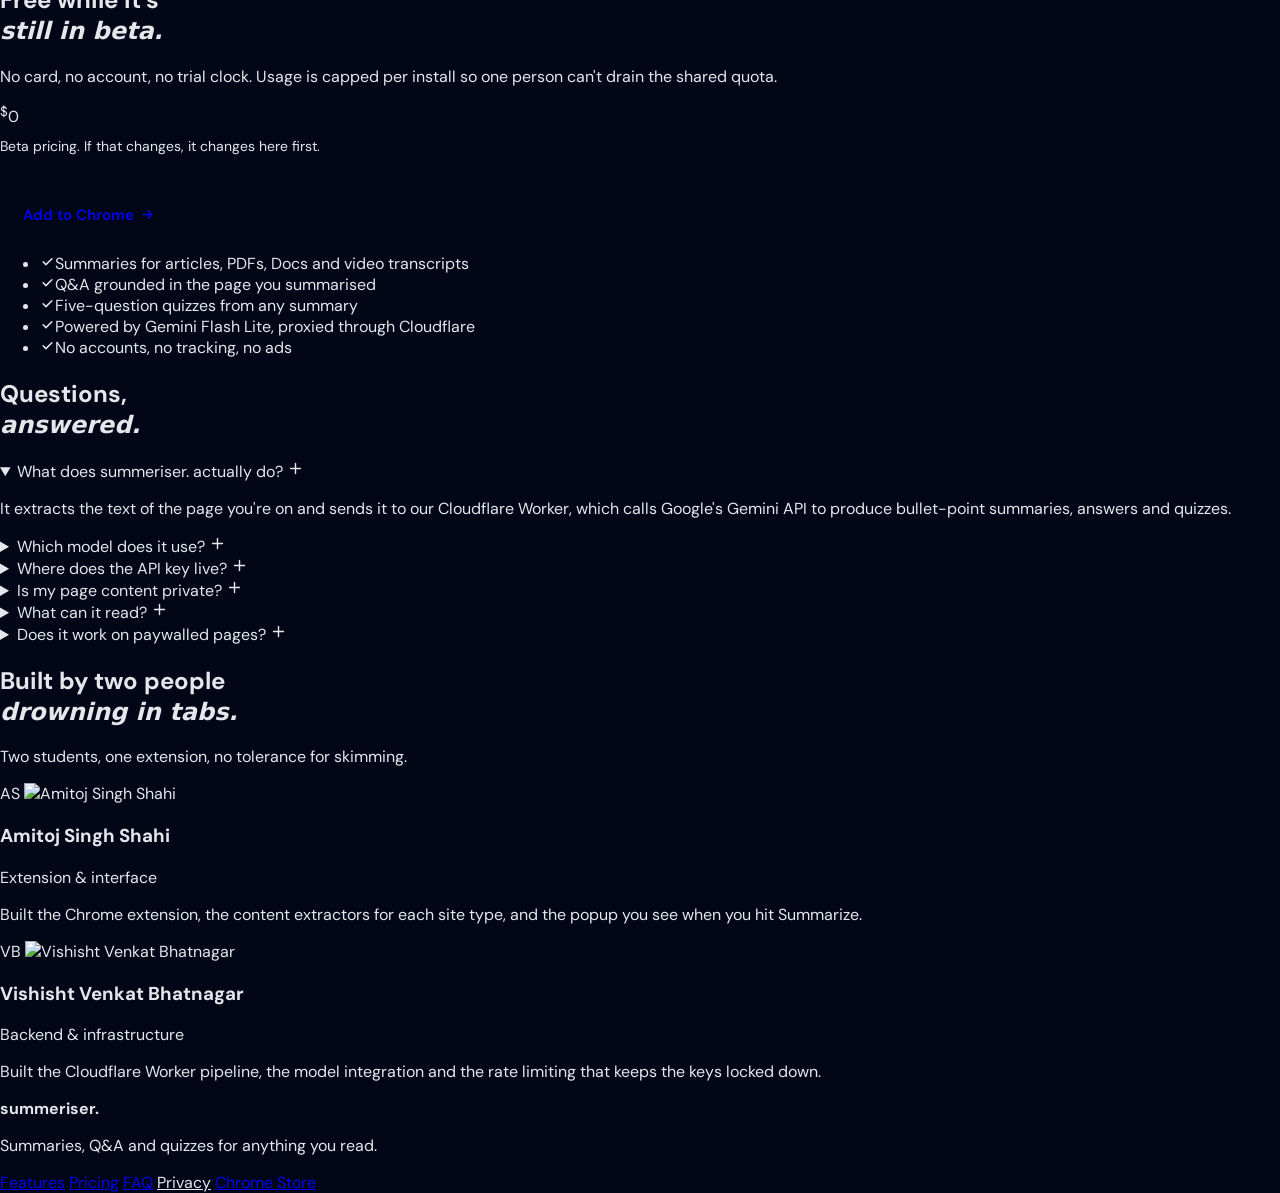
==== commit a39ac7d0: "Refactor CSS by linking external stylesheet Removed inline CSS styles and replaced with external sty" ====
--- a/index.html
+++ b/index.html
@@ -9,299 +9,7 @@
 <link rel="preconnect" href="https://fonts.googleapis.com"/>
 <link rel="preconnect" href="https://fonts.gstatic.com" crossorigin/>
 <link href="https://fonts.googleapis.com/css2?family=DM+Sans:opsz,wght@9..40,400;9..40,500;9..40,700&family=Instrument+Serif:ital@0;1&family=Martian+Mono:wght@400;600&display=swap" rel="stylesheet"/>
-<style>
-*,*::before,*::after{box-sizing:border-box;margin:0;padding:0}
-
-:root{
-  --acc:#f97316;
-  --acc-dim:rgba(249,115,22,.38);
-  --acc-wash:rgba(249,115,22,.07);
-  --bg:#08080a;
-  --panel:#101013;
-  --line:rgba(255,255,255,.09);
-  --tx:#d8d8dc;
-  --mu:#83838d;
-  --hd:#fafafa;
-  --ease:cubic-bezier(.2,.8,.3,1);
-}
-[data-theme=light]{
-  --bg:#f6f4f1;--panel:#fff;
-  --line:rgba(0,0,0,.1);
-  --tx:#2a2724;--mu:#6d6862;--hd:#16130f;
-}
-
-html{scroll-behavior:smooth}
-body{
-  font-family:"DM Sans",system-ui,sans-serif;
-  background:var(--bg);color:var(--tx);
-  line-height:1.6;-webkit-font-smoothing:antialiased;
-  overflow-x:hidden;
-}
-.wrap{width:100%;max-width:1080px;margin:0 auto;padding:0 24px}
-
-/* ── header ───────────────────────────── */
-.hdr{position:sticky;top:0;z-index:60;background:var(--bg);border-bottom:1px solid var(--line)}
-.hdr-in{display:flex;align-items:center;justify-content:space-between;gap:16px;padding:16px 24px;max-width:1080px;margin:0 auto}
-.brand{display:flex;align-items:center;gap:10px;text-decoration:none;color:var(--hd)}
-.brand span{font-size:17px;font-weight:700;letter-spacing:-.03em}
-.nav{display:flex;gap:26px}
-.nav a{font-size:13.5px;color:var(--mu);text-decoration:none;transition:color .2s}
-.nav a:hover{color:var(--hd)}
-.hdr-r{display:flex;align-items:center;gap:8px}
-.icon-btn{
-  width:36px;height:36px;border-radius:8px;border:1px solid var(--line);
-  background:transparent;color:var(--mu);cursor:pointer;
-  display:grid;place-items:center;transition:color .2s,border-color .2s;
-}
-.icon-btn:hover{color:var(--acc);border-color:var(--acc-dim)}
-[data-theme=dark] .ico-sun{display:block}
-[data-theme=dark] .ico-moon{display:none}
-[data-theme=light] .ico-sun{display:none}
-[data-theme=light] .ico-moon{display:block}
-.btn{
-  font-size:13.5px;font-weight:600;text-decoration:none;
-  padding:9px 17px;border-radius:8px;display:inline-flex;
-  align-items:center;gap:8px;transition:opacity .2s,border-color .2s,color .2s;
-  border:1px solid transparent;
-}
-.btn-p{color:var(--bg);background:var(--acc)}
-.btn-p:hover{opacity:.86}
-.btn-g{color:var(--mu);border-color:var(--line)}
-.btn-g:hover{color:var(--hd);border-color:var(--mu)}
-.btn-lg{padding:13px 24px;font-size:15px}
-@media(max-width:760px){.nav{display:none}}
-
-/* ── hero ─────────────────────────────── */
-.hero{padding:86px 0 72px;border-bottom:1px solid var(--line)}
-.hero-grid{display:grid;grid-template-columns:1fr 420px;gap:64px;align-items:center}
-.eyebrow{
-  font-family:"Martian Mono",monospace;font-size:10px;font-weight:600;
-  letter-spacing:.18em;text-transform:uppercase;color:var(--acc);
-  display:flex;align-items:center;gap:9px;margin-bottom:20px;
-}
-.eyebrow::before{content:"";width:22px;height:1px;background:var(--acc)}
-.hero h1{
-  font-family:"Instrument Serif",Georgia,serif;font-weight:400;
-  font-size:clamp(2.7rem,5.6vw,4.3rem);line-height:1.02;
-  letter-spacing:-.022em;color:var(--hd);margin-bottom:20px;
-}
-.hero h1 i{color:var(--acc)}
-.hero-sub{font-size:16.5px;color:var(--mu);max-width:44ch;margin-bottom:30px}
-.hero-acts{display:flex;gap:11px;flex-wrap:wrap;margin-bottom:30px}
-.hero-note{font-size:13px;color:var(--mu);display:flex;align-items:center;gap:8px}
-.hero-note svg{color:var(--acc);flex-shrink:0}
-
-.kinds{display:flex;gap:8px;flex-wrap:wrap;margin-top:34px;padding-top:26px;border-top:1px solid var(--line)}
-.kinds span{
-  font-family:"Martian Mono",monospace;font-size:10px;letter-spacing:.1em;
-  text-transform:uppercase;color:var(--mu);
-  padding:5px 11px;border:1px solid var(--line);border-radius:6px;
-  transition:color .2s,border-color .2s;
-}
-.kinds span:hover{color:var(--acc);border-color:var(--acc-dim)}
-
-/* ── hero flip deck ───────────────────── */
-.deck{position:relative}
-.deck-head{
-  display:flex;align-items:center;justify-content:space-between;
-  margin-bottom:14px;
-}
-.deck-count{font-family:"Martian Mono",monospace;font-size:10px;letter-spacing:.12em;color:var(--mu)}
-.deck-count b{color:var(--acc);font-weight:600}
-.deck-nav{display:flex;gap:6px}
-.deck-nav button{width:30px;height:30px}
-
-.stage{position:relative;height:330px;perspective:1400px;isolation:isolate}
-.fcard{
-  position:absolute;inset:0;transform-style:preserve-3d;
-  transition:transform .55s var(--ease),opacity .4s var(--ease);
-  opacity:0;pointer-events:none;
-  /* keep off-deck cards out of the paint tree entirely */
-  visibility:hidden;z-index:0;
-}
-.fcard.live{opacity:1;pointer-events:auto;visibility:visible;z-index:2}
-.fcard.behind{
-  opacity:.13;visibility:visible;z-index:1;
-  transform:translateY(14px) scale(.97);
-}
-.fcard.flipped .f-front{transform:rotateY(180deg) translateZ(1px)}
-.fcard.flipped .f-back{transform:rotateY(360deg) translateZ(1px)}
-.face{
-  position:absolute;inset:0;
-  backface-visibility:hidden;-webkit-backface-visibility:hidden;
-  border:1px solid var(--line);border-radius:16px;background:var(--panel);
-  display:flex;flex-direction:column;
-  transition:transform .55s var(--ease),border-color .25s;
-  /* NOTE: no overflow here. A scroll context cancels backface-visibility
-     in Chrome and the reverse face bleeds through. Scroll .face-in instead. */
-  overflow:hidden;
-}
-/* translateZ separates the two faces so neither can z-fight the other */
-.f-front{transform:rotateY(0deg) translateZ(1px);cursor:pointer}
-.f-front:hover{border-color:var(--acc-dim)}
-.f-back{transform:rotateY(180deg) translateZ(1px)}
-.face-in{
-  flex:1;display:flex;flex-direction:column;
-  padding:30px 28px;overflow-y:auto;
-}
-.f-no{font-family:"Martian Mono",monospace;font-size:9.5px;letter-spacing:.2em;color:var(--acc);margin-bottom:auto}
-.f-front h3{
-  font-family:"Instrument Serif",serif;font-weight:400;
-  font-size:1.85rem;line-height:1.14;letter-spacing:-.018em;
-  color:var(--hd);margin:22px 0 12px;
-}
-.f-hint{
-  display:inline-flex;align-items:center;gap:8px;
-  font-family:"Martian Mono",monospace;font-size:9.5px;
-  letter-spacing:.14em;text-transform:uppercase;color:var(--mu);
-}
-.f-hint svg{color:var(--acc)}
-.f-back h4{font-size:12px;font-weight:700;color:var(--mu);margin:20px 0 10px}
-.f-back p{font-size:14.5px;margin-bottom:11px}
-.f-back p:last-child{margin-bottom:0}
-.f-back .mono{font-family:"Martian Mono",monospace;font-size:12px;color:var(--acc)}
-.steps{list-style:none;margin-top:6px}
-.steps li{
-  display:flex;gap:13px;padding:10px 0;border-top:1px solid var(--line);font-size:14px;
-}
-.steps li:last-child{border-bottom:1px solid var(--line)}
-.steps b{
-  font-family:"Martian Mono",monospace;font-size:10px;color:var(--acc);
-  flex-shrink:0;padding-top:3px;
-}
-
-@media(max-width:900px){
-  .hero-grid{grid-template-columns:1fr;gap:48px}
-  .stage{height:360px}
-}
-
-/* ── generic section ──────────────────── */
-.sec{padding:78px 0;border-bottom:1px solid var(--line)}
-.sec-head{max-width:56ch;margin-bottom:46px}
-.sec-head h2{
-  font-family:"Instrument Serif",serif;font-weight:400;
-  font-size:clamp(1.9rem,3.6vw,2.7rem);line-height:1.1;
-  letter-spacing:-.02em;color:var(--hd);margin-bottom:14px;
-}
-.sec-head h2 i{color:var(--acc)}
-.sec-head p{font-size:16px;color:var(--mu)}
-
-/* features as hairline rows */
-.feat{display:grid;grid-template-columns:repeat(2,1fr);gap:0 56px}
-.feat > div{padding:26px 0;border-top:1px solid var(--line)}
-.feat h3{
-  display:flex;align-items:center;gap:11px;
-  font-size:16px;font-weight:700;color:var(--hd);
-  letter-spacing:-.015em;margin-bottom:9px;
-}
-.feat h3 svg{color:var(--acc);flex-shrink:0}
-.feat p{font-size:14.5px;color:var(--mu);max-width:44ch}
-@media(max-width:760px){.feat{grid-template-columns:1fr;gap:0}}
-
-/* how it works */
-.hiw{display:grid;grid-template-columns:1fr 1fr;gap:60px;align-items:start}
-.flow{display:flex;flex-direction:column;gap:0}
-.flow li{
-  list-style:none;display:flex;gap:18px;
-  padding:20px 0;border-top:1px solid var(--line);
-}
-.flow li:last-child{border-bottom:1px solid var(--line)}
-.flow .n{
-  font-family:"Martian Mono",monospace;font-size:10px;
-  color:var(--acc);flex-shrink:0;padding-top:4px;letter-spacing:.1em;
-}
-.flow h4{font-size:15px;font-weight:700;color:var(--hd);margin-bottom:5px}
-.flow p{font-size:14px;color:var(--mu)}
-
-.term{
-  border:1px solid var(--line);border-radius:14px;
-  background:var(--panel);overflow:hidden;
-}
-.term-bar{
-  display:flex;align-items:center;gap:9px;padding:11px 16px;
-  border-bottom:1px solid var(--line);
-  font-family:"Martian Mono",monospace;font-size:10px;
-  letter-spacing:.1em;color:var(--mu);
-}
-.term-bar i{width:8px;height:8px;border-radius:50%;background:var(--line);display:block}
-.term-bar i:first-child{background:var(--acc)}
-.term pre{
-  padding:18px 18px 20px;overflow-x:auto;
-  font-family:"Martian Mono",monospace;font-size:11.5px;line-height:1.72;color:var(--tx);
-}
-.k{color:var(--acc)}
-.c{color:var(--mu)}
-@media(max-width:860px){.hiw{grid-template-columns:1fr;gap:44px}}
-
-/* pricing */
-.price{display:grid;grid-template-columns:1fr 1fr;gap:56px;align-items:center}
-.price-amt{
-  font-family:"Instrument Serif",serif;font-size:5.2rem;line-height:1;
-  color:var(--hd);letter-spacing:-.04em;
-}
-.price-amt sup{font-size:2rem;vertical-align:super;color:var(--mu)}
-.price ul{list-style:none;margin-top:8px}
-.price li{
-  display:flex;gap:13px;align-items:flex-start;
-  padding:12px 0;border-top:1px solid var(--line);font-size:15px;
-}
-.price li:last-child{border-bottom:1px solid var(--line)}
-.price li svg{color:var(--acc);flex-shrink:0;margin-top:3px}
-@media(max-width:760px){.price{grid-template-columns:1fr;gap:32px}}
-
-/* faq */
-.faq{max-width:74ch}
-.faq details{border-top:1px solid var(--line)}
-.faq details:last-of-type{border-bottom:1px solid var(--line)}
-.faq summary{
-  list-style:none;cursor:pointer;padding:19px 0;
-  font-size:16px;font-weight:500;color:var(--hd);
-  display:flex;justify-content:space-between;align-items:center;gap:18px;
-}
-.faq summary::-webkit-details-marker{display:none}
-.faq summary svg{color:var(--mu);flex-shrink:0;transition:transform .28s var(--ease),color .2s}
-.faq details[open] summary svg{transform:rotate(45deg);color:var(--acc)}
-.faq p{font-size:14.5px;color:var(--mu);padding:0 0 20px;max-width:64ch}
-.faq a{color:var(--acc)}
-
-/* about */
-.team{display:grid;grid-template-columns:1fr 1fr;gap:0 56px}
-.team > div{padding:30px 0;border-top:1px solid var(--line)}
-.avatar{
-  position:relative;width:78px;height:78px;margin-bottom:18px;
-  border-radius:50%;overflow:hidden;
-  border:1px solid var(--acc-dim);background:var(--panel);
-  display:grid;place-items:center;
-}
-.avatar .mono-initials{
-  font-family:"Instrument Serif",serif;font-size:27px;
-  color:var(--acc);letter-spacing:.02em;line-height:1;
-}
-.avatar img{
-  position:absolute;inset:0;width:100%;height:100%;
-  object-fit:cover;display:block;
-}
-/* a missing file leaves the monogram visible instead of a broken icon */
-.avatar img[data-missing]{display:none}
-.team h3{font-size:17px;font-weight:700;color:var(--hd);letter-spacing:-.02em}
-.team .role{
-  font-family:"Martian Mono",monospace;font-size:9.5px;letter-spacing:.14em;
-  text-transform:uppercase;color:var(--acc);display:block;margin:6px 0 12px;
-}
-.team p{font-size:14.5px;color:var(--mu);max-width:42ch}
-@media(max-width:760px){.team{grid-template-columns:1fr}}
-
-/* footer */
-.ftr{padding:38px 0 46px}
-.ftr-in{display:flex;justify-content:space-between;gap:22px;flex-wrap:wrap}
-.ftr strong{font-size:16px;letter-spacing:-.03em;color:var(--hd)}
-.ftr p{font-size:13px;color:var(--mu);margin-top:5px}
-.ftr nav{display:flex;gap:22px;flex-wrap:wrap}
-.ftr nav a{font-size:13px;color:var(--mu);text-decoration:none}
-.ftr nav a:hover{color:var(--hd)}
-
-@media(prefers-reduced-motion:reduce){*{transition:none!important}}
-</style>
+<link rel="stylesheet" href="style.css"/>
 </head>
 <body>
 
--- a/style.css
+++ b/style.css
@@ -0,0 +1,680 @@
+*,
+*::before,
+*::after {
+  box-sizing: border-box;
+}
+
+:root {
+  --bg: #0f172a;
+  --bg-alt: #020617;
+  --card: #020817;
+  --card-alt: #0b1220;
+  --border: rgba(148, 163, 184, 0.2);
+  --accent: #f97316;
+  --accent-soft: rgba(249, 115, 22, 0.12);
+  --accent-strong: #ea580c;
+  --text: #e5e7eb;
+  --muted: #9ca3af;
+  --heading: #f9fafb;
+  --radius-lg: 24px;
+  --radius-xl: 32px;
+  --shadow-soft: 0 18px 45px rgba(15, 23, 42, 0.85);
+}
+
+html,
+body {
+  margin: 0;
+  padding: 0;
+  font-family: "DM Sans", system-ui, -apple-system, BlinkMacSystemFont, Segoe UI, sans-serif;
+  background: radial-gradient(circle at top, #1f2933 0, #020617 55%);
+  color: var(--text);
+  scroll-behavior: smooth;
+}
+
+body {
+  min-height: 100vh;
+}
+
+.container {
+  width: 100%;
+  max-width: 1120px;
+  margin: 0 auto;
+  padding: 0 20px;
+}
+
+.site-header {
+  position: sticky;
+  top: 0;
+  z-index: 20;
+  backdrop-filter: blur(18px);
+  background: radial-gradient(circle at top left, rgba(248, 250, 252, 0.06), transparent 50%), rgba(15, 23, 42, 0.78);
+  border-bottom: 1px solid rgba(148, 163, 184, 0.22);
+}
+
+.header-inner {
+  display: flex;
+  align-items: center;
+  justify-content: space-between;
+  padding: 14px 20px;
+  gap: 16px;
+}
+
+.brand {
+  display: flex;
+  align-items: center;
+  gap: 10px;
+  text-decoration: none;
+}
+
+.brand-logo {
+  width: 40px;
+  height: 40px;
+  border-radius: 999px;
+  object-fit: cover;
+  box-shadow: 0 10px 25px rgba(249, 115, 22, 0.25);
+}
+
+.brand-text {
+  font-size: 20px;
+  font-weight: 700;
+  letter-spacing: -0.04em;
+  color: var(--heading);
+}
+
+.nav {
+  display: flex;
+  align-items: center;
+  gap: 18px;
+}
+
+.nav-link {
+  font-size: 14px;
+  text-decoration: none;
+  color: var(--muted);
+  padding: 6px 0;
+  position: relative;
+}
+
+.nav-link::after {
+  content: "";
+  position: absolute;
+  left: 0;
+  bottom: -4px;
+  width: 0;
+  height: 2px;
+  background: linear-gradient(to right, var(--accent), var(--accent-strong));
+  border-radius: 999px;
+  transition: width 0.18s ease-out;
+}
+
+.nav-link:hover {
+  color: var(--text);
+}
+
+.nav-link:hover::after {
+  width: 18px;
+}
+
+.header-cta {
+  display: flex;
+  align-items: center;
+  gap: 10px;
+}
+
+.btn {
+  border-radius: 999px;
+  border: 1px solid transparent;
+  font-size: 14px;
+  font-weight: 600;
+  padding: 8px 16px;
+  cursor: pointer;
+  text-decoration: none;
+  display: inline-flex;
+  align-items: center;
+  justify-content: center;
+  gap: 6px;
+  transition: transform 0.16s ease-out, box-shadow 0.16s ease-out, background 0.16s ease-out, border-color 0.16s ease-out, color 0.16s ease-out;
+}
+
+.btn-primary {
+  background: linear-gradient(135deg, var(--accent), var(--accent-strong));
+  color: #0b1120;
+  box-shadow: 0 16px 35px rgba(249, 115, 22, 0.55);
+}
+
+.btn-primary:hover {
+  transform: translateY(-1px) scale(1.01);
+  box-shadow: 0 24px 55px rgba(249, 115, 22, 0.7);
+}
+
+.btn-ghost {
+  background: transparent;
+  color: var(--muted);
+  border-color: rgba(148, 163, 184, 0.5);
+}
+
+.btn-ghost:hover {
+  color: var(--text);
+  border-color: rgba(248, 250, 252, 0.9);
+  background: rgba(15, 23, 42, 0.7);
+  transform: translateY(-1px);
+}
+
+.btn-lg {
+  padding: 11px 22px;
+  font-size: 15px;
+}
+
+.hero {
+  padding: 72px 0 64px;
+}
+
+.hero-grid {
+  display: grid;
+  grid-template-columns: minmax(0, 1.1fr) minmax(0, 1fr);
+  gap: 48px;
+  align-items: center;
+}
+
+.hero-copy h1 {
+  font-size: clamp(2.6rem, 3.2vw + 1.8rem, 3.4rem);
+  line-height: 1.05;
+  letter-spacing: -0.055em;
+  margin: 0 0 16px;
+  color: var(--heading);
+}
+
+.highlight {
+  background-image: linear-gradient(120deg, rgba(249, 115, 22, 0.8), rgba(251, 191, 36, 0.8));
+  -webkit-background-clip: text;
+  background-clip: text;
+  color: transparent;
+}
+
+.badge {
+  display: inline-flex;
+  align-items: center;
+  gap: 6px;
+  padding: 4px 10px;
+  border-radius: 999px;
+  font-size: 12px;
+  font-weight: 600;
+  letter-spacing: 0.06em;
+  text-transform: uppercase;
+  background: rgba(15, 23, 42, 0.9);
+  border: 1px solid rgba(249, 115, 22, 0.5);
+  color: var(--muted);
+  margin-bottom: 14px;
+}
+
+.badge::before {
+  content: "";
+  width: 8px;
+  height: 8px;
+  border-radius: 999px;
+  background: radial-gradient(circle at center, #22c55e, #16a34a);
+  box-shadow: 0 0 0 6px rgba(34, 197, 94, 0.2);
+}
+
+.hero-subtitle {
+  margin: 0 0 22px;
+  font-size: 16px;
+  line-height: 1.6;
+  color: var(--muted);
+  max-width: 36rem;
+}
+
+.hero-actions {
+  display: flex;
+  flex-wrap: wrap;
+  gap: 12px;
+  align-items: center;
+  margin-bottom: 12px;
+}
+
+.hero-hint {
+  margin: 0;
+  font-size: 13px;
+  color: var(--muted);
+}
+
+.hero-preview {
+  display: flex;
+  justify-content: flex-end;
+}
+
+.extension-frame {
+  width: 100%;
+  max-width: 420px;
+  border-radius: var(--radius-xl);
+  background: linear-gradient(145deg, #020617, #020617 40%, #111827 80%);
+  border: 1px solid rgba(148, 163, 184, 0.35);
+  box-shadow: var(--shadow-soft);
+  overflow: hidden;
+  position: relative;
+}
+
+.extension-frame::before {
+  content: "";
+  position: absolute;
+  inset: 0;
+  background: radial-gradient(circle at top left, rgba(249, 115, 22, 0.06), transparent 50%);
+  pointer-events: none;
+}
+
+.frame-header {
+  display: flex;
+  align-items: center;
+  gap: 8px;
+  padding: 10px 14px;
+  background: rgba(15, 23, 42, 0.94);
+  border-bottom: 1px solid rgba(30, 64, 175, 0.8);
+}
+
+.dot {
+  width: 10px;
+  height: 10px;
+  border-radius: 999px;
+}
+
+.dot-red {
+  background: #f87171;
+}
+
+.dot-amber {
+  background: #facc15;
+}
+
+.dot-green {
+  background: #4ade80;
+}
+
+.frame-title {
+  font-size: 12px;
+  color: var(--muted);
+  margin-left: 6px;
+}
+
+.frame-body {
+  padding: 16px 18px 18px;
+  position: relative;
+  z-index: 1;
+}
+
+.frame-pill {
+  display: inline-flex;
+  align-items: center;
+  padding: 4px 10px;
+  border-radius: 999px;
+  border: 1px solid rgba(148, 163, 184, 0.5);
+  font-size: 11px;
+  color: var(--muted);
+  margin-bottom: 10px;
+}
+
+.frame-list {
+  list-style: none;
+  margin: 0 0 14px;
+  padding: 0;
+  display: flex;
+  flex-direction: column;
+  gap: 10px;
+  font-size: 13px;
+  color: var(--text);
+}
+
+.frame-list li {
+  display: flex;
+  gap: 8px;
+}
+
+.frame-list li::before {
+  content: "•";
+  color: var(--accent);
+  font-weight: 700;
+}
+
+.frame-footer {
+  display: flex;
+  flex-wrap: wrap;
+  gap: 6px;
+}
+
+.pill {
+  font-size: 11px;
+  padding: 4px 9px;
+  border-radius: 999px;
+  background: rgba(15, 23, 42, 0.98);
+  border: 1px solid rgba(148, 163, 184, 0.45);
+  color: var(--muted);
+}
+
+.section {
+  padding: 56px 0;
+}
+
+.section-alt {
+  background: radial-gradient(circle at top, rgba(15, 118, 110, 0.14), transparent 55%), #020617;
+}
+
+.section-header {
+  text-align: center;
+  margin-bottom: 32px;
+}
+
+.section-header h2 {
+  margin: 0 0 8px;
+  font-size: 26px;
+  letter-spacing: -0.04em;
+  color: var(--heading);
+}
+
+.section-header p {
+  margin: 0;
+  color: var(--muted);
+  font-size: 15px;
+}
+
+.features-grid {
+  display: grid;
+  grid-template-columns: repeat(3, minmax(0, 1fr));
+  gap: 18px;
+}
+
+.feature-card {
+  padding: 18px 18px 18px;
+  border-radius: var(--radius-lg);
+  border: 1px solid rgba(148, 163, 184, 0.25);
+  background: radial-gradient(circle at top left, rgba(248, 250, 252, 0.03), transparent 50%), #020617;
+}
+
+.feature-card h3 {
+  margin: 0 0 8px;
+  font-size: 16px;
+  color: var(--heading);
+}
+
+.feature-card p {
+  margin: 0;
+  font-size: 14px;
+  color: var(--muted);
+  line-height: 1.6;
+}
+
+.inline-brand {
+  font-weight: 600;
+  color: var(--accent);
+}
+
+.hiw-grid {
+  display: grid;
+  grid-template-columns: minmax(0, 1.15fr) minmax(0, 1fr);
+  gap: 40px;
+  align-items: flex-start;
+}
+
+.hiw-copy h2 {
+  margin: 0 0 10px;
+  font-size: 24px;
+  letter-spacing: -0.04em;
+  color: var(--heading);
+}
+
+.hiw-copy p {
+  margin: 0 0 16px;
+  color: var(--muted);
+  font-size: 15px;
+}
+
+.steps-list {
+  list-style: none;
+  margin: 0 0 14px;
+  padding: 0;
+  display: flex;
+  flex-direction: column;
+  gap: 6px;
+  font-size: 14px;
+  color: var(--text);
+}
+
+.steps-list li strong {
+  margin-right: 6px;
+  color: var(--accent);
+}
+
+.hiw-note {
+  margin: 0;
+  font-size: 13px;
+  color: var(--muted);
+}
+
+.hiw-panel {
+  display: flex;
+  justify-content: flex-end;
+}
+
+.code-card {
+  width: 100%;
+  max-width: 420px;
+  background: #020617;
+  border-radius: var(--radius-lg);
+  border: 1px solid rgba(148, 163, 184, 0.3);
+  box-shadow: 0 18px 40px rgba(15, 23, 42, 0.9);
+  overflow: hidden;
+}
+
+.code-card-header {
+  padding: 10px 14px;
+  font-size: 12px;
+  text-transform: uppercase;
+  letter-spacing: 0.12em;
+  color: var(--muted);
+  border-bottom: 1px solid rgba(148, 163, 184, 0.35);
+  background: radial-gradient(circle at top left, rgba(249, 115, 22, 0.16), transparent 45%);
+}
+
+.code-block {
+  margin: 0;
+  padding: 14px 16px 16px;
+  font-family: ui-monospace, SFMono-Regular, Menlo, Monaco, Consolas, "Liberation Mono", "Courier New",
+    monospace;
+  font-size: 12px;
+  line-height: 1.5;
+  color: #e5e7eb;
+  background: radial-gradient(circle at top left, #020617, #020617 35%, #020617 70%);
+  overflow-x: auto;
+}
+
+.pricing-card {
+  max-width: 460px;
+  margin: 0 auto;
+  padding: 22px 22px 24px;
+  border-radius: var(--radius-xl);
+  background: radial-gradient(circle at top, rgba(249, 115, 22, 0.2), rgba(15, 23, 42, 0.98));
+  border: 1px solid rgba(248, 250, 252, 0.16);
+  box-shadow: 0 22px 60px rgba(15, 23, 42, 0.95);
+  text-align: center;
+}
+
+.pricing-label {
+  font-size: 12px;
+  text-transform: uppercase;
+  letter-spacing: 0.16em;
+  color: rgba(254, 252, 232, 0.85);
+  margin-bottom: 6px;
+}
+
+.pricing-price {
+  display: flex;
+  flex-direction: column;
+  align-items: center;
+  margin-bottom: 12px;
+}
+
+.pricing-main {
+  font-size: 40px;
+  font-weight: 700;
+  letter-spacing: -0.08em;
+  color: #fefce8;
+}
+
+.pricing-note {
+  font-size: 13px;
+  color: var(--muted);
+}
+
+.pricing-list {
+  list-style: none;
+  margin: 14px 0 16px;
+  padding: 0;
+  font-size: 14px;
+  color: rgba(248, 250, 252, 0.9);
+  display: flex;
+  flex-direction: column;
+  gap: 6px;
+}
+
+.pricing-list li::before {
+  content: "✓";
+  color: #bbf7d0;
+  margin-right: 8px;
+}
+
+.pricing-btn {
+  width: 100%;
+  justify-content: center;
+  margin-bottom: 8px;
+}
+
+.pricing-footnote {
+  margin: 0;
+  font-size: 12px;
+  color: rgba(248, 250, 252, 0.86);
+}
+
+.faq-grid {
+  display: grid;
+  grid-template-columns: minmax(0, 0.9fr) minmax(0, 1.2fr);
+  gap: 32px;
+  align-items: flex-start;
+}
+
+.faq-items {
+  display: flex;
+  flex-direction: column;
+  gap: 10px;
+}
+
+.faq-item {
+  border-radius: 18px;
+  border: 1px solid rgba(148, 163, 184, 0.35);
+  background: rgba(15, 23, 42, 0.95);
+  padding: 10px 14px;
+}
+
+.faq-item summary {
+  cursor: pointer;
+  list-style: none;
+  font-size: 14px;
+  font-weight: 500;
+  color: var(--heading);
+}
+
+.faq-item summary::-webkit-details-marker {
+  display: none;
+}
+
+.faq-item p {
+  margin: 6px 0 2px;
+  font-size: 13px;
+  color: var(--muted);
+}
+
+.site-footer {
+  border-top: 1px solid rgba(148, 163, 184, 0.4);
+  background: #020617;
+  padding: 20px 0 22px;
+}
+
+.footer-inner {
+  display: flex;
+  align-items: center;
+  justify-content: space-between;
+  gap: 16px;
+}
+
+.footer-tagline {
+  margin: 4px 0 0;
+  font-size: 12px;
+  color: var(--muted);
+}
+
+.footer-links {
+  display: flex;
+  flex-wrap: wrap;
+  gap: 12px;
+  font-size: 13px;
+}
+
+.footer-links a {
+  color: var(--muted);
+  text-decoration: none;
+}
+
+.footer-links a:hover {
+  color: var(--text);
+}
+
+@media (max-width: 960px) {
+  .hero-grid {
+    grid-template-columns: minmax(0, 1fr);
+    gap: 32px;
+  }
+
+  .hero-preview {
+    justify-content: flex-start;
+  }
+
+  .features-grid {
+    grid-template-columns: repeat(2, minmax(0, 1fr));
+  }
+
+  .hiw-grid {
+    grid-template-columns: minmax(0, 1fr);
+  }
+
+  .hiw-panel {
+    justify-content: flex-start;
+  }
+
+  .faq-grid {
+    grid-template-columns: minmax(0, 1fr);
+  }
+}
+
+@media (max-width: 720px) {
+  .header-inner {
+    padding-inline: 16px;
+  }
+
+  .nav {
+    display: none;
+  }
+
+  .header-cta {
+    gap: 6px;
+  }
+
+  .hero {
+    padding-top: 40px;
+  }
+
+  .features-grid {
+    grid-template-columns: minmax(0, 1fr);
+  }
+
+  .footer-inner {
+    flex-direction: column;
+    align-items: flex-start;
+  }
+}
